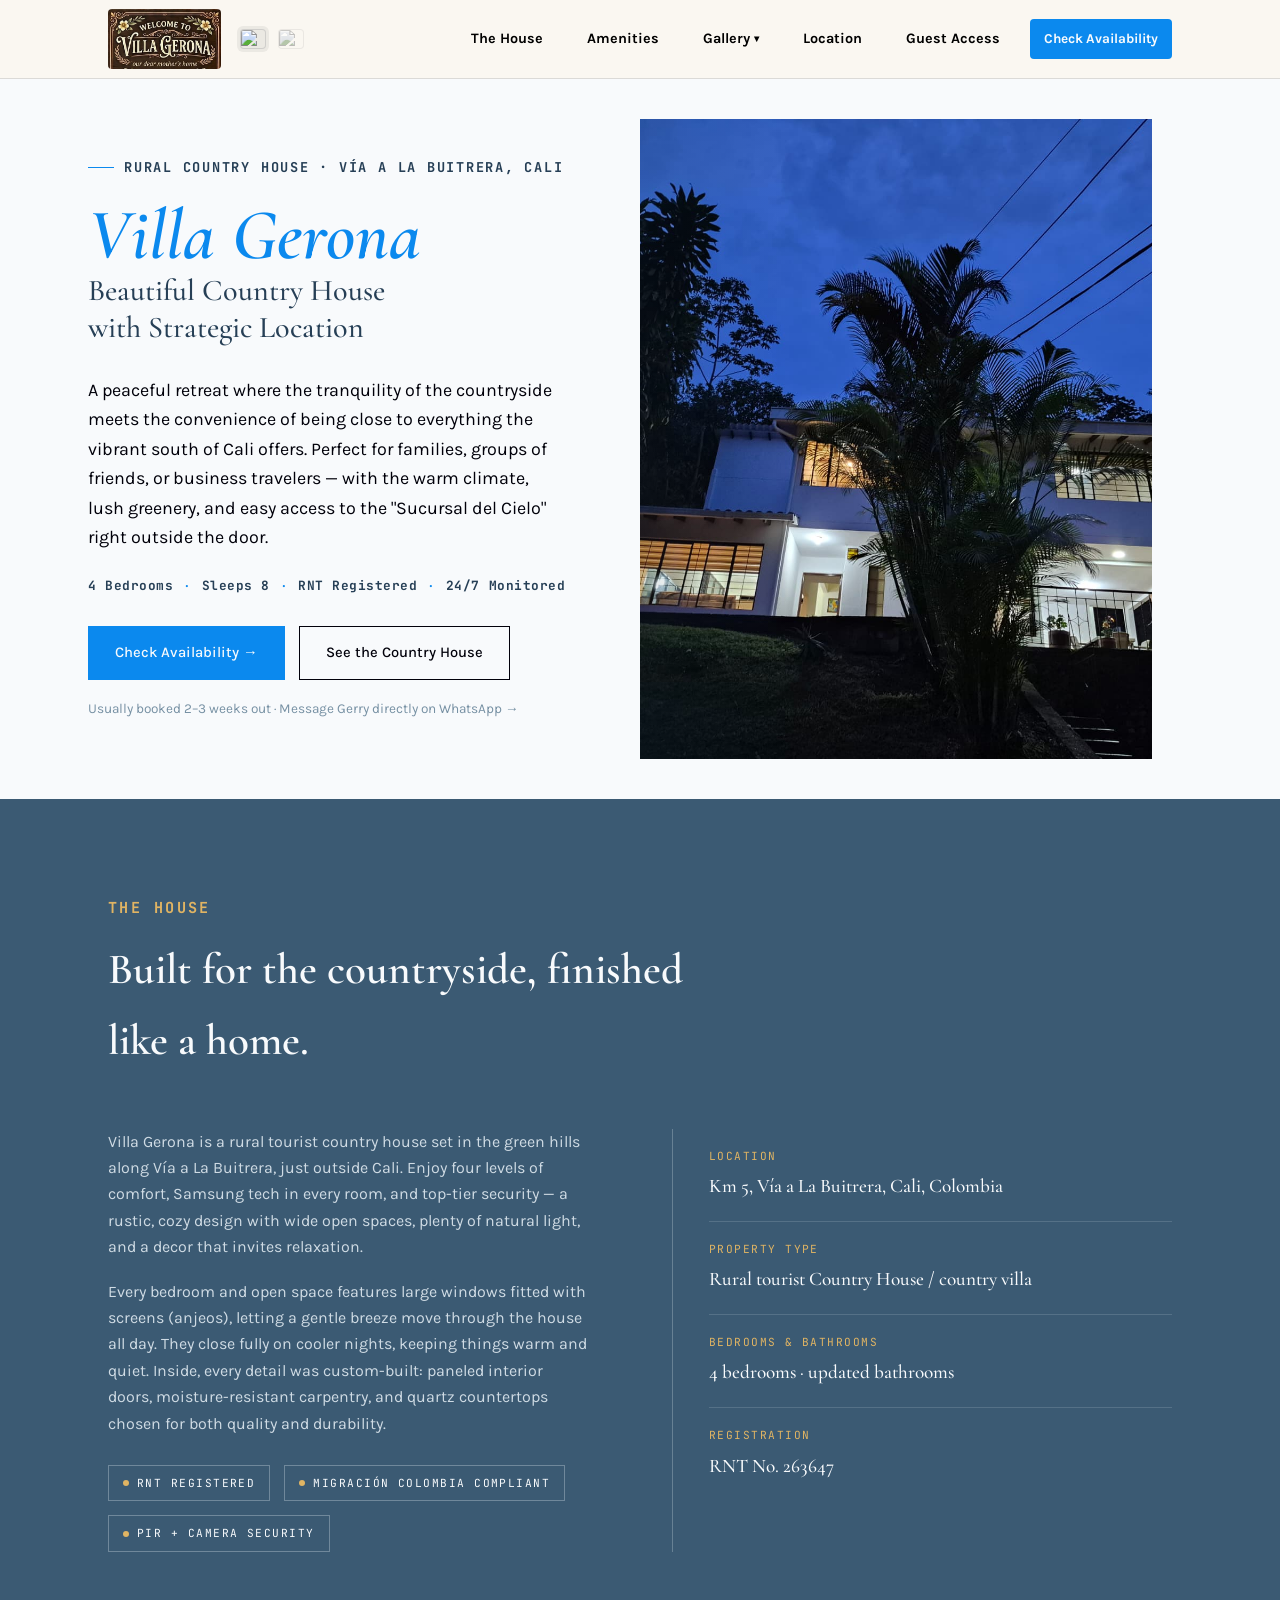
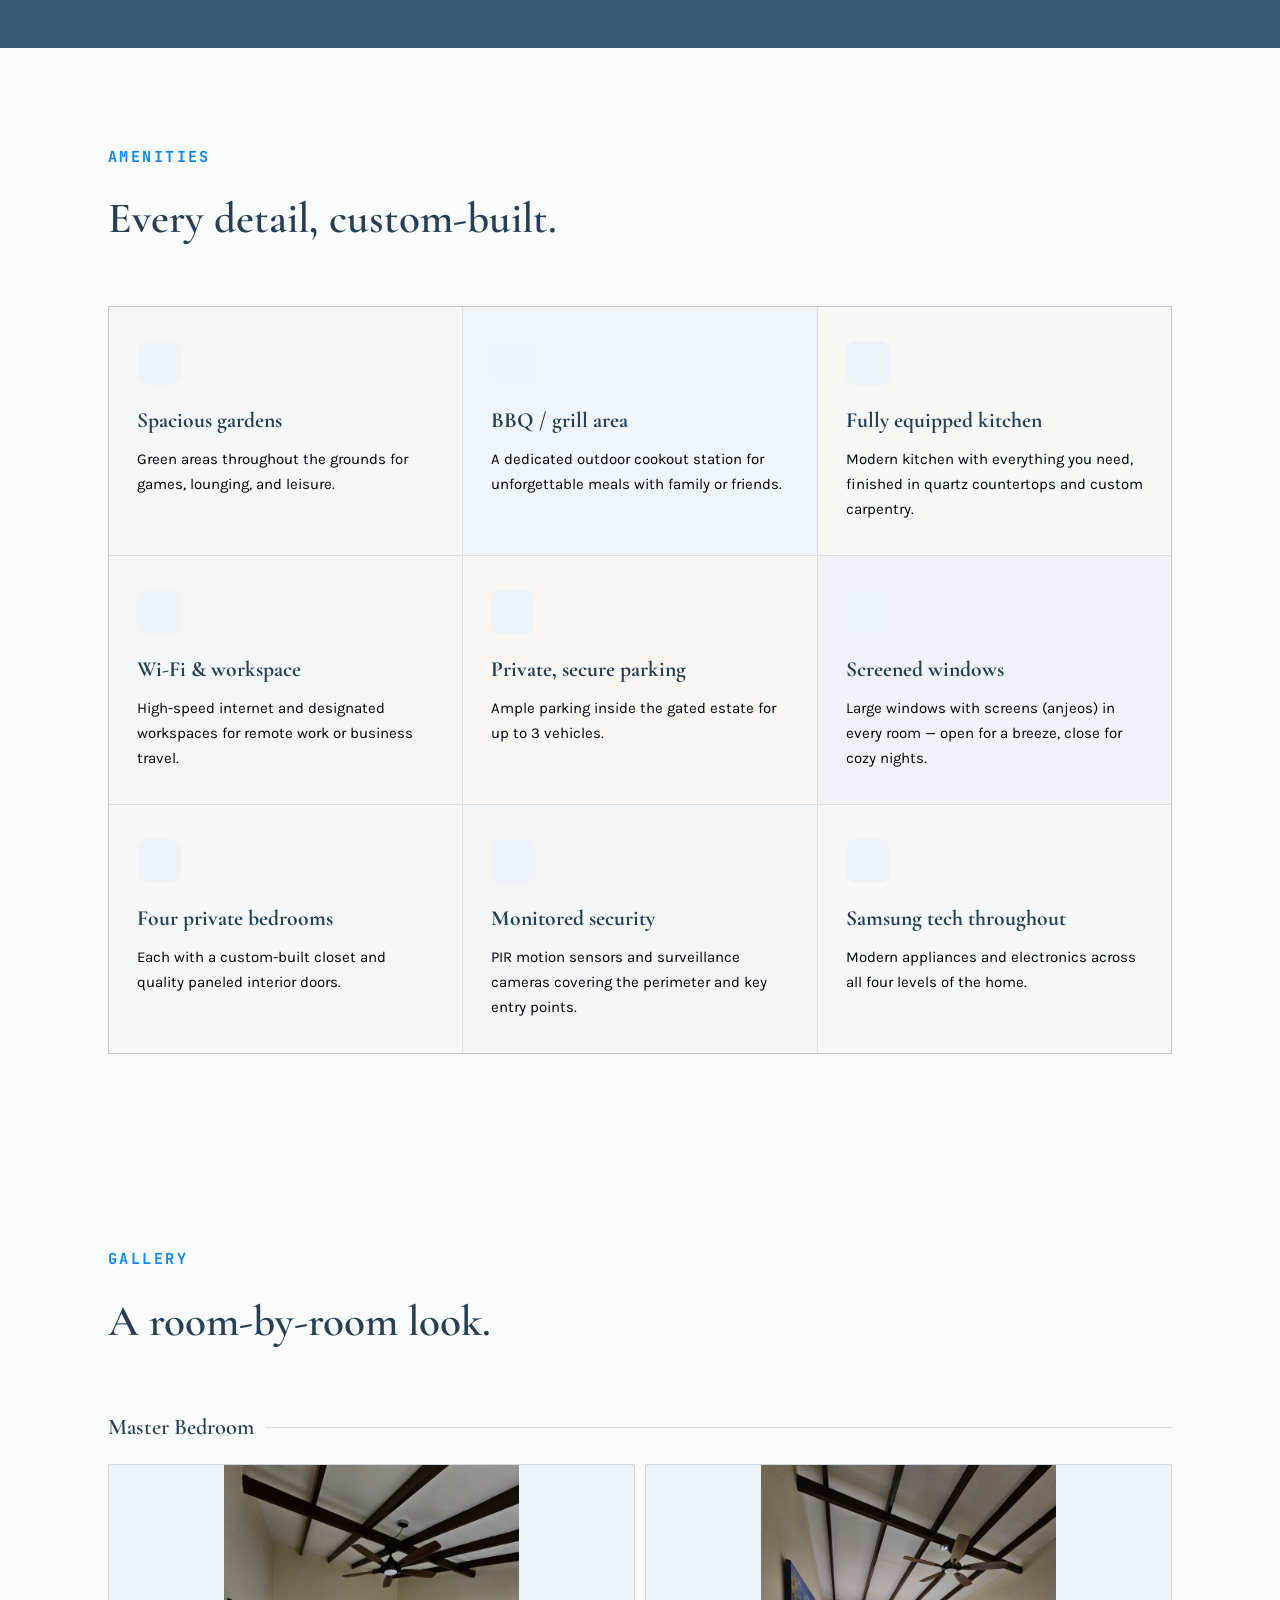
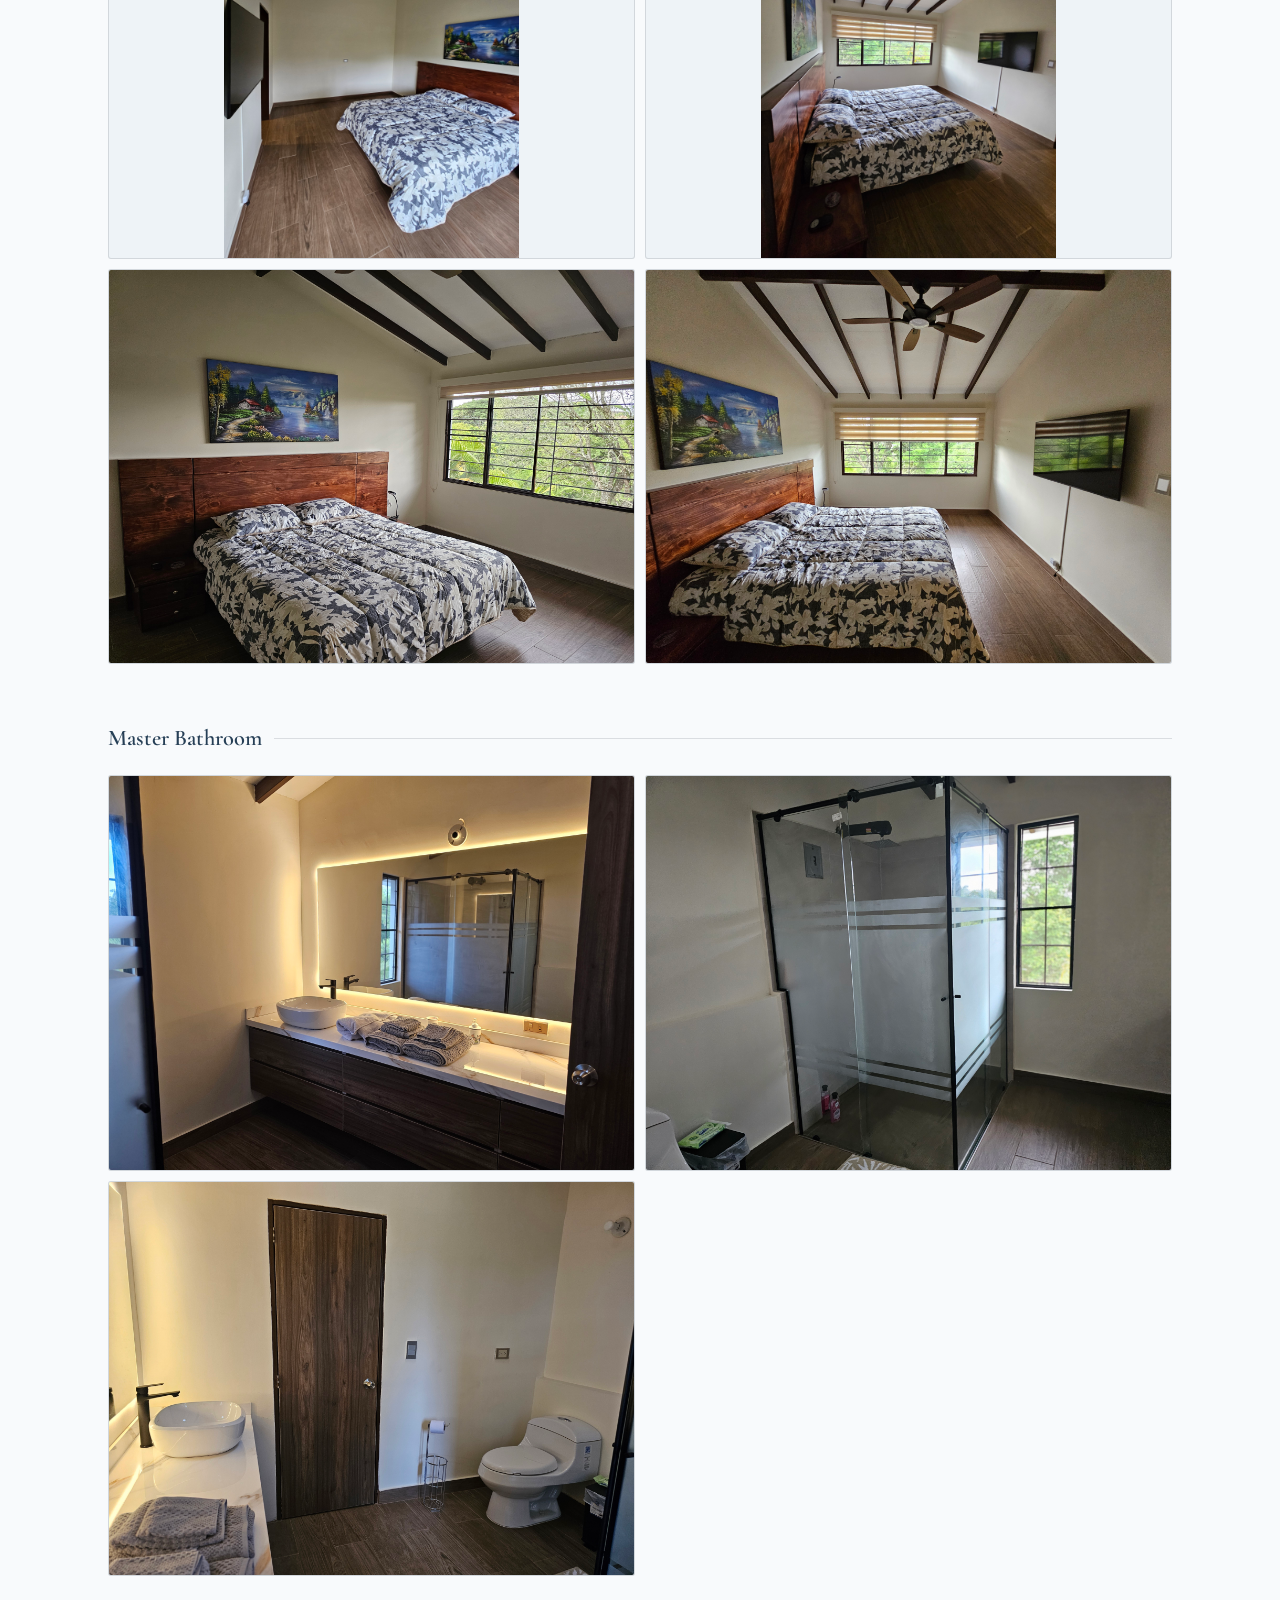
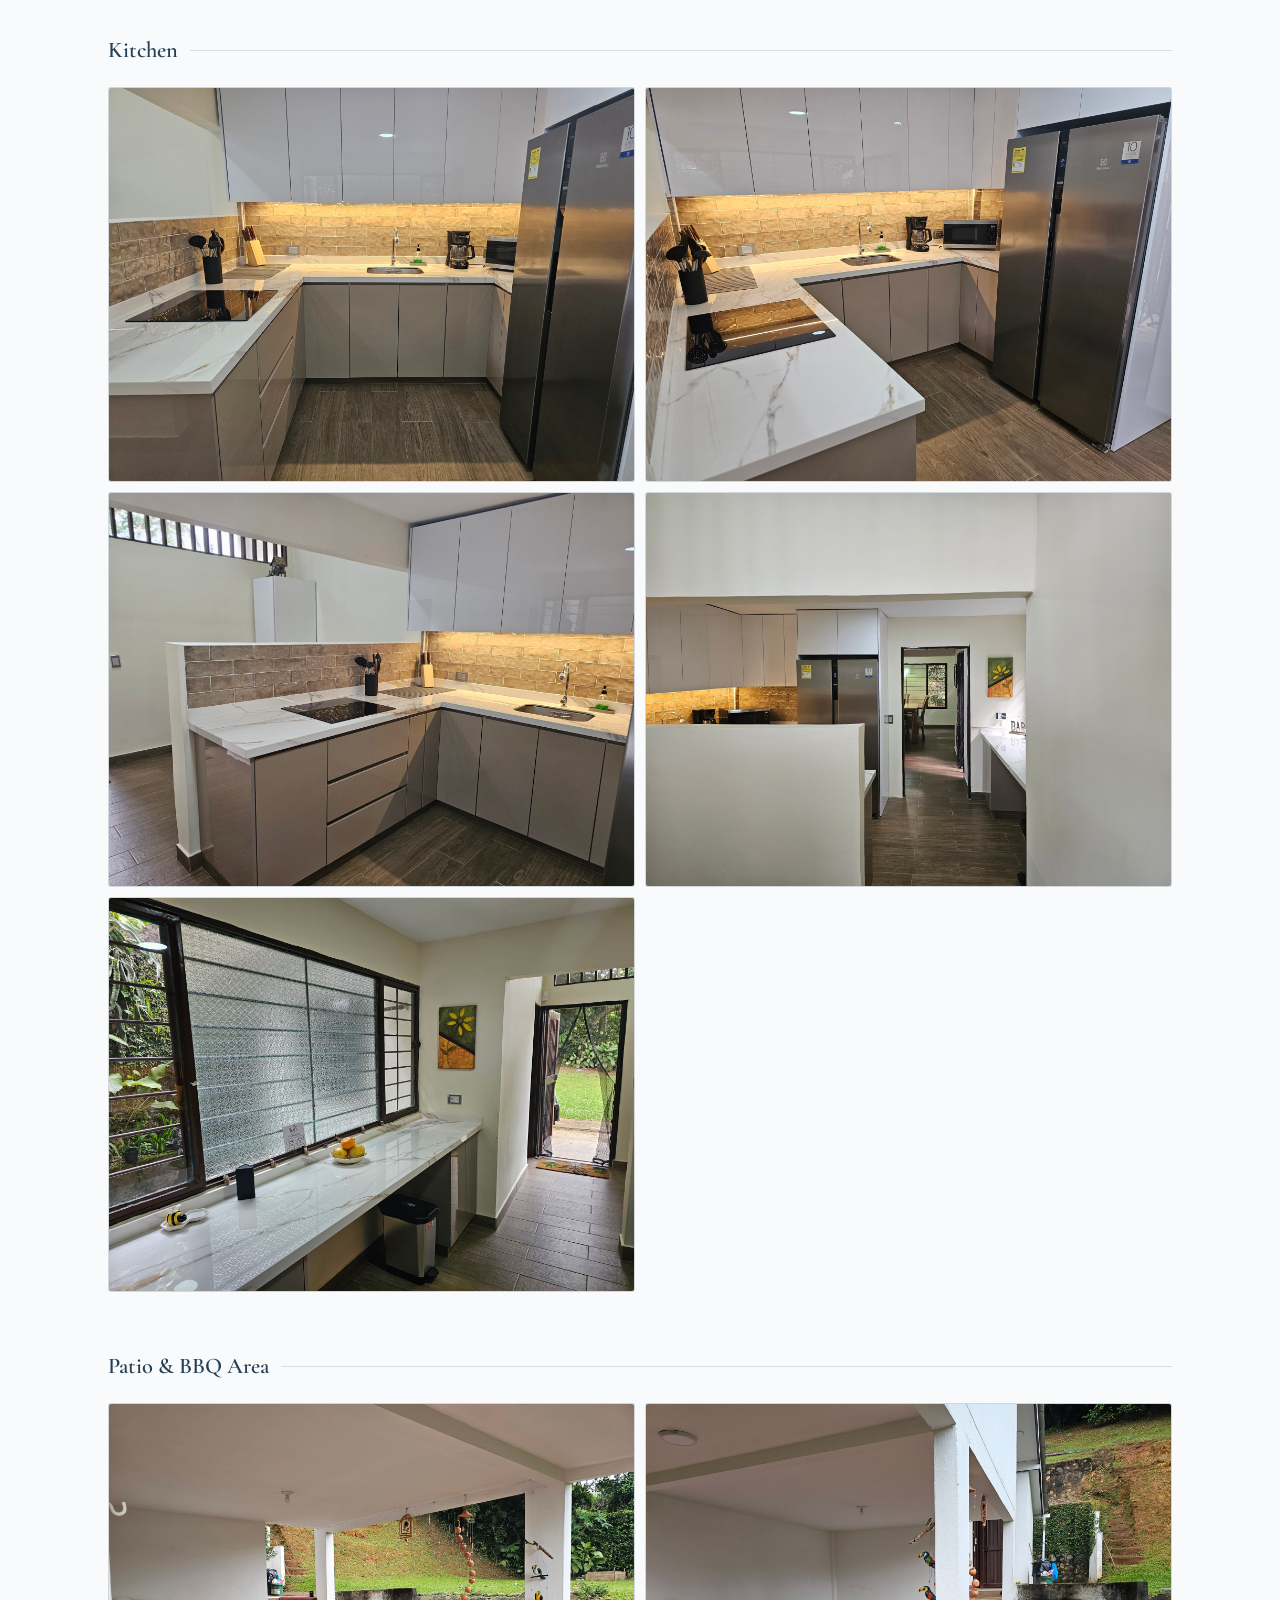
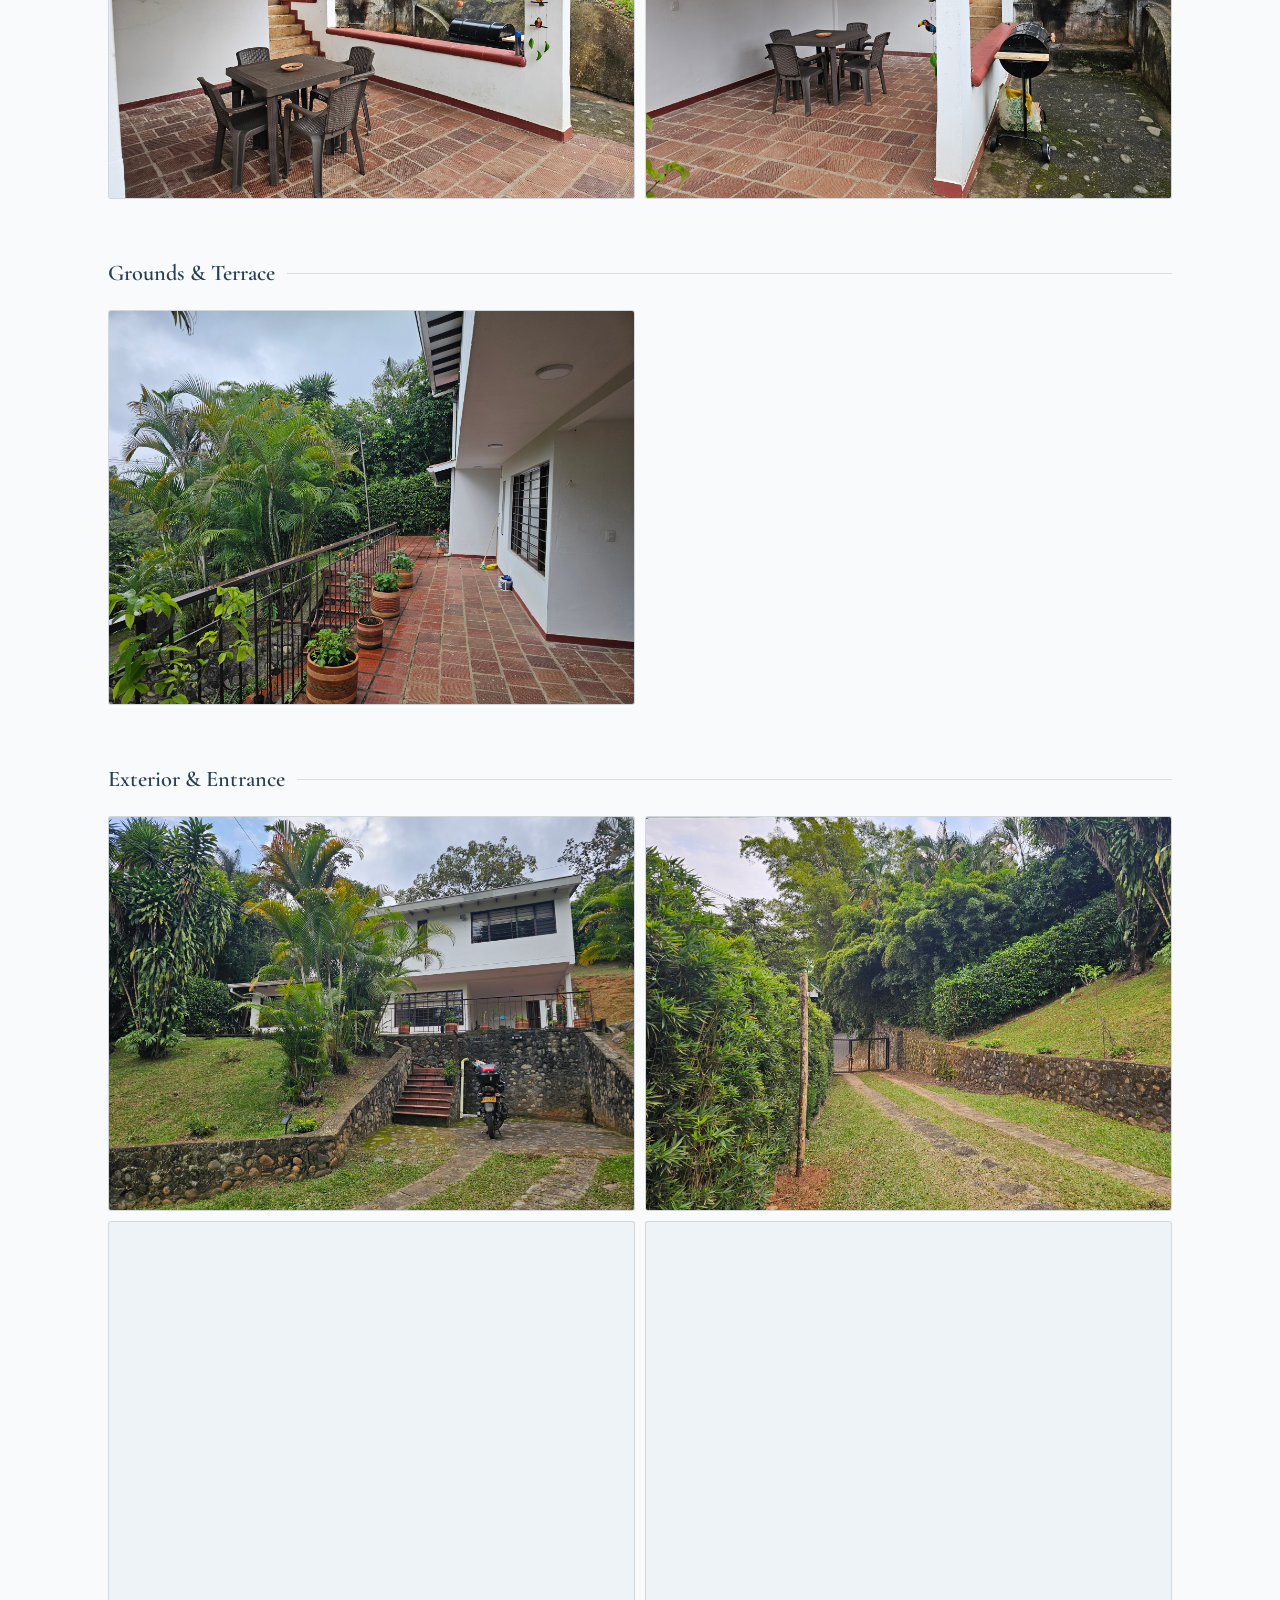
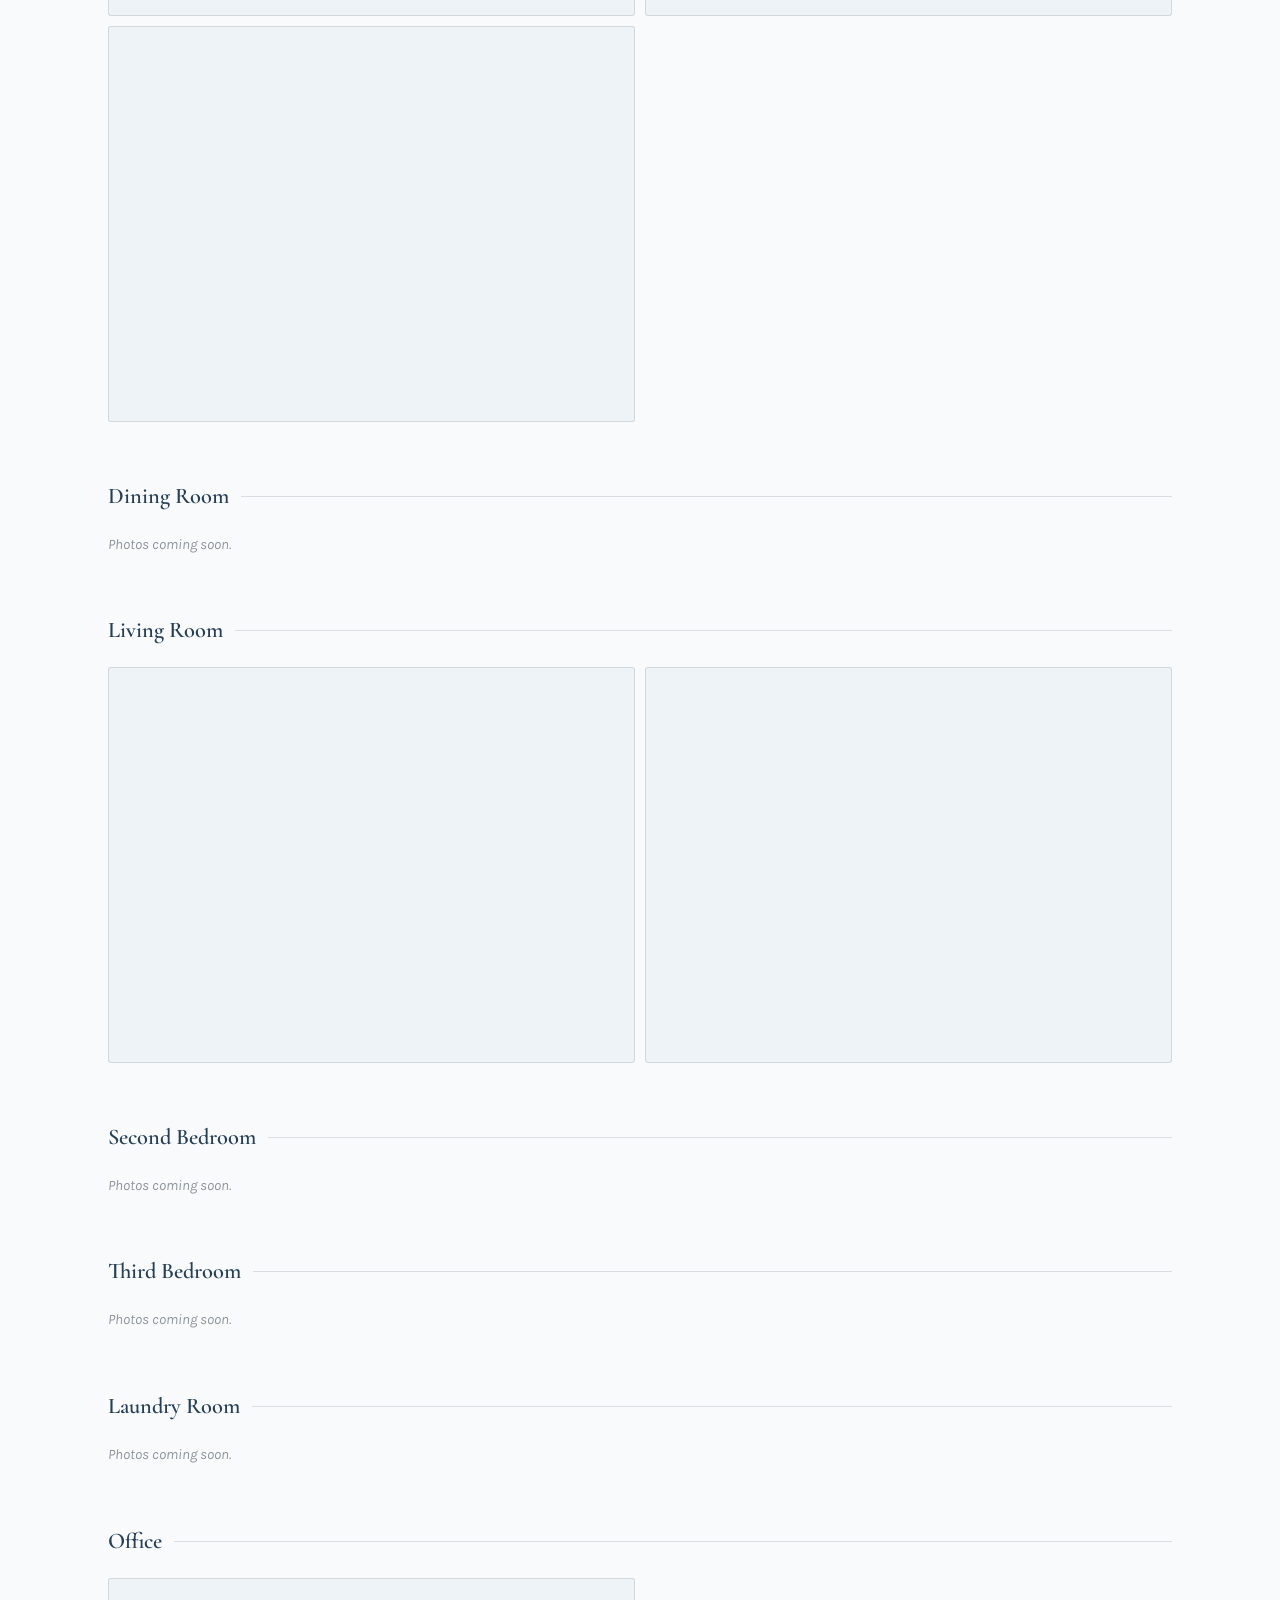
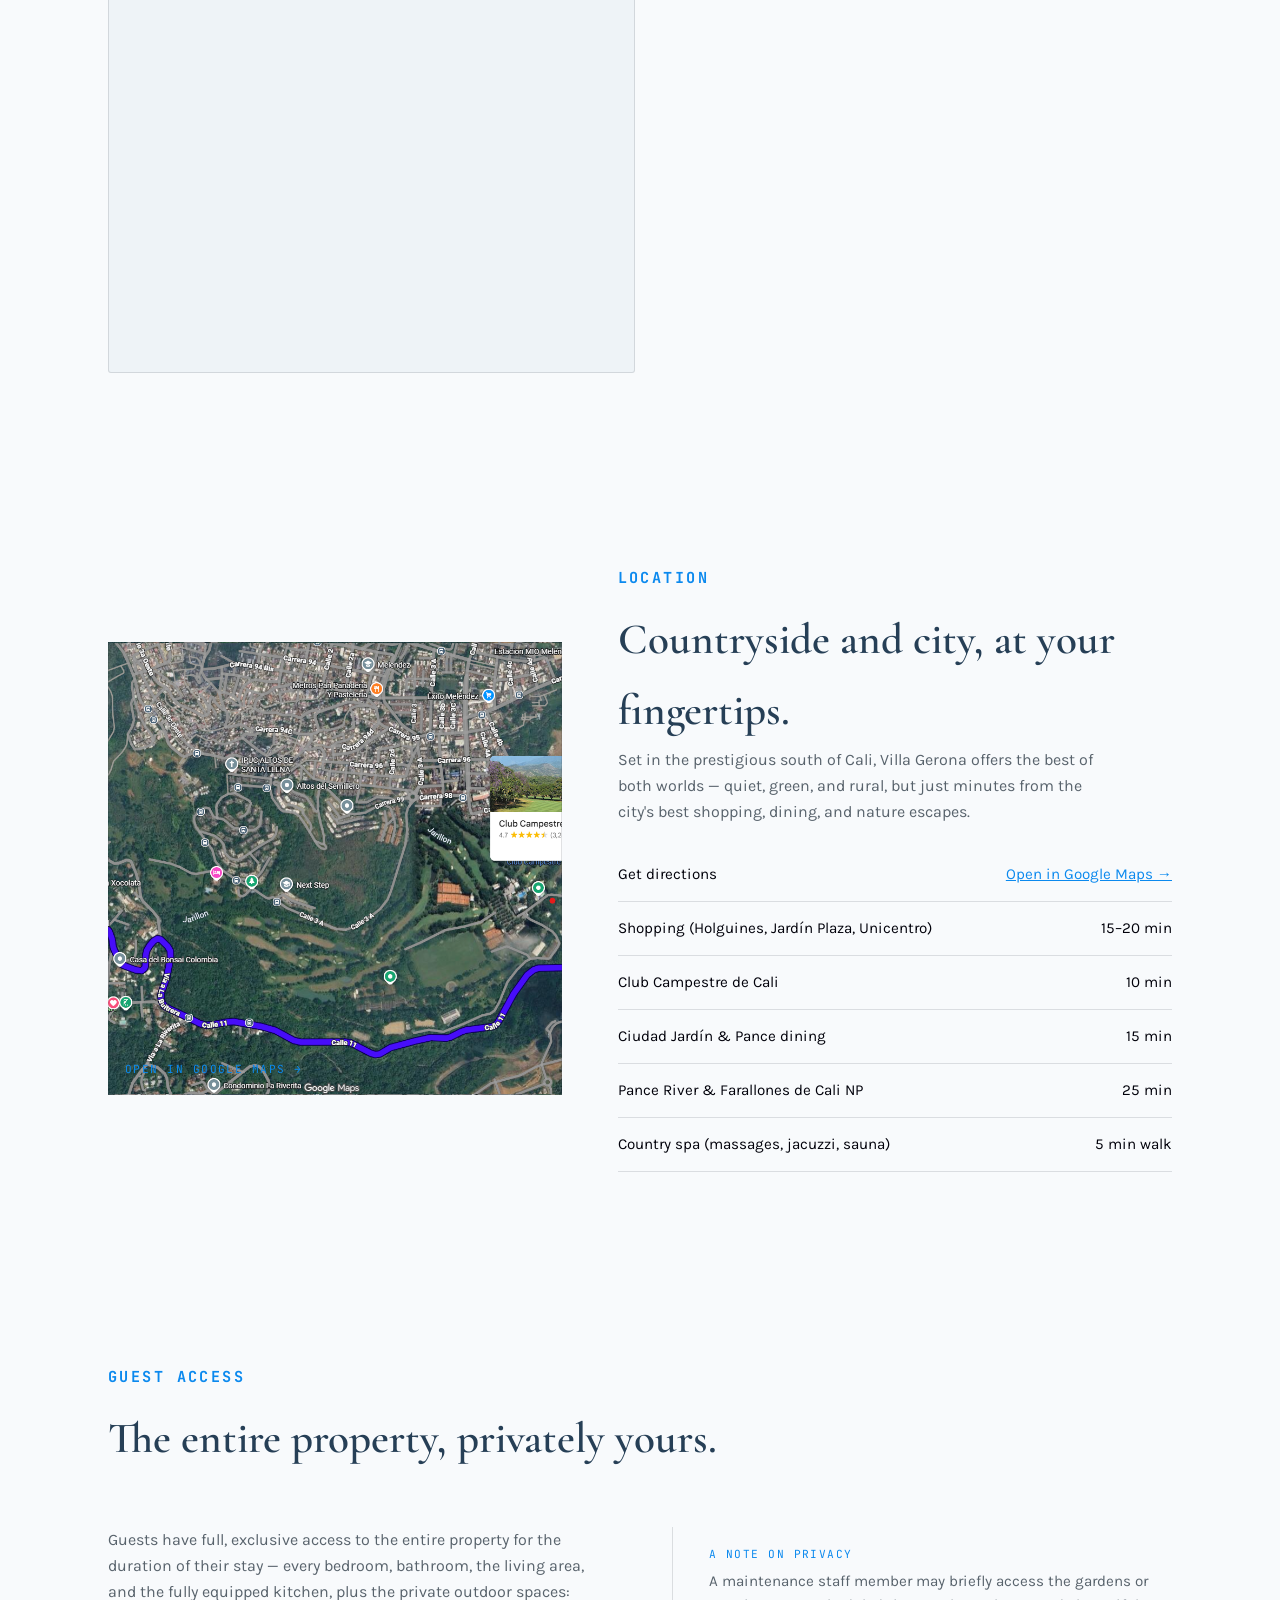
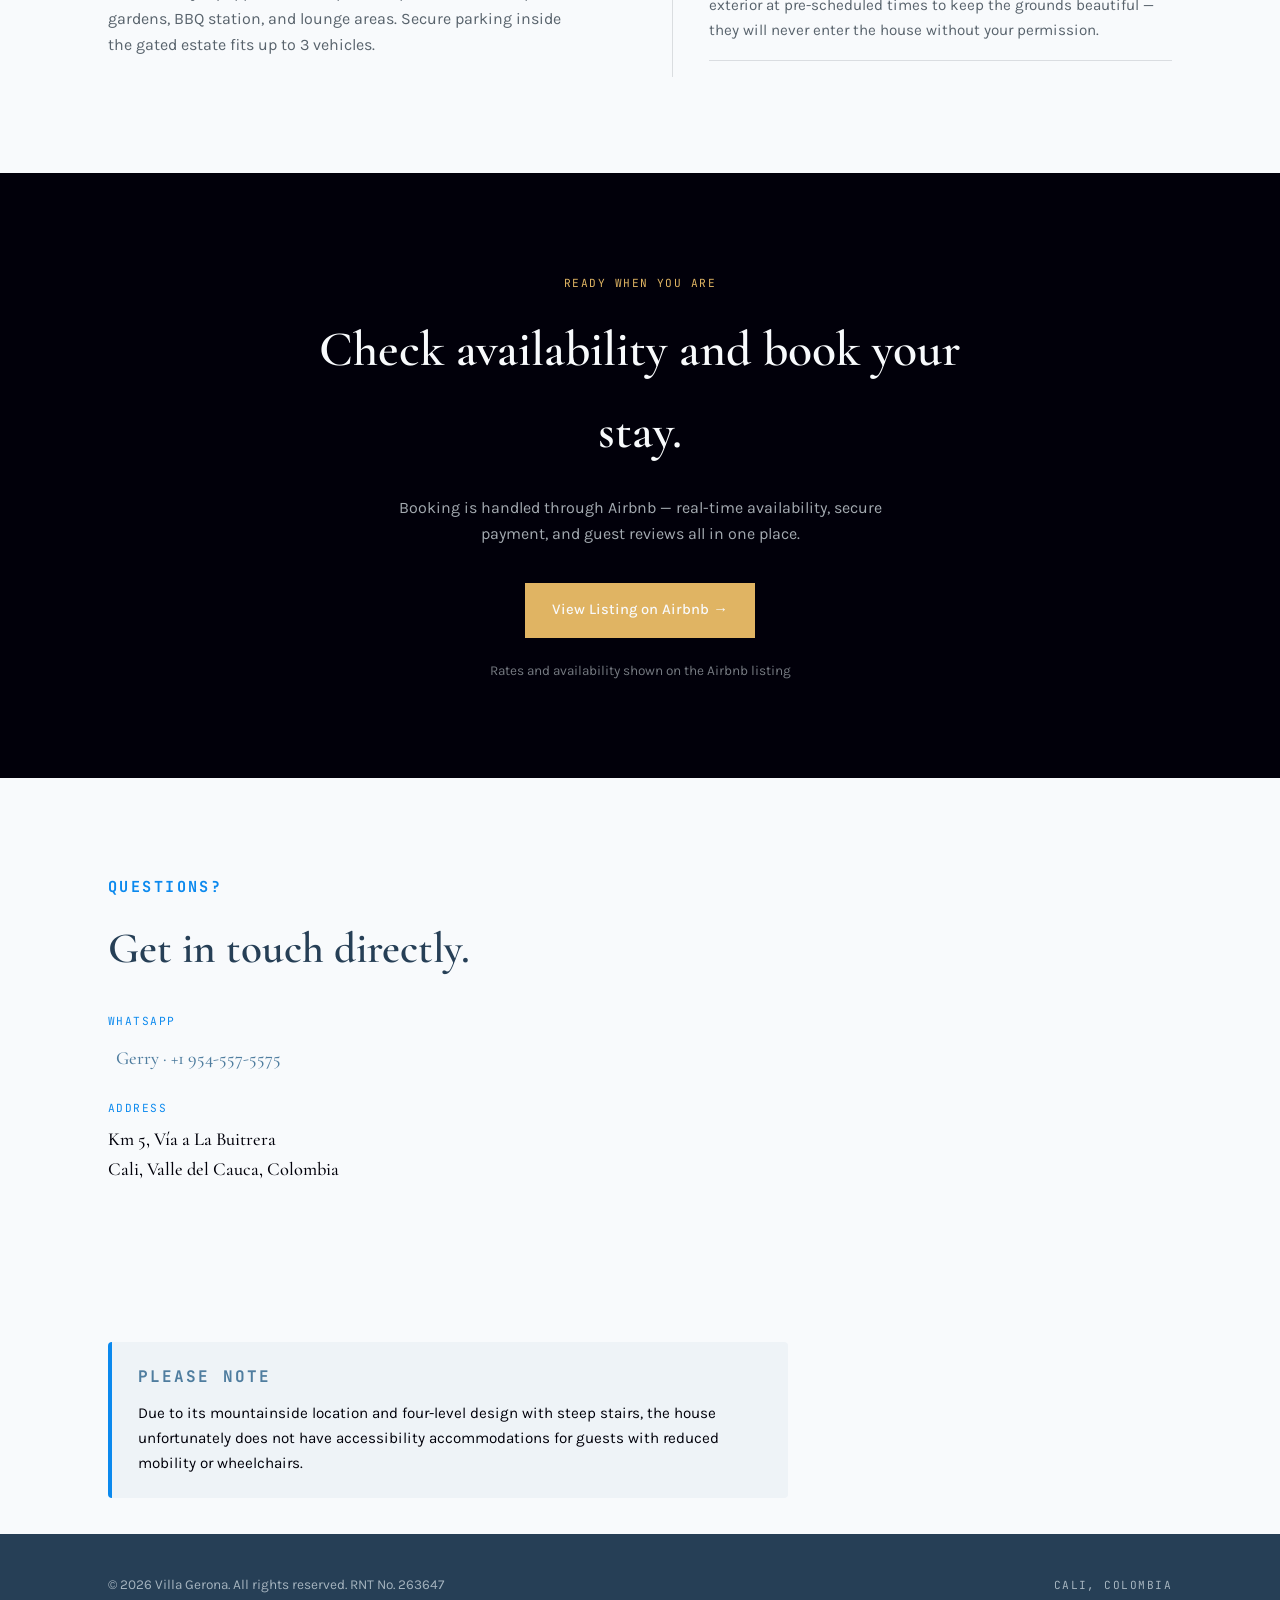
==== index.html @ 757bef30 "Add SEO meta tags, Open Graph, structure data, sitemap" ====
<!DOCTYPE html>
<html lang="en">
<head>
<meta charset="UTF-8">
<meta name="viewport" content="width=device-width, initial-scale=1.0">
<title>Villa Gerona — Country House Rental Near Cali, Colombia | Vía a La Buitrera</title>
<meta name="description" content="Villa Gerona is a 4-bedroom rural country house for rent in La Buitrera, just south of Cali, Colombia. Gardens, BBQ area, pool-side terrace, and easy access to Club Campestre, Ciudad Jardín, and Pance River. Book on Airbnb.">
<meta name="keywords" content="country house rental Cali Colombia, finca cerca de Cali, casa de campo Valle del Cauca, La Buitrera vacation rental, Airbnb Cali Colombia, house rental south of Cali">
<link rel="canonical" href="https://villagerona.com/index.html">
<link rel="alternate" hreflang="en" href="https://villagerona.com/index.html">
<link rel="alternate" hreflang="es" href="https://villagerona.com/index-es.html">
<link rel="alternate" hreflang="x-default" href="https://villagerona.com/index.html">

<meta property="og:type" content="website">
<meta property="og:title" content="Villa Gerona — Country House Rental Near Cali, Colombia">
<meta property="og:description" content="A 4-bedroom rural country house in La Buitrera, minutes from the south of Cali. Gardens, BBQ area, and easy access to nature and the city. Book on Airbnb.">
<meta property="og:image" content="https://villagerona.com/images/exterior-house.jpg">
<meta property="og:url" content="https://villagerona.com/index.html">
<meta property="og:site_name" content="Villa Gerona">
<meta property="og:locale" content="en_US">
<meta property="og:locale:alternate" content="es_CO">

<meta name="twitter:card" content="summary_large_image">
<meta name="twitter:title" content="Villa Gerona — Country House Rental Near Cali, Colombia">
<meta name="twitter:description" content="A 4-bedroom rural country house in La Buitrera, minutes from the south of Cali. Book on Airbnb.">
<meta name="twitter:image" content="https://villagerona.com/images/exterior-house.jpg">

<link rel="stylesheet" href="https://cdn.jsdelivr.net/npm/@tabler/icons-webfont@latest/dist/tabler-icons.min.css">
<link href="https://fonts.googleapis.com/css2?family=Cormorant+Garamond:opsz,wght@12..96,400;12..96,500;12..96,600;12..96,700&family=Karla:wght@300;400;500;600&family=JetBrains+Mono:wght@400;500&display=swap" rel="stylesheet">
<link rel="stylesheet" href="styles.css">

<script type="application/ld+json">
{
  "@context": "https://schema.org",
  "@type": "LodgingBusiness",
  "name": "Villa Gerona",
  "description": "A 4-bedroom rural tourist country house in La Buitrera, just south of Cali, Colombia. Features gardens, a BBQ area, custom carpentry, quartz countertops, and monitored security.",
  "url": "https://villagerona.com",
  "image": [
    "https://villagerona.com/images/exterior-house.jpg",
    "https://villagerona.com/images/front-of-house-night.jpg"
  ],
  "address": {
    "@type": "PostalAddress",
    "streetAddress": "Km 5, Vía a La Buitrera",
    "addressLocality": "Cali",
    "addressRegion": "Valle del Cauca",
    "addressCountry": "CO"
  },
  "geo": {
    "@type": "GeoCoordinates",
    "latitude": 3.365,
    "longitude": -76.565
  },
  "telephone": "+1-954-557-5575",
  "priceRange": "$$",
  "amenityFeature": [
    {"@type": "LocationFeatureSpecification", "name": "Private gardens"},
    {"@type": "LocationFeatureSpecification", "name": "BBQ / grill area"},
    {"@type": "LocationFeatureSpecification", "name": "Fully equipped kitchen"},
    {"@type": "LocationFeatureSpecification", "name": "Wi-Fi"},
    {"@type": "LocationFeatureSpecification", "name": "Private secure parking"},
    {"@type": "LocationFeatureSpecification", "name": "24/7 monitored security"}
  ],
  "sameAs": [
    "https://www.airbnb.com/rooms/1532652906867277070"
  ]
}
</script>
</head>
<body>

<header>
  <nav class="wrap">
    <div style="display:flex; align-items:center; gap:16px;">
      <div class="brand"><img src="images/welcome-logo.jpg" alt="Welcome to Villa Gerona" style="height:60px; width:auto; border-radius:4px;"></div>
      <div class="lang-switch">
        <a href="index.html" class="lang-flag active" title="English"><img src="https://flagcdn.com/24x18/us.png" width="24" height="18" alt="US"></a>
        <a href="index-es.html" class="lang-flag" title="Español"><img src="https://flagcdn.com/24x18/es.png" width="24" height="18" alt="ES"></a>
      </div>
    </div>
    <button class="nav-toggle" id="navToggle" aria-label="Toggle menu" aria-expanded="false">
      <span></span><span></span><span></span>
    </button>
    <div class="navlinks" id="navLinks">
      <a href="#story">The House</a>
      <a href="#amenities">Amenities</a>
      <div class="nav-dropdown">
        <a href="#gallery" class="nav-dropdown-toggle">Gallery <span class="chevron">▾</span></a>
        <div class="nav-dropdown-menu">
          <a href="#gallery-master-bedroom">Master Bedroom</a>
          <a href="#gallery-master-bathroom">Master Bathroom</a>
          <a href="#gallery-kitchen">Kitchen</a>
          <a href="#gallery-dining-room">Dining Room</a>
          <a href="#gallery-living-room">Living Room</a>
          <a href="#gallery-second-bedroom">Second Bedroom</a>
          <a href="#gallery-third-bedroom">Third Bedroom</a>
          <a href="#gallery-office">Office</a>
          <a href="#gallery-laundry-room">Laundry Room</a>
          <a href="#gallery-patio-bbq">Patio &amp; BBQ Area</a>
          <a href="#gallery-grounds">Grounds &amp; Terrace</a>
          <a href="#gallery-exterior">Exterior &amp; Entrance</a>
        </div>
      </div>
      <a href="#location">Location</a>
      <a href="#access">Guest Access</a>
      <a href="#book" class="nav-cta">Check Availability</a>
    </div>
  </nav>
</header>
<script src="script.js"></script>

<section class="hero">
  <div class="hero-flex">
    <div class="hero-text-col">
      <div class="eyebrow mono">Rural Country House · Vía a La Buitrera, Cali</div>
      <h1><em>Villa Gerona</em><br><span class="sub">Beautiful Country House<br>with Strategic Location</span></h1>
      <p class="lead">A peaceful retreat where the tranquility of the countryside meets the convenience of being close to everything the vibrant south of Cali offers. Perfect for families, groups of friends, or business travelers — with the warm climate, lush greenery, and easy access to the "Sucursal del Cielo" right outside the door.</p>
      <div class="hero-quickstats">
        <span>4 Bedrooms</span><span class="sep">·</span><span>Sleeps 8</span><span class="sep">·</span><span>RNT Registered</span><span class="sep">·</span><span>24/7 Monitored</span>
      </div>
      <div class="hero-actions">
        <a href="#book" class="btn btn-primary">Check Availability →</a>
        <a href="#story" class="btn btn-ghost">See the Country House</a>
      </div>
      <a href="https://wa.me/19545575575" target="_blank" rel="noopener" class="hero-note">Usually booked 2–3 weeks out · Message Gerry directly on WhatsApp →</a>
    </div>
    <div class="hero-img-col gate"></div>
  </div>
</section>

<section class="story" id="story">
  <div class="wrap">
    <div class="section-head">
      <span class="mono">The House</span>
      <h2>Built for the countryside, finished like a home.</h2>
    </div>
    <div class="story-grid">
      <div>
        <p>Villa Gerona is a rural tourist country house set in the green hills along Vía a La Buitrera, just outside Cali. Enjoy four levels of comfort, Samsung tech in every room, and top-tier security — a rustic, cozy design with wide open spaces, plenty of natural light, and a decor that invites relaxation.</p>
        <p>Every bedroom and open space features large windows fitted with screens (anjeos), letting a gentle breeze move through the house all day. They close fully on cooler nights, keeping things warm and quiet. Inside, every detail was custom-built: paneled interior doors, moisture-resistant carpentry, and quartz countertops chosen for both quality and durability.</p>
        <div class="badge-row">
          <div class="badge"><span class="dot"></span><span class="mono">RNT Registered</span></div>
          <div class="badge"><span class="dot"></span><span class="mono">Migración Colombia Compliant</span></div>
          <div class="badge"><span class="dot"></span><span class="mono">PIR + Camera Security</span></div>
        </div>
      </div>
      <div class="story-facts">
        <div class="fact"><span class="mono">Location</span><div class="val">Km 5, Vía a La Buitrera, Cali, Colombia</div></div>
        <div class="fact"><span class="mono">Property type</span><div class="val">Rural tourist Country House / country villa</div></div>
        <div class="fact"><span class="mono">Bedrooms & Bathrooms</span><div class="val">4 bedrooms · updated bathrooms</div></div>
        <div class="fact"><span class="mono">Registration</span><div class="val">RNT No. 263647</div></div>
      </div>
    </div>
  </div>
</section>

<section id="amenities">
  <div class="wrap">
    <div class="section-head">
      <span class="mono">Amenities</span>
      <h2>Every detail, custom-built.</h2>
    </div>
  </div>
  <div class="wrap">
    <div class="amen-grid">
      <div class="amen"><div class="amen-icon"><i class="ti ti-leaf"></i></div><h3>Spacious gardens</h3><p>Green areas throughout the grounds for games, lounging, and leisure.</p></div>
      <div class="amen"><div class="amen-icon"><i class="ti ti-flame"></i></div><h3>BBQ / grill area</h3><p>A dedicated outdoor cookout station for unforgettable meals with family or friends.</p></div>
      <div class="amen"><div class="amen-icon"><i class="ti ti-tools-kitchen-2"></i></div><h3>Fully equipped kitchen</h3><p>Modern kitchen with everything you need, finished in quartz countertops and custom carpentry.</p></div>
      <div class="amen"><div class="amen-icon"><i class="ti ti-wifi"></i></div><h3>Wi-Fi &amp; workspace</h3><p>High-speed internet and designated workspaces for remote work or business travel.</p></div>
      <div class="amen"><div class="amen-icon"><i class="ti ti-parking"></i></div><h3>Private, secure parking</h3><p>Ample parking inside the gated estate for up to 3 vehicles.</p></div>
      <div class="amen"><div class="amen-icon"><i class="ti ti-window"></i></div><h3>Screened windows</h3><p>Large windows with screens (anjeos) in every room — open for a breeze, close for cozy nights.</p></div>
      <div class="amen"><div class="amen-icon"><i class="ti ti-bed"></i></div><h3>Four private bedrooms</h3><p>Each with a custom-built closet and quality paneled interior doors.</p></div>
      <div class="amen"><div class="amen-icon"><i class="ti ti-shield-check"></i></div><h3>Monitored security</h3><p>PIR motion sensors and surveillance cameras covering the perimeter and key entry points.</p></div>
      <div class="amen"><div class="amen-icon"><i class="ti ti-device-tv"></i></div><h3>Samsung tech throughout</h3><p>Modern appliances and electronics across all four levels of the home.</p></div>
    </div>
  </div>
</section>

<section id="gallery">
  <div class="wrap">
    <div class="section-head">
      <span class="mono">Gallery</span>
      <h2>A room-by-room look.</h2>
    </div>

    <div class="gallery-category" id="gallery-master-bedroom">
      <div class="category-title">Master Bedroom</div>
      <div class="photo-grid" data-category="master-bedroom" data-alt="Master bedroom"></div>
    </div>

    <div class="gallery-category" id="gallery-master-bathroom">
      <div class="category-title">Master Bathroom</div>
      <div class="photo-grid" data-category="master-bathroom" data-alt="Master bathroom"></div>
    </div>

    <div class="gallery-category" id="gallery-kitchen">
      <div class="category-title">Kitchen</div>
      <div class="photo-grid" data-category="kitchen" data-alt="Kitchen"></div>
    </div>

    <div class="gallery-category" id="gallery-patio-bbq">
      <div class="category-title">Patio &amp; BBQ Area</div>
      <div class="photo-grid" data-category="patio-bbq" data-alt="Patio and BBQ area"></div>
    </div>

    <div class="gallery-category" id="gallery-grounds">
      <div class="category-title">Grounds &amp; Terrace</div>
      <div class="photo-grid" data-category="grounds" data-alt="Grounds and terrace"></div>
    </div>

    <div class="gallery-category" id="gallery-exterior">
      <div class="category-title">Exterior &amp; Entrance</div>
      <div class="photo-grid" data-category="exterior" data-alt="Exterior of the house"></div>
    </div>

    <div class="gallery-category" id="gallery-dining-room">
      <div class="category-title">Dining Room</div>
      <div class="photo-grid" data-category="dining-room" data-alt="Dining room"></div>
    </div>

    <div class="gallery-category" id="gallery-living-room">
      <div class="category-title">Living Room</div>
      <div class="photo-grid" data-category="living-room" data-alt="Living room"></div>
    </div>

    <div class="gallery-category" id="gallery-second-bedroom">
      <div class="category-title">Second Bedroom</div>
      <div class="photo-grid" data-category="second-bedroom" data-alt="Second bedroom"></div>
    </div>

    <div class="gallery-category" id="gallery-third-bedroom">
      <div class="category-title">Third Bedroom</div>
      <div class="photo-grid" data-category="third-bedroom" data-alt="Third bedroom"></div>
    </div>

    <div class="gallery-category" id="gallery-laundry-room">
      <div class="category-title">Laundry Room</div>
      <div class="photo-grid" data-category="laundry-room" data-alt="Laundry room"></div>
    </div>

    <div class="gallery-category" id="gallery-office">
      <div class="category-title">Office</div>
      <div class="photo-grid" data-category="office" data-alt="Office"></div>
    </div>

  </div>
</section>

<section id="location">
  <div class="wrap loc-grid">
    <div>
      <a href="https://maps.app.goo.gl/hM81vWMAyw7aT6mu5" target="_blank" rel="noopener" class="map-box" style="text-decoration:none; display:block;">
        <div class="mono" style="position:absolute; bottom:16px; left:16px; color:var(--clay);">Open in Google Maps →</div>
      </a>
    </div>
    <div>
      <div class="section-head" style="margin-bottom:0;">
        <span class="mono">Location</span>
        <h2>Countryside and city, at your fingertips.</h2>
      </div>
      <p style="color:rgba(35,48,60,0.75); max-width:480px; margin-bottom:8px;">Set in the prestigious south of Cali, Villa Gerona offers the best of both worlds — quiet, green, and rural, but just minutes from the city's best shopping, dining, and nature escapes.</p>
      <ul class="loc-list">
        <li><span>Get directions</span><span><a href="https://maps.app.goo.gl/hM81vWMAyw7aT6mu5" target="_blank" rel="noopener" style="color:var(--clay); text-decoration:underline;">Open in Google Maps →</a></span></li>
        <li><span>Shopping (Holguines, Jardín Plaza, Unicentro)</span><span>15–20 min</span></li>
        <li><span>Club Campestre de Cali</span><span>10 min</span></li>
        <li><span>Ciudad Jardín &amp; Pance dining</span><span>15 min</span></li>
        <li><span>Pance River &amp; Farallones de Cali NP</span><span>25 min</span></li>
        <li><span>Country spa (massages, jacuzzi, sauna)</span><span>5 min walk</span></li>
      </ul>
    </div>
  </div>
</section>

<section id="access">
  <div class="wrap">
    <div class="section-head">
      <span class="mono">Guest Access</span>
      <h2>The entire property, privately yours.</h2>
    </div>
    <div class="story-grid">
      <div>
        <p style="color:rgba(35,48,60,0.75); max-width:480px;">Guests have full, exclusive access to the entire property for the duration of their stay — every bedroom, bathroom, the living area, and the fully equipped kitchen, plus the private outdoor spaces: gardens, BBQ station, and lounge areas. Secure parking inside the gated estate fits up to 3 vehicles.</p>
      </div>
      <div class="story-facts" style="border-left:1px solid var(--line); padding-left:36px;">
        <div class="fact" style="border-bottom:1px solid var(--line);"><span class="mono" style="color:var(--clay);">A note on privacy</span><div class="val" style="font-size:0.95rem; font-family:'Karla',sans-serif; font-weight:400; color:rgba(35,48,60,0.75); line-height:1.6;">A maintenance staff member may briefly access the gardens or exterior at pre-scheduled times to keep the grounds beautiful — they will never enter the house without your permission.</div></div>
      </div>
    </div>
  </div>
</section>

<section class="cta" id="book">
  <div class="wrap">
    <span class="mono" style="color:var(--gold);">Ready when you are</span>
    <h2 style="margin-top:14px;">Check availability and book your stay.</h2>
    <p>Booking is handled through Airbnb — real-time availability, secure payment, and guest reviews all in one place.</p>
    <a href="https://www.airbnb.com/rooms/1532652906867277070" target="_blank" rel="noopener" class="btn btn-primary">View Listing on Airbnb →</a>
    <div class="rate-note">Rates and availability shown on the Airbnb listing</div>
  </div>
</section>

<section id="contact">
  <div class="wrap">
    <div class="section-head" style="margin-bottom:28px;">
      <span class="mono">Questions?</span>
      <h2>Get in touch directly.</h2>
    </div>
    <div class="contact-info">
      <div class="item"><span class="mono">WhatsApp</span><div class="val"><a href="https://wa.me/19545575575" target="_blank" rel="noopener" class="whatsapp-link"><i class="ti ti-brand-whatsapp"></i>Gerry · +1 954-557-5575</a></div></div>
      <div class="item"><span class="mono">Address</span><div class="val">Km 5, Vía a La Buitrera<br>Cali, Valle del Cauca, Colombia</div></div>
    </div>
  </div>
</section>

<div class="wrap" style="padding:36px 28px;">
  <div style="background:var(--stone); border-left:4px solid var(--clay); border-radius:4px; padding:22px 26px; max-width:680px;">
    <p class="mono" style="color:var(--clay-dark); font-size:1rem; font-weight:700; margin-bottom:10px;">Please Note</p>
    <p style="color:var(--ink); font-size:0.95rem;">Due to its mountainside location and four-level design with steep stairs, the house unfortunately does not have accessibility accommodations for guests with reduced mobility or wheelchairs.</p>
  </div>
</div>

<footer>
  <div class="wrap">
    <div>© 2026 Villa Gerona. All rights reserved. RNT No. 263647</div>
    <div class="mono">Cali, Colombia</div>
  </div>
</footer>

</body>
</html>
---- styles.css ----
:root{
    --palm:#3b5a73;
    --palm-dark:#263f56;
    --clay:#0b89ee;
    --clay-dark:#4f7d9f;
    --stone:#eef3f7;
    --stone-light:#f8fafc;
    --gold:#e0b463;
    --ink:#01000a;
    --moss:#7690a3;
    --line: rgba(35,48,60,0.14);
  }
  *{box-sizing:border-box; margin:0; padding:0;}
  html{scroll-behavior:smooth;}
  body{
    background:var(--stone-light);
    color:var(--ink);
    font-family:'Karla', sans-serif;
    font-weight:400;
    line-height:1.65;
  }
  h1,h2,h3{
    font-family:'Cormorant Garamond', serif;
    font-weight:600;
    letter-spacing:0;
  }
  .mono{
    font-family:'JetBrains Mono', monospace;
    text-transform:uppercase;
    letter-spacing:0.13em;
    font-size:0.7rem;
  }
  a{color:inherit;}
  img{max-width:100%; display:block;}
  .wrap{max-width:1120px; margin:0 auto; padding:0 28px;}

  header{
    position:sticky; top:0; z-index:50;
    background:rgba(250,247,240,0.93);
    backdrop-filter:blur(6px);
    border-bottom:1px solid var(--line);
  }
  nav.wrap{
    display:flex; align-items:center; justify-content:space-between;
    height:78px;
  }
  .brand{
    font-family:'Cormorant Garamond', serif; font-weight:600; font-size:1.3rem;
    display:flex; align-items:center; gap:12px; letter-spacing:0.03em;
  }
  .brand-mark{
    width:30px; height:30px; border:1.5px solid var(--clay); position:relative; flex-shrink:0;
    transform:rotate(45deg);
  }
  .brand-mark::before{
    content:""; position:absolute; inset:5px; border:1px solid var(--clay);
  }
  .navlinks{display:flex; gap:16px; align-items:center;}
  .navlinks a{
    text-decoration:none; font-size:0.9rem; color:#000; opacity:1; font-weight:700;
    padding:9px 14px; border-radius:4px; transition:background 0.2s;
  }
  .navlinks a:hover{background:rgba(0,0,0,0.06);}

  /* Gallery dropdown */
  .nav-dropdown{position:relative;}
  .nav-dropdown-toggle{display:inline-flex; align-items:center; gap:4px;}
  .chevron{font-size:0.7em; transition:transform 0.2s;}
  .nav-dropdown:hover .chevron{transform:rotate(180deg);}
  .nav-dropdown-menu{
    display:none; position:absolute; top:100%; left:0; z-index:60;
    background:var(--stone-light); border:1px solid var(--line); border-radius:6px;
    box-shadow:0 10px 24px rgba(0,0,0,0.1); min-width:220px; padding:6px; margin-top:4px;
  }
  .nav-dropdown:hover .nav-dropdown-menu{display:block;}
  .nav-dropdown-menu a{
    display:block; padding:10px 12px; font-size:0.85rem; font-weight:600;
    color:var(--ink); border-radius:4px; white-space:nowrap;
  }
  .nav-dropdown-menu a:hover{background:var(--stone); color:var(--clay-dark);}

  .nav-cta{
    background:var(--clay); color:var(--stone-light) !important; opacity:1 !important;
    padding:10px 20px; font-size:0.85rem !important;
  }
  .nav-toggle{
    display:none; flex-direction:column; justify-content:center; gap:5px;
    width:40px; height:40px; border:none; background:none; cursor:pointer; padding:0;
  }
  .nav-toggle span{width:24px; height:2px; background:var(--ink); transition:transform 0.2s, opacity 0.2s;}
  .nav-toggle.open span:nth-child(1){transform:translateY(7px) rotate(45deg);}
  .nav-toggle.open span:nth-child(2){opacity:0;}
  .nav-toggle.open span:nth-child(3){transform:translateY(-7px) rotate(-45deg);}
  .lang-switch{display:flex; gap:6px; align-items:center;}
  .lang-flag{
    display:flex; text-decoration:none; padding:4px; border-radius:6px;
    filter:grayscale(0.6); opacity:0.55; transition:filter 0.2s, opacity 0.2s, background 0.2s;
  }
  .lang-flag img{display:block; border-radius:3px; box-shadow:0 0 0 1px var(--line);}
  .lang-flag:hover{filter:grayscale(0); opacity:1; background:rgba(0,0,0,0.06);}
  .lang-flag.active{filter:grayscale(0); opacity:1; background:rgba(0,0,0,0.06);}

  /* HERO */
  .hero{position:relative; padding:0; overflow:hidden;}
  .hero-flex{display:grid; grid-template-columns:1fr 1fr; min-height:80vh; align-items:stretch;}
  .hero-text-col{
    display:flex; flex-direction:column; justify-content:center;
    padding:64px 48px 64px max(28px, calc((100vw - 1160px) / 2 + 28px));
  }
  .eyebrow{color:var(--palm-dark); margin-bottom:20px; display:flex; align-items:center; gap:10px; font-size:0.85rem; font-weight:700;}
  .eyebrow::before{content:""; width:26px; height:1px; background:var(--clay);}
  .hero h1{
    font-size:clamp(3.1rem, 5.6vw, 4.8rem); line-height:1.02; color:var(--palm-dark); font-weight:700;
  }
  .hero h1 em{font-style:italic; color:var(--clay); font-weight:600;}
  .hero h1 .sub{font-size:0.42em; font-weight:500; font-style:normal; color:var(--palm-dark); display:inline-block; line-height:1.25;}
  .hero p.lead{margin-top:24px; max-width:480px; font-size:1.12rem; color:var(--ink);}
  .hero-quickstats{
    display:flex; align-items:center; gap:10px; margin-top:22px;
    font-family:'JetBrains Mono', monospace; font-size:0.8rem; font-weight:700;
    letter-spacing:0.04em; color:var(--palm-dark); flex-wrap:wrap;
  }
  .hero-quickstats .sep{color:var(--clay); font-weight:400;}
  .hero-actions{display:flex; gap:14px; margin-top:30px; flex-wrap:wrap;}
  .btn{
    display:inline-flex; align-items:center; gap:8px; padding:14px 26px;
    text-decoration:none; font-size:0.92rem; font-weight:500; border:1px solid transparent;
    transition:transform 0.15s ease, background 0.15s ease;
  }
  .btn:hover{transform:translateY(-1px);}
  .btn-primary{background:var(--clay); color:var(--stone-light);}
  .btn-primary:hover{background:var(--clay-dark);}
  .btn-ghost{border-color:var(--ink); color:var(--ink);}
  .hero-note{
    display:inline-block; margin-top:18px; font-size:0.85rem; color:var(--moss);
    text-decoration:none; border-bottom:1px solid transparent; transition:border-color 0.2s, color 0.2s;
  }
  .hero-note:hover{color:var(--clay); border-bottom-color:var(--clay);}

  /* full-bleed hero photo */
  .hero-img-col.gate{
    position:relative; overflow:hidden; min-height:340px; width:80%; justify-self:start;
    margin-top:40px; margin-bottom:40px;
    background-image:url('images/front-of-house-night.jpg'); background-size:cover; background-position:center;
    border:none;
  }
  .hero-img-col.gate::before{
    content:""; position:absolute; inset:0;
    background:linear-gradient(90deg, rgba(35,72,99,0.12) 0%, transparent 30%);
  }
  .gate-bars{
    position:absolute; inset:0; z-index:2;
    display:flex; justify-content:space-evenly;
  }
  .gate-bars span{width:2px; background:rgba(234,242,248,0.28); height:100%;}
  .gate-name{
    position:absolute; top:38%; left:50%; transform:translate(-50%,-50%); z-index:3;
    font-family:'Cormorant Garamond', serif; font-size:2rem; letter-spacing:0.1em;
    color:rgba(234,242,248,0.92); text-align:center; font-weight:600; white-space:nowrap;
  }
  .gate-tag{
    position:absolute; bottom:18px; left:18px; z-index:3;
    background:rgba(35,48,60,0.55); color:var(--stone-light);
    padding:7px 12px; backdrop-filter:blur(3px);
  }

  .stats{border-top:1px solid var(--line); border-bottom:1px solid var(--line); margin-top:90px;}
  .stats .wrap{display:grid; grid-template-columns:repeat(4,1fr);}
  .stat{padding:26px 0; text-align:center; border-left:1px solid var(--line);}
  .stat:first-child{border-left:none;}
  .stat .num{font-family:'Cormorant Garamond',serif; font-size:1.8rem; color:var(--palm-dark); font-weight:600;}
  .stat .lbl{color:var(--moss); margin-top:4px;}

  section{padding:96px 0;}
  .section-head{max-width:620px; margin-bottom:52px;}
  .section-head .mono{color:var(--clay); margin-bottom:14px; display:block; font-size:0.95rem; font-weight:700; letter-spacing:0.16em;}
  .section-head h2{font-size:clamp(2rem,3.4vw,2.7rem); color:var(--palm-dark); font-weight:600;}

  .story{background:var(--palm); color:var(--stone-light);}
  .story .section-head .mono{color:var(--gold);}
  .story .section-head h2{color:var(--stone-light);}
  .story-grid{display:grid; grid-template-columns:1fr 1fr; gap:64px;}
  .story-grid p{color:rgba(234,242,248,0.85); margin-bottom:18px; max-width:480px;}
  .story-facts{border-left:1px solid rgba(234,242,248,0.25); padding-left:36px;}
  .fact{padding:18px 0; border-bottom:1px solid rgba(234,242,248,0.15);}
  .fact:last-child{border-bottom:none;}
  .fact .mono{color:var(--gold); display:block; margin-bottom:6px;}
  .fact .val{font-family:'Cormorant Garamond',serif; font-size:1.2rem; font-weight:500;}

  .badge-row{display:flex; gap:14px; margin-top:28px; flex-wrap:wrap;}
  .badge{
    border:1px solid rgba(234,242,248,0.3); padding:8px 14px; display:flex; align-items:center; gap:8px;
  }
  .badge .dot{width:6px; height:6px; border-radius:50%; background:var(--gold);}

  .amen-grid{display:grid; grid-template-columns:repeat(3,1fr); gap:1px; background:var(--line); border:1px solid var(--line);}
  .amen{background:var(--stone-light); padding:34px 28px;}
  .amen:nth-child(9n+1){background:#f4f7fa;}
  .amen:nth-child(9n+2){background:#eef4f8;}
  .amen:nth-child(9n+3){background:#f6f8f5;}
  .amen:nth-child(9n+4){background:#f2f6f9;}
  .amen:nth-child(9n+5){background:#f7f6f3;}
  .amen:nth-child(9n+6){background:#eff3f7;}
  .amen:nth-child(9n+7){background:#f5f7fa;}
  .amen:nth-child(9n+8){background:#f1f5f4;}
  .amen:nth-child(9n+9){background:#f6f7fb;}
  .amen h3{font-size:1.35rem; margin-bottom:8px; color:var(--palm-dark); font-weight:700;}
  .amen-icon{
    width:44px; height:44px; border-radius:10px; background:var(--stone);
    display:flex; align-items:center; justify-content:center; margin-bottom:18px;
  }
  .amen-icon i{font-size:20px; color:var(--palm-dark);}
  .amen p{color:var(--ink); font-size:0.94rem;}

  /* Categorized gallery */
  .gallery-category{margin-bottom:56px;}
  .gallery-category:last-child{margin-bottom:0;}
  .category-title{
    font-family:'Cormorant Garamond', serif; font-weight:600; font-size:1.4rem;
    color:var(--palm-dark); margin-bottom:18px; display:flex; align-items:center; gap:12px;
  }
  .category-title::after{content:""; flex:1; height:1px; background:var(--line);}
  .photo-grid{display:grid; grid-template-columns:repeat(2, 1fr); gap:10px;}
  .photo-grid img{
    width:100%; aspect-ratio:4/3; display:block; border-radius:3px; border:1px solid var(--line);
    object-fit:contain; background:var(--stone); cursor:zoom-in; transition:opacity 0.15s;
  }
  .photo-grid img:hover{opacity:0.88;}
  .lightbox-overlay{
    position:fixed; inset:0; background:rgba(15,20,26,0.9); z-index:200;
    display:none; align-items:center; justify-content:center; padding:24px; cursor:zoom-out;
  }
  .lightbox-overlay.open{display:flex;}
  .lightbox-overlay img{
    max-width:92vw; max-height:92vh; object-fit:contain; border-radius:4px;
    box-shadow:0 20px 60px rgba(0,0,0,0.5); cursor:zoom-out;
  }
  .category-empty{color:rgba(35,48,60,0.5); font-size:0.9rem; font-style:italic;}

  .loc-grid{display:grid; grid-template-columns:0.9fr 1.1fr; gap:56px; align-items:center;}
  .map-box{
    aspect-ratio:1/1; border:1px solid var(--line); position:relative;
    background-image:url('images/location-map.png'); background-size:cover; background-position:center;
  }
  .loc-list{list-style:none; margin-top:22px;}
  .loc-list li{padding:14px 0; border-bottom:1px solid var(--line); display:flex; justify-content:space-between; font-size:0.95rem; color:var(--ink);}
  .loc-list li span:first-child{color:var(--ink);}

  .cta{background:var(--ink); color:var(--stone-light); text-align:center;}
  .cta h2{color:var(--stone-light); font-size:clamp(2.1rem,4vw,3.1rem); max-width:680px; margin:0 auto 22px; font-weight:600;}
  .cta p{color:rgba(234,242,248,0.7); max-width:500px; margin:0 auto 36px;}
  .cta .btn-primary{background:var(--gold);}
  .cta .btn-primary:hover{background:#3d6484;}
  .rate-note{margin-top:22px; color:rgba(234,242,248,0.5); font-size:0.85rem;}

  .contact-grid{display:grid; grid-template-columns:1fr 1fr; gap:64px;}
  form{display:flex; flex-direction:column; gap:16px;}
  label .mono{display:block; margin-bottom:7px; color:var(--moss);}
  input, textarea{
    width:100%; border:1px solid var(--line); background:var(--stone-light);
    padding:13px 14px; font-family:'Karla',sans-serif; font-size:0.95rem; color:var(--ink);
  }
  input:focus, textarea:focus{outline:2px solid var(--clay); outline-offset:1px;}
  textarea{resize:vertical; min-height:110px;}
  .contact-info .item{margin-bottom:26px;}
  .contact-info .mono{color:var(--clay); display:block; margin-bottom:6px;}
  .whatsapp-link{
    display:inline-flex; align-items:center; gap:8px; color:var(--clay-dark);
    text-decoration:none; font-family:'Cormorant Garamond',serif; font-size:1.15rem; font-weight:500;
    transition:color 0.2s;
  }
  .whatsapp-link i{font-size:1.3rem; color:#25D366;}
  .whatsapp-link:hover{color:var(--clay);}
  .contact-info .val{font-size:1.15rem; font-family:'Cormorant Garamond',serif; font-weight:500;}

  footer{background:var(--palm-dark); color:rgba(234,242,248,0.65); padding:40px 0; font-size:0.85rem;}
  footer .wrap{display:flex; justify-content:space-between; align-items:center; flex-wrap:wrap; gap:12px;}

  @media (max-width: 860px){
    .hero-flex{grid-template-columns:1fr; min-height:auto;}
    .hero-text-col{padding:44px 24px 40px; order:2;}
    .hero-img-col.gate{min-height:320px; order:1; width:100%;}
    .story-grid, .loc-grid, .contact-grid{grid-template-columns:1fr; gap:40px;}
    .stats .wrap{grid-template-columns:repeat(2,1fr);}
    .amen-grid{grid-template-columns:1fr;}
    .nav-toggle{display:flex;}
    .navlinks{
      display:none; position:absolute; top:100%; left:0; right:0;
      background:var(--stone-light); border-bottom:1px solid var(--line);
      flex-direction:column; align-items:stretch; gap:0; padding:8px 0;
      box-shadow:0 8px 16px rgba(0,0,0,0.06);
    }
    .navlinks.open{display:flex;}
    .navlinks a{padding:14px 28px; border-radius:0; width:100%;}
    .navlinks a:hover{background:rgba(0,0,0,0.04);}
    .nav-cta{margin:8px 28px; width:calc(100% - 56px); justify-content:center;}
    nav.wrap{position:relative;}
    .nav-dropdown-menu{
      display:block; position:static; box-shadow:none; border:none; border-radius:0;
      background:var(--stone); margin:0 28px 8px; padding:4px;
    }
    .nav-dropdown-menu a{padding:10px 14px; font-size:0.82rem;}
    .chevron{display:none;}
  }
  @media (prefers-reduced-motion: reduce){ html{scroll-behavior:auto;} .btn:hover{transform:none;} }
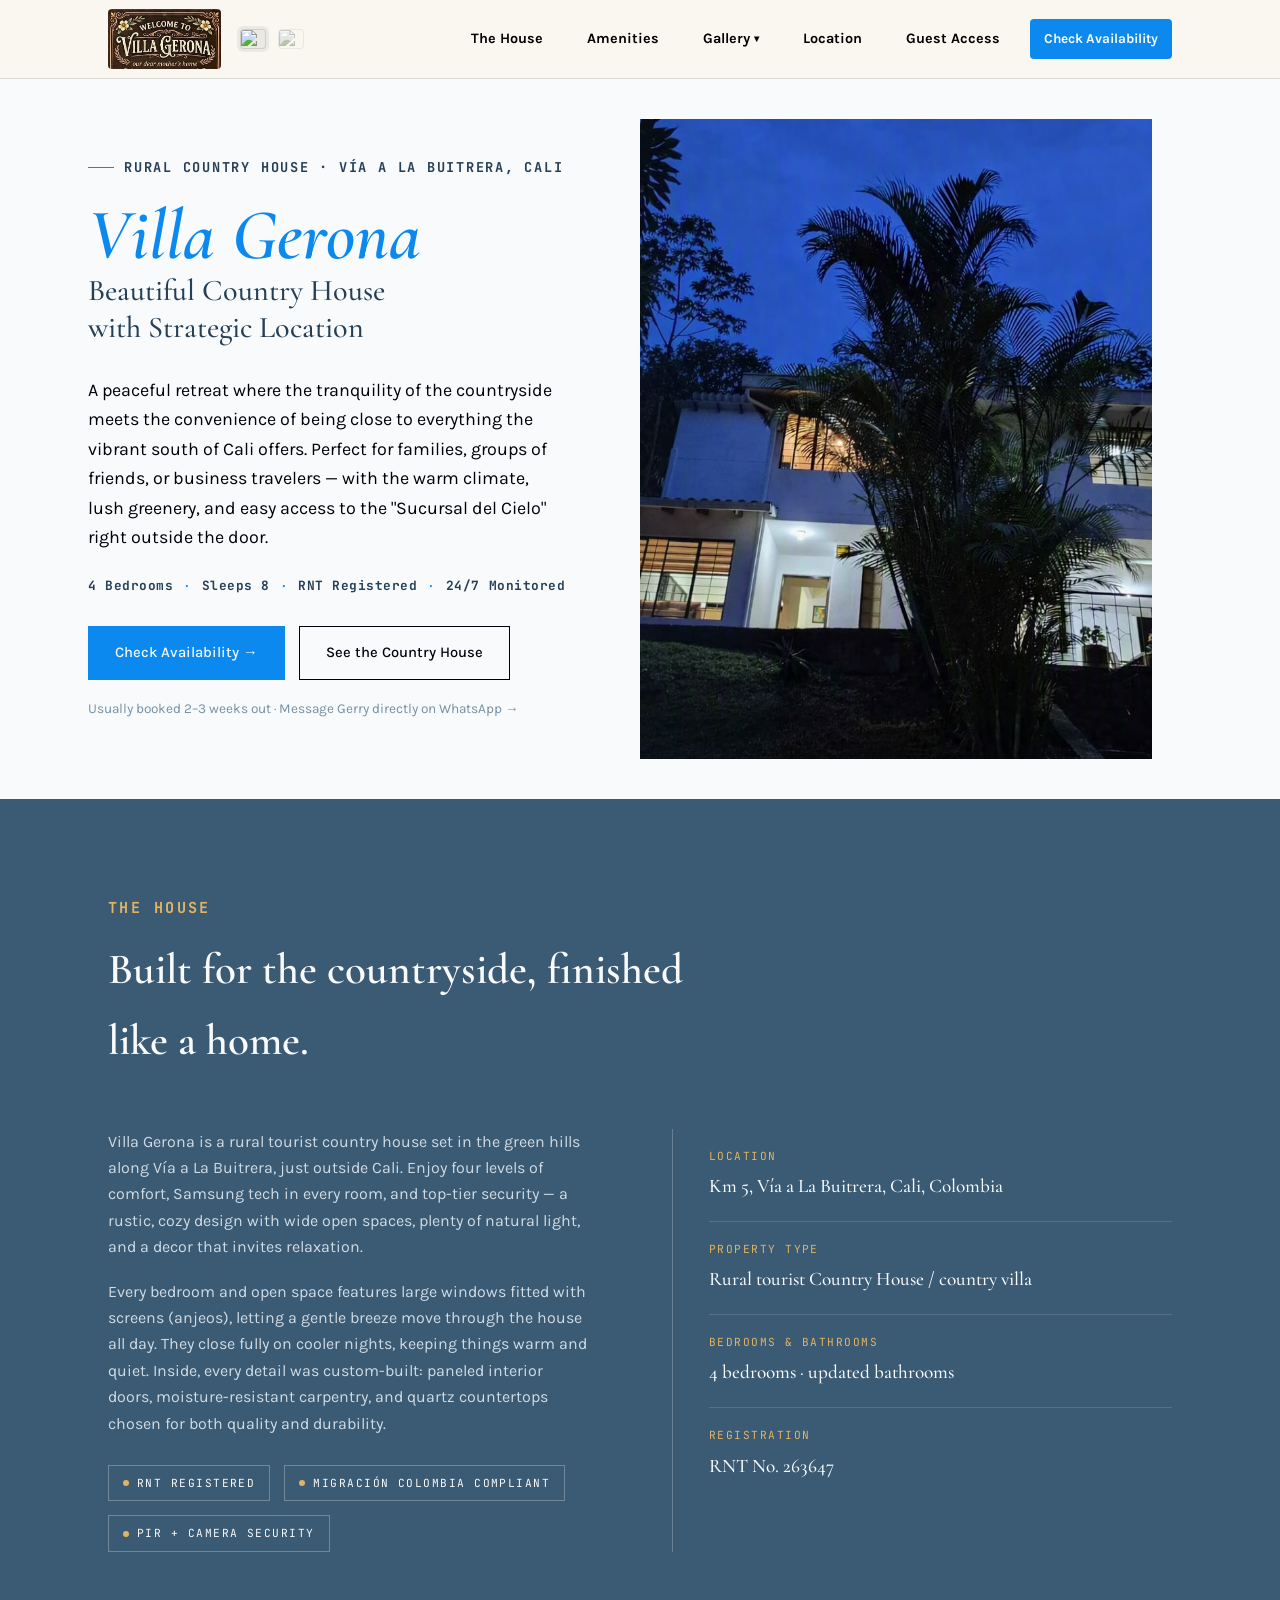
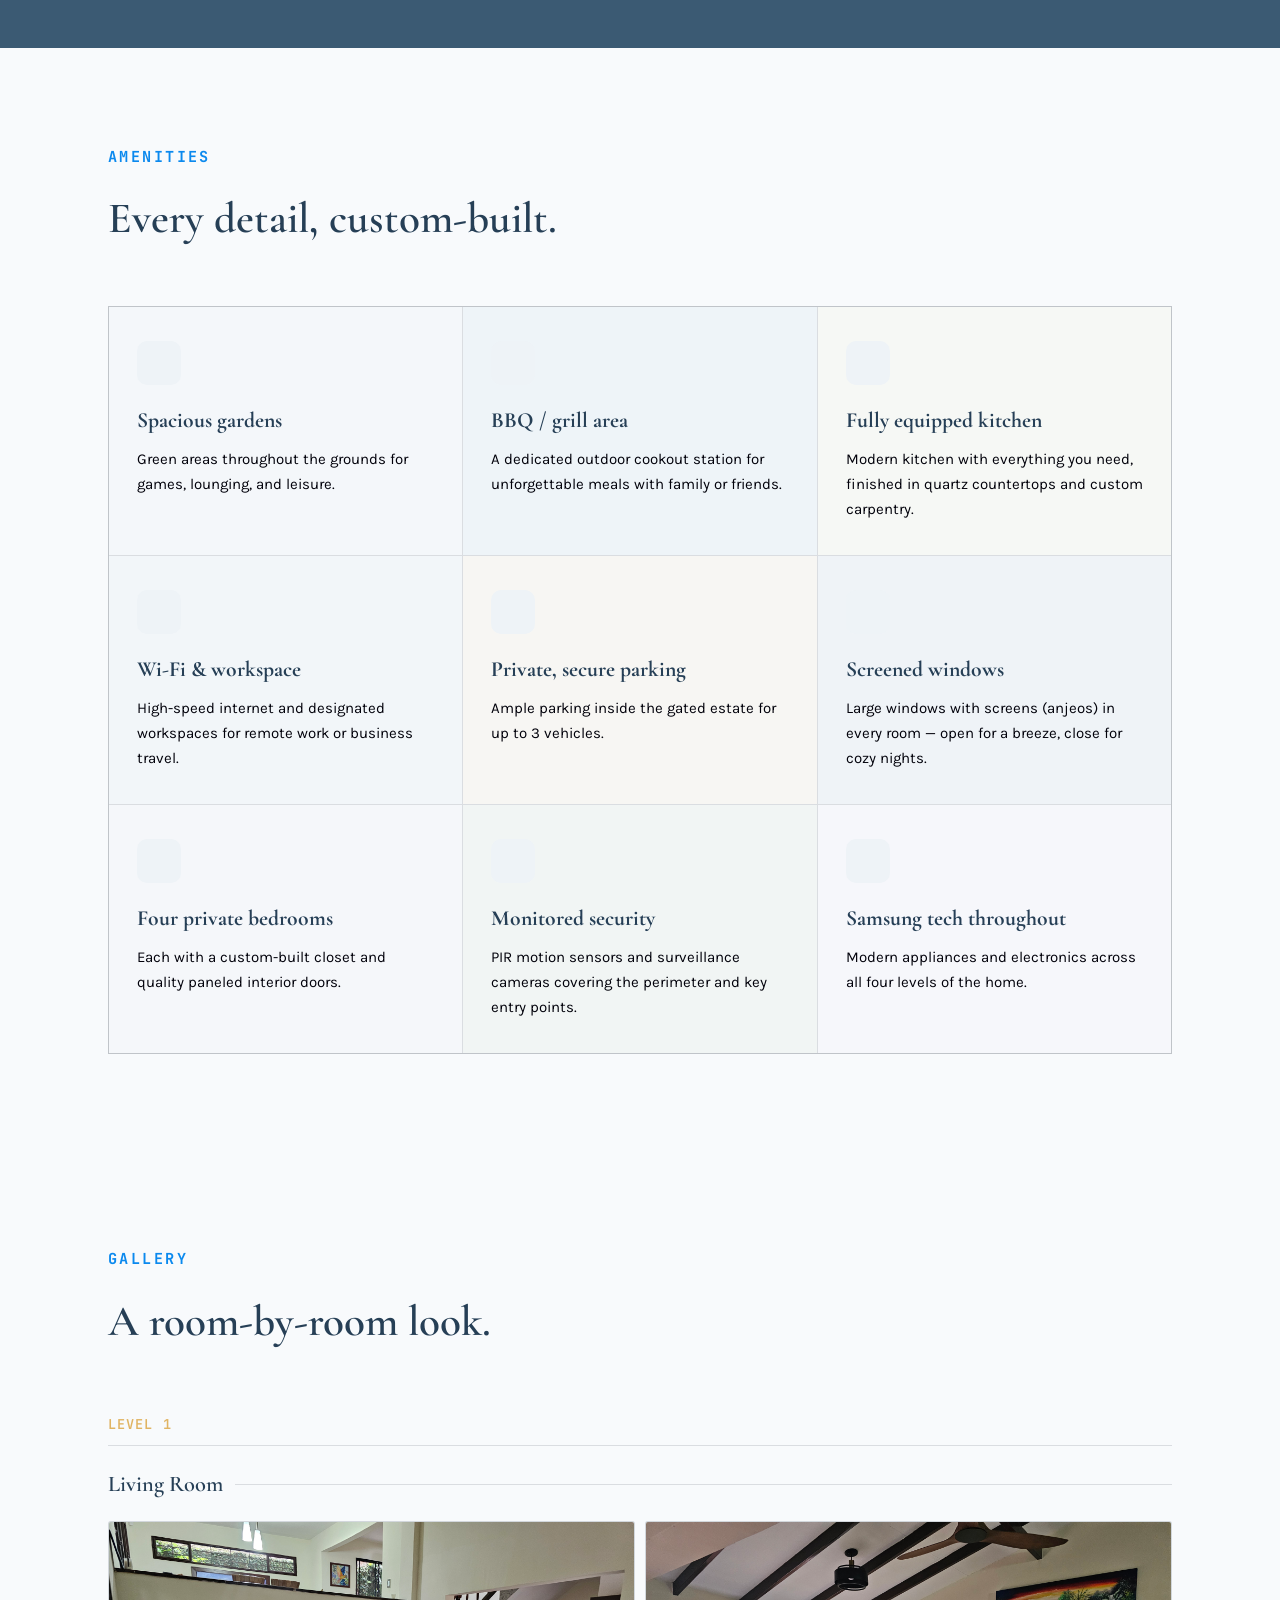
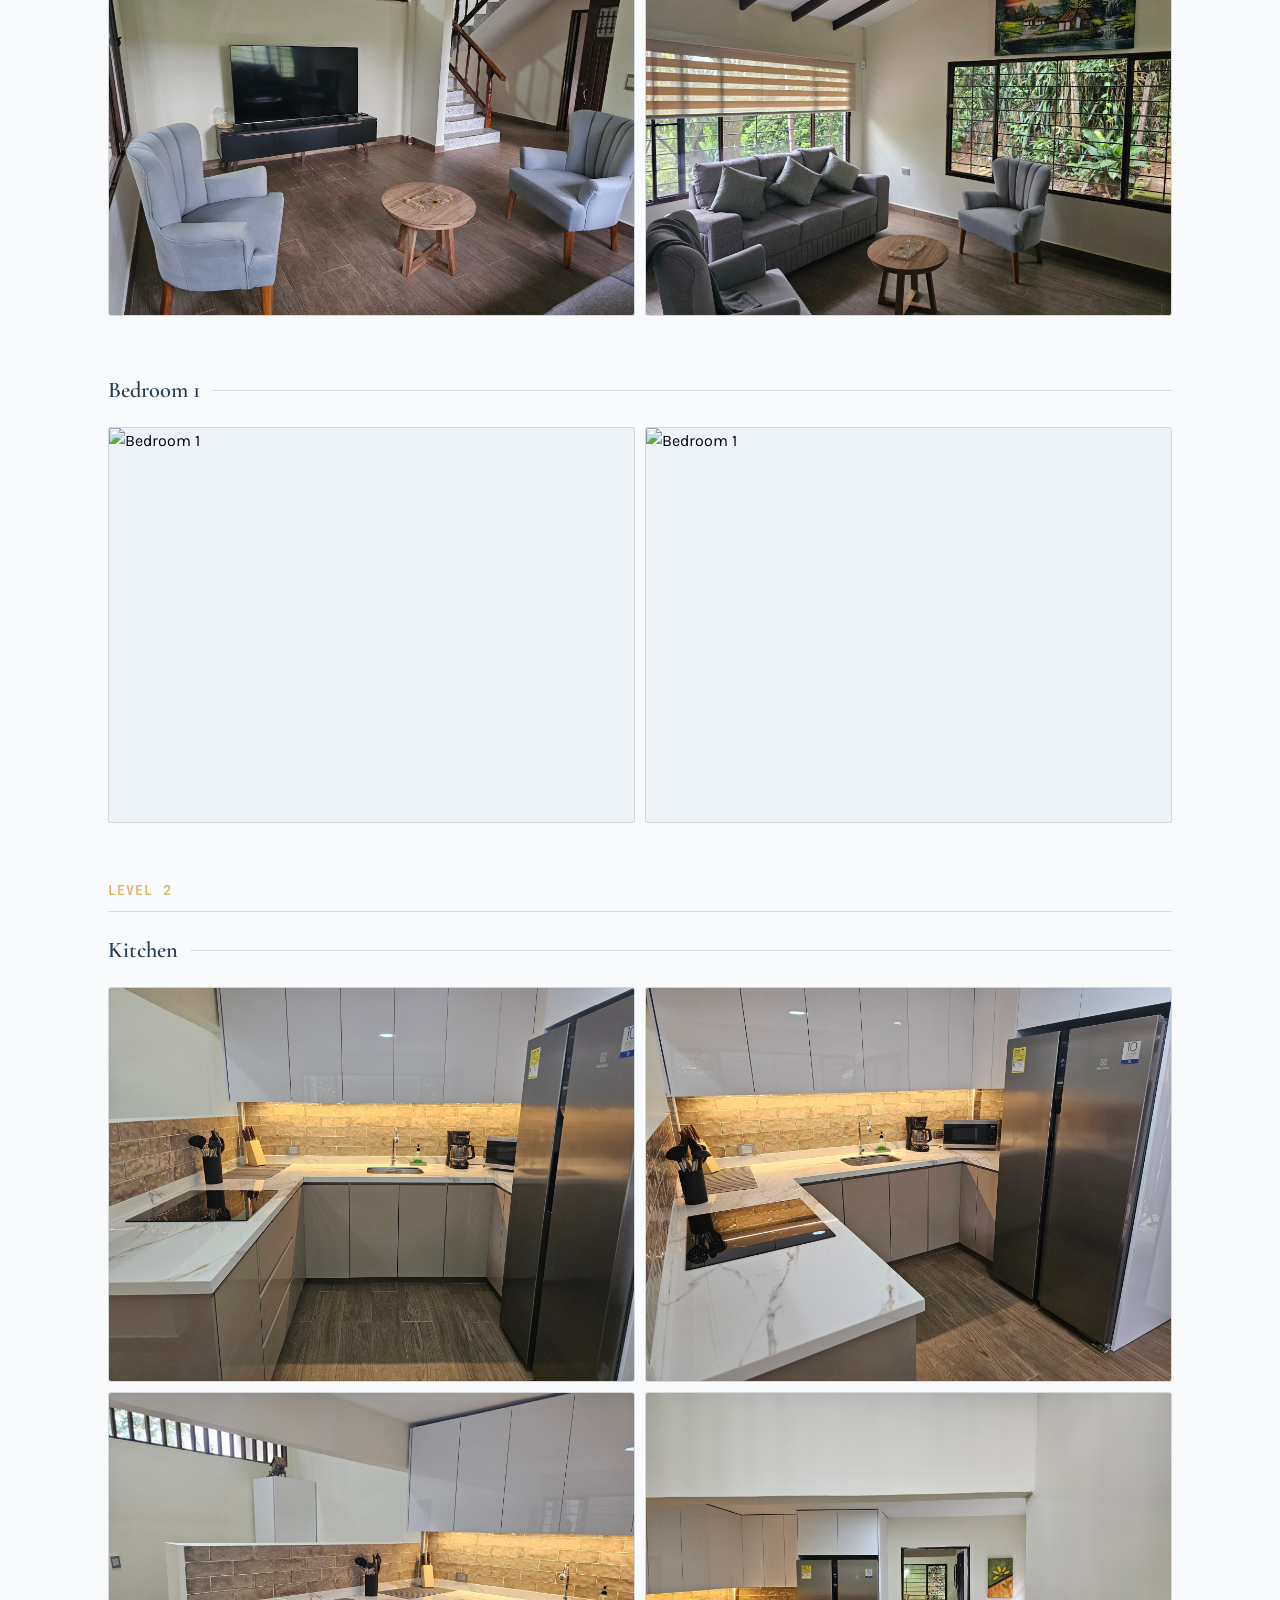
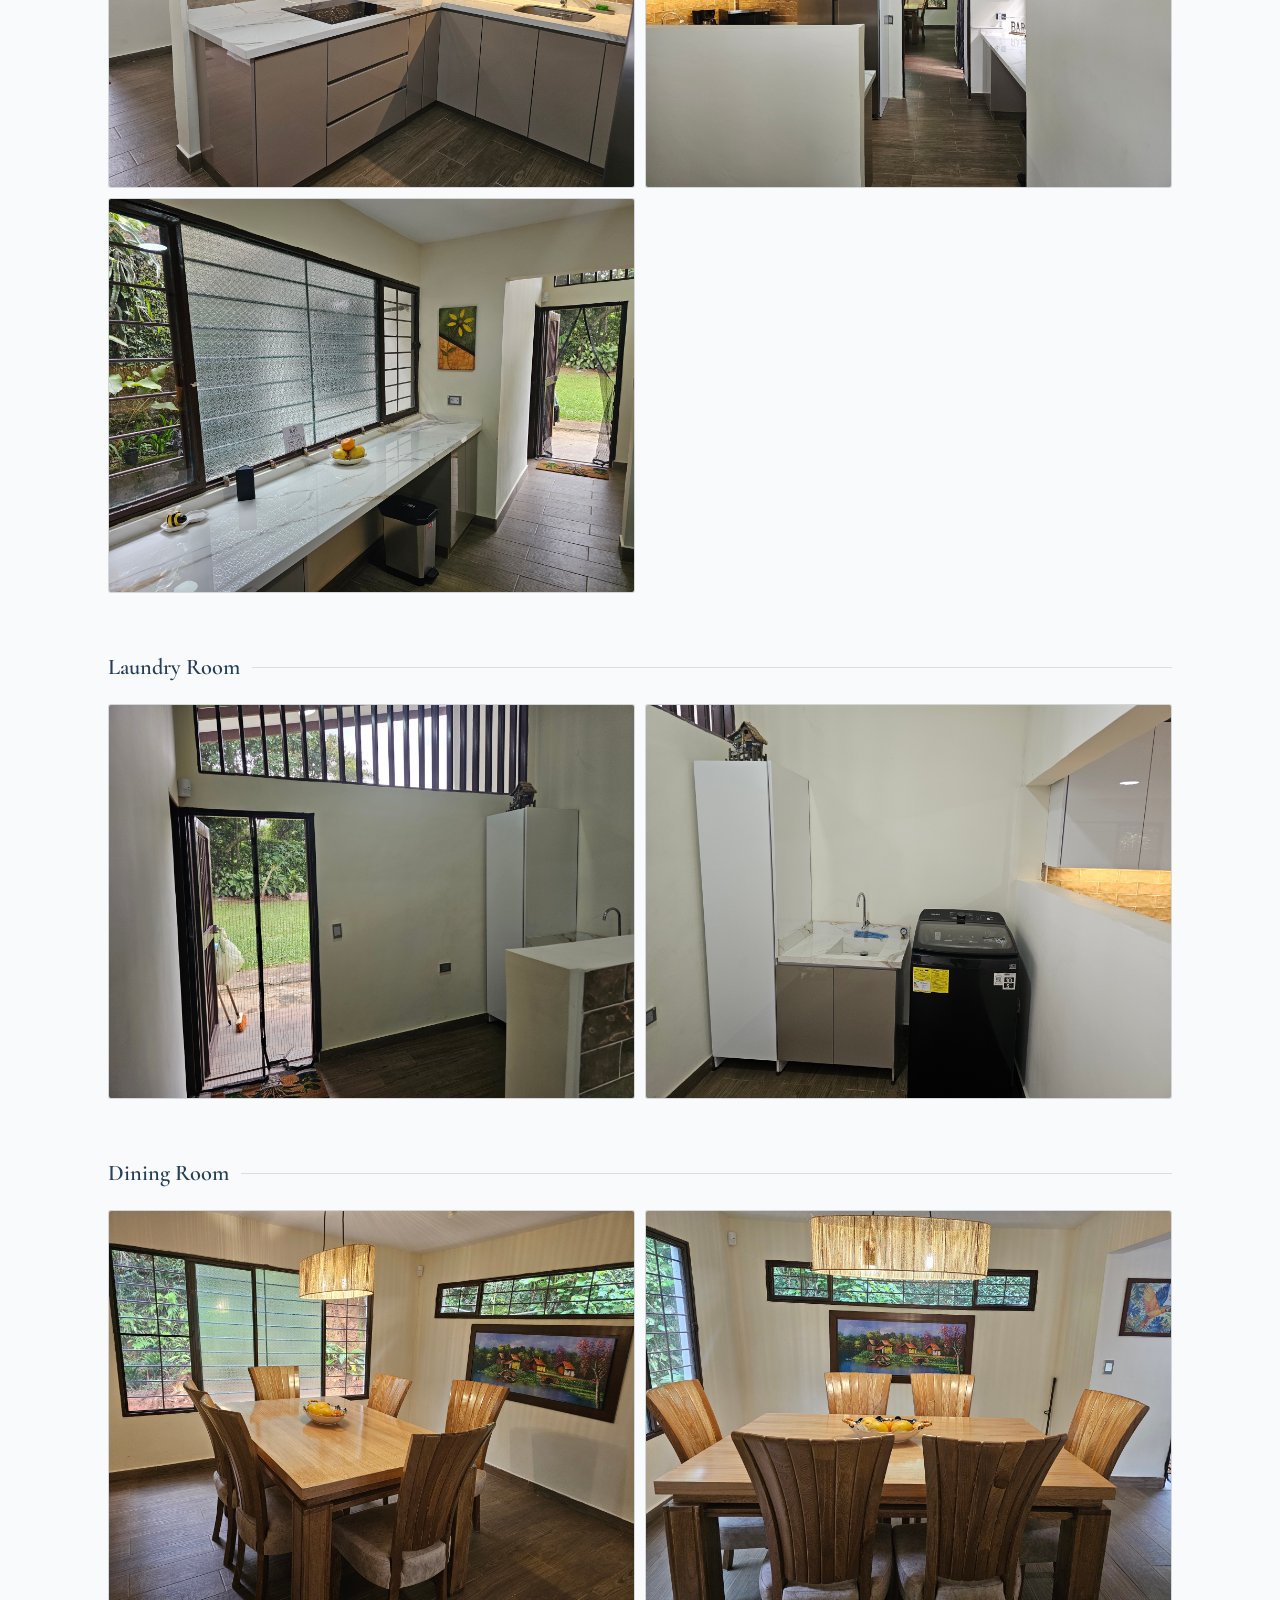
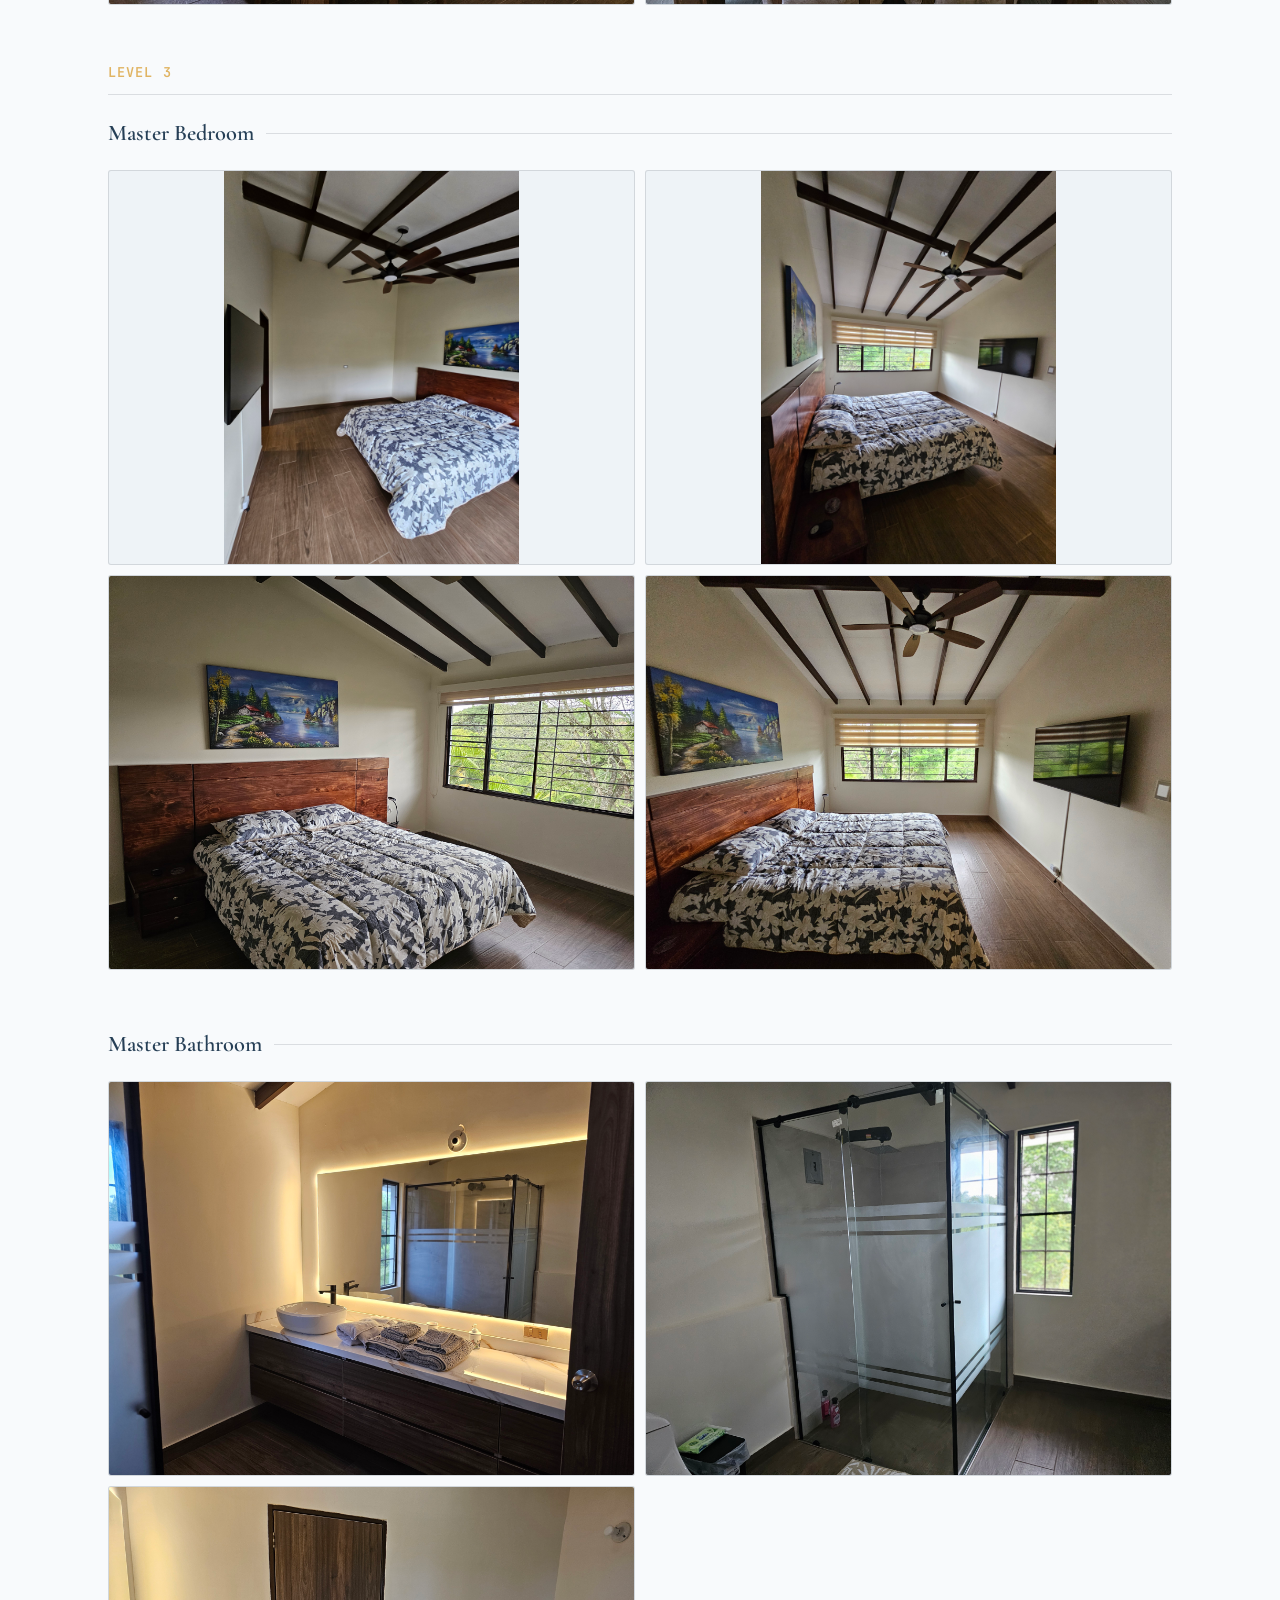
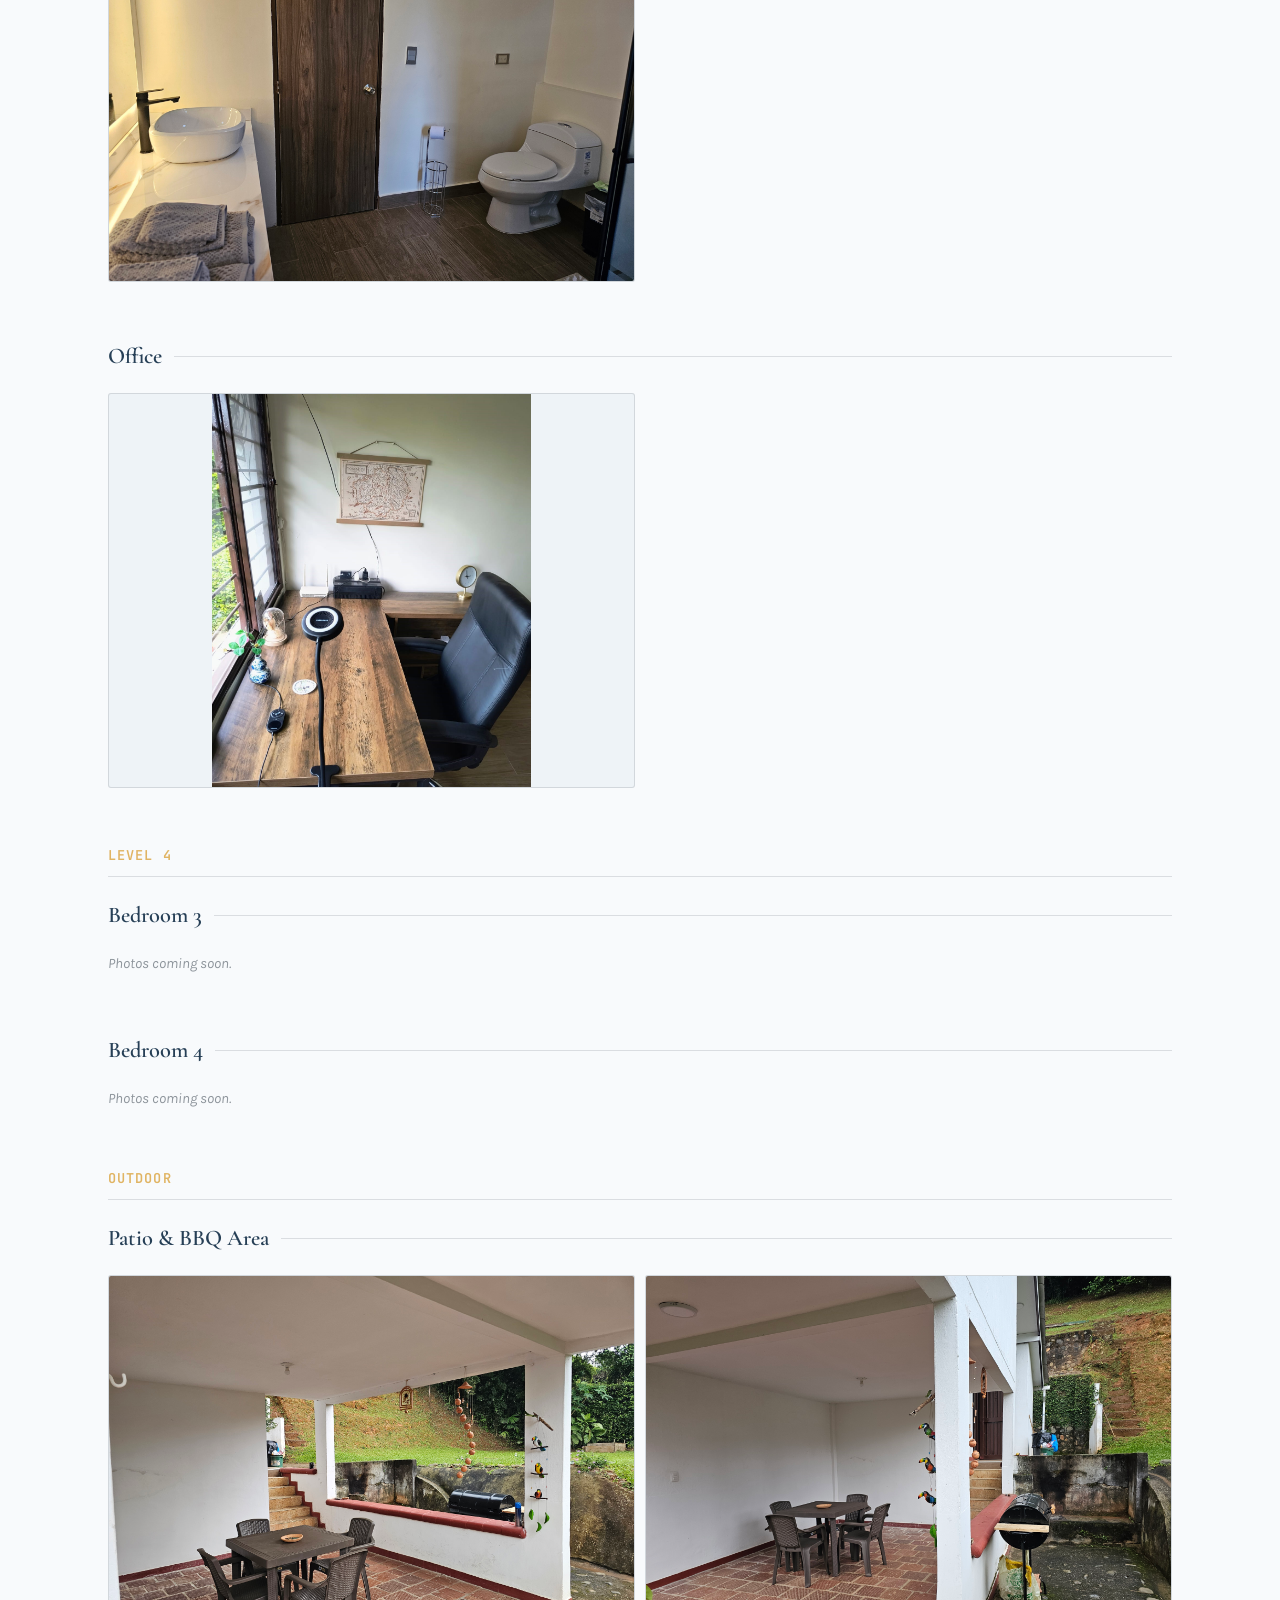
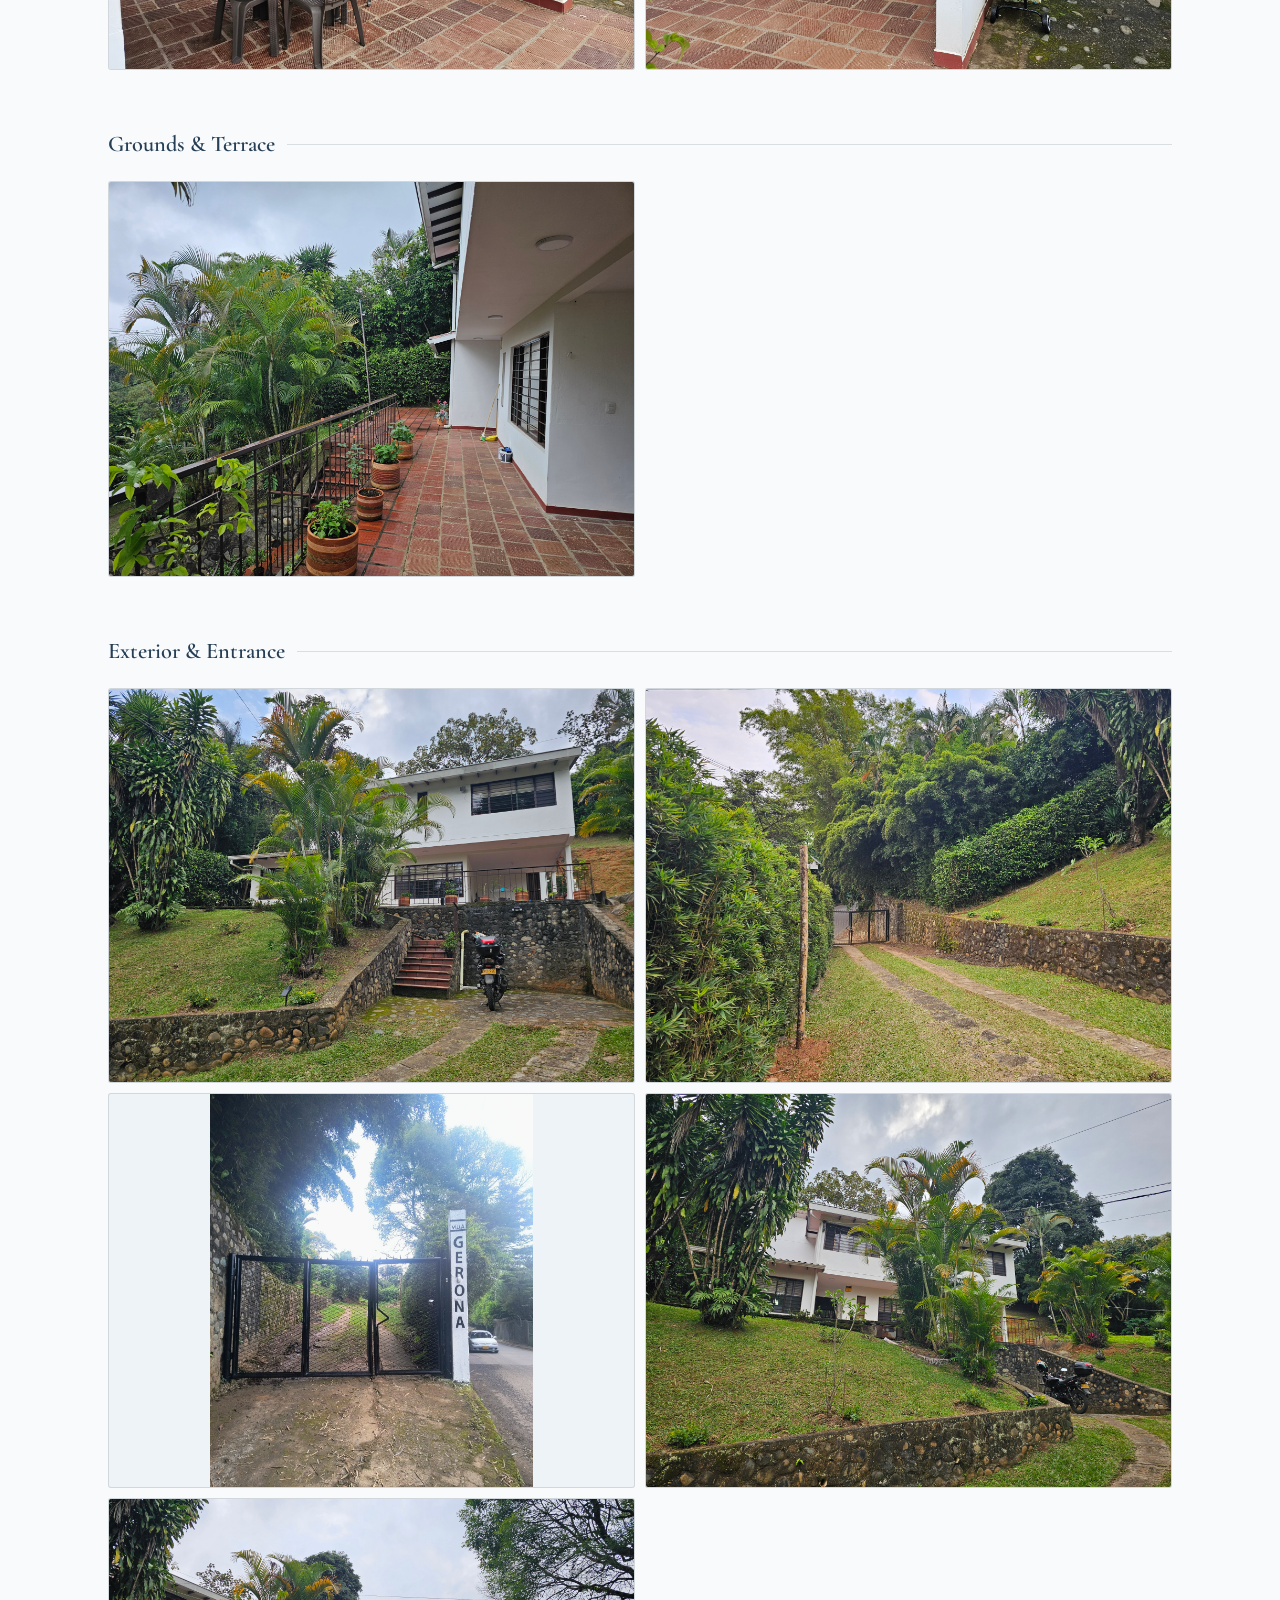
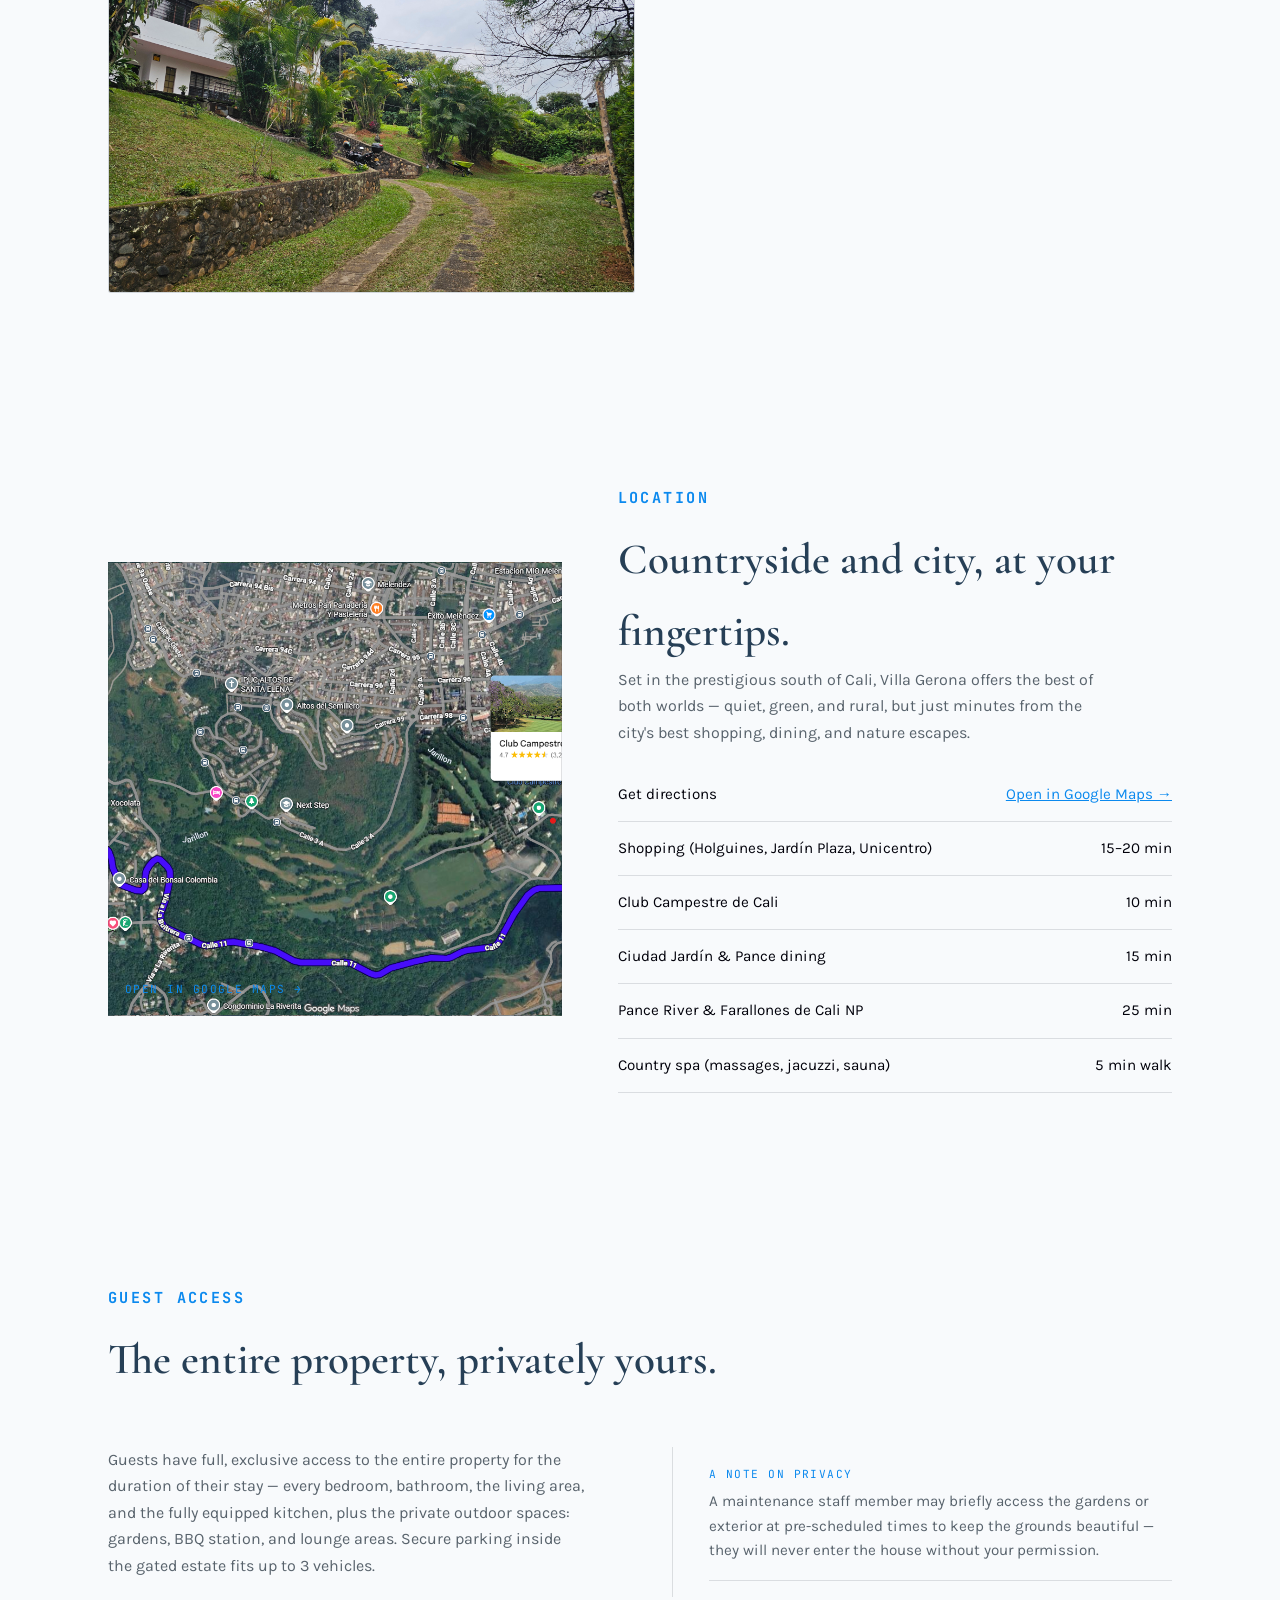
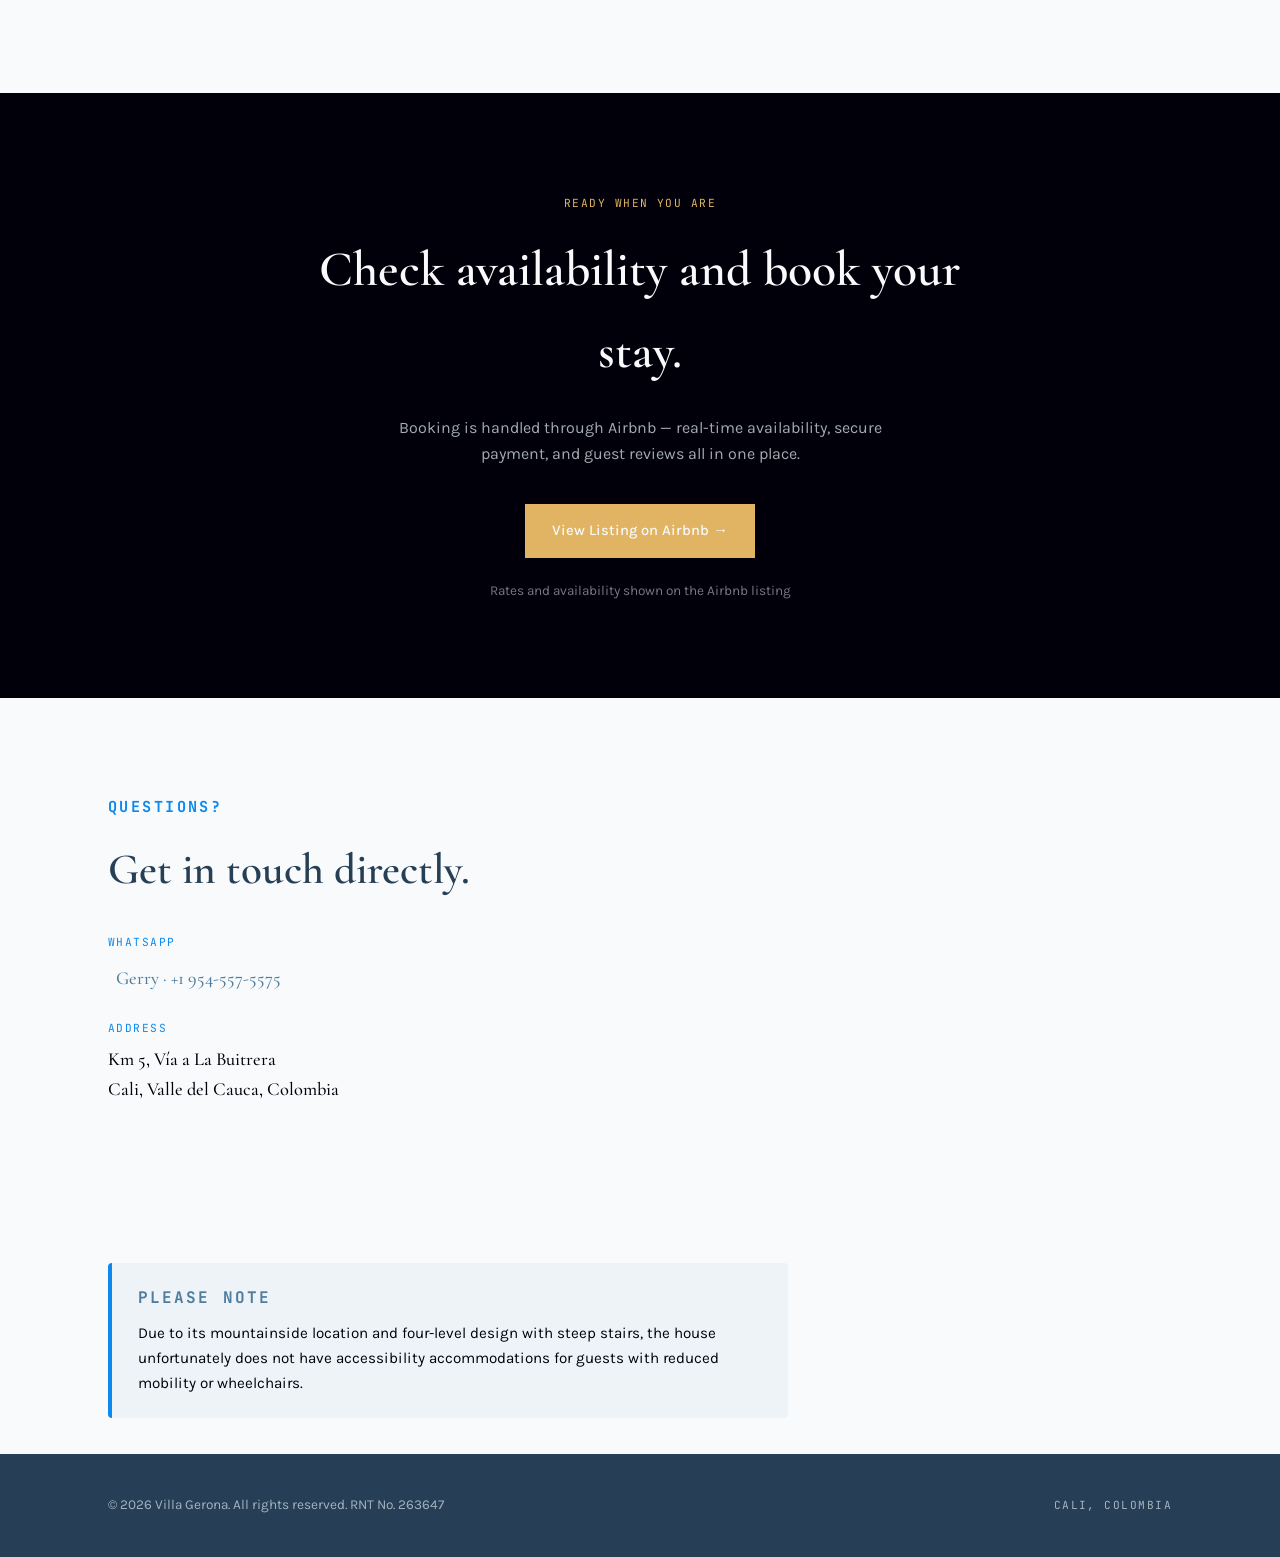
==== commit 675f8005: "Reorganized gallery by floor level" ====
--- a/index.html
+++ b/index.html
@@ -28,6 +28,31 @@
 <link rel="stylesheet" href="https://cdn.jsdelivr.net/npm/@tabler/icons-webfont@latest/dist/tabler-icons.min.css">
 <link href="https://fonts.googleapis.com/css2?family=Cormorant+Garamond:opsz,wght@12..96,400;12..96,500;12..96,600;12..96,700&family=Karla:wght@300;400;500;600&family=JetBrains+Mono:wght@400;500&display=swap" rel="stylesheet">
 <link rel="stylesheet" href="styles.css">
+<style>
+.level-heading {
+  font-family:'JetBrains Mono',monospace;
+  font-size:0.85rem;
+  font-weight:600;
+  text-transform:uppercase;
+  letter-spacing:0.08em;
+  color:var(--gold);
+  border-bottom:1px solid var(--line);
+  padding-bottom:10px;
+  margin:56px 0 20px;
+}
+.gallery-category:first-of-type,
+.level-heading:first-of-type { margin-top:0; }
+.dropdown-level-label {
+  font-family:'JetBrains Mono',monospace;
+  font-size:0.68rem;
+  font-weight:600;
+  text-transform:uppercase;
+  letter-spacing:0.08em;
+  color:var(--gold);
+  opacity:0.75;
+  padding:10px 20px 2px;
+}
+</style>
 
 <script type="application/ld+json">
 {
@@ -88,15 +113,21 @@
       <div class="nav-dropdown">
         <a href="#gallery" class="nav-dropdown-toggle">Gallery <span class="chevron">▾</span></a>
         <div class="nav-dropdown-menu">
+          <div class="dropdown-level-label">Level 1</div>
+          <a href="#gallery-living-room">Living Room</a>
+          <a href="#gallery-bedroom-level-1">Bedroom 1</a>
+          <div class="dropdown-level-label">Level 2</div>
+          <a href="#gallery-kitchen">Kitchen</a>
+          <a href="#gallery-laundry-room">Laundry Room</a>
+          <a href="#gallery-dining-room">Dining Room</a>
+          <div class="dropdown-level-label">Level 3</div>
           <a href="#gallery-master-bedroom">Master Bedroom</a>
           <a href="#gallery-master-bathroom">Master Bathroom</a>
-          <a href="#gallery-kitchen">Kitchen</a>
-          <a href="#gallery-dining-room">Dining Room</a>
-          <a href="#gallery-living-room">Living Room</a>
-          <a href="#gallery-second-bedroom">Second Bedroom</a>
-          <a href="#gallery-third-bedroom">Third Bedroom</a>
           <a href="#gallery-office">Office</a>
-          <a href="#gallery-laundry-room">Laundry Room</a>
+          <div class="dropdown-level-label">Level 4</div>
+          <a href="#gallery-bedroom-3">Bedroom 3</a>
+          <a href="#gallery-bedroom-4">Bedroom 4</a>
+          <div class="dropdown-level-label">Outdoor</div>
           <a href="#gallery-patio-bbq">Patio &amp; BBQ Area</a>
           <a href="#gallery-grounds">Grounds &amp; Terrace</a>
           <a href="#gallery-exterior">Exterior &amp; Entrance</a>
@@ -184,6 +215,37 @@
       <h2>A room-by-room look.</h2>
     </div>
 
+    <div class="level-heading">Level 1</div>
+
+    <div class="gallery-category" id="gallery-living-room">
+      <div class="category-title">Living Room</div>
+      <div class="photo-grid" data-category="living-room" data-alt="Living room"></div>
+    </div>
+
+    <div class="gallery-category" id="gallery-bedroom-level-1">
+      <div class="category-title">Bedroom 1</div>
+      <div class="photo-grid" data-category="bedroom-level-1" data-alt="Bedroom 1"></div>
+    </div>
+
+    <div class="level-heading">Level 2</div>
+
+    <div class="gallery-category" id="gallery-kitchen">
+      <div class="category-title">Kitchen</div>
+      <div class="photo-grid" data-category="kitchen" data-alt="Kitchen"></div>
+    </div>
+
+    <div class="gallery-category" id="gallery-laundry-room">
+      <div class="category-title">Laundry Room</div>
+      <div class="photo-grid" data-category="laundry-room" data-alt="Laundry room"></div>
+    </div>
+
+    <div class="gallery-category" id="gallery-dining-room">
+      <div class="category-title">Dining Room</div>
+      <div class="photo-grid" data-category="dining-room" data-alt="Dining room"></div>
+    </div>
+
+    <div class="level-heading">Level 3</div>
+
     <div class="gallery-category" id="gallery-master-bedroom">
       <div class="category-title">Master Bedroom</div>
       <div class="photo-grid" data-category="master-bedroom" data-alt="Master bedroom"></div>
@@ -194,10 +256,24 @@
       <div class="photo-grid" data-category="master-bathroom" data-alt="Master bathroom"></div>
     </div>
 
-    <div class="gallery-category" id="gallery-kitchen">
-      <div class="category-title">Kitchen</div>
-      <div class="photo-grid" data-category="kitchen" data-alt="Kitchen"></div>
-    </div>
+    <div class="gallery-category" id="gallery-office">
+      <div class="category-title">Office</div>
+      <div class="photo-grid" data-category="office" data-alt="Office"></div>
+    </div>
+
+    <div class="level-heading">Level 4</div>
+
+    <div class="gallery-category" id="gallery-bedroom-3">
+      <div class="category-title">Bedroom 3</div>
+      <div class="photo-grid" data-category="bedroom-3" data-alt="Bedroom 3"></div>
+    </div>
+
+    <div class="gallery-category" id="gallery-bedroom-4">
+      <div class="category-title">Bedroom 4</div>
+      <div class="photo-grid" data-category="bedroom-4" data-alt="Bedroom 4"></div>
+    </div>
+
+    <div class="level-heading">Outdoor</div>
 
     <div class="gallery-category" id="gallery-patio-bbq">
       <div class="category-title">Patio &amp; BBQ Area</div>
@@ -212,36 +288,6 @@
     <div class="gallery-category" id="gallery-exterior">
       <div class="category-title">Exterior &amp; Entrance</div>
       <div class="photo-grid" data-category="exterior" data-alt="Exterior of the house"></div>
-    </div>
-
-    <div class="gallery-category" id="gallery-dining-room">
-      <div class="category-title">Dining Room</div>
-      <div class="photo-grid" data-category="dining-room" data-alt="Dining room"></div>
-    </div>
-
-    <div class="gallery-category" id="gallery-living-room">
-      <div class="category-title">Living Room</div>
-      <div class="photo-grid" data-category="living-room" data-alt="Living room"></div>
-    </div>
-
-    <div class="gallery-category" id="gallery-second-bedroom">
-      <div class="category-title">Second Bedroom</div>
-      <div class="photo-grid" data-category="second-bedroom" data-alt="Second bedroom"></div>
-    </div>
-
-    <div class="gallery-category" id="gallery-third-bedroom">
-      <div class="category-title">Third Bedroom</div>
-      <div class="photo-grid" data-category="third-bedroom" data-alt="Third bedroom"></div>
-    </div>
-
-    <div class="gallery-category" id="gallery-laundry-room">
-      <div class="category-title">Laundry Room</div>
-      <div class="photo-grid" data-category="laundry-room" data-alt="Laundry room"></div>
-    </div>
-
-    <div class="gallery-category" id="gallery-office">
-      <div class="category-title">Office</div>
-      <div class="photo-grid" data-category="office" data-alt="Office"></div>
     </div>
 
   </div>
--- a/styles.css
+++ b/styles.css
@@ -296,10 +296,13 @@
     .nav-cta{margin:8px 28px; width:calc(100% - 56px); justify-content:center;}
     nav.wrap{position:relative;}
     .nav-dropdown-menu{
-      display:block; position:static; box-shadow:none; border:none; border-radius:0;
+      display:none; position:static; box-shadow:none; border:none; border-radius:0;
       background:var(--stone); margin:0 28px 8px; padding:4px;
     }
+    .nav-dropdown-menu.open{display:block;}
     .nav-dropdown-menu a{padding:10px 14px; font-size:0.82rem;}
-    .chevron{display:none;}
+    .chevron{display:inline-block;}
+    .nav-dropdown-toggle{justify-content:space-between; width:100%;}
+    .nav-dropdown-toggle.open .chevron{transform:rotate(180deg);}
   }
   @media (prefers-reduced-motion: reduce){ html{scroll-behavior:auto;} .btn:hover{transform:none;} }
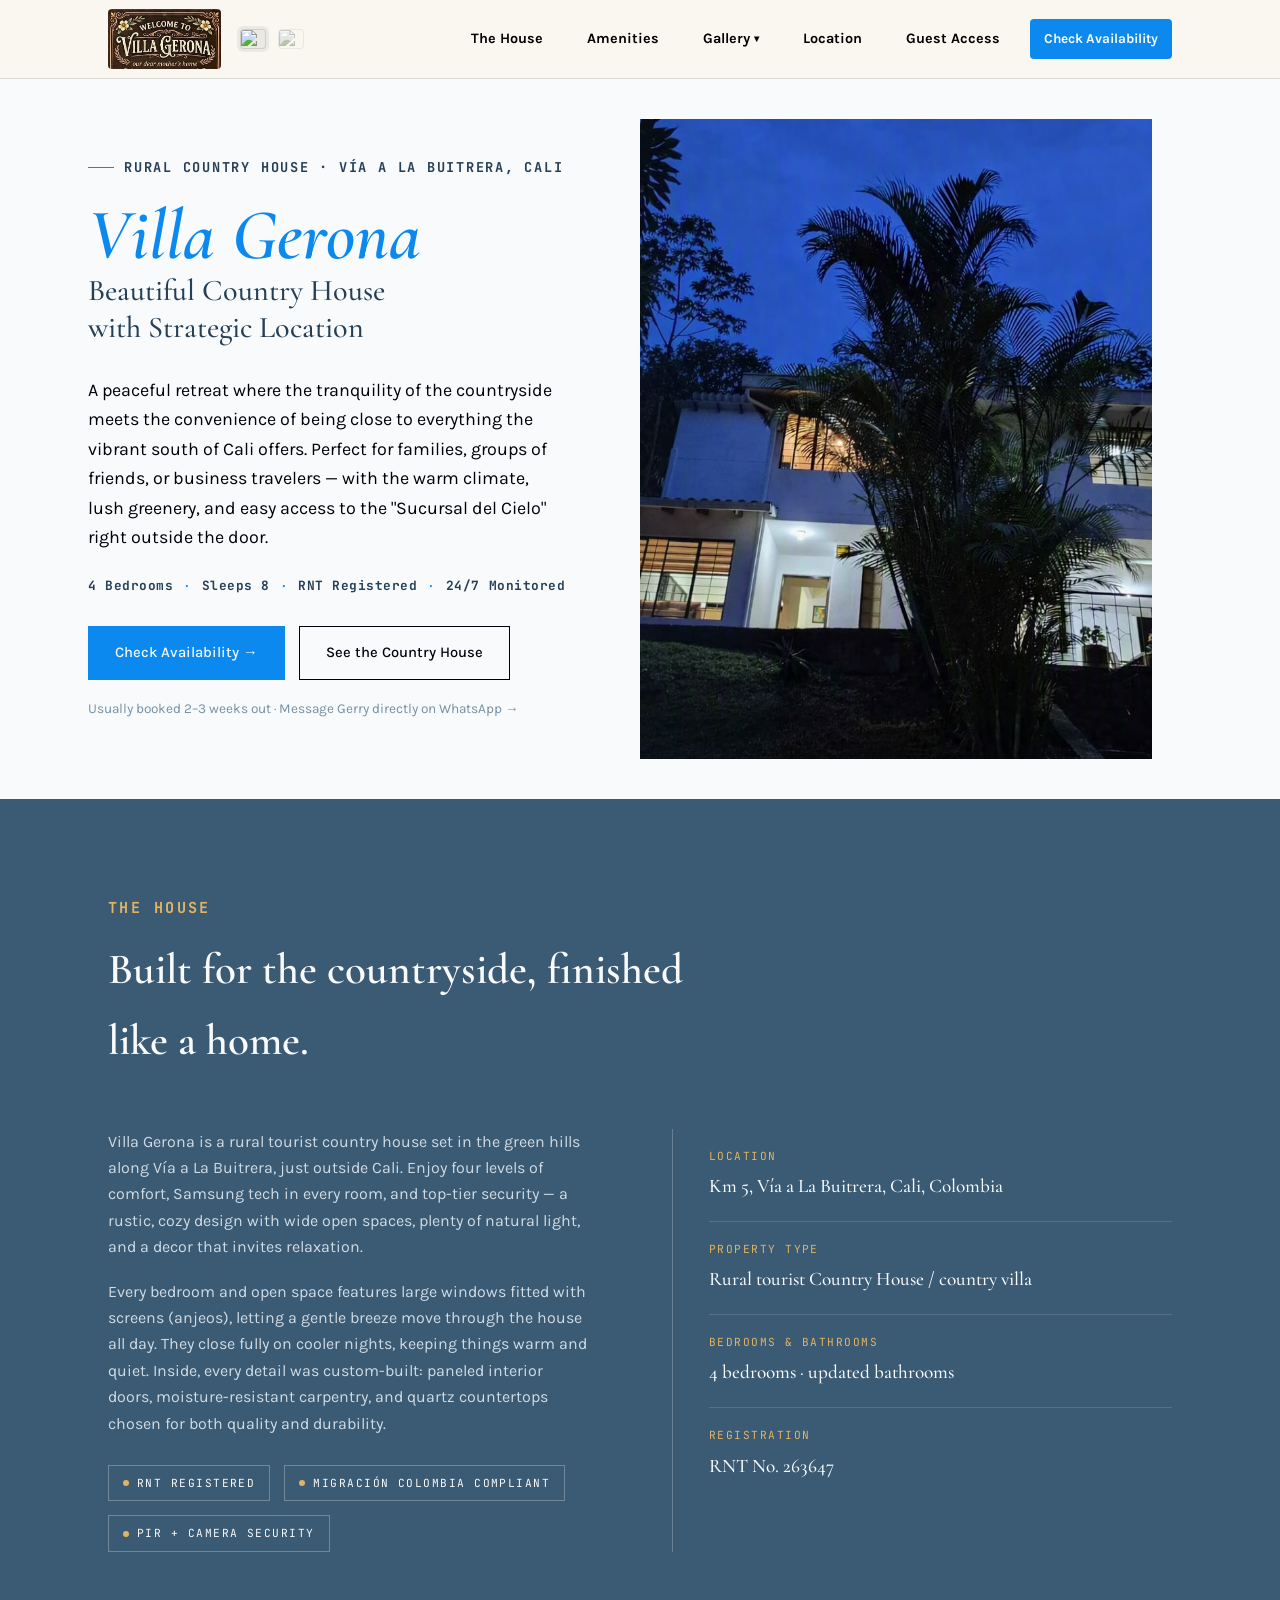
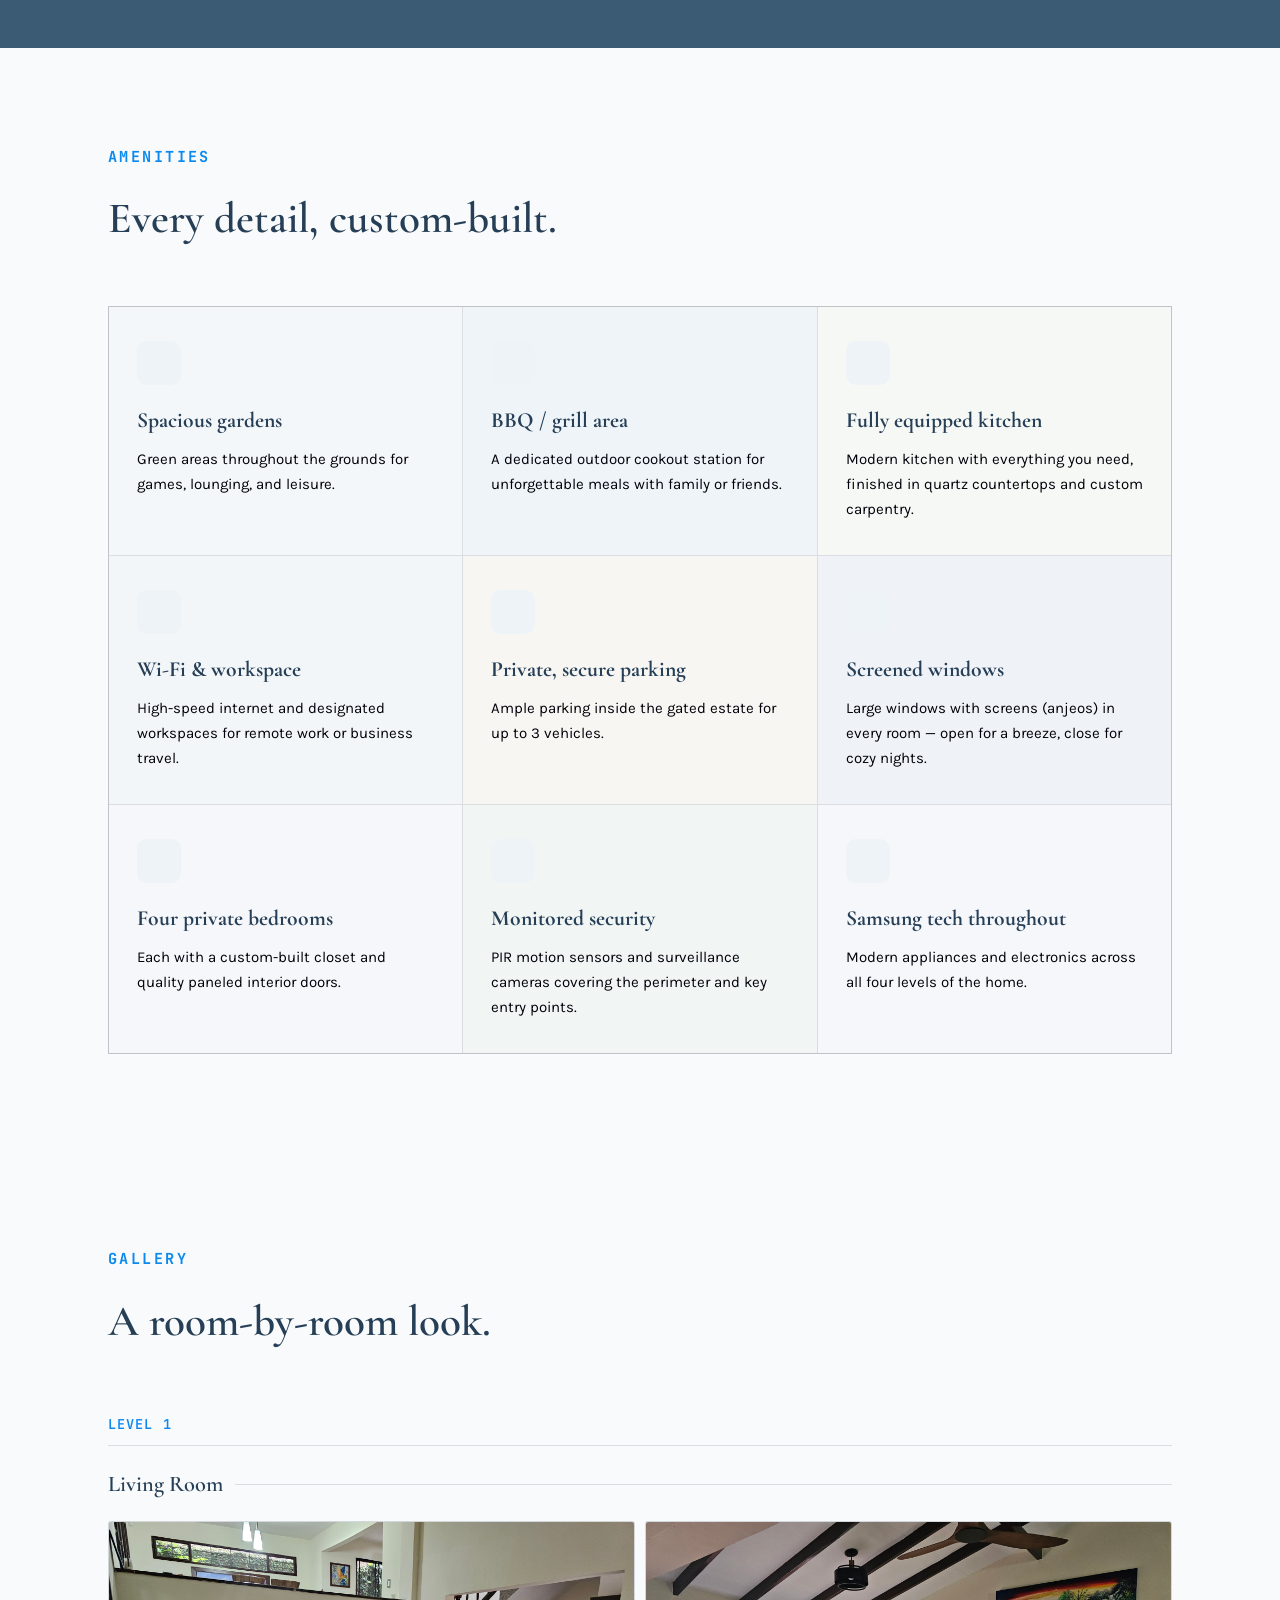
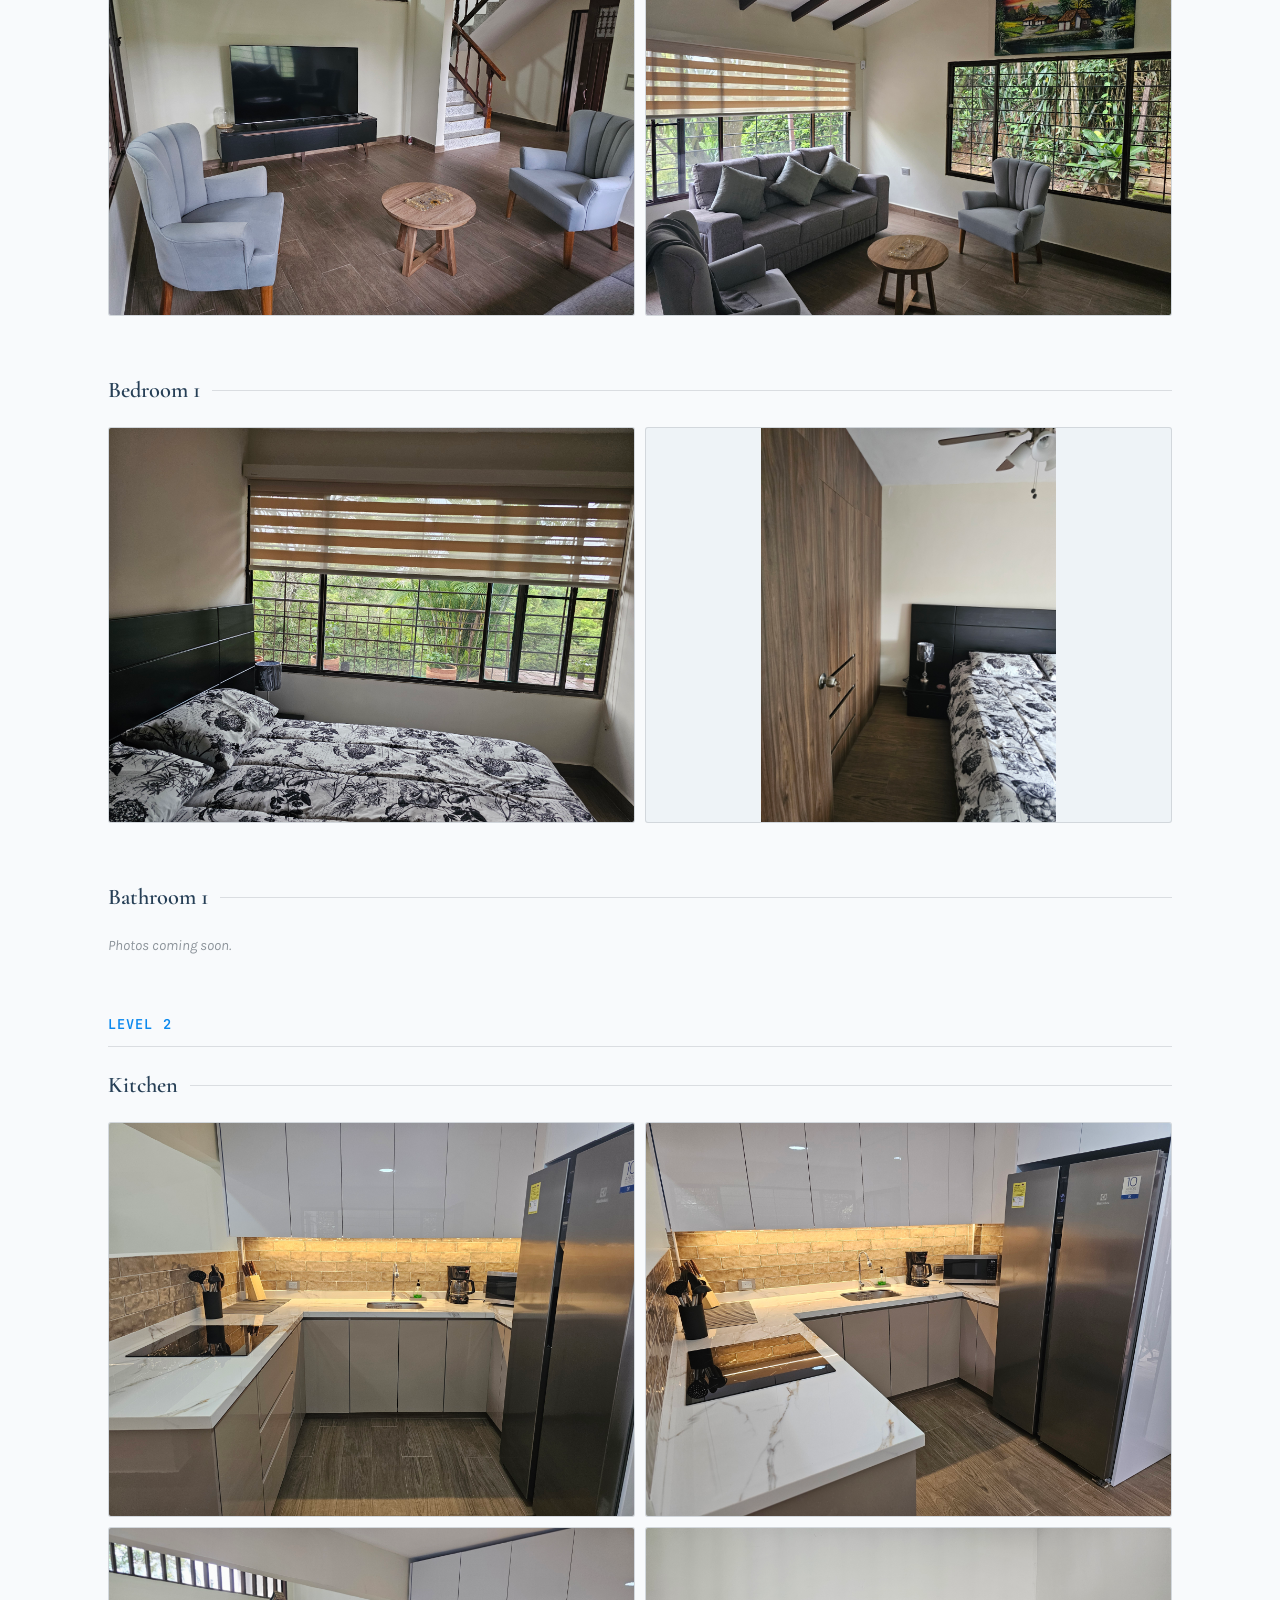
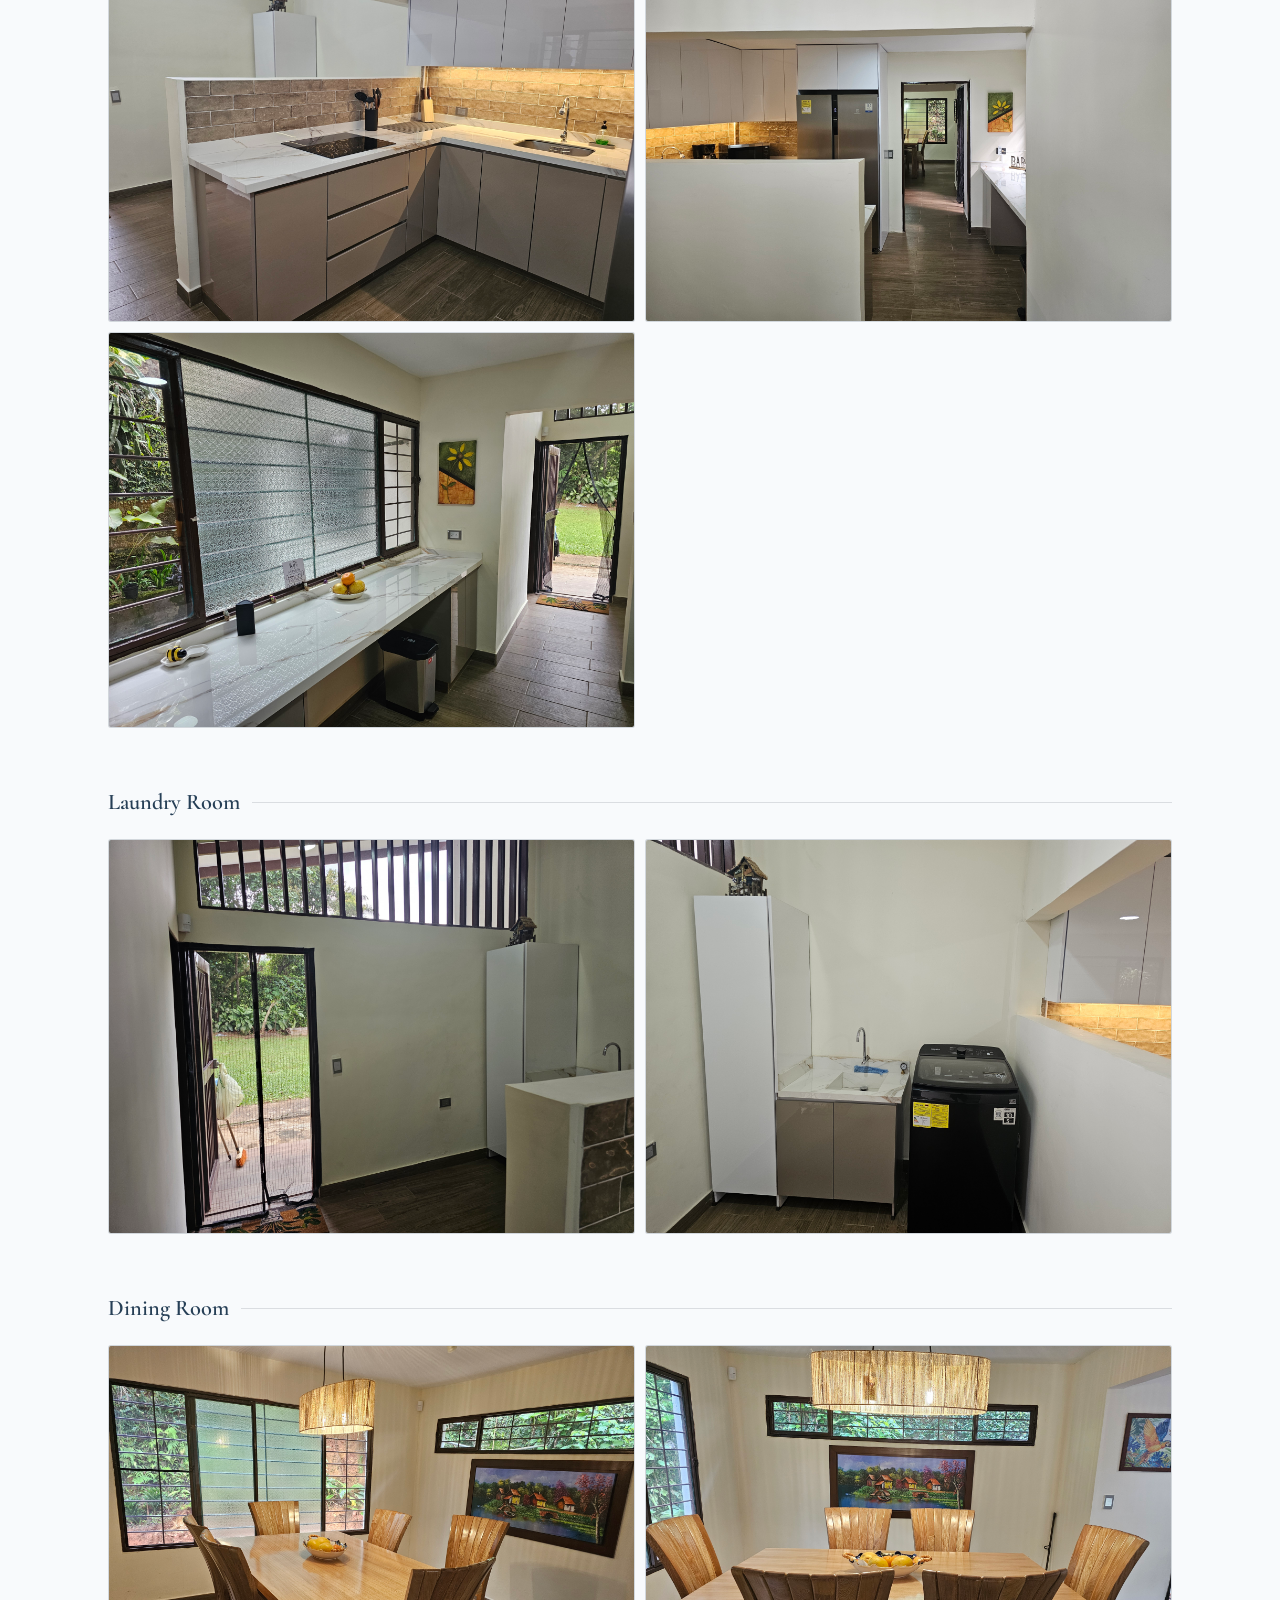
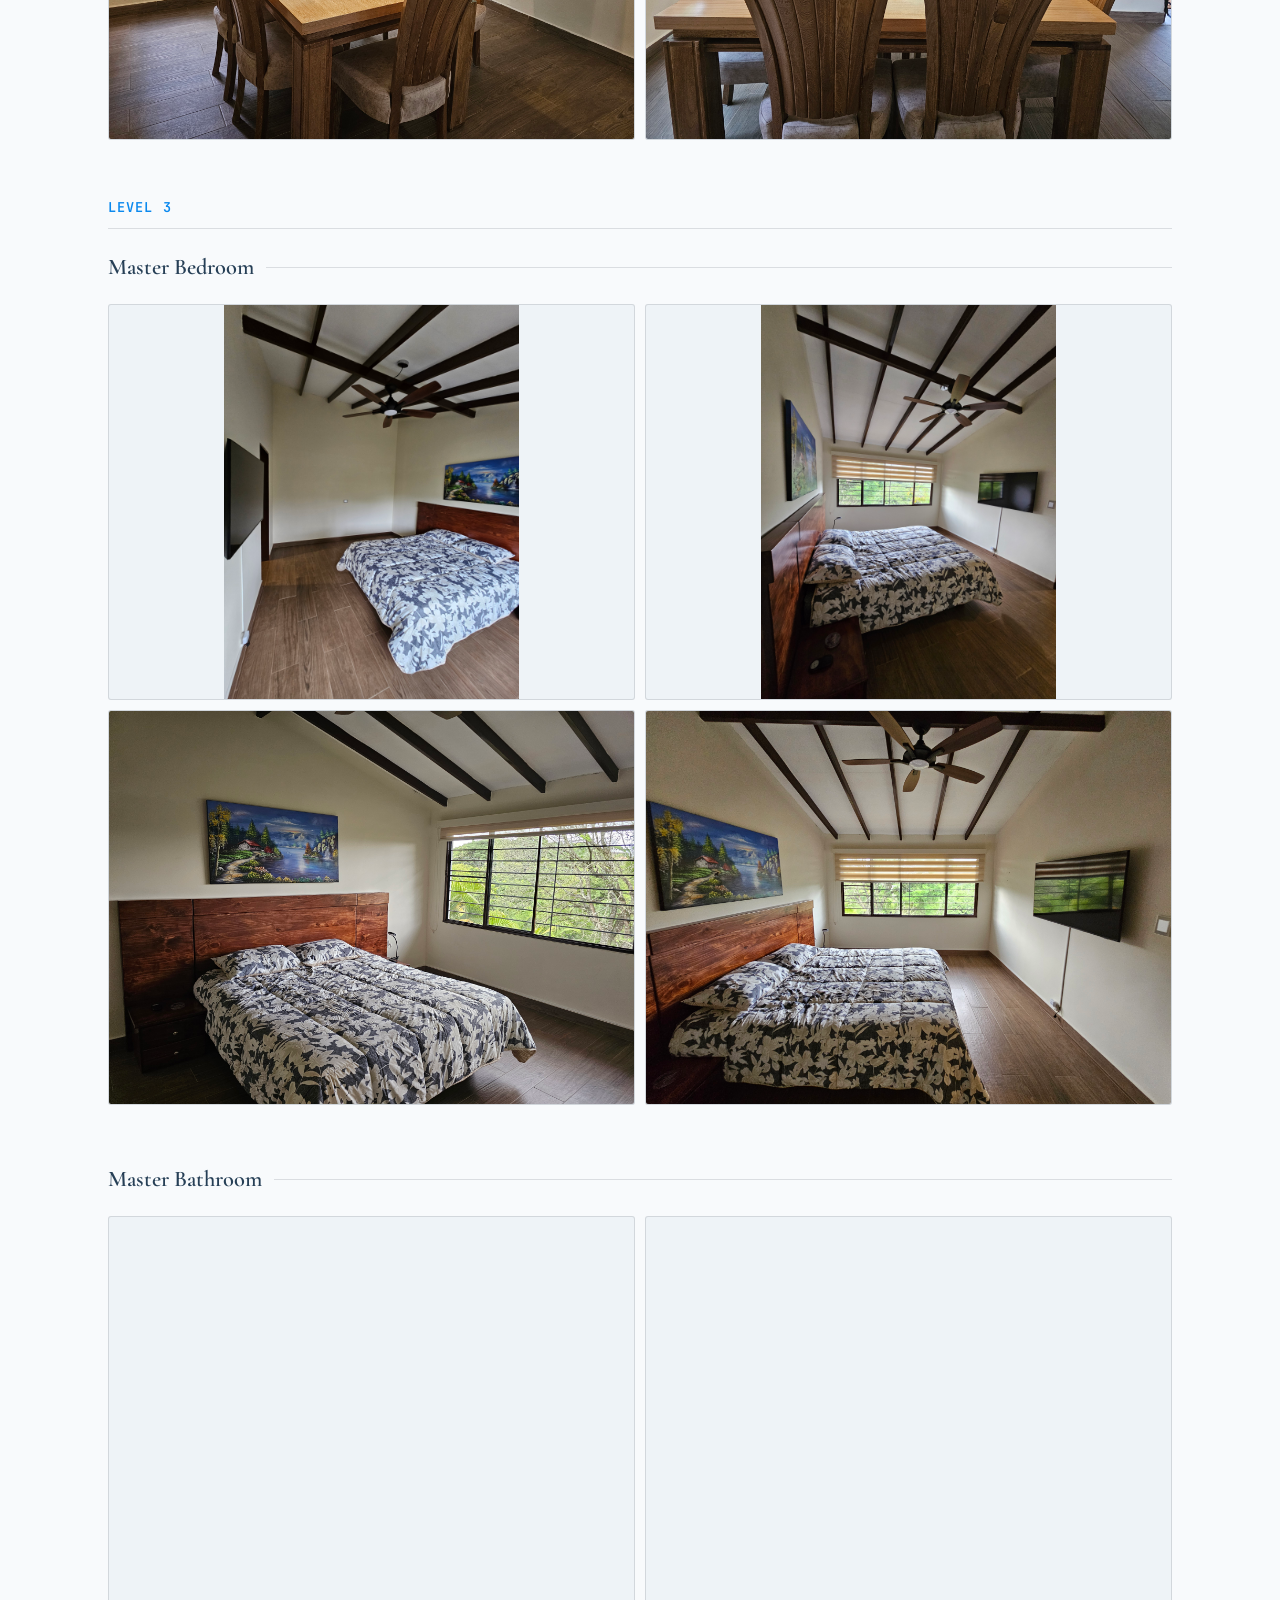
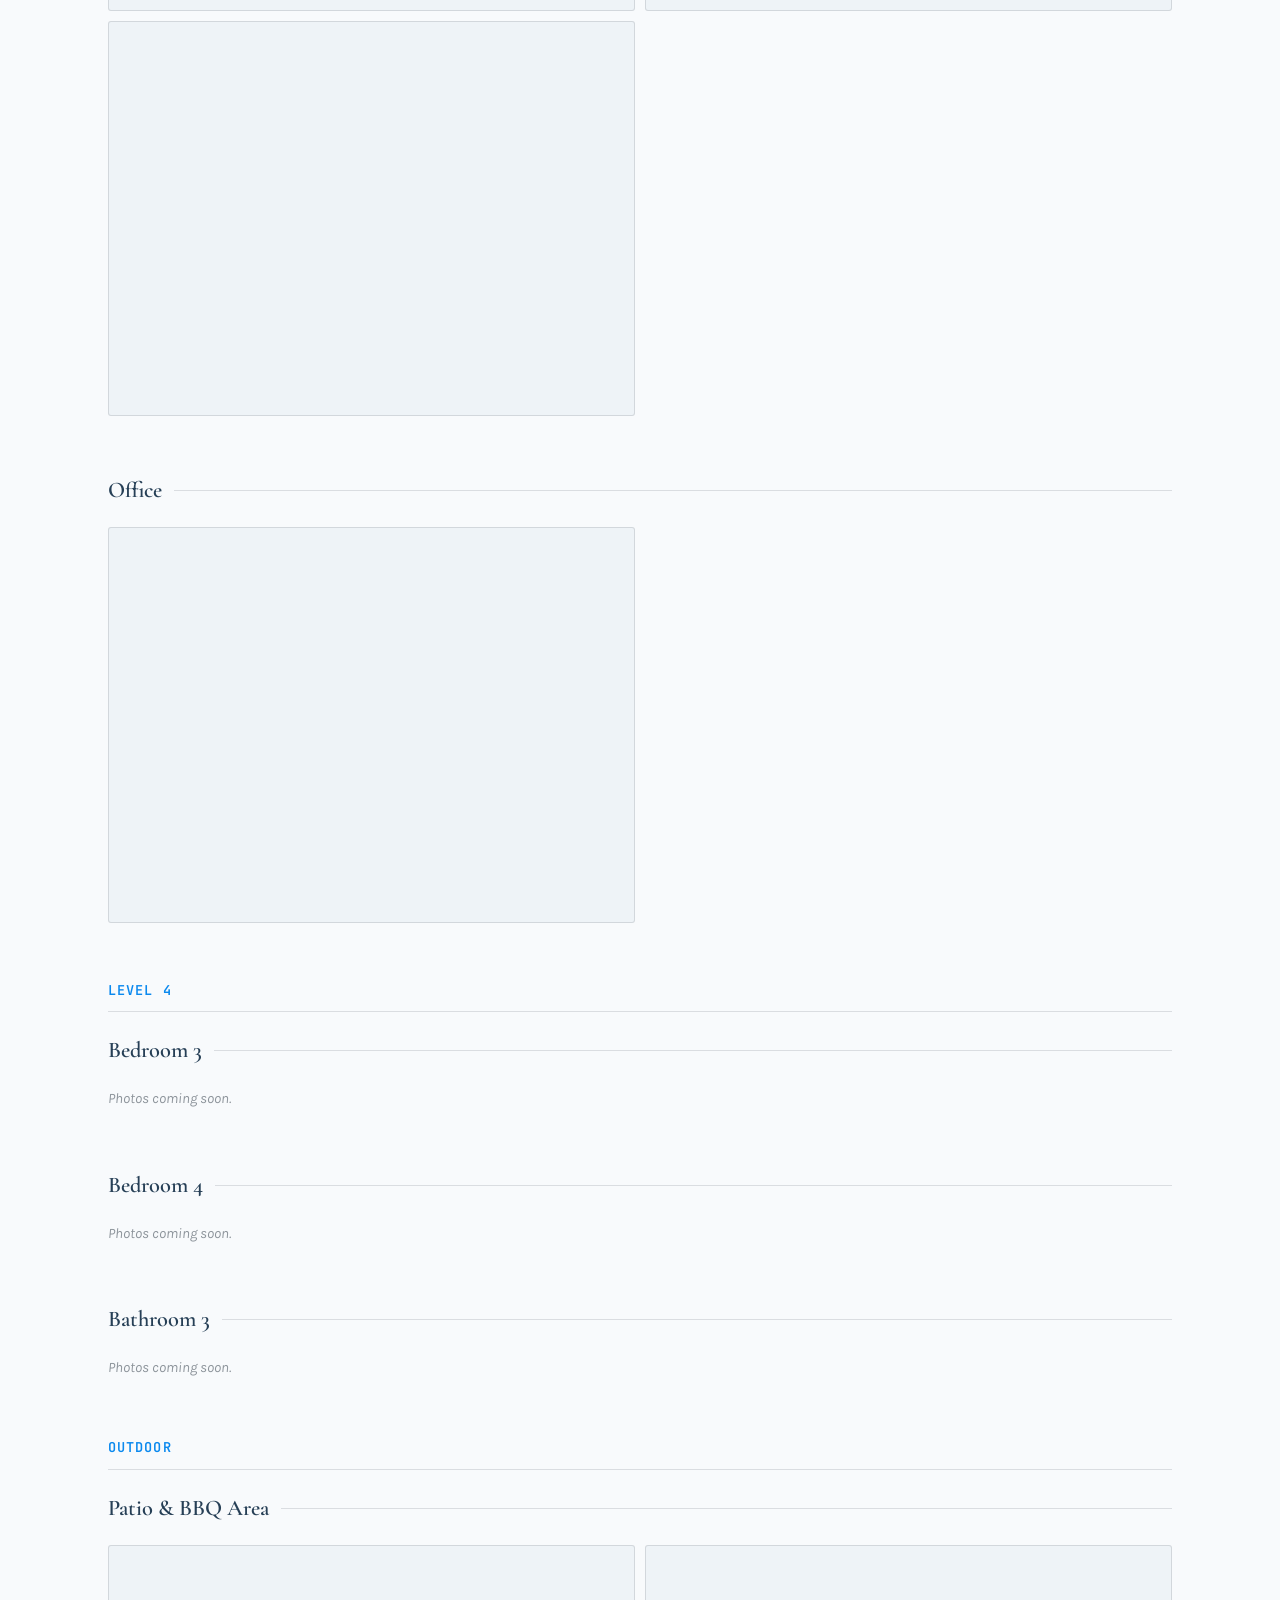
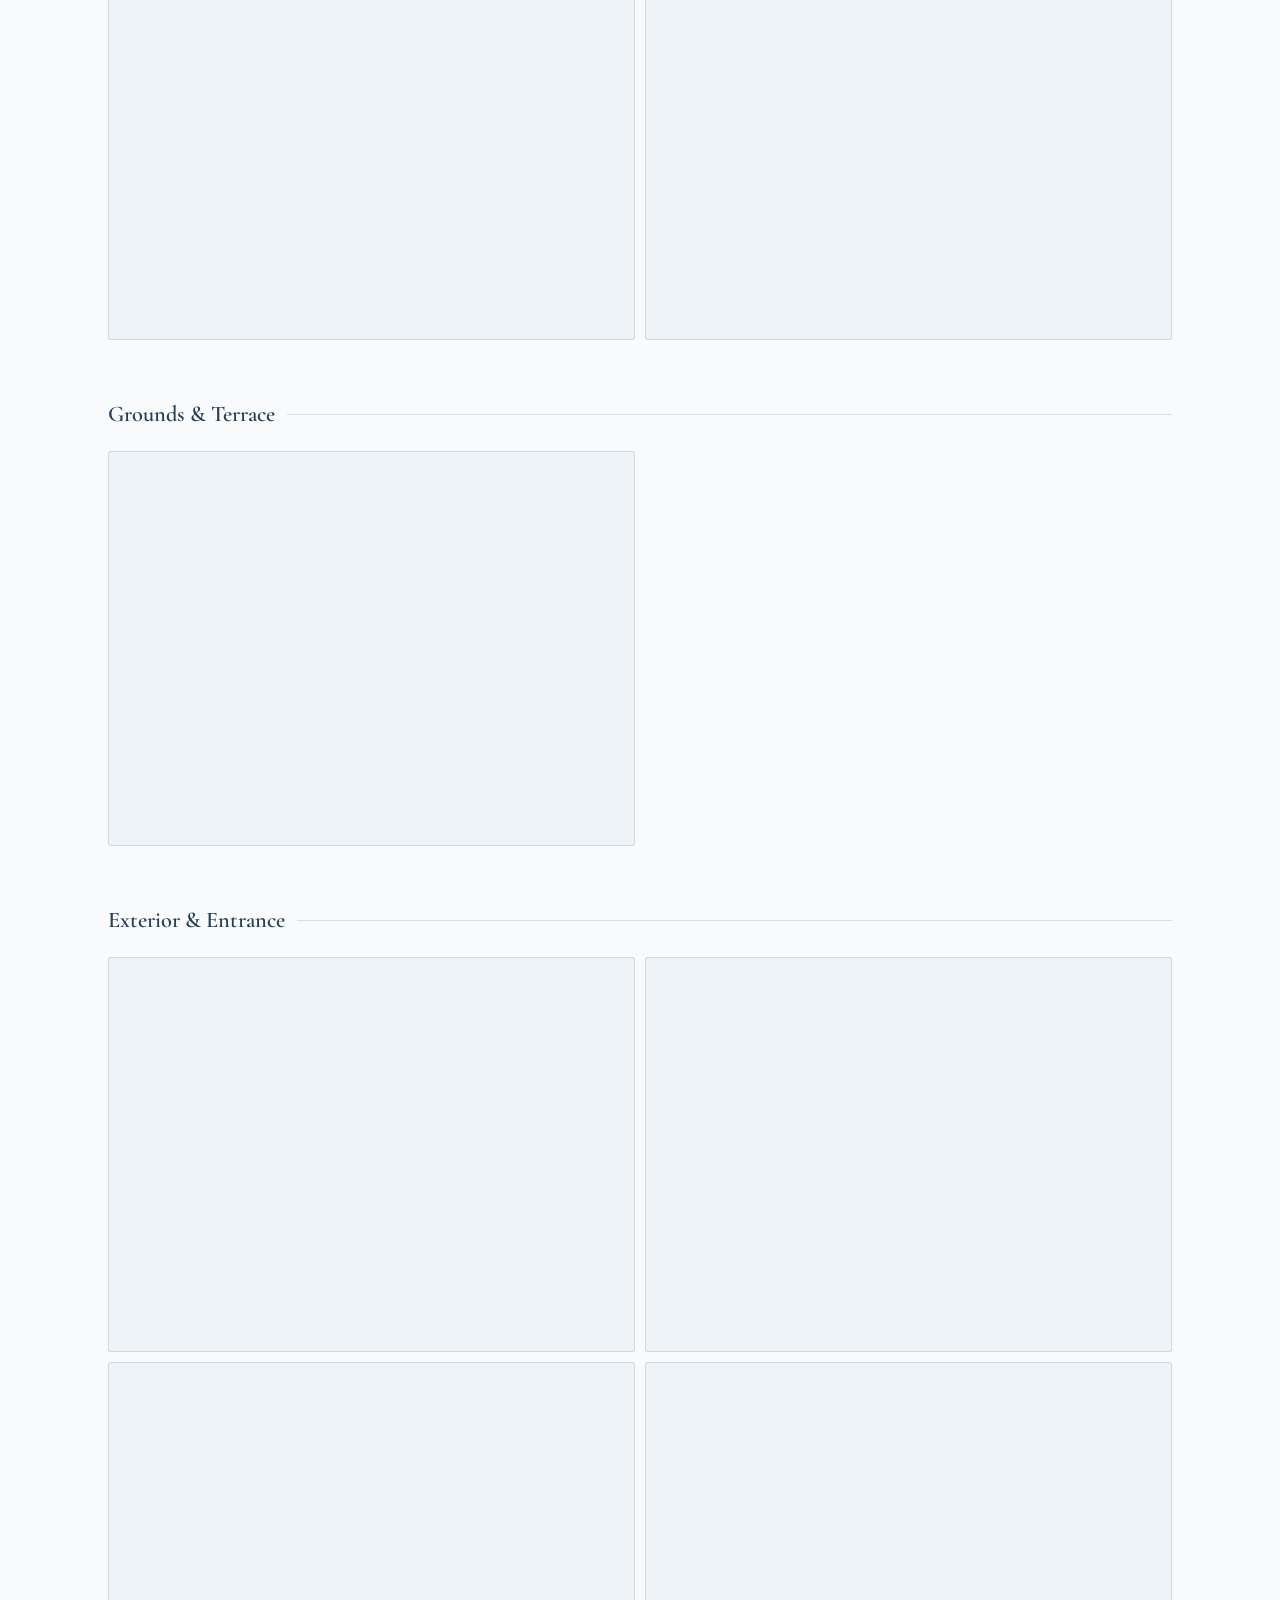
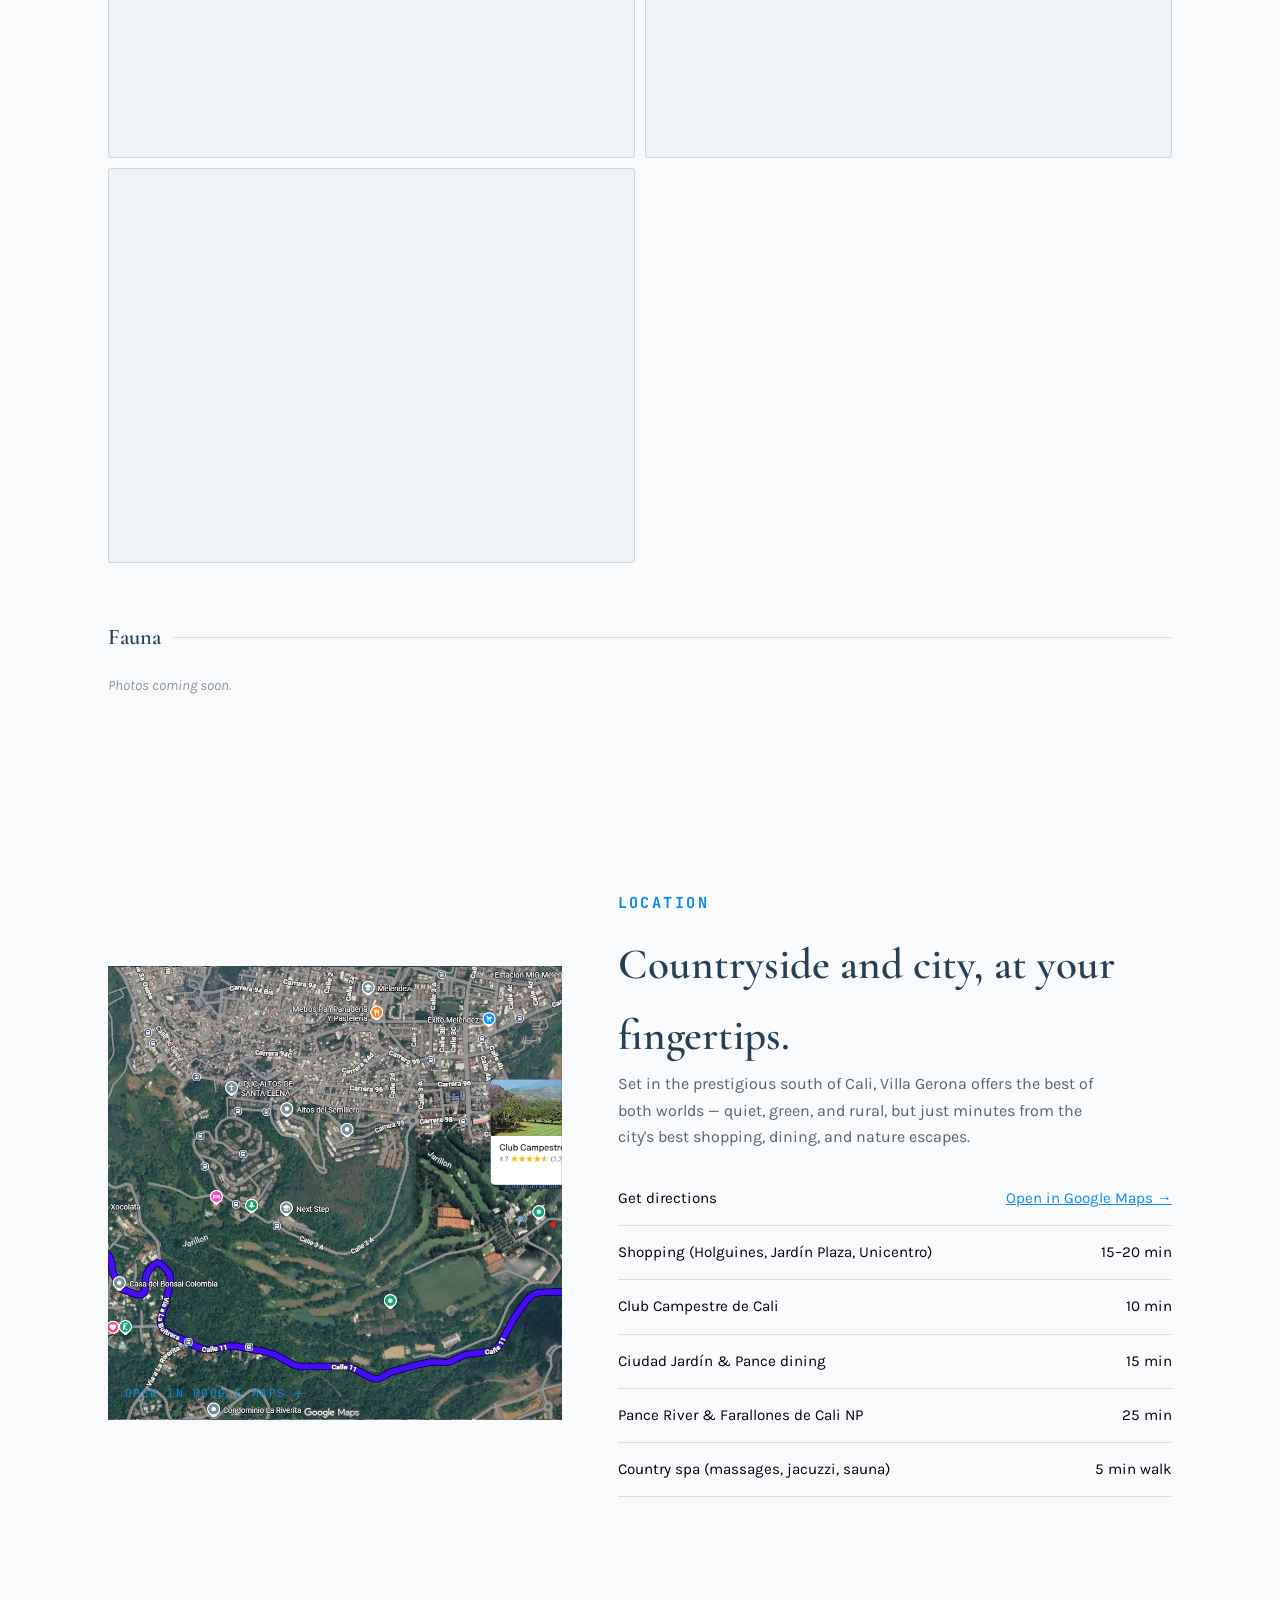
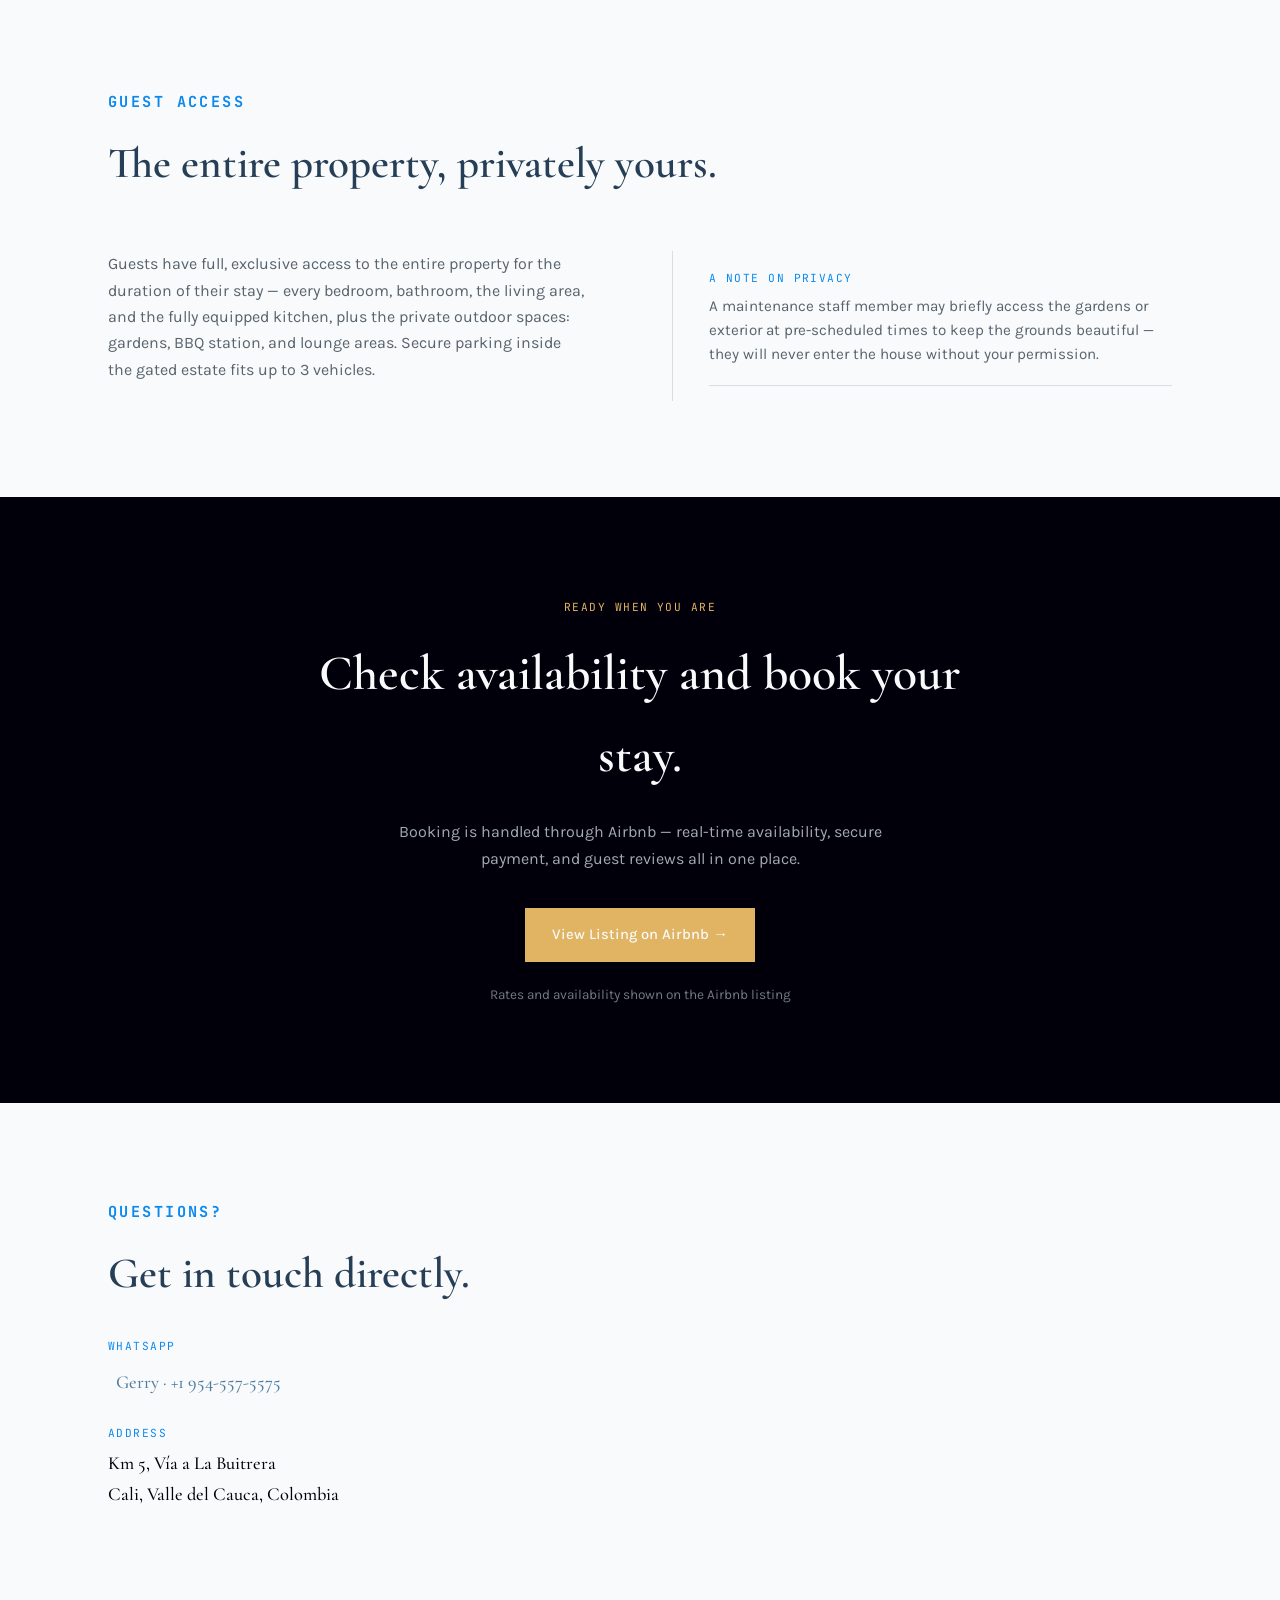
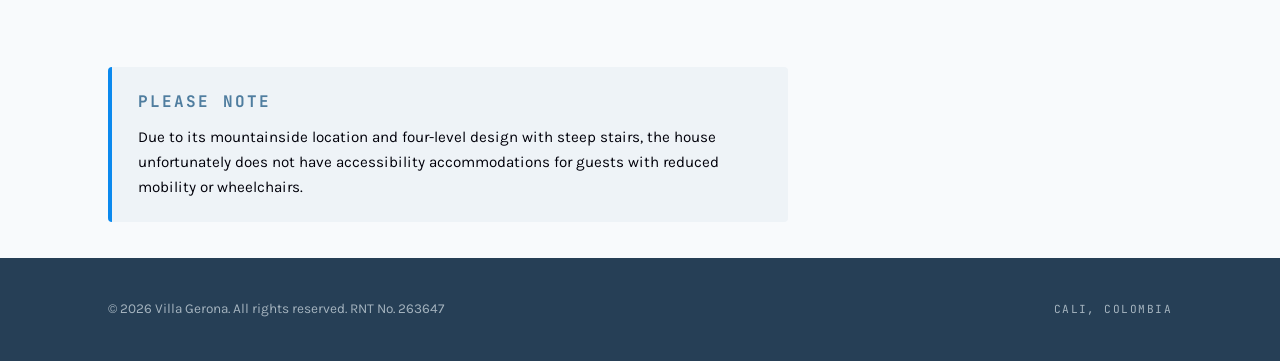
==== commit 02ca7f7b: "Add additional rooms and updated pulldown category color" ====
--- a/index.html
+++ b/index.html
@@ -35,7 +35,7 @@
   font-weight:600;
   text-transform:uppercase;
   letter-spacing:0.08em;
-  color:var(--gold);
+  color:var(--clay);
   border-bottom:1px solid var(--line);
   padding-bottom:10px;
   margin:56px 0 20px;
@@ -48,7 +48,7 @@
   font-weight:600;
   text-transform:uppercase;
   letter-spacing:0.08em;
-  color:var(--gold);
+  color:var(--clay);
   opacity:0.75;
   padding:10px 20px 2px;
 }
@@ -116,6 +116,7 @@
           <div class="dropdown-level-label">Level 1</div>
           <a href="#gallery-living-room">Living Room</a>
           <a href="#gallery-bedroom-level-1">Bedroom 1</a>
+          <a href="#gallery-bathroom-1">Bathroom 1</a>
           <div class="dropdown-level-label">Level 2</div>
           <a href="#gallery-kitchen">Kitchen</a>
           <a href="#gallery-laundry-room">Laundry Room</a>
@@ -127,10 +128,12 @@
           <div class="dropdown-level-label">Level 4</div>
           <a href="#gallery-bedroom-3">Bedroom 3</a>
           <a href="#gallery-bedroom-4">Bedroom 4</a>
+          <a href="#gallery-bathroom-3">Bathroom 3</a>
           <div class="dropdown-level-label">Outdoor</div>
           <a href="#gallery-patio-bbq">Patio &amp; BBQ Area</a>
           <a href="#gallery-grounds">Grounds &amp; Terrace</a>
           <a href="#gallery-exterior">Exterior &amp; Entrance</a>
+          <a href="#gallery-fauna">Fauna</a>
         </div>
       </div>
       <a href="#location">Location</a>
@@ -227,6 +230,11 @@
       <div class="photo-grid" data-category="bedroom-level-1" data-alt="Bedroom 1"></div>
     </div>
 
+    <div class="gallery-category" id="gallery-bathroom-1">
+      <div class="category-title">Bathroom 1</div>
+      <div class="photo-grid" data-category="bathroom-1" data-alt="Bathroom 1"></div>
+    </div>
+
     <div class="level-heading">Level 2</div>
 
     <div class="gallery-category" id="gallery-kitchen">
@@ -273,6 +281,11 @@
       <div class="photo-grid" data-category="bedroom-4" data-alt="Bedroom 4"></div>
     </div>
 
+    <div class="gallery-category" id="gallery-bathroom-3">
+      <div class="category-title">Bathroom 3</div>
+      <div class="photo-grid" data-category="bathroom-3" data-alt="Bathroom 3"></div>
+    </div>
+
     <div class="level-heading">Outdoor</div>
 
     <div class="gallery-category" id="gallery-patio-bbq">
@@ -288,6 +301,11 @@
     <div class="gallery-category" id="gallery-exterior">
       <div class="category-title">Exterior &amp; Entrance</div>
       <div class="photo-grid" data-category="exterior" data-alt="Exterior of the house"></div>
+    </div>
+
+    <div class="gallery-category" id="gallery-fauna">
+      <div class="category-title">Fauna</div>
+      <div class="photo-grid" data-category="fauna" data-alt="Local wildlife"></div>
     </div>
 
   </div>
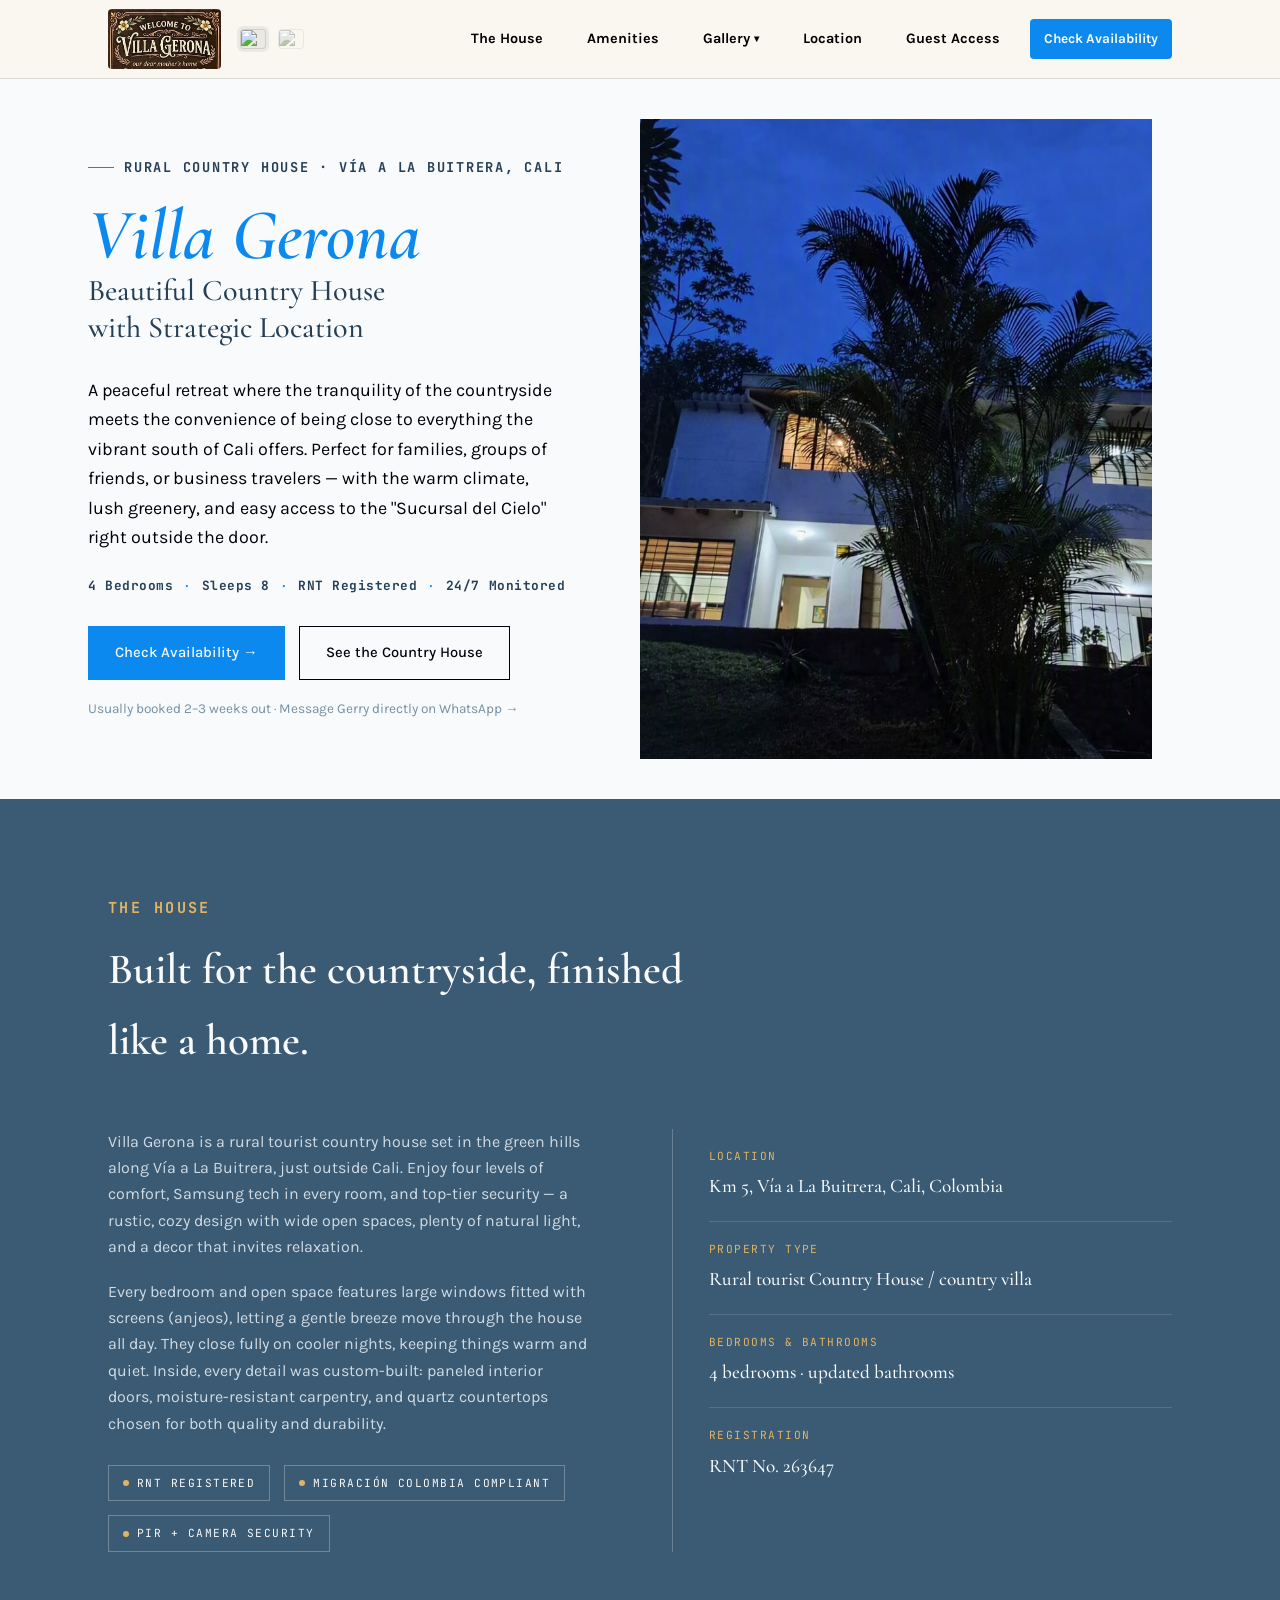
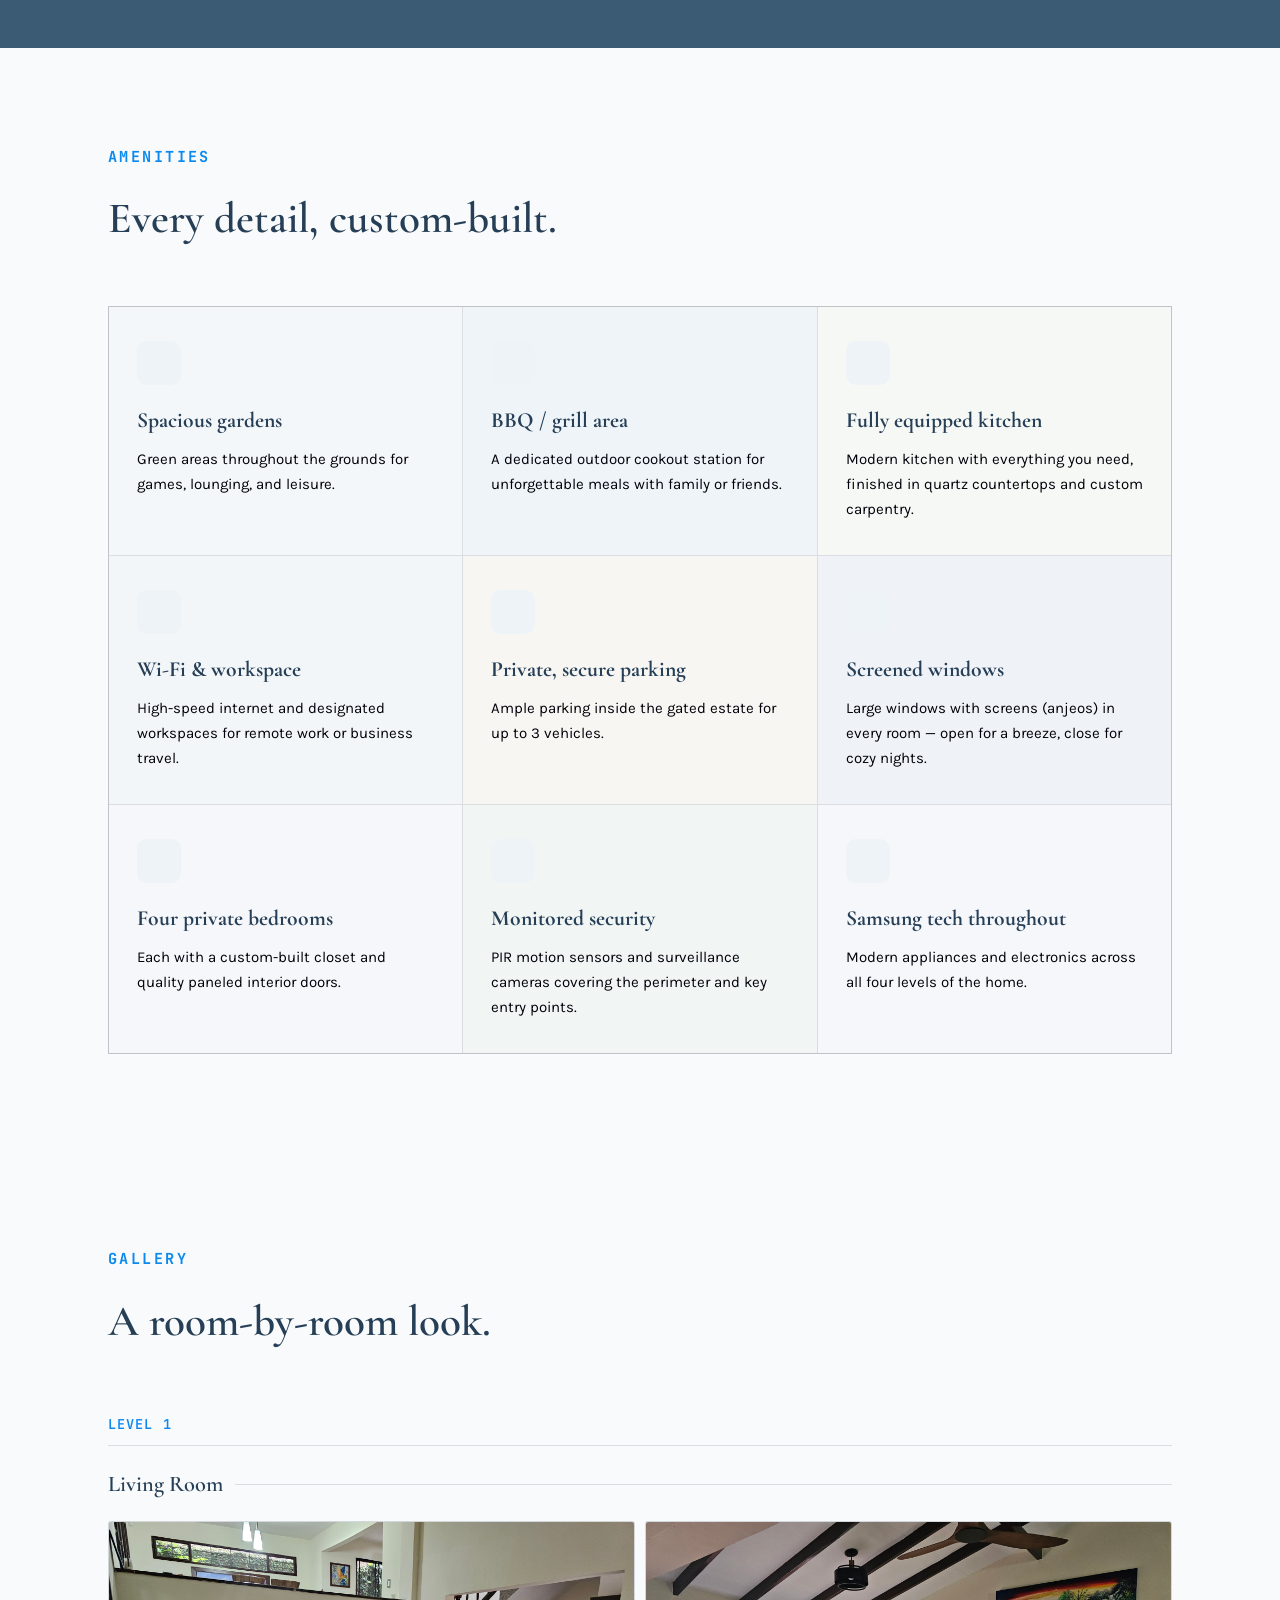
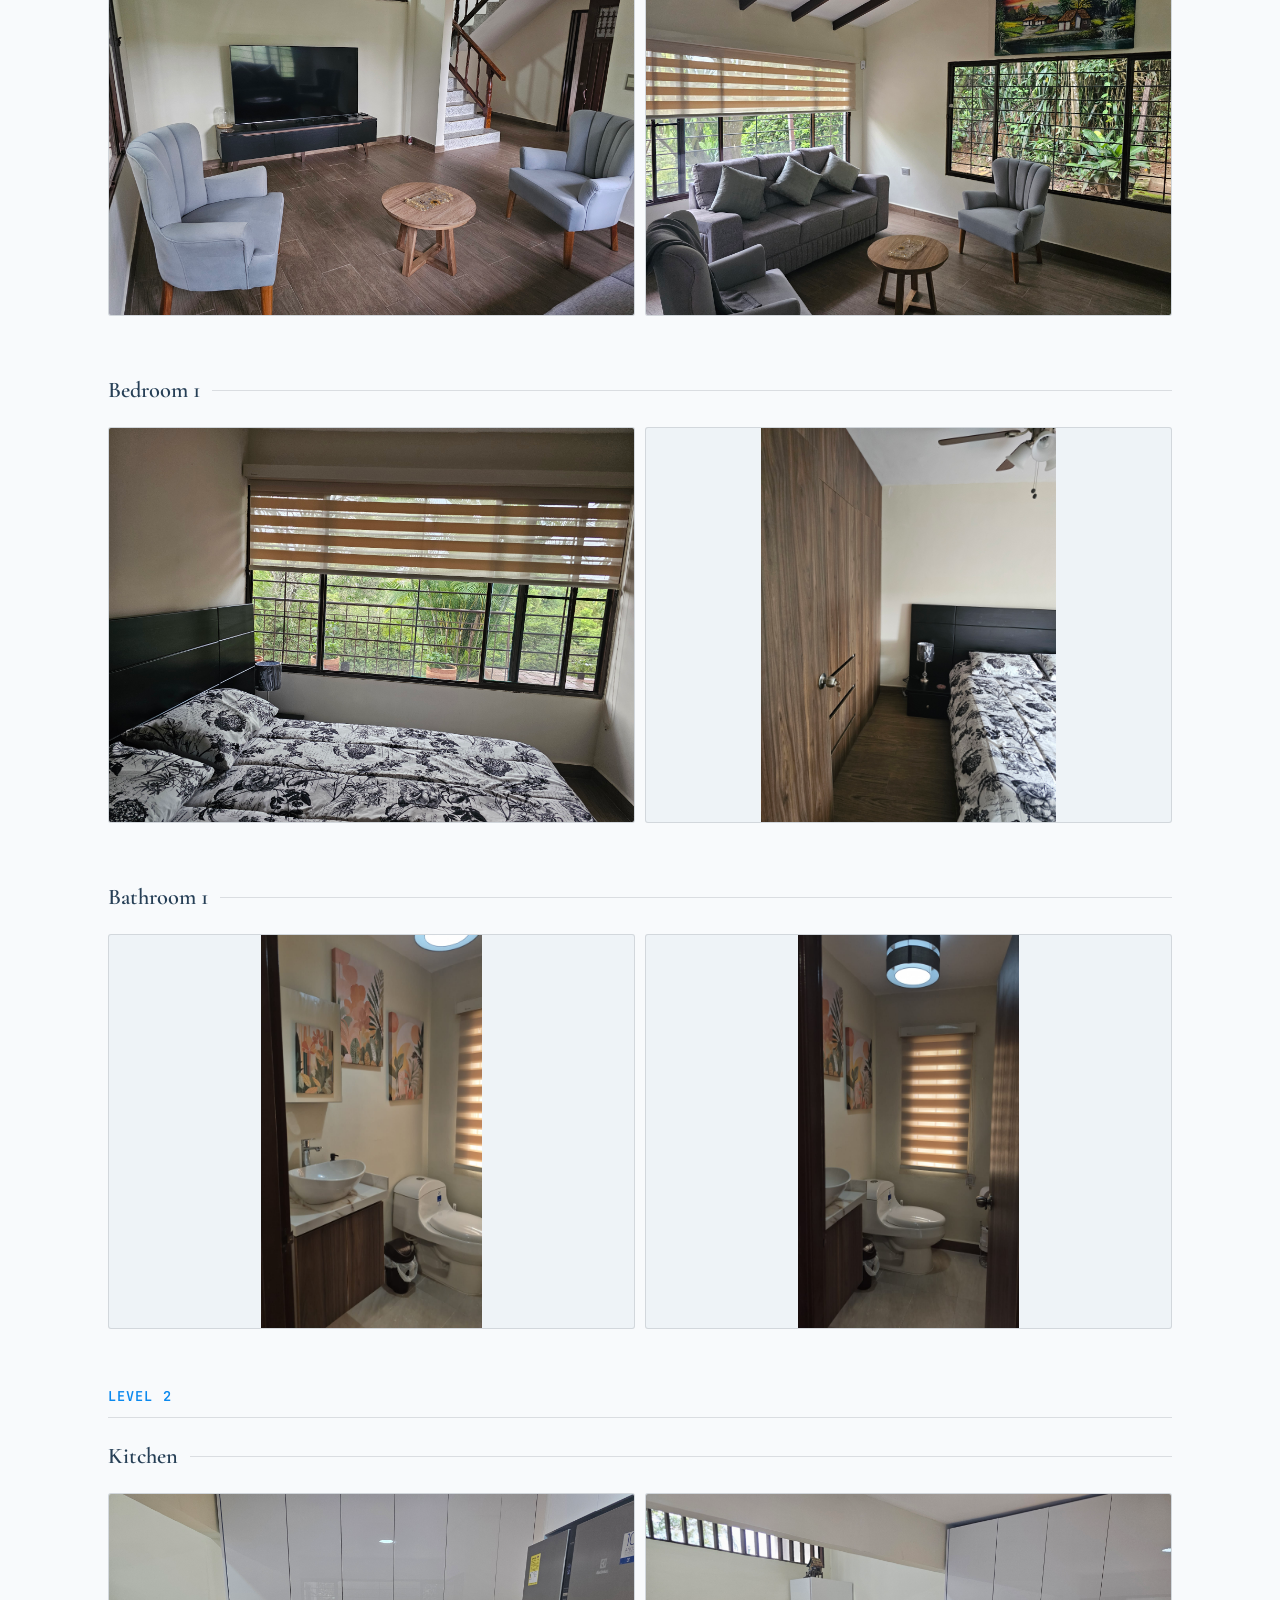
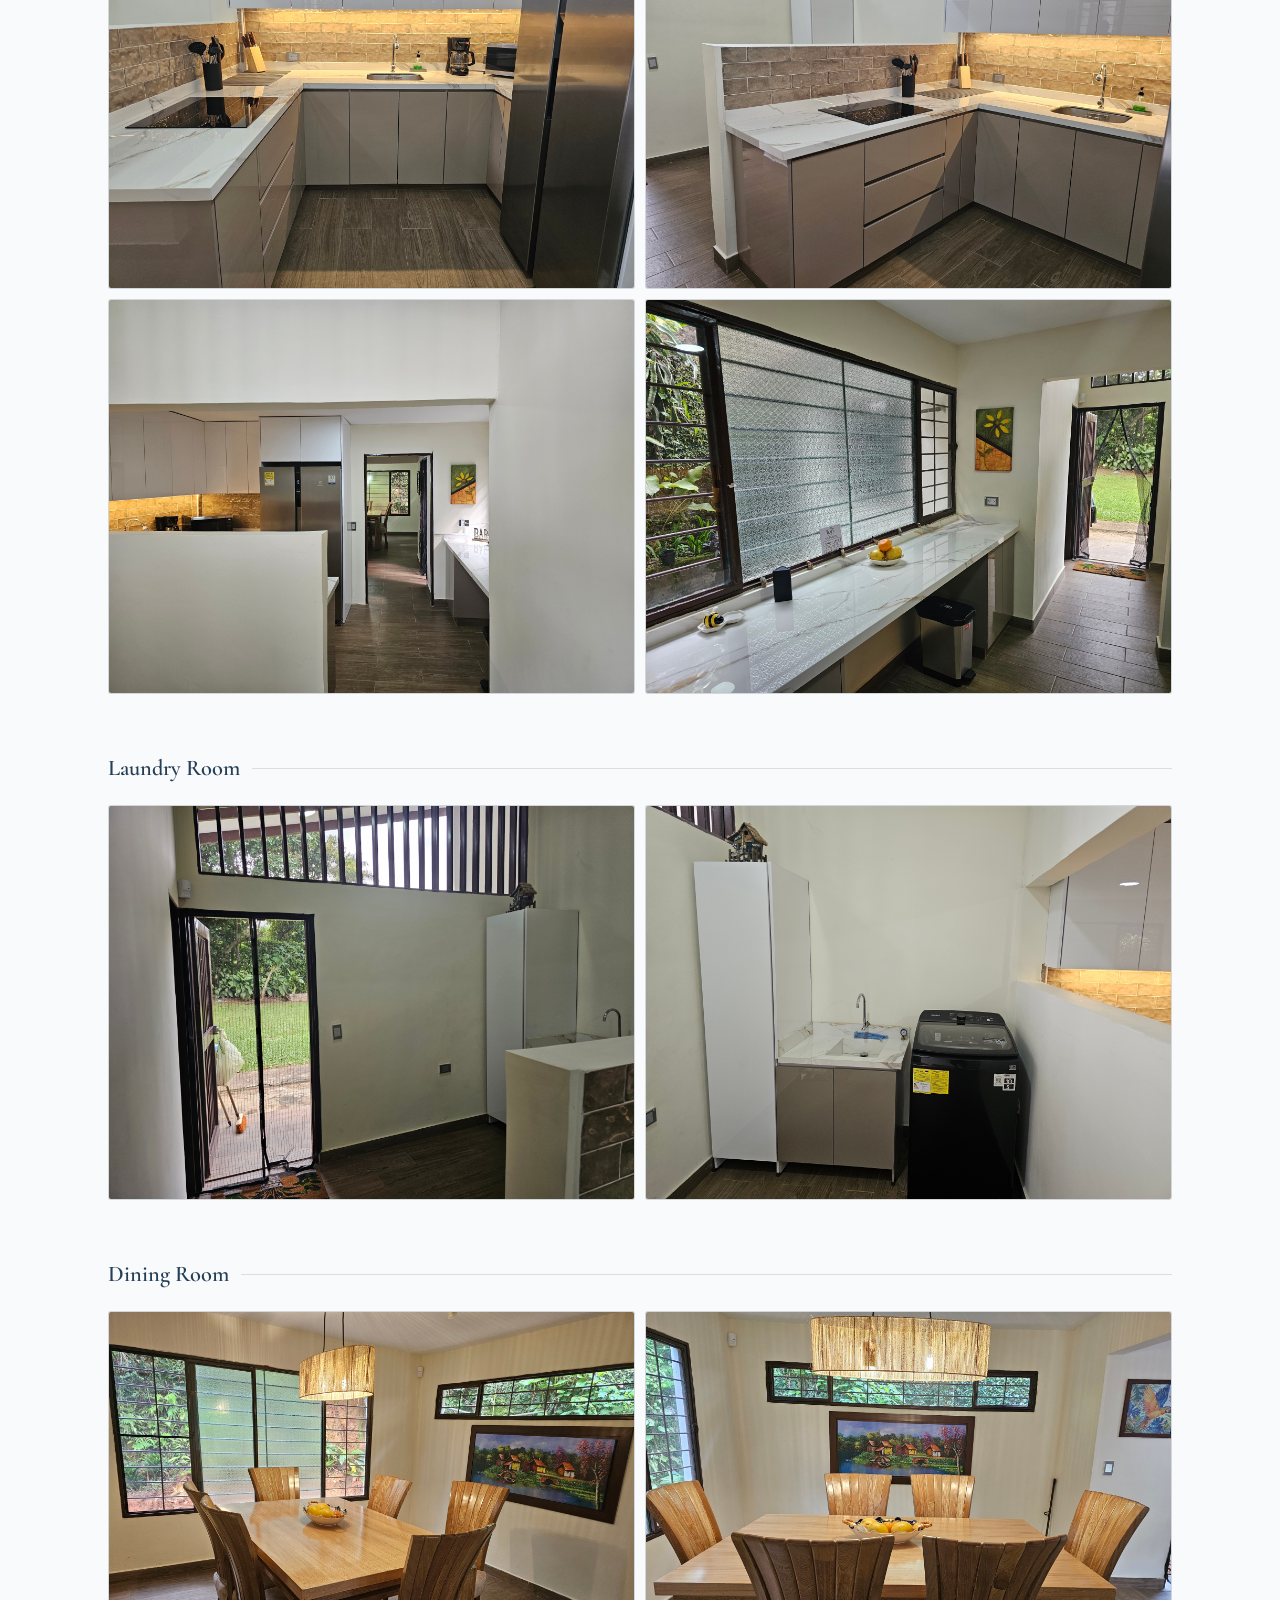
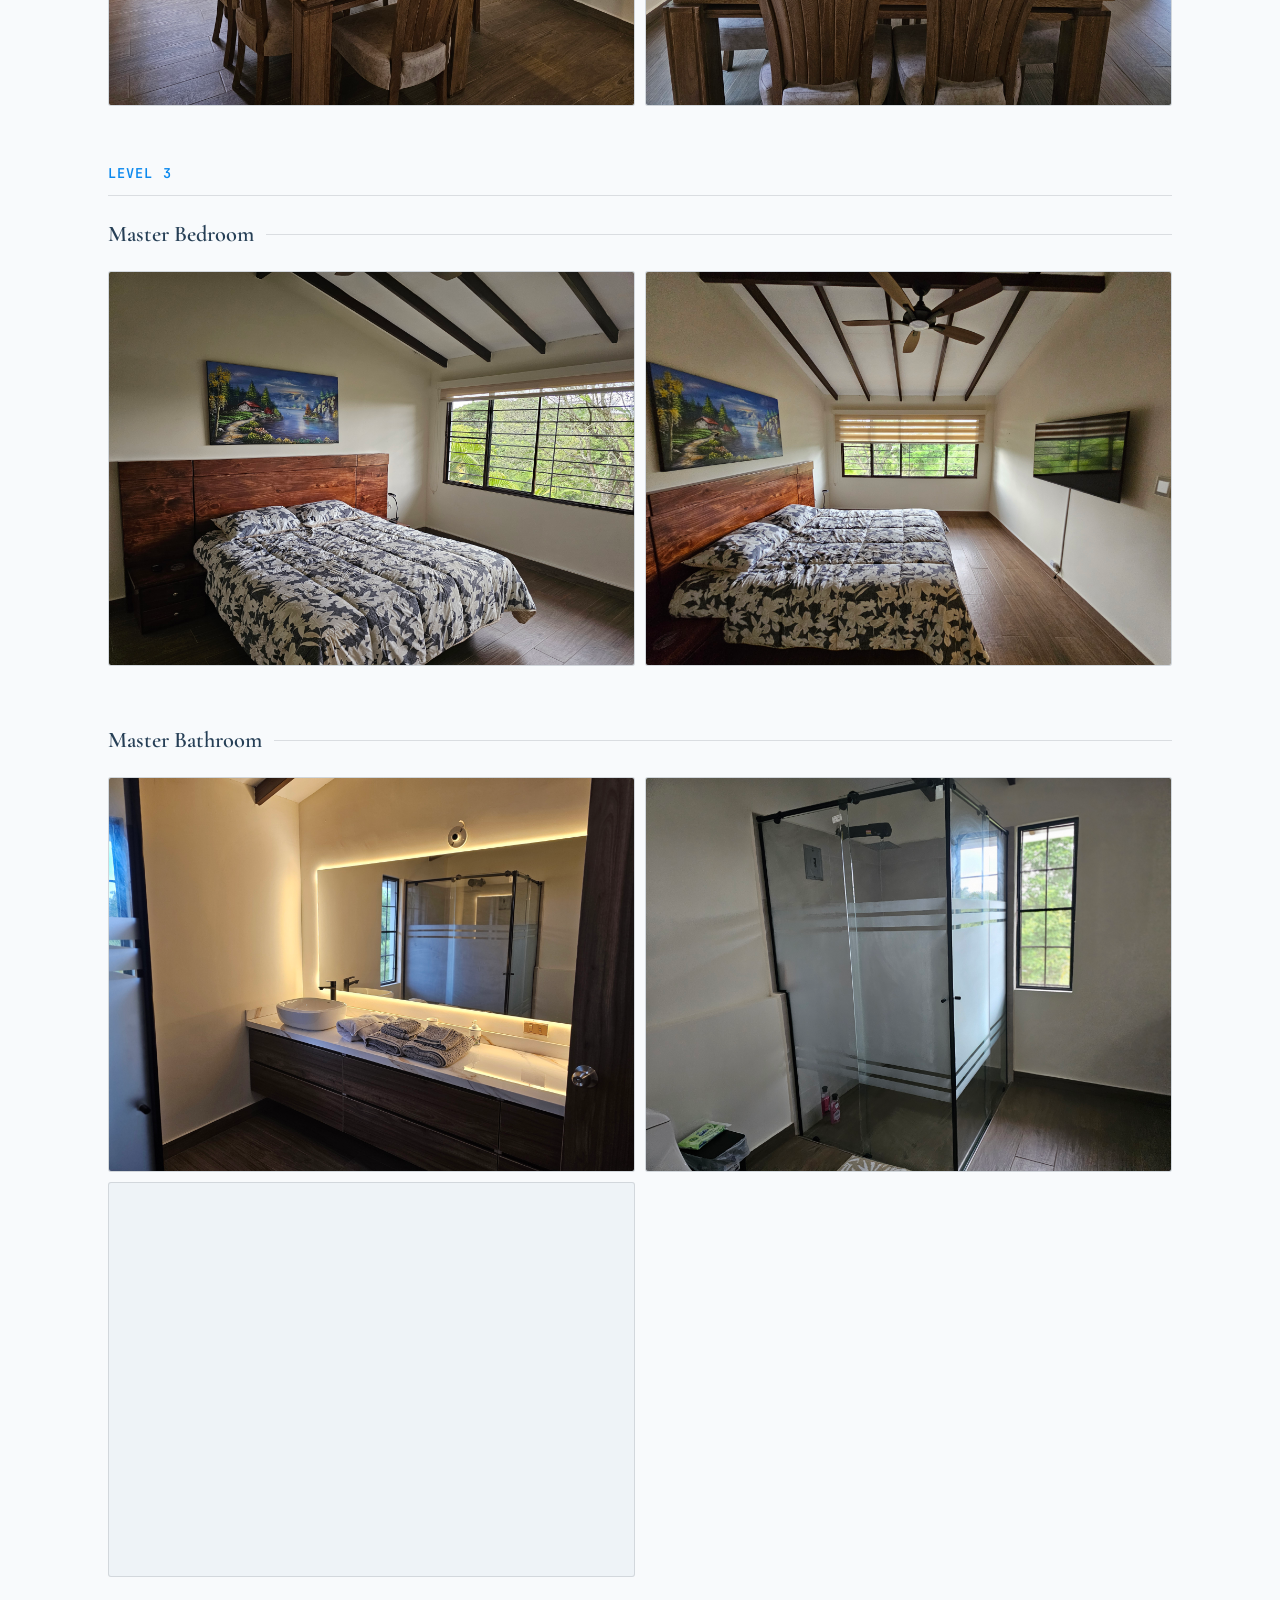
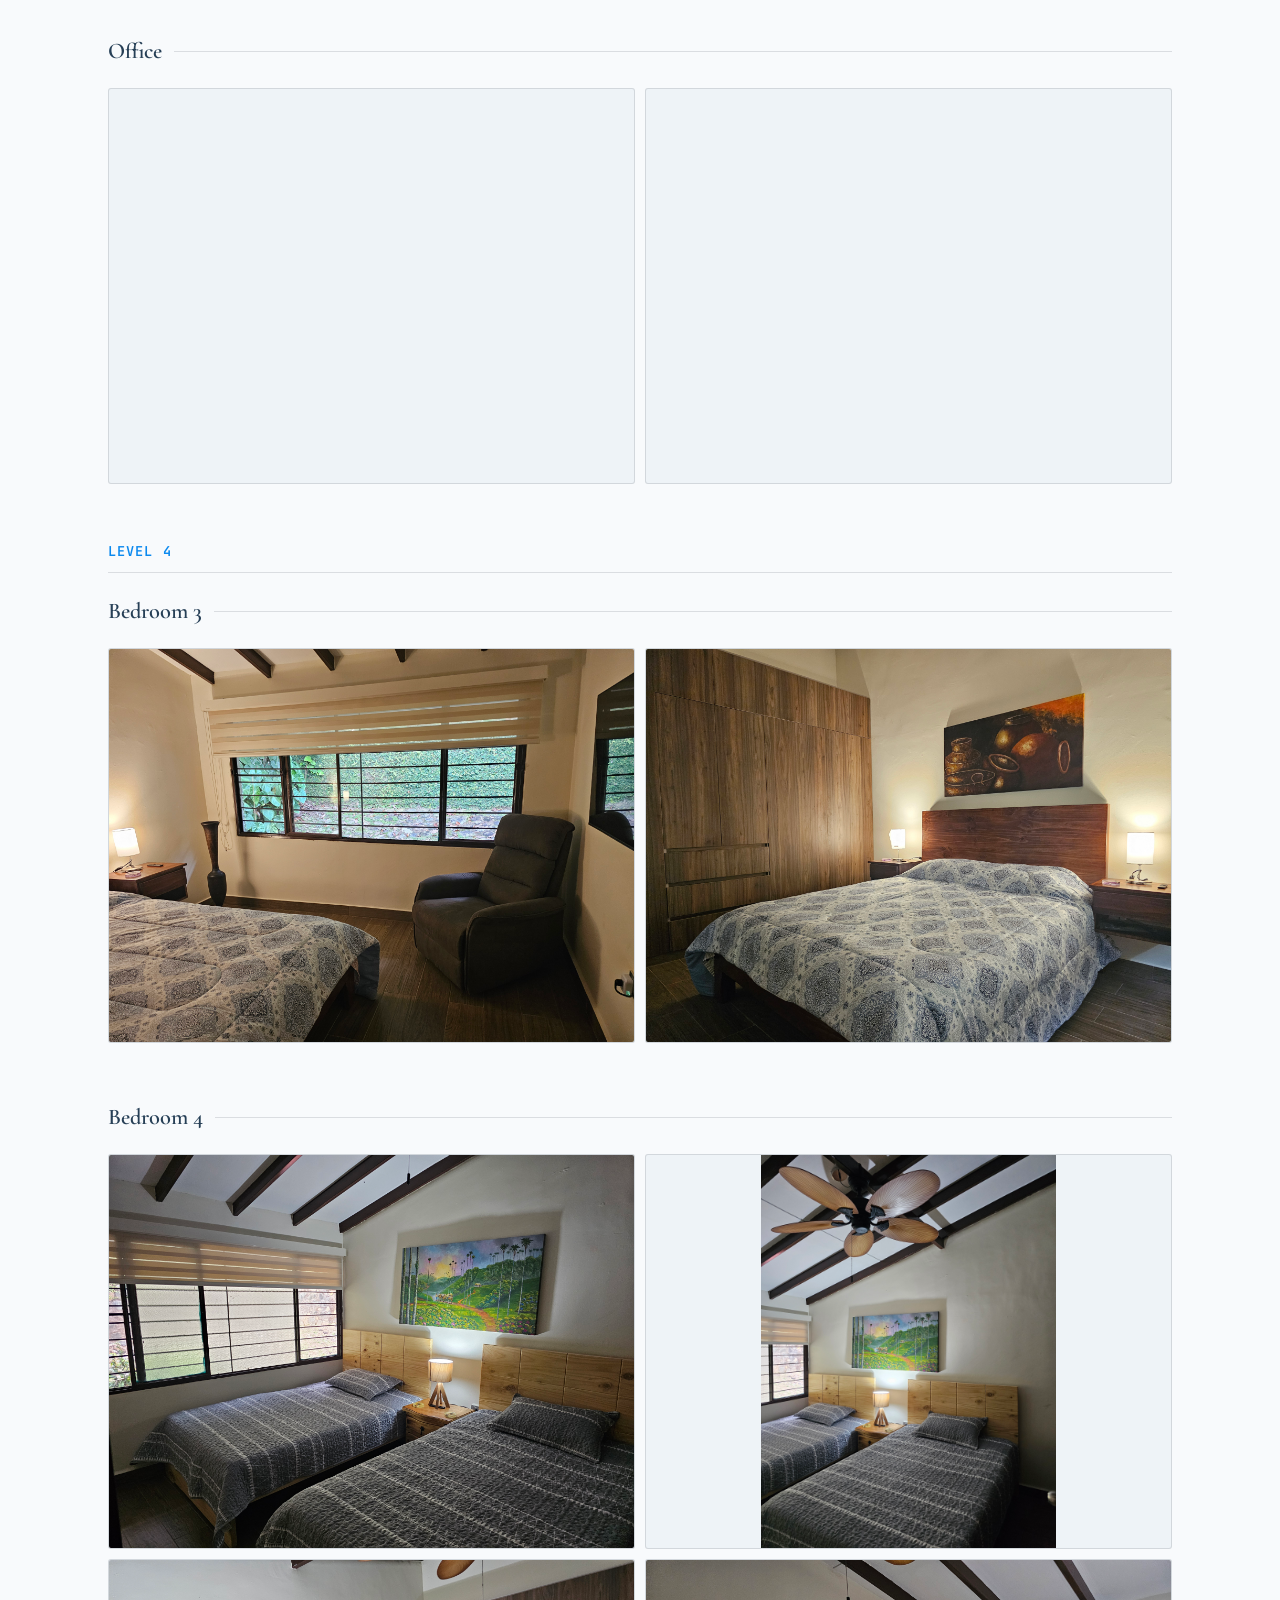
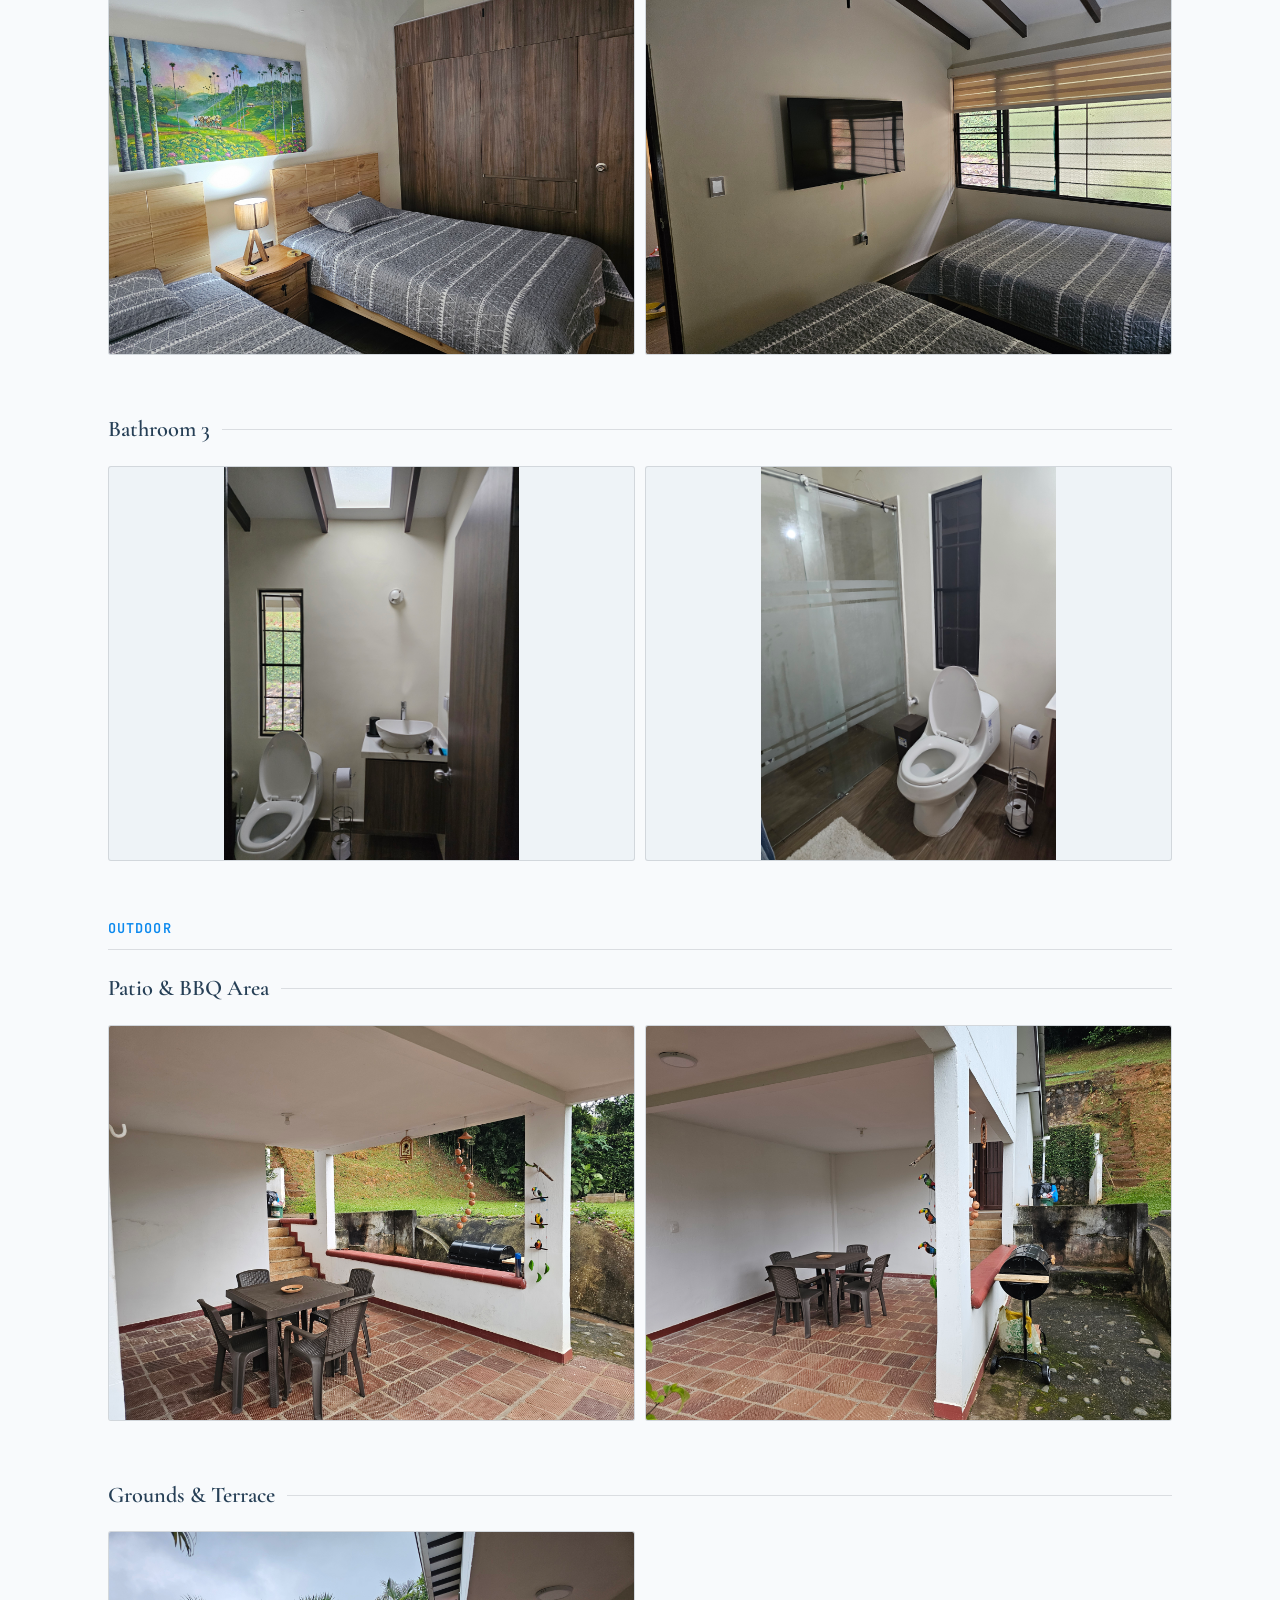
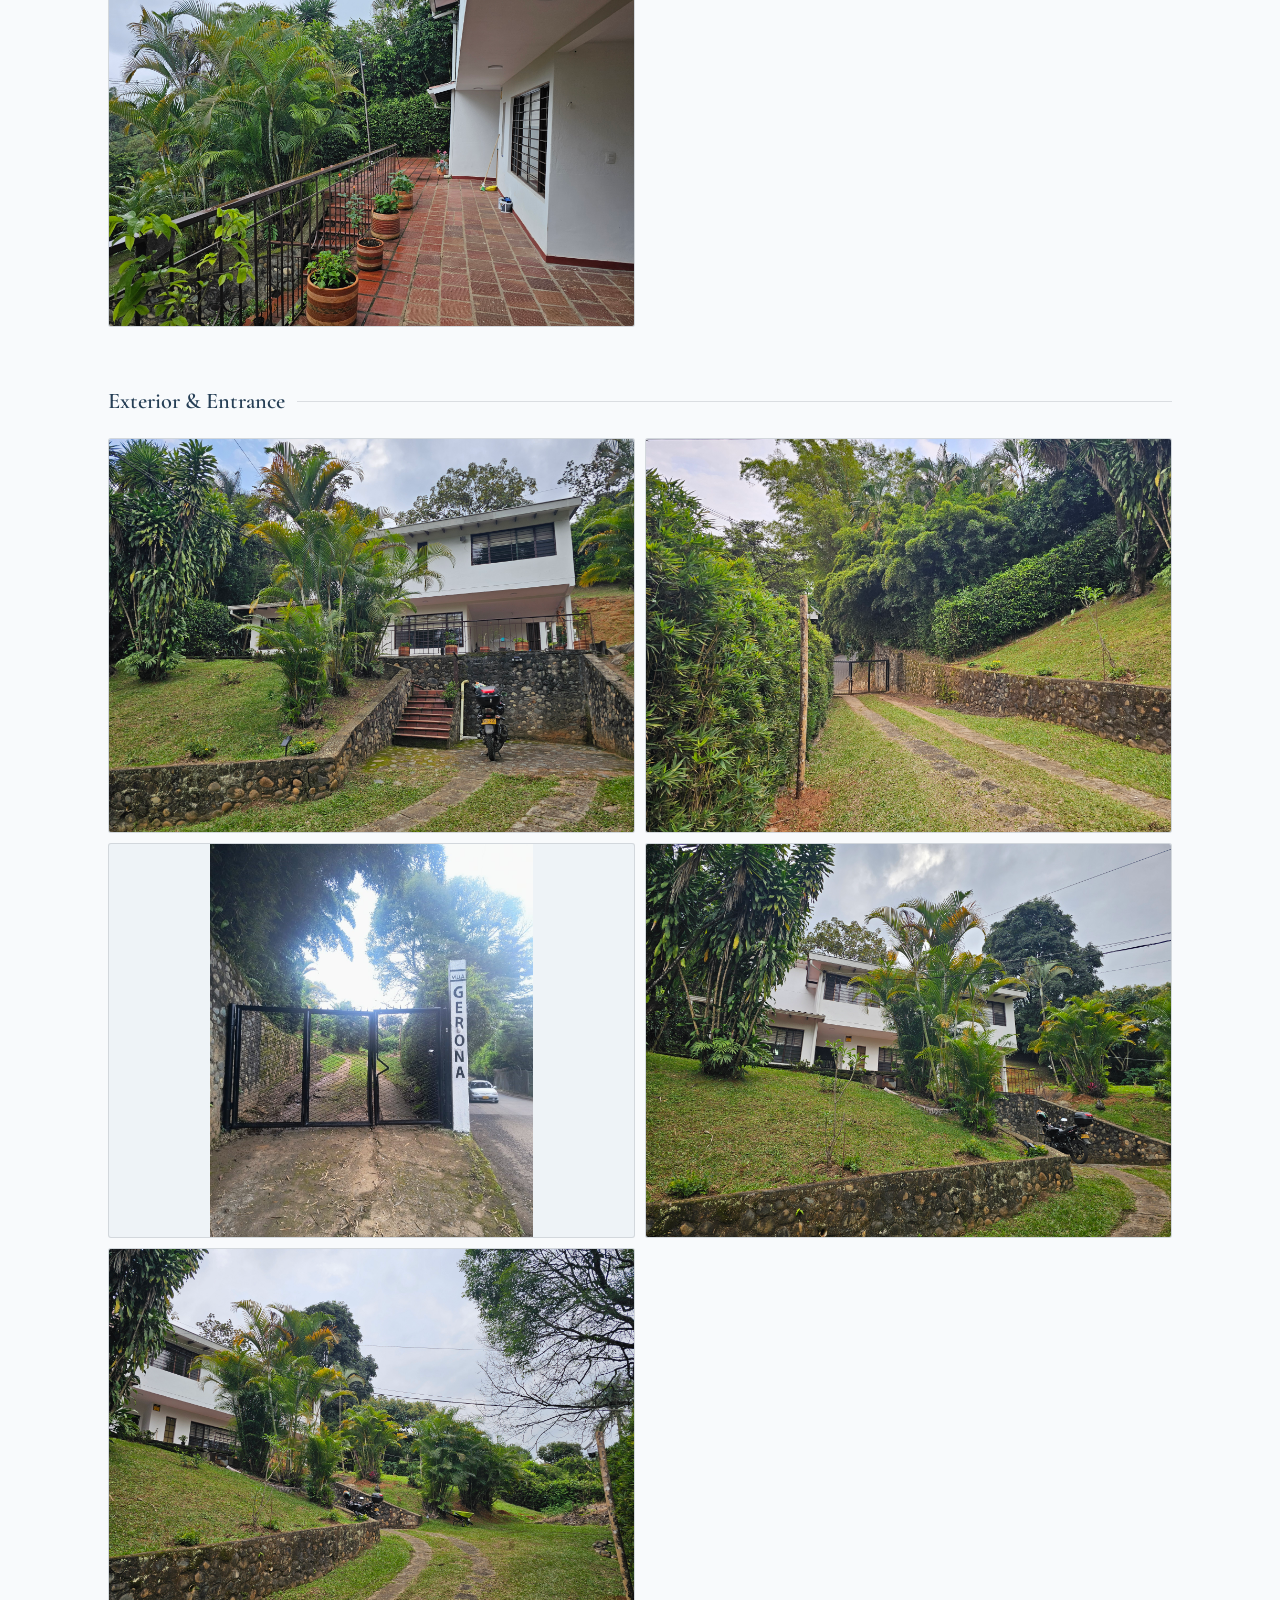
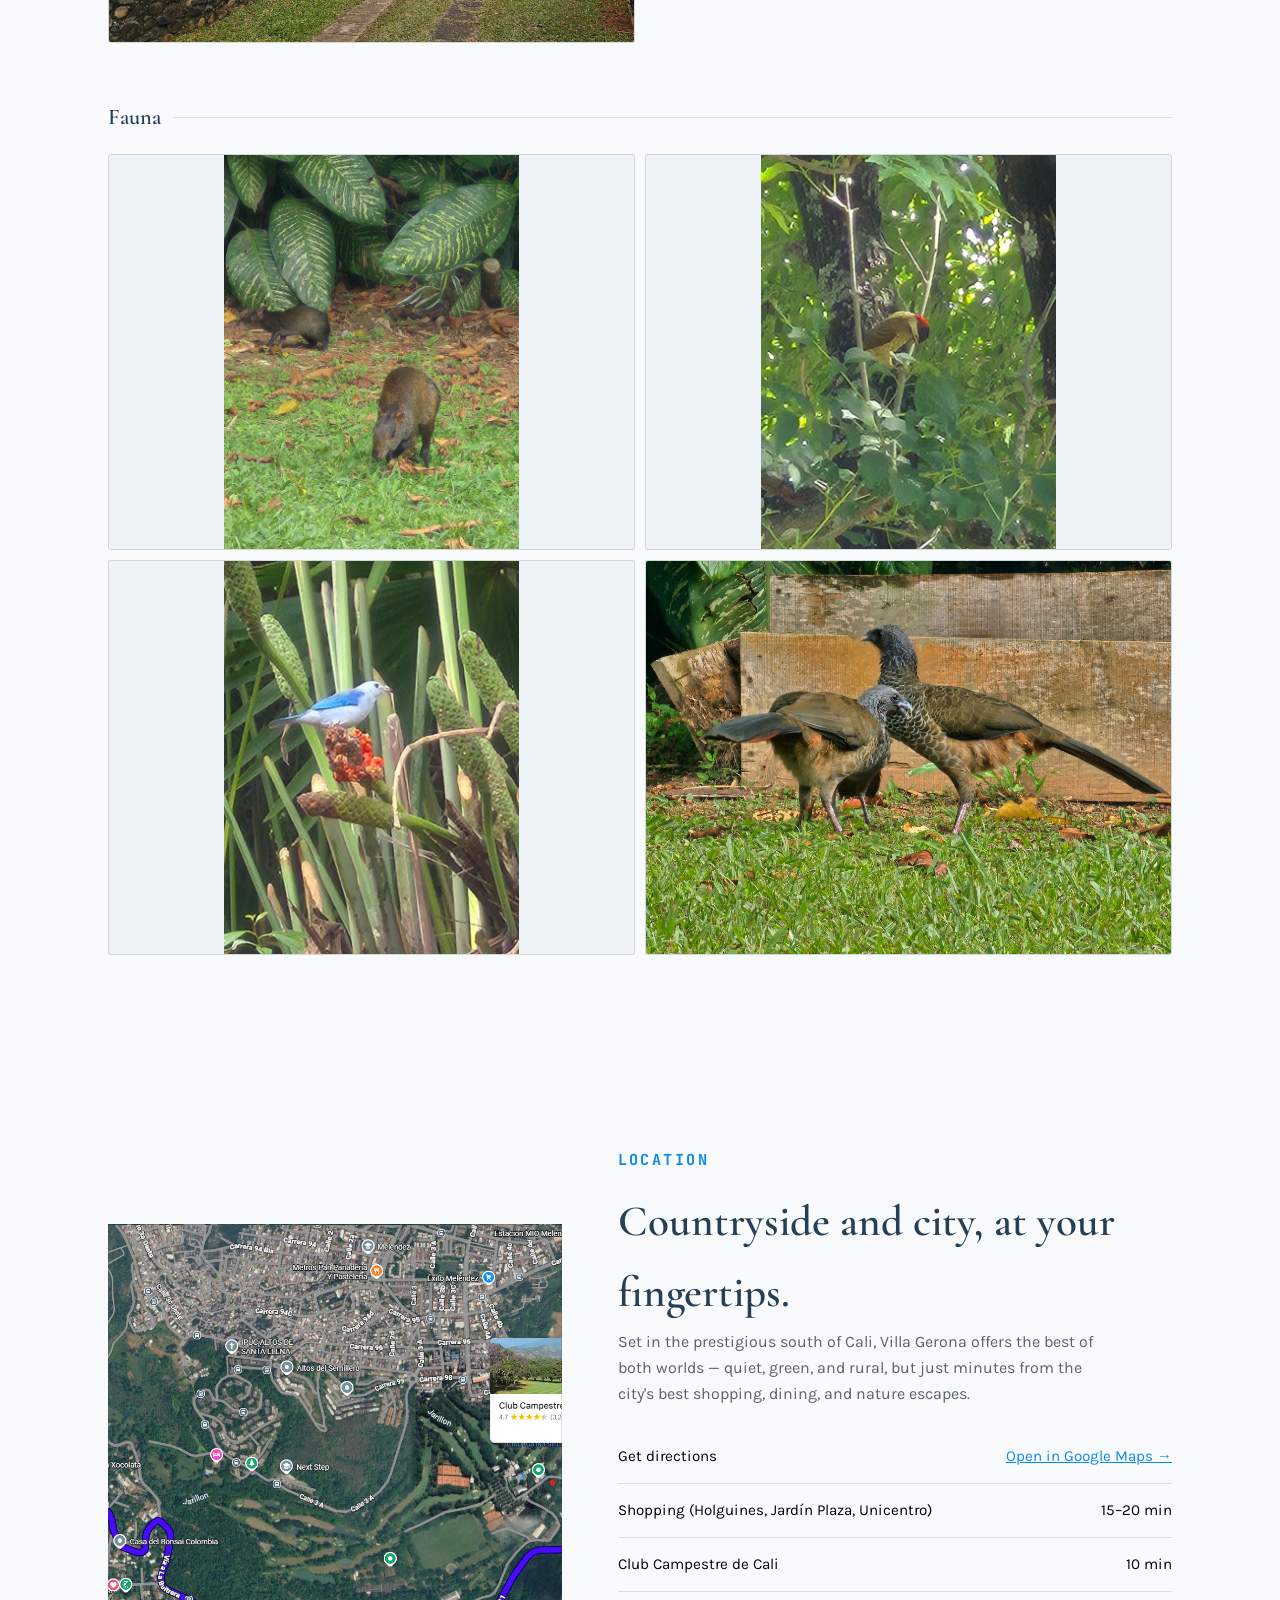
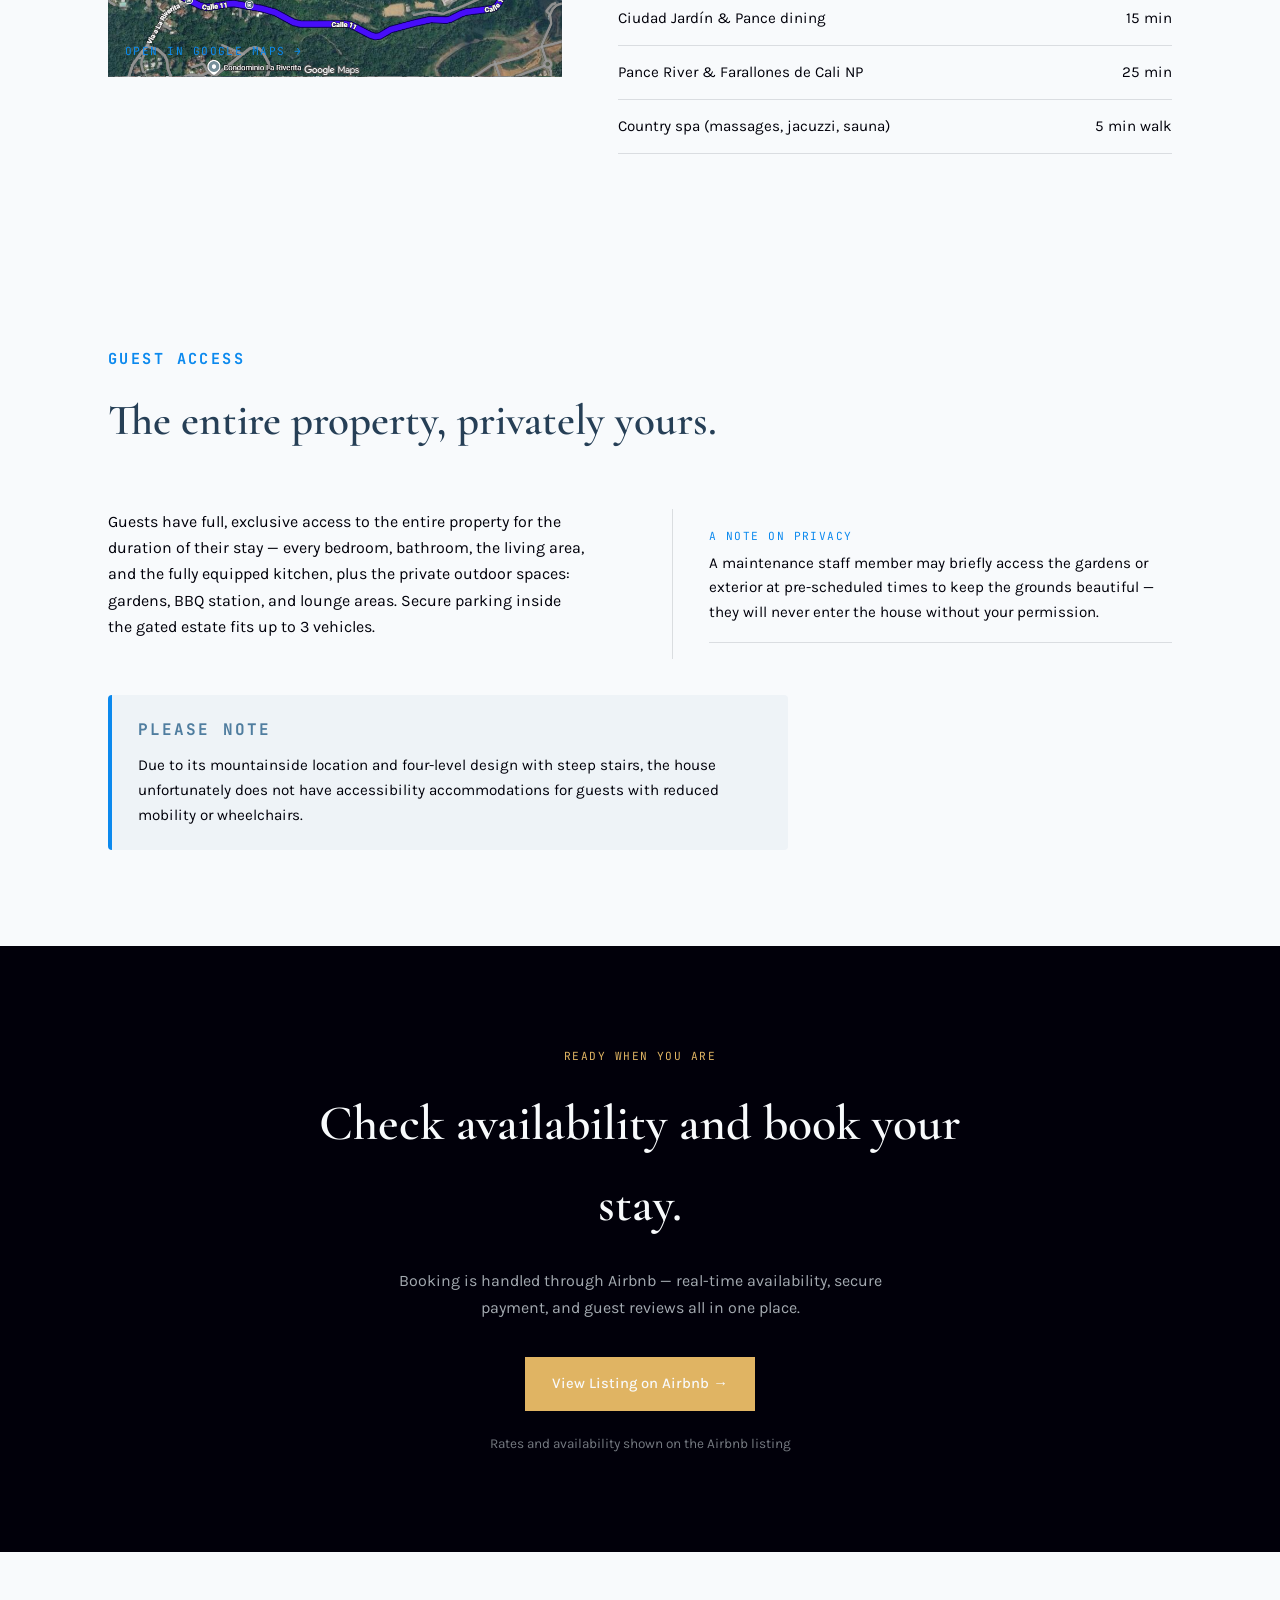
==== commit 2babf2a3: "Move some sections around" ====
--- a/index.html
+++ b/index.html
@@ -344,11 +344,15 @@
     </div>
     <div class="story-grid">
       <div>
-        <p style="color:rgba(35,48,60,0.75); max-width:480px;">Guests have full, exclusive access to the entire property for the duration of their stay — every bedroom, bathroom, the living area, and the fully equipped kitchen, plus the private outdoor spaces: gardens, BBQ station, and lounge areas. Secure parking inside the gated estate fits up to 3 vehicles.</p>
+        <p style="color:var(--ink); max-width:480px;">Guests have full, exclusive access to the entire property for the duration of their stay — every bedroom, bathroom, the living area, and the fully equipped kitchen, plus the private outdoor spaces: gardens, BBQ station, and lounge areas. Secure parking inside the gated estate fits up to 3 vehicles.</p>
       </div>
       <div class="story-facts" style="border-left:1px solid var(--line); padding-left:36px;">
-        <div class="fact" style="border-bottom:1px solid var(--line);"><span class="mono" style="color:var(--clay);">A note on privacy</span><div class="val" style="font-size:0.95rem; font-family:'Karla',sans-serif; font-weight:400; color:rgba(35,48,60,0.75); line-height:1.6;">A maintenance staff member may briefly access the gardens or exterior at pre-scheduled times to keep the grounds beautiful — they will never enter the house without your permission.</div></div>
-      </div>
+        <div class="fact" style="border-bottom:1px solid var(--line);"><span class="mono" style="color:var(--clay);">A note on privacy</span><div class="val" style="font-size:0.95rem; font-family:'Karla',sans-serif; font-weight:400; color:var(--ink); line-height:1.6;">A maintenance staff member may briefly access the gardens or exterior at pre-scheduled times to keep the grounds beautiful — they will never enter the house without your permission.</div></div>
+      </div>
+    </div>
+    <div style="background:var(--stone); border-left:4px solid var(--clay); border-radius:4px; padding:22px 26px; max-width:680px; margin-top:36px;">
+      <p class="mono" style="color:var(--clay-dark); font-size:1rem; font-weight:700; margin-bottom:10px;">Please Note</p>
+      <p style="color:var(--ink); font-size:0.95rem;">Due to its mountainside location and four-level design with steep stairs, the house unfortunately does not have accessibility accommodations for guests with reduced mobility or wheelchairs.</p>
     </div>
   </div>
 </section>
@@ -376,13 +380,6 @@
   </div>
 </section>
 
-<div class="wrap" style="padding:36px 28px;">
-  <div style="background:var(--stone); border-left:4px solid var(--clay); border-radius:4px; padding:22px 26px; max-width:680px;">
-    <p class="mono" style="color:var(--clay-dark); font-size:1rem; font-weight:700; margin-bottom:10px;">Please Note</p>
-    <p style="color:var(--ink); font-size:0.95rem;">Due to its mountainside location and four-level design with steep stairs, the house unfortunately does not have accessibility accommodations for guests with reduced mobility or wheelchairs.</p>
-  </div>
-</div>
-
 <footer>
   <div class="wrap">
     <div>© 2026 Villa Gerona. All rights reserved. RNT No. 263647</div>
--- a/styles.css
+++ b/styles.css
@@ -66,13 +66,17 @@
   .nav-dropdown{position:relative;}
   .nav-dropdown-toggle{display:inline-flex; align-items:center; gap:4px;}
   .chevron{font-size:0.7em; transition:transform 0.2s;}
-  .nav-dropdown:hover .chevron{transform:rotate(180deg);}
+  @media (hover:hover) and (pointer:fine){
+    .nav-dropdown:hover .chevron{transform:rotate(180deg);}
+  }
   .nav-dropdown-menu{
     display:none; position:absolute; top:100%; left:0; z-index:60;
     background:var(--stone-light); border:1px solid var(--line); border-radius:6px;
     box-shadow:0 10px 24px rgba(0,0,0,0.1); min-width:220px; padding:6px; margin-top:4px;
   }
-  .nav-dropdown:hover .nav-dropdown-menu{display:block;}
+  @media (hover:hover) and (pointer:fine){
+    .nav-dropdown:hover .nav-dropdown-menu{display:block;}
+  }
   .nav-dropdown-menu a{
     display:block; padding:10px 12px; font-size:0.85rem; font-weight:600;
     color:var(--ink); border-radius:4px; white-space:nowrap;
@@ -289,6 +293,7 @@
       background:var(--stone-light); border-bottom:1px solid var(--line);
       flex-direction:column; align-items:stretch; gap:0; padding:8px 0;
       box-shadow:0 8px 16px rgba(0,0,0,0.06);
+      max-height:calc(100vh - 78px); overflow-y:auto; -webkit-overflow-scrolling:touch;
     }
     .navlinks.open{display:flex;}
     .navlinks a{padding:14px 28px; border-radius:0; width:100%;}
@@ -298,6 +303,7 @@
     .nav-dropdown-menu{
       display:none; position:static; box-shadow:none; border:none; border-radius:0;
       background:var(--stone); margin:0 28px 8px; padding:4px;
+      max-height:45vh; overflow-y:auto; -webkit-overflow-scrolling:touch;
     }
     .nav-dropdown-menu.open{display:block;}
     .nav-dropdown-menu a{padding:10px 14px; font-size:0.82rem;}
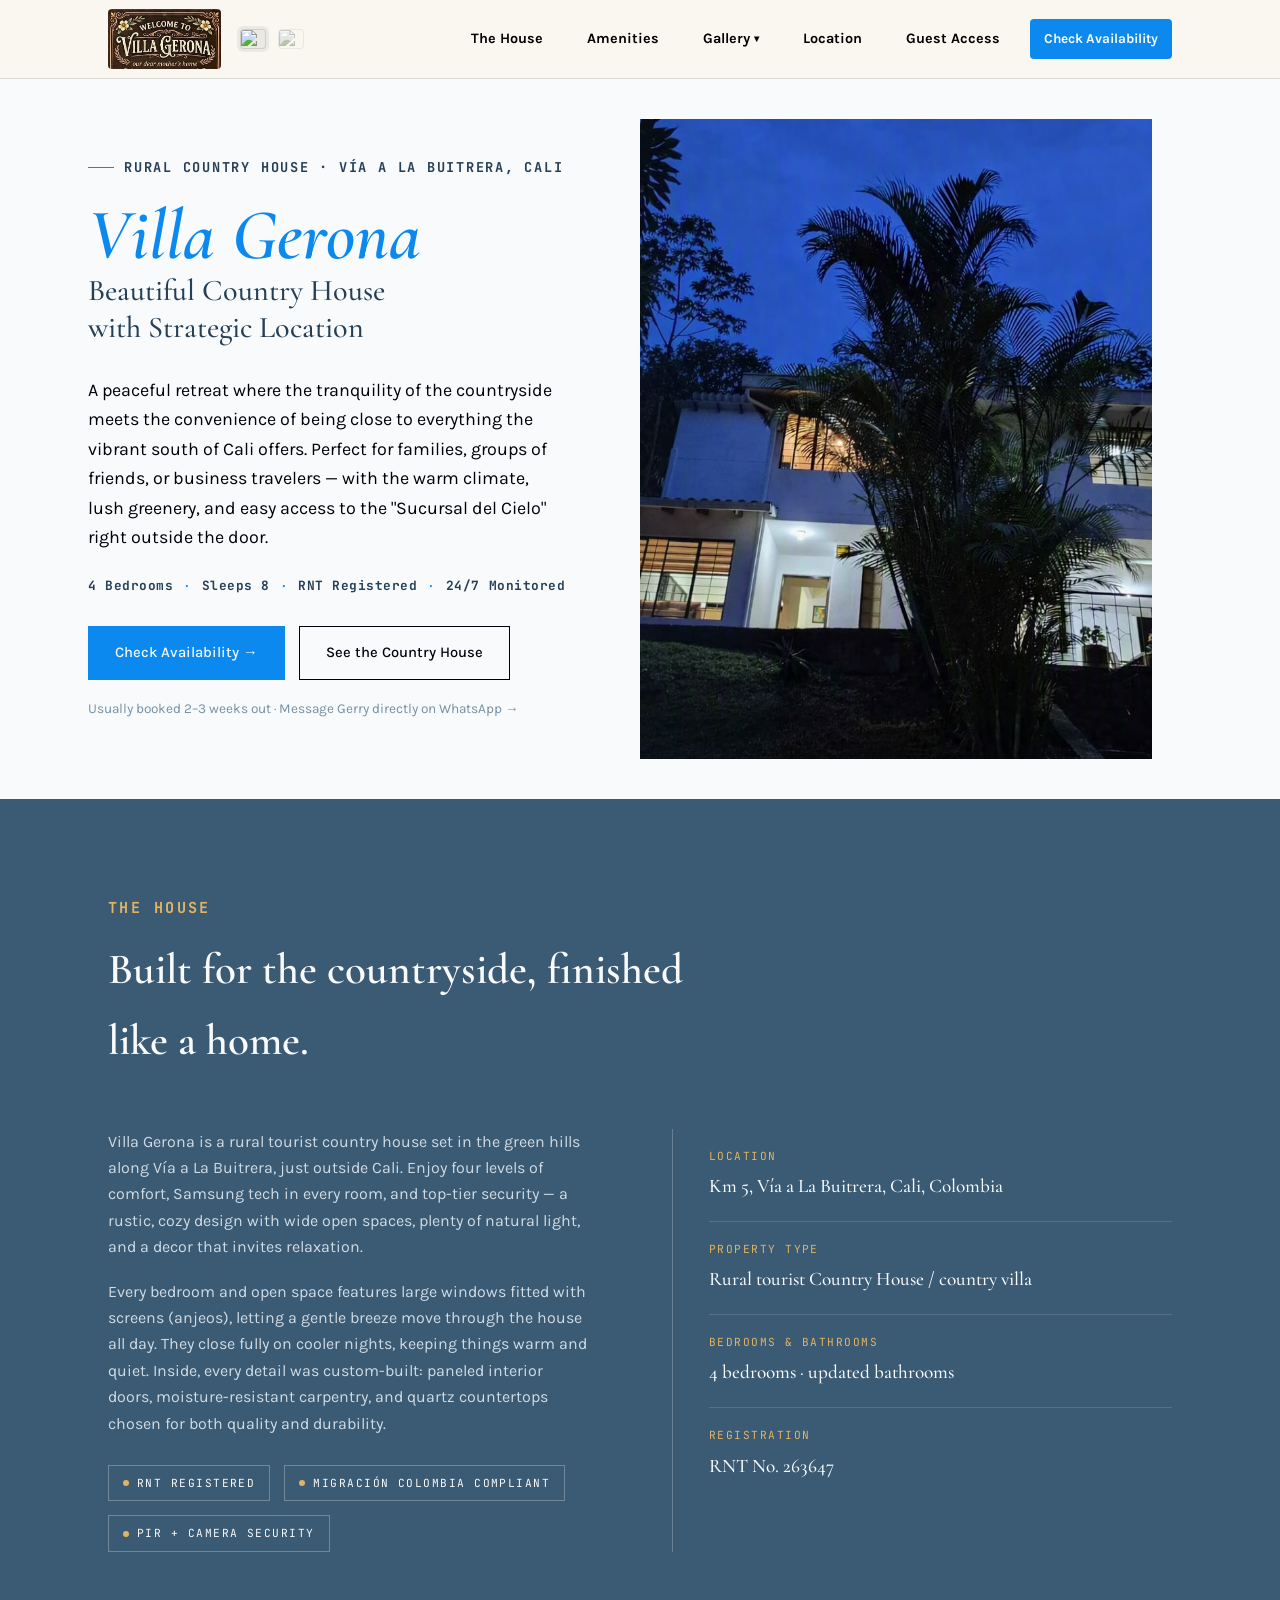
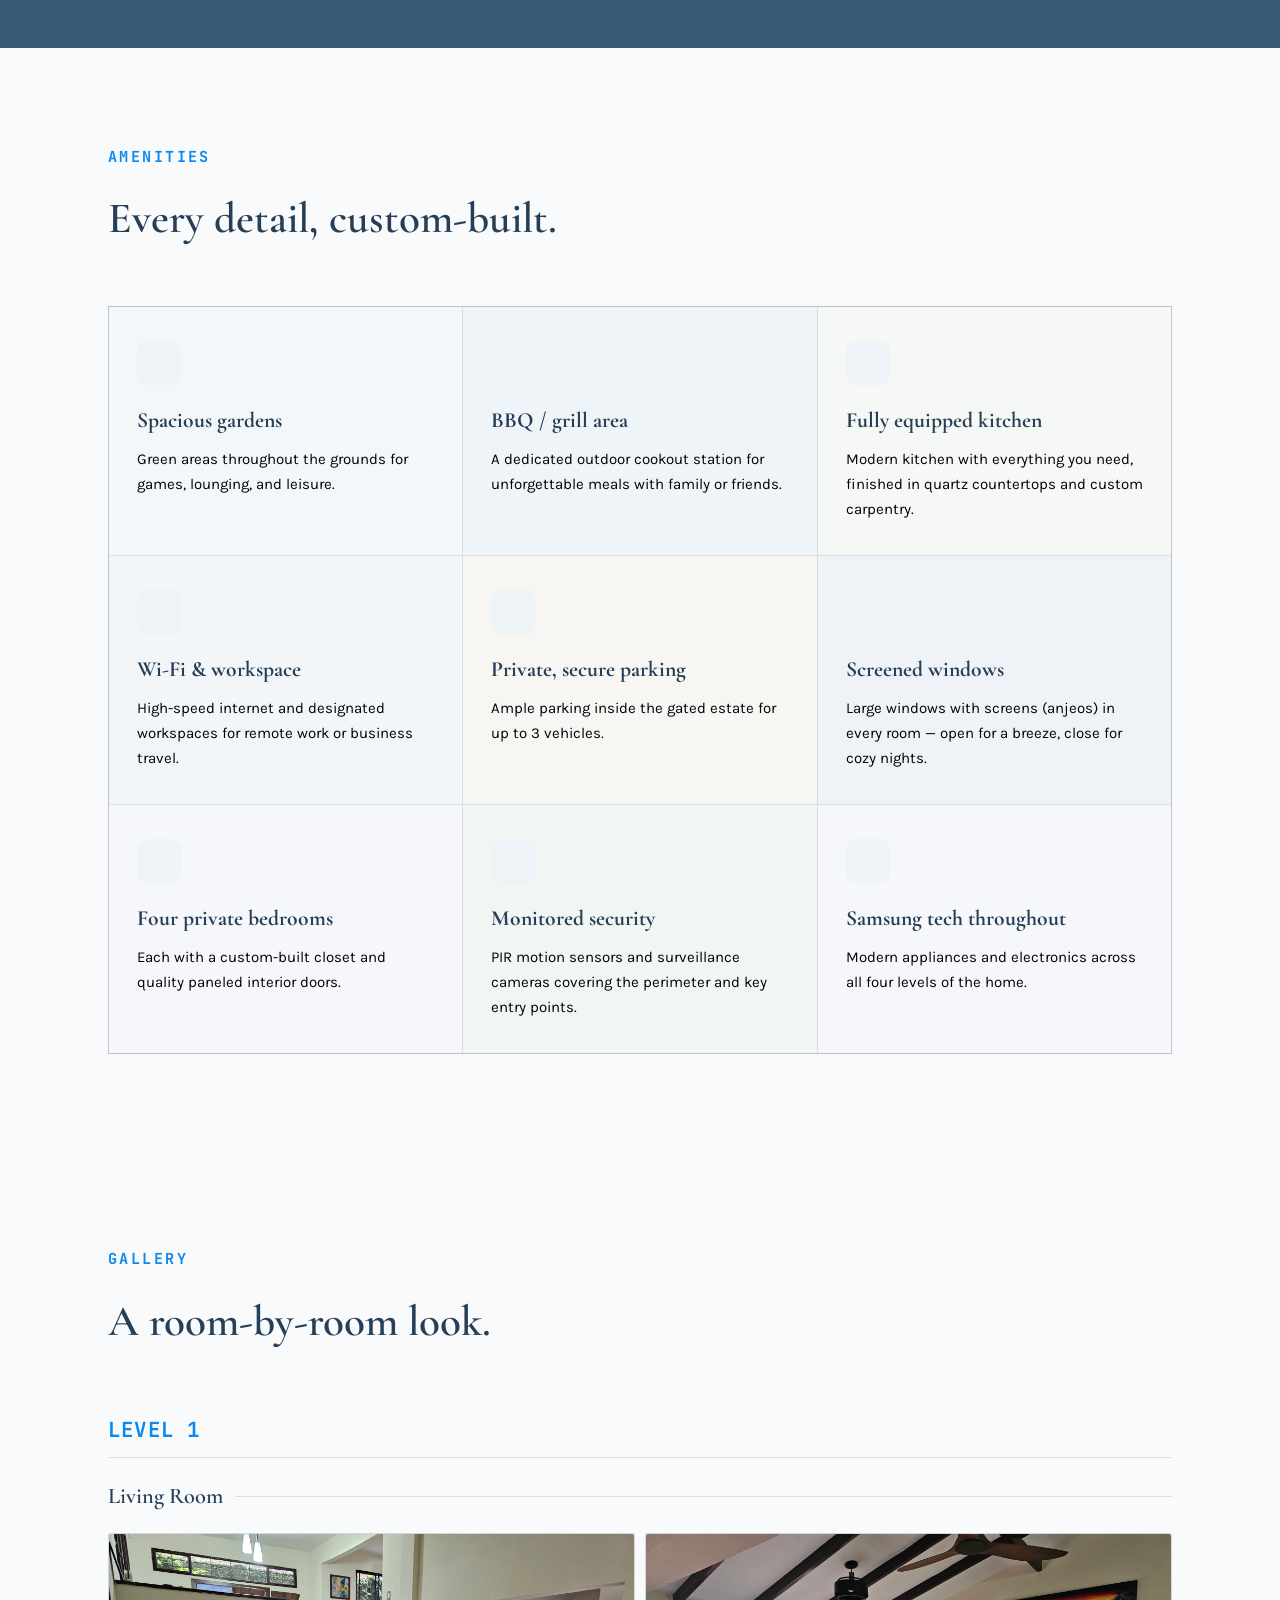
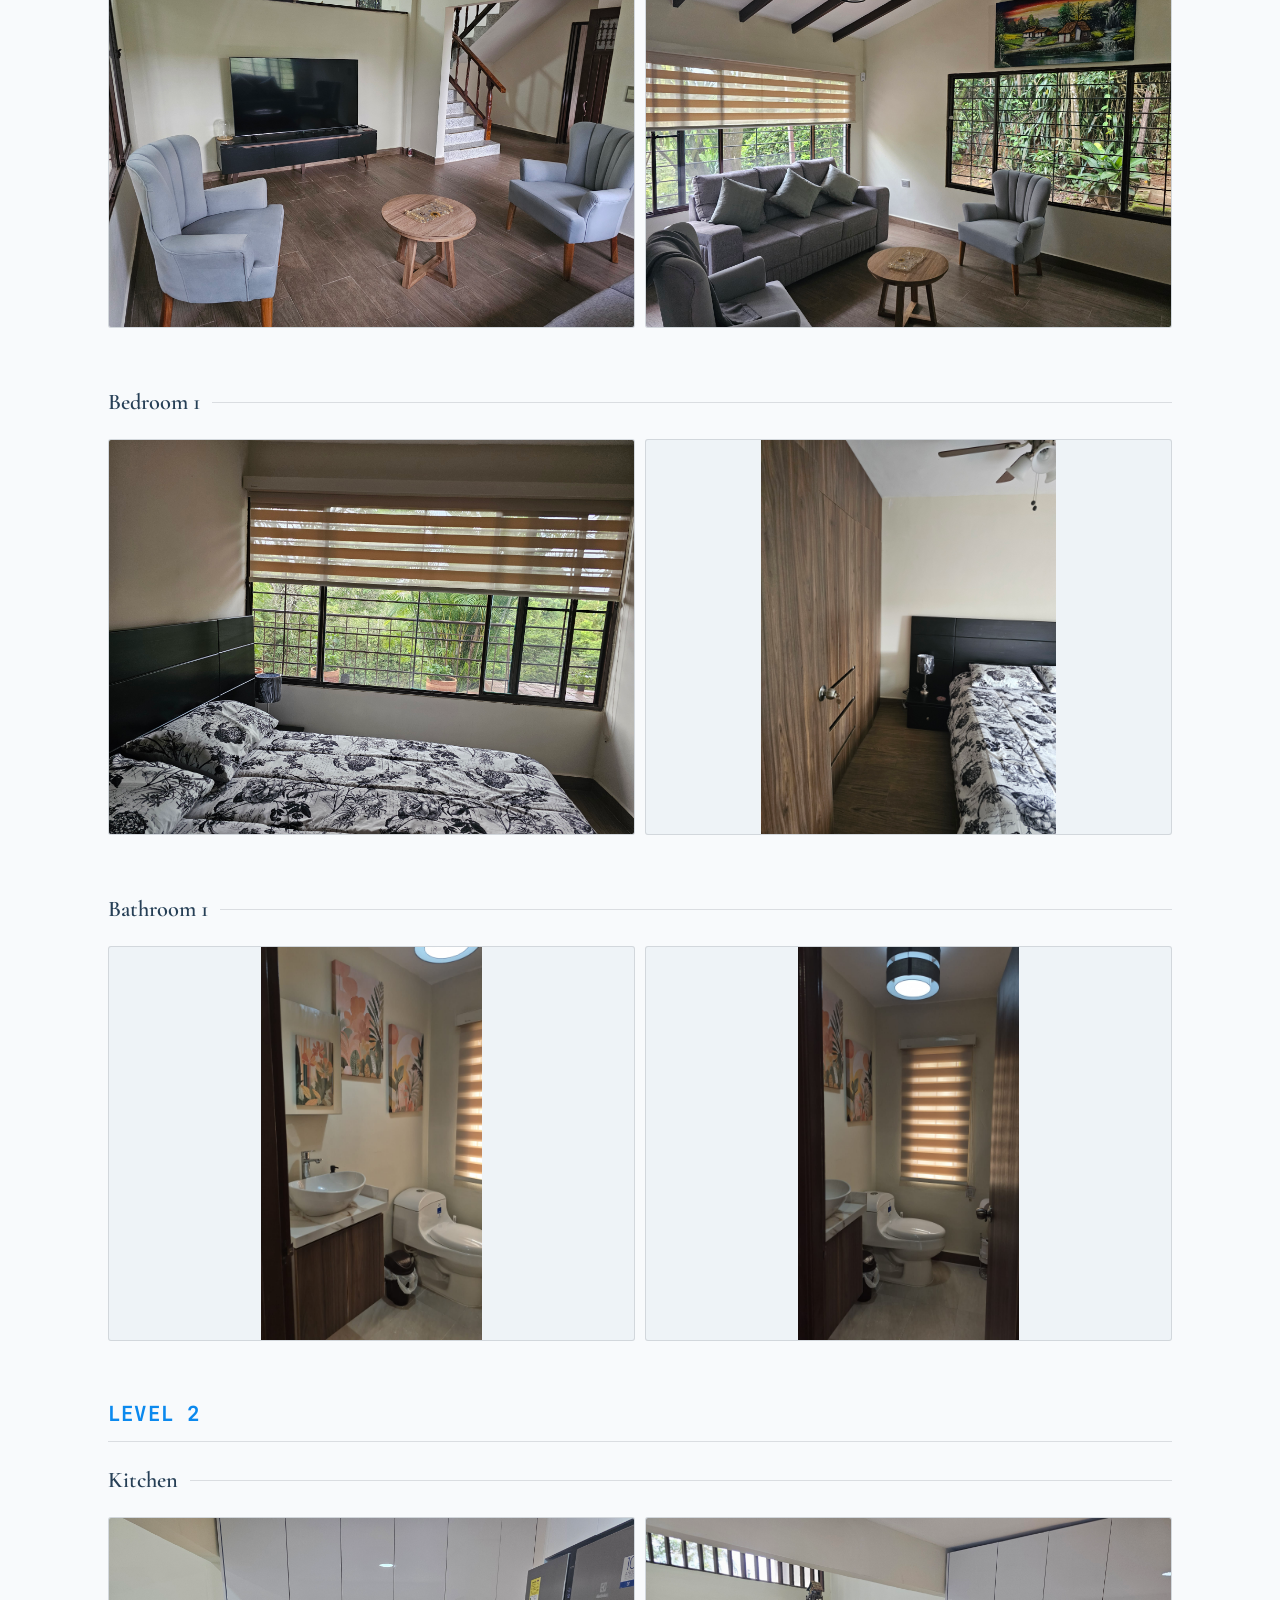
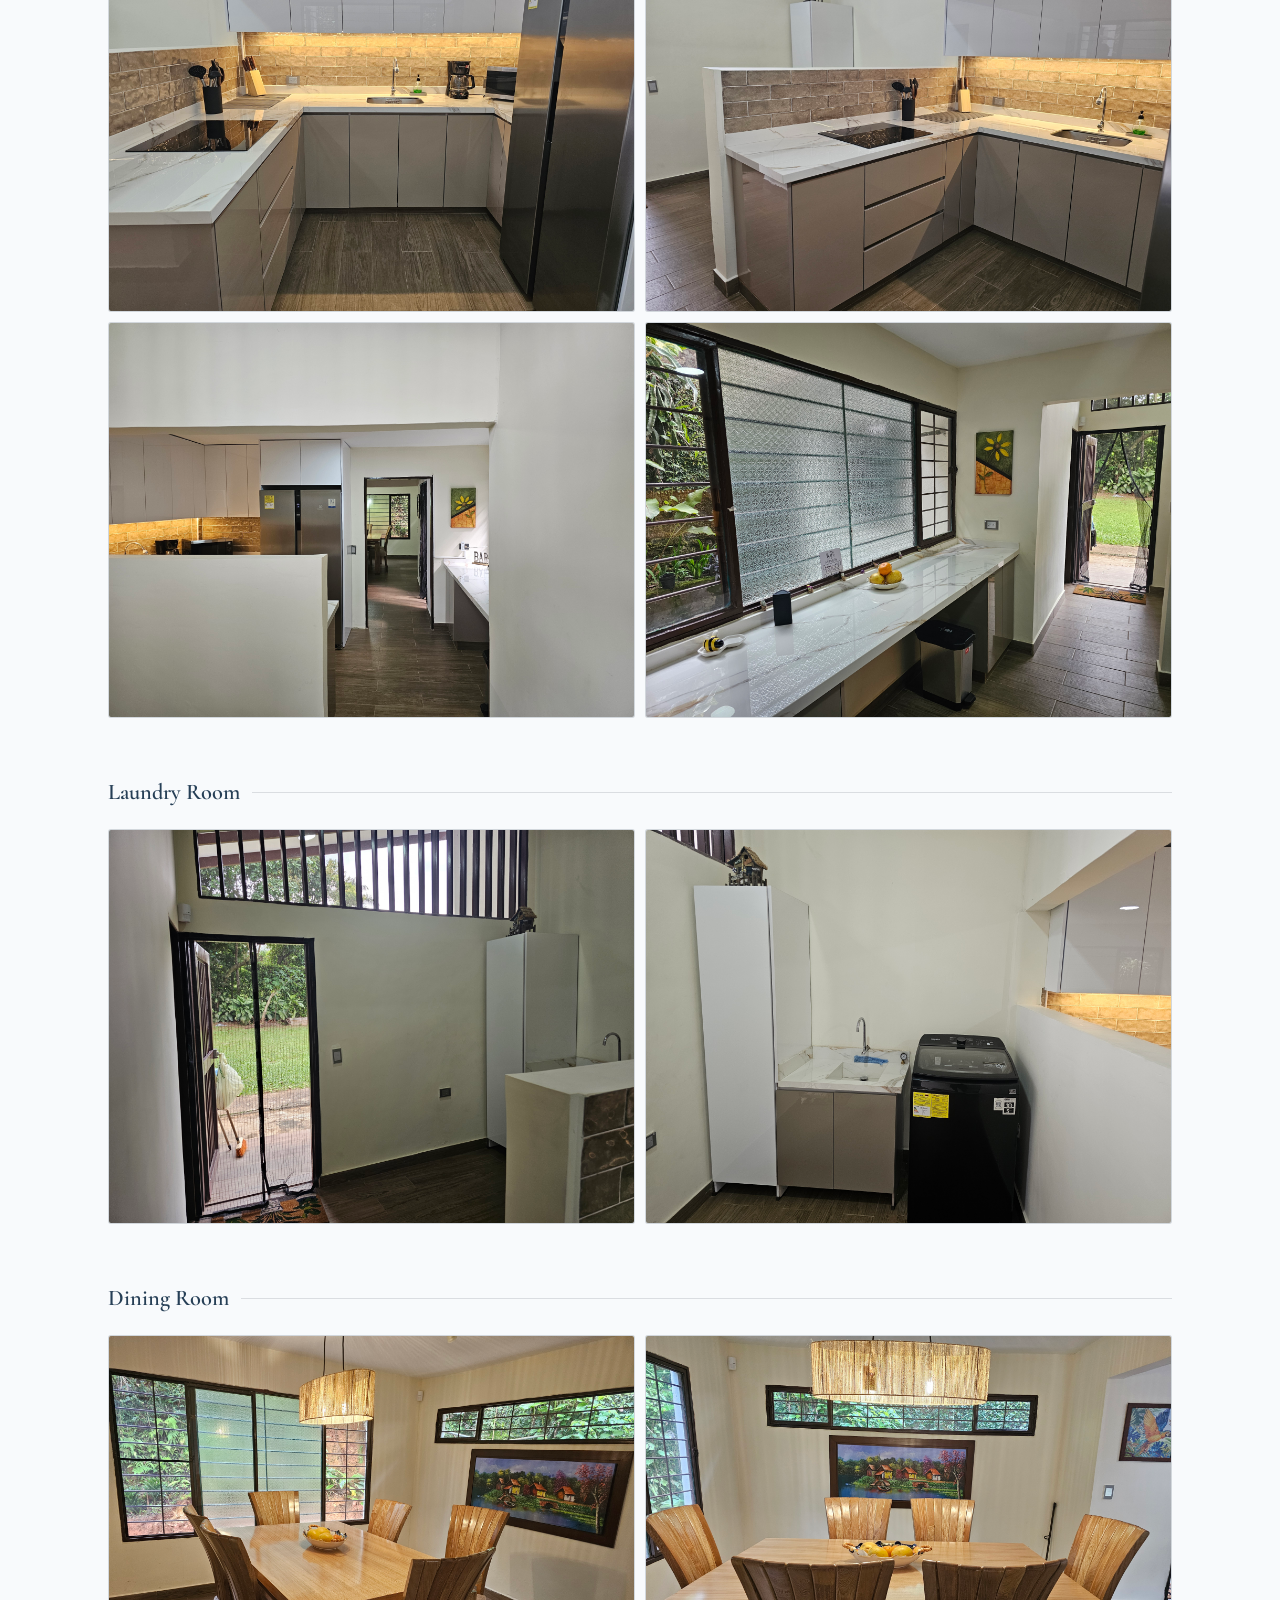
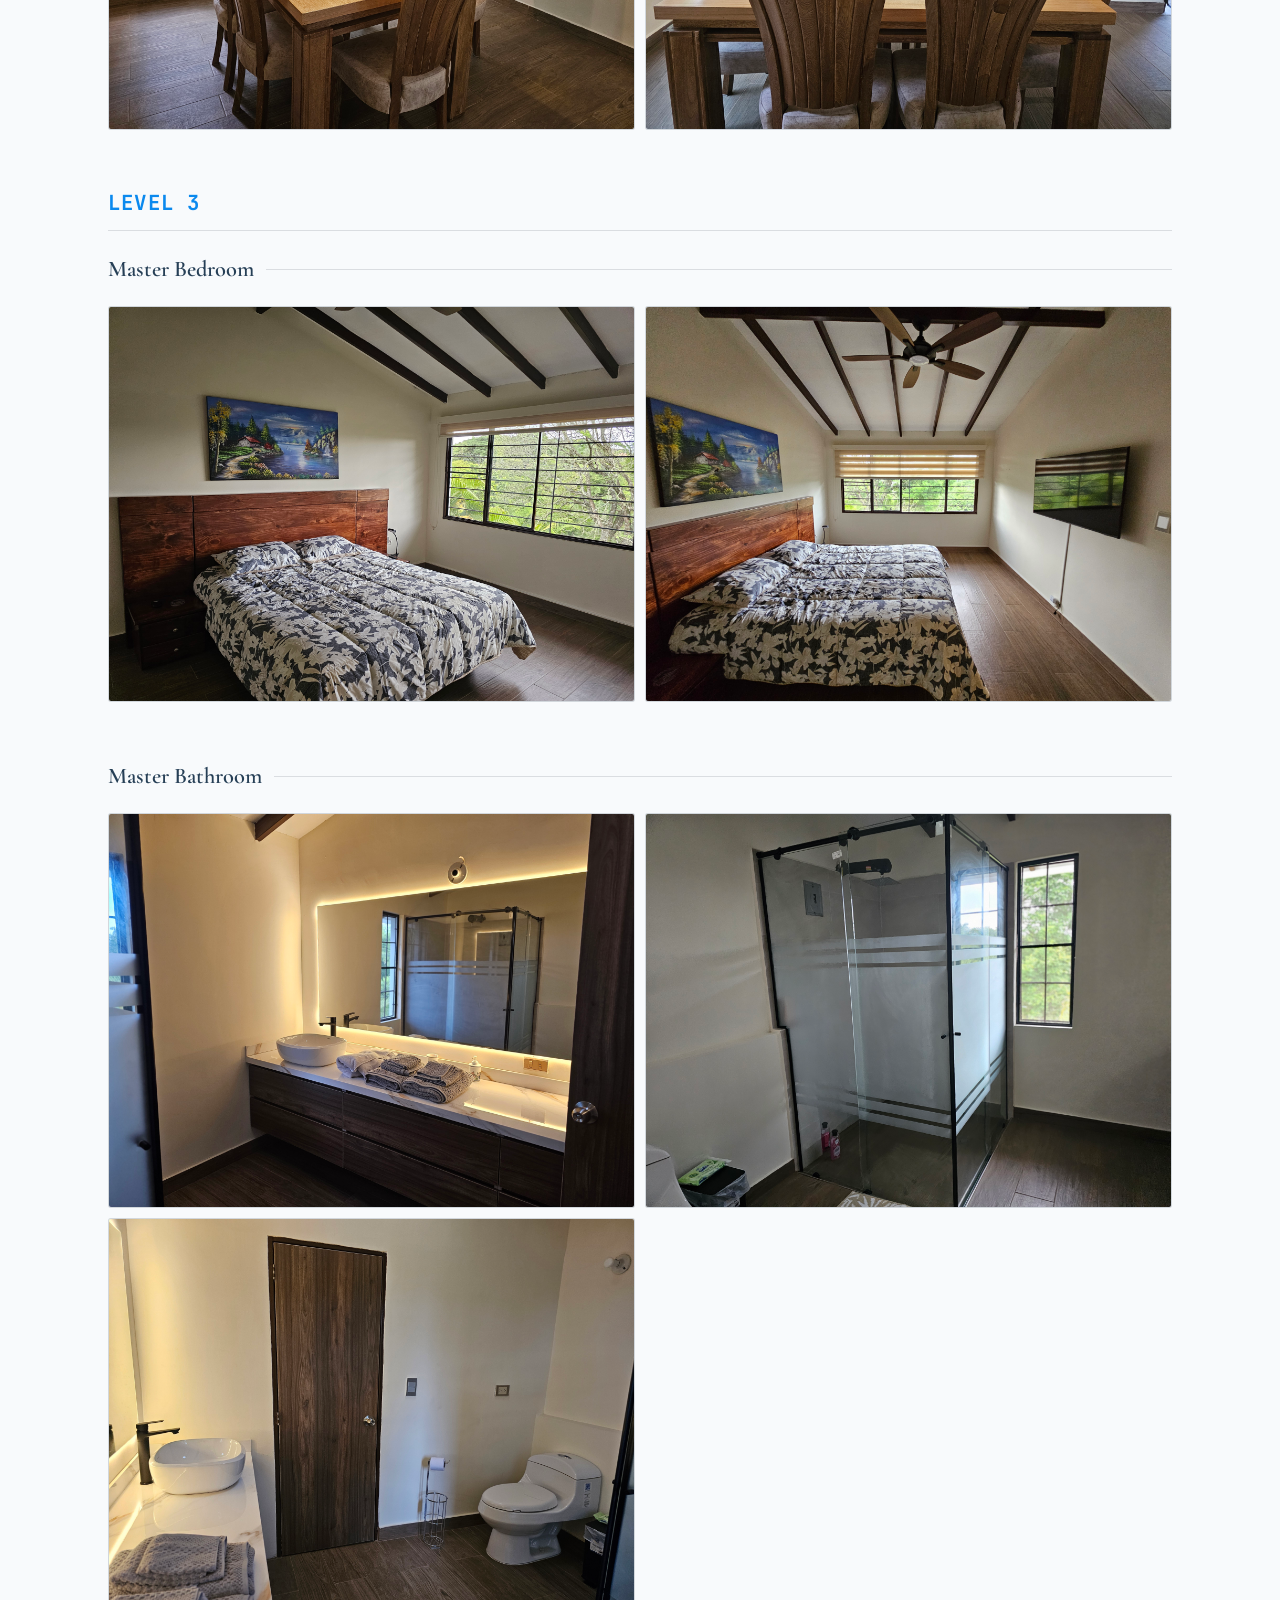
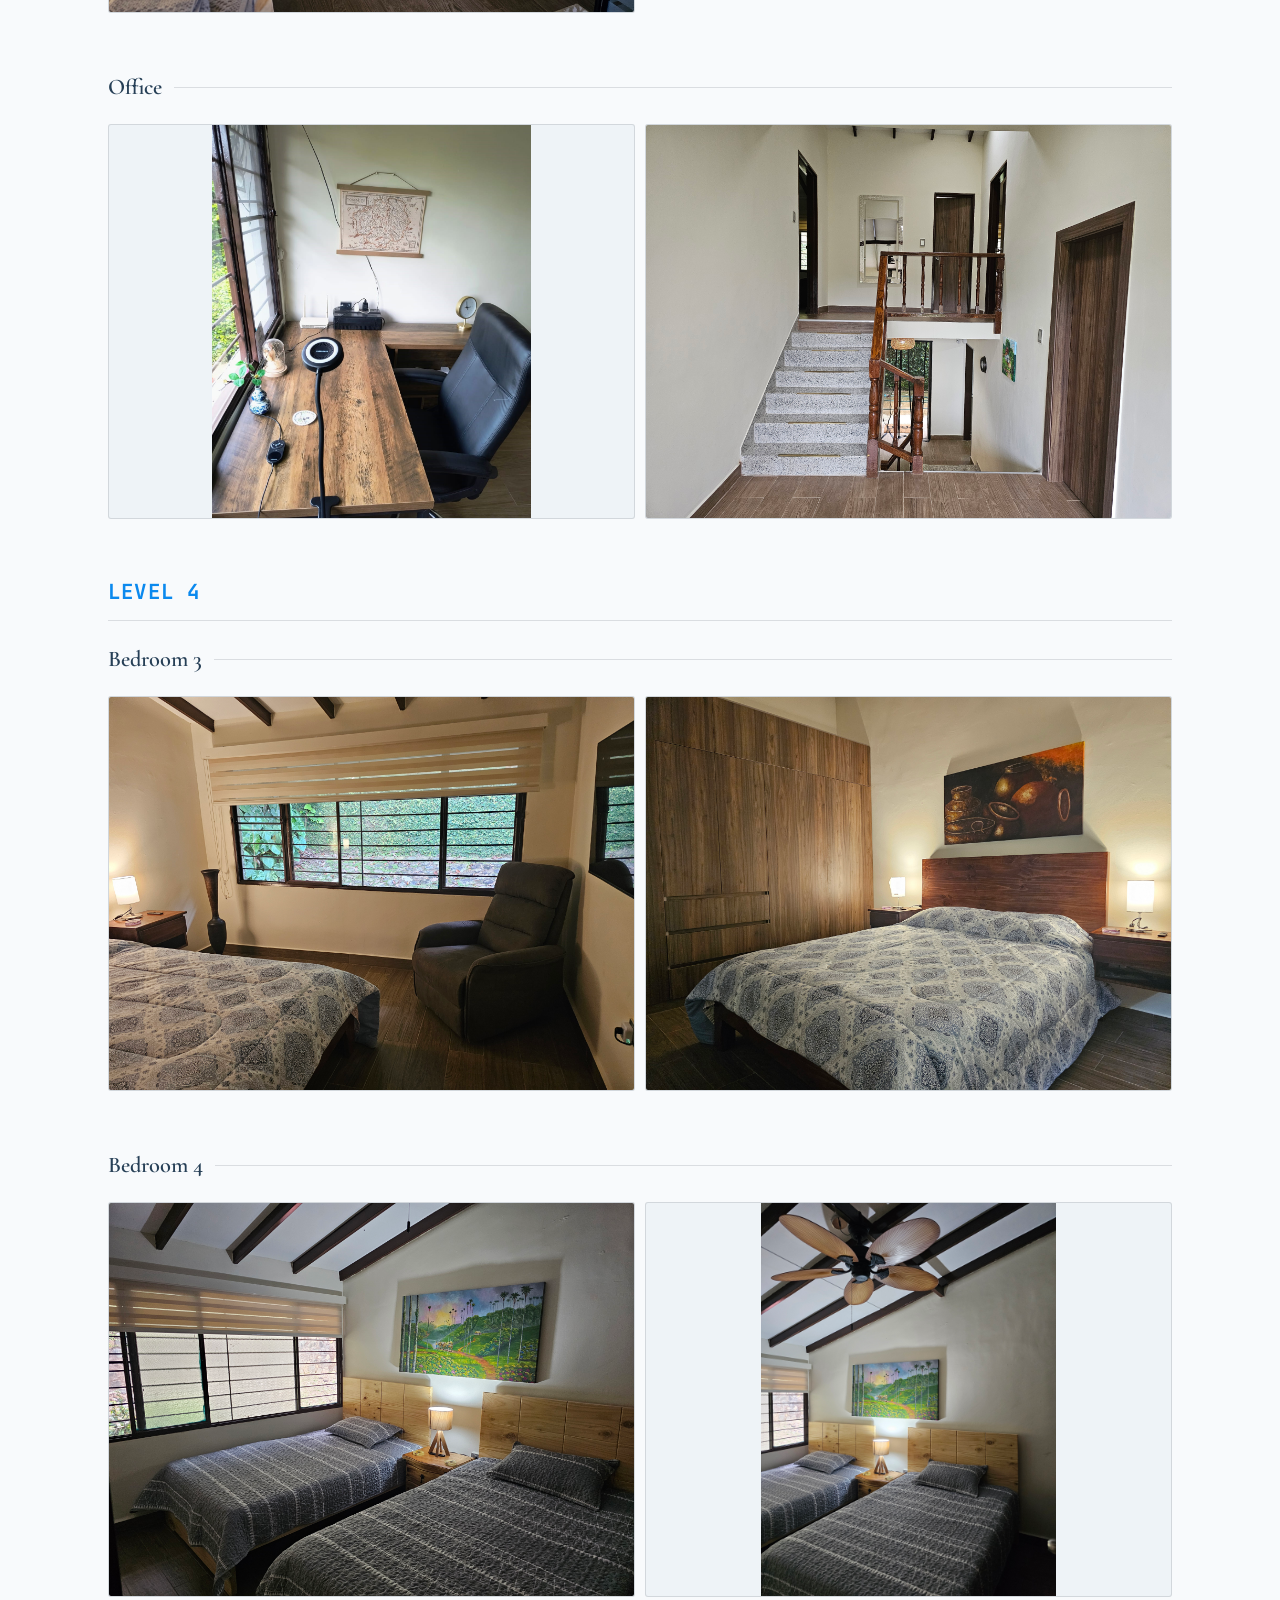
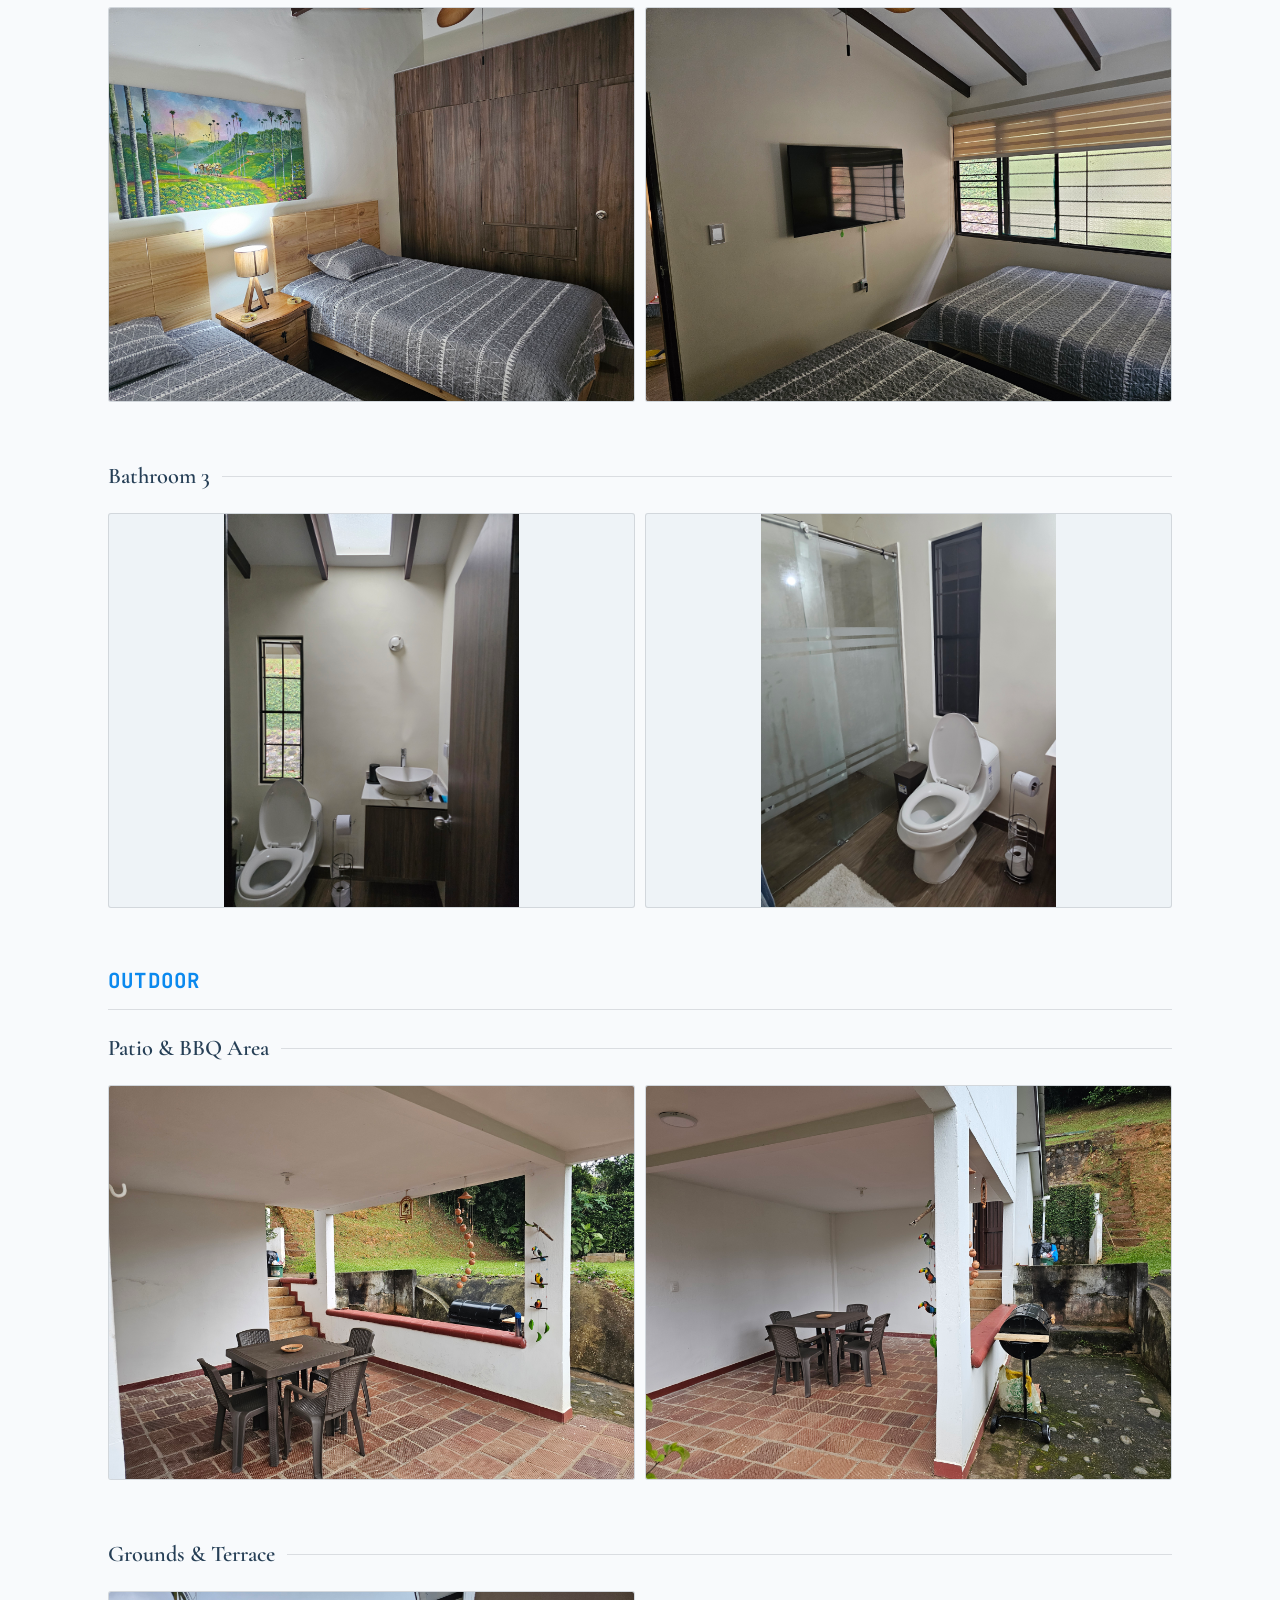
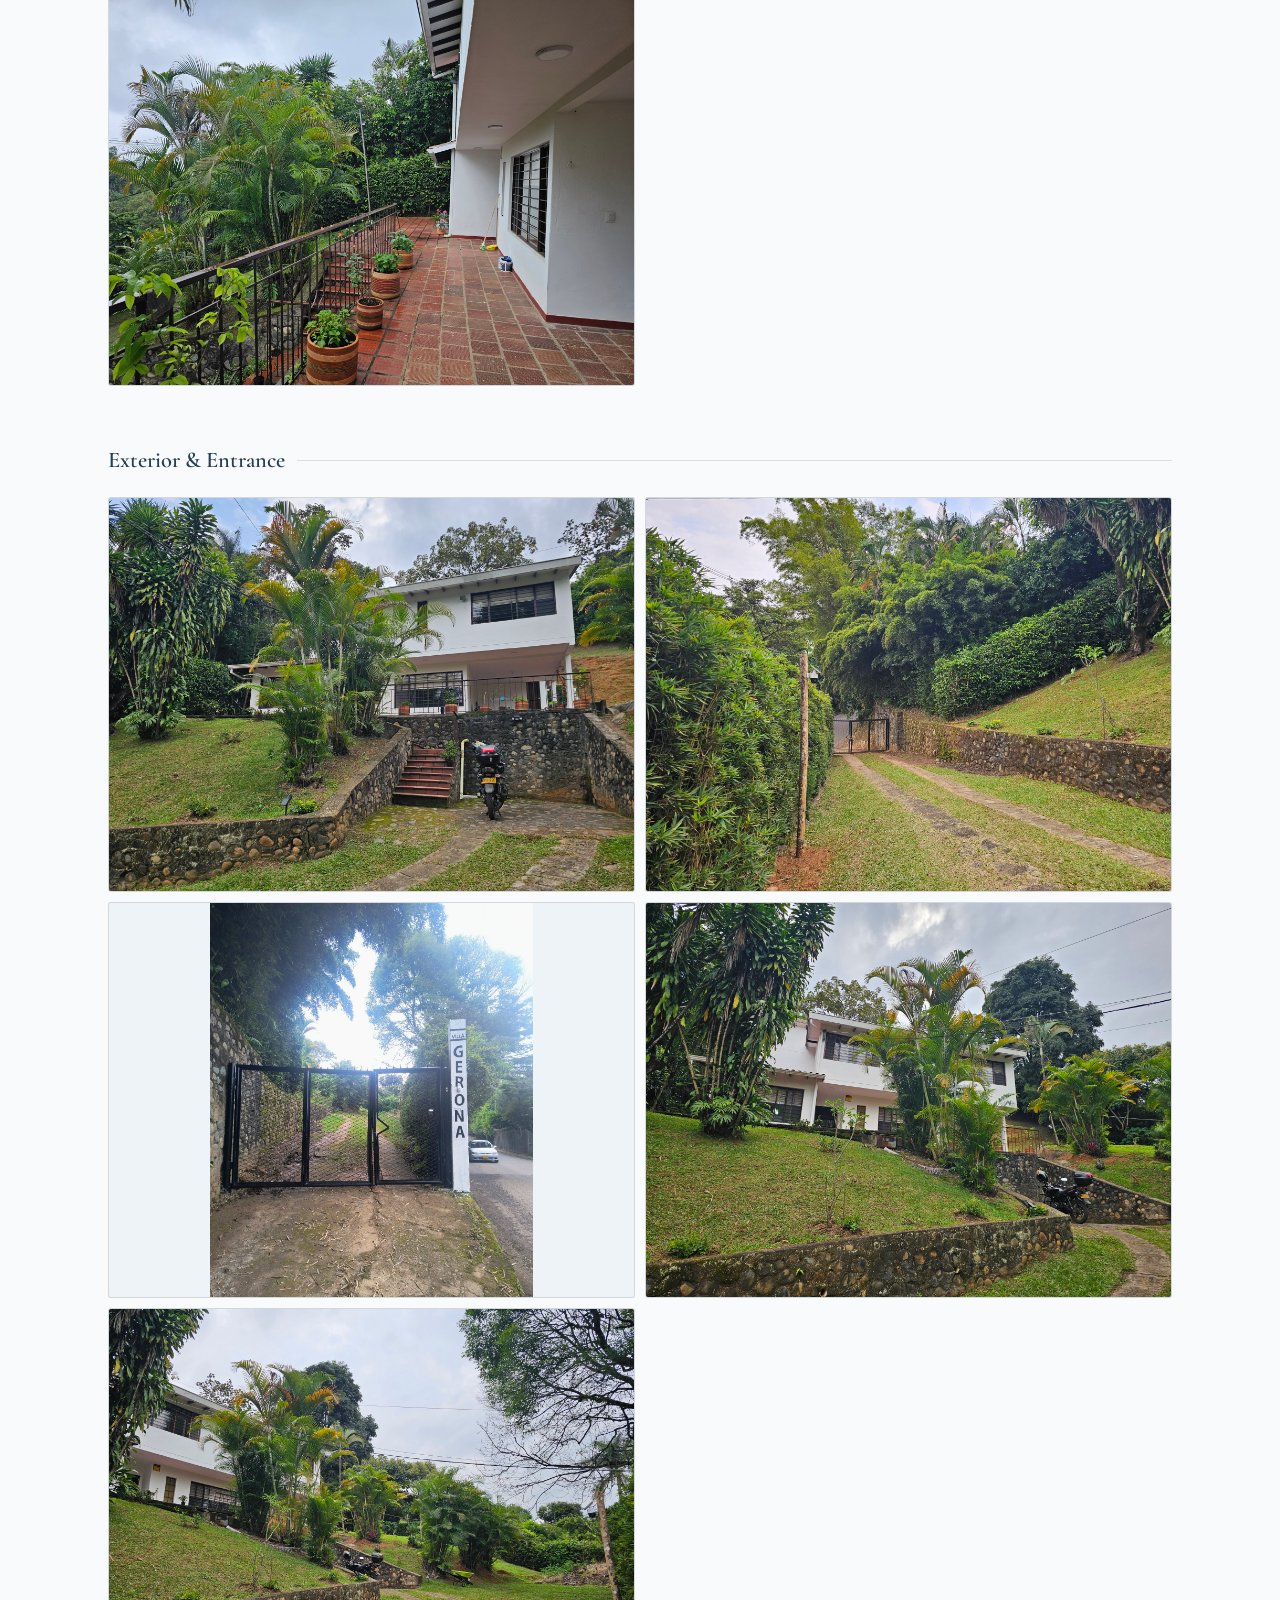
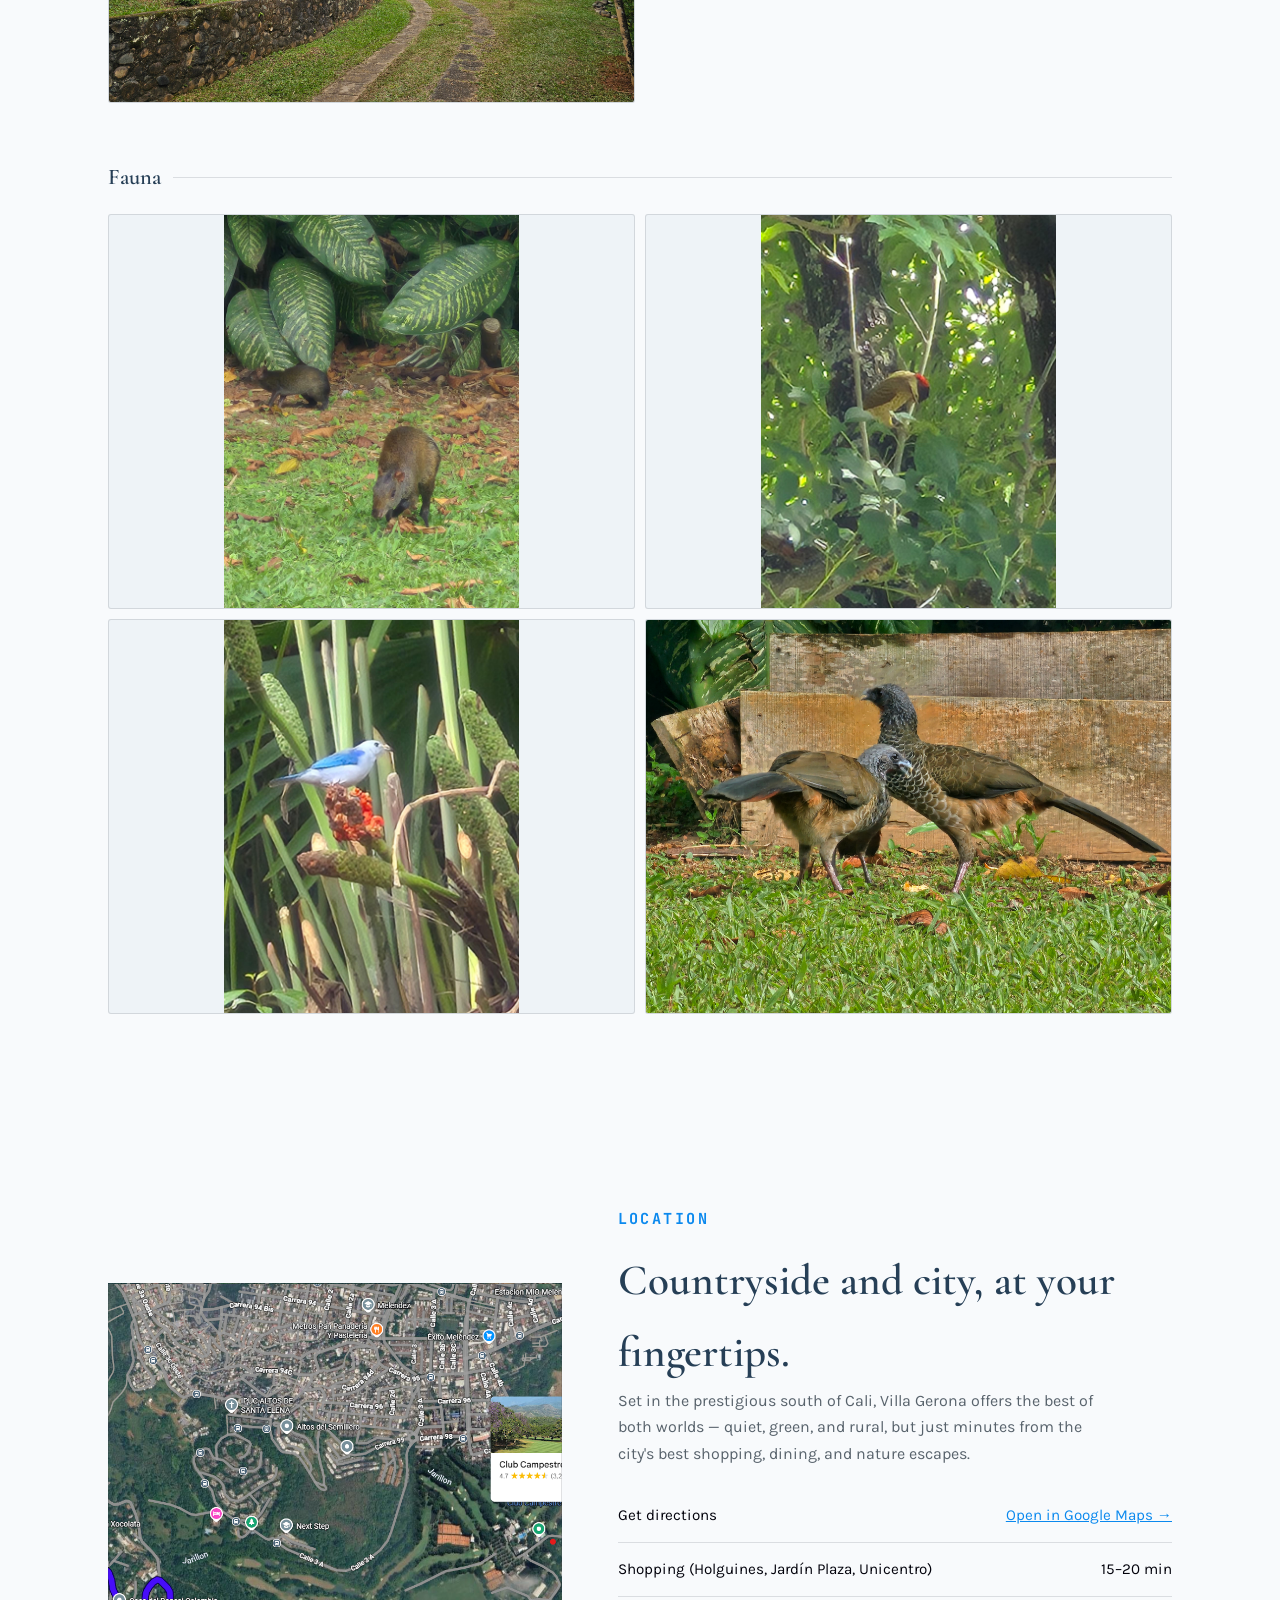
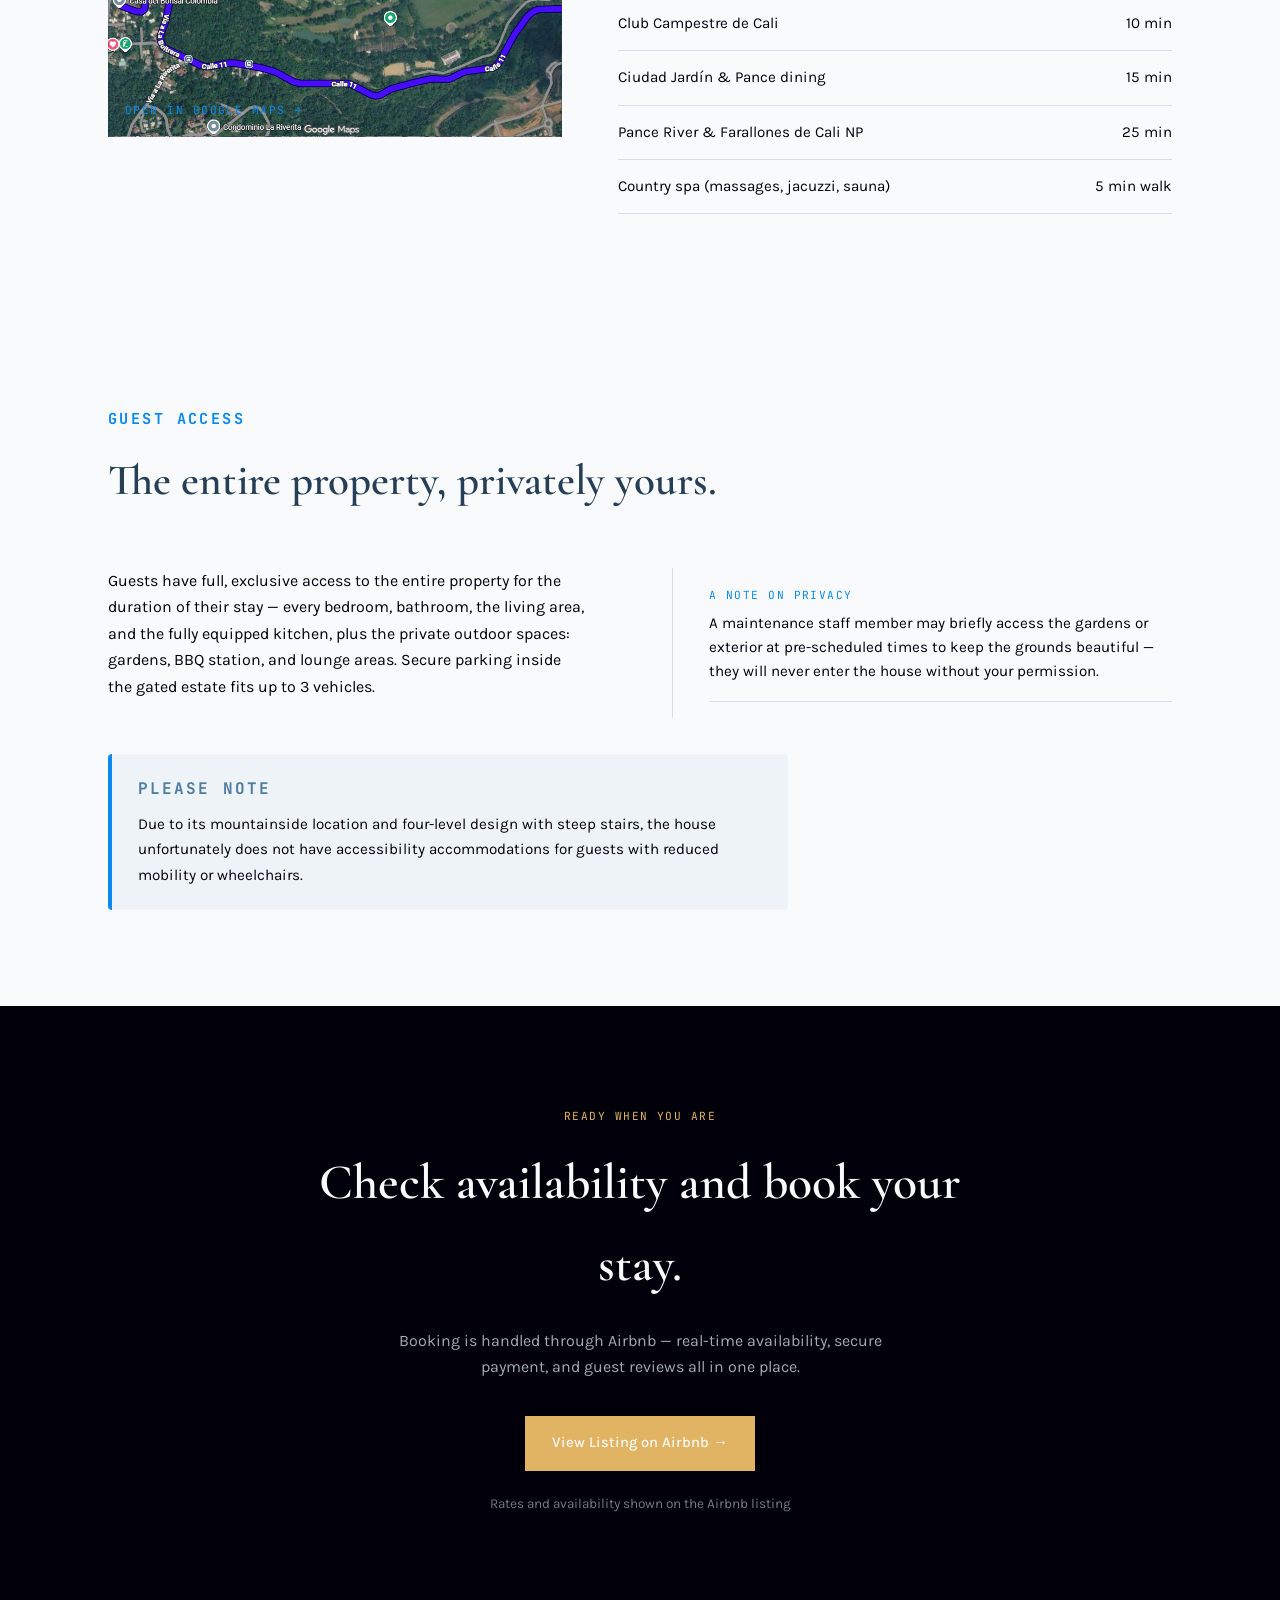
==== commit 23d5e2df: "Fix ancho scroll offset, enlarge catergoy labels." ====
--- a/index.html
+++ b/index.html
@@ -31,14 +31,15 @@
 <style>
 .level-heading {
   font-family:'JetBrains Mono',monospace;
-  font-size:0.85rem;
-  font-weight:600;
+  font-size:1.3rem;
+  font-weight:700;
   text-transform:uppercase;
-  letter-spacing:0.08em;
+  letter-spacing:0.06em;
   color:var(--clay);
   border-bottom:1px solid var(--line);
   padding-bottom:10px;
   margin:56px 0 20px;
+  scroll-margin-top:100px;
 }
 .gallery-category:first-of-type,
 .level-heading:first-of-type { margin-top:0; }
--- a/styles.css
+++ b/styles.css
@@ -217,7 +217,7 @@
   .amen p{color:var(--ink); font-size:0.94rem;}
 
   /* Categorized gallery */
-  .gallery-category{margin-bottom:56px;}
+  .gallery-category{margin-bottom:56px; scroll-margin-top:100px;}
   .gallery-category:last-child{margin-bottom:0;}
   .category-title{
     font-family:'Cormorant Garamond', serif; font-weight:600; font-size:1.4rem;
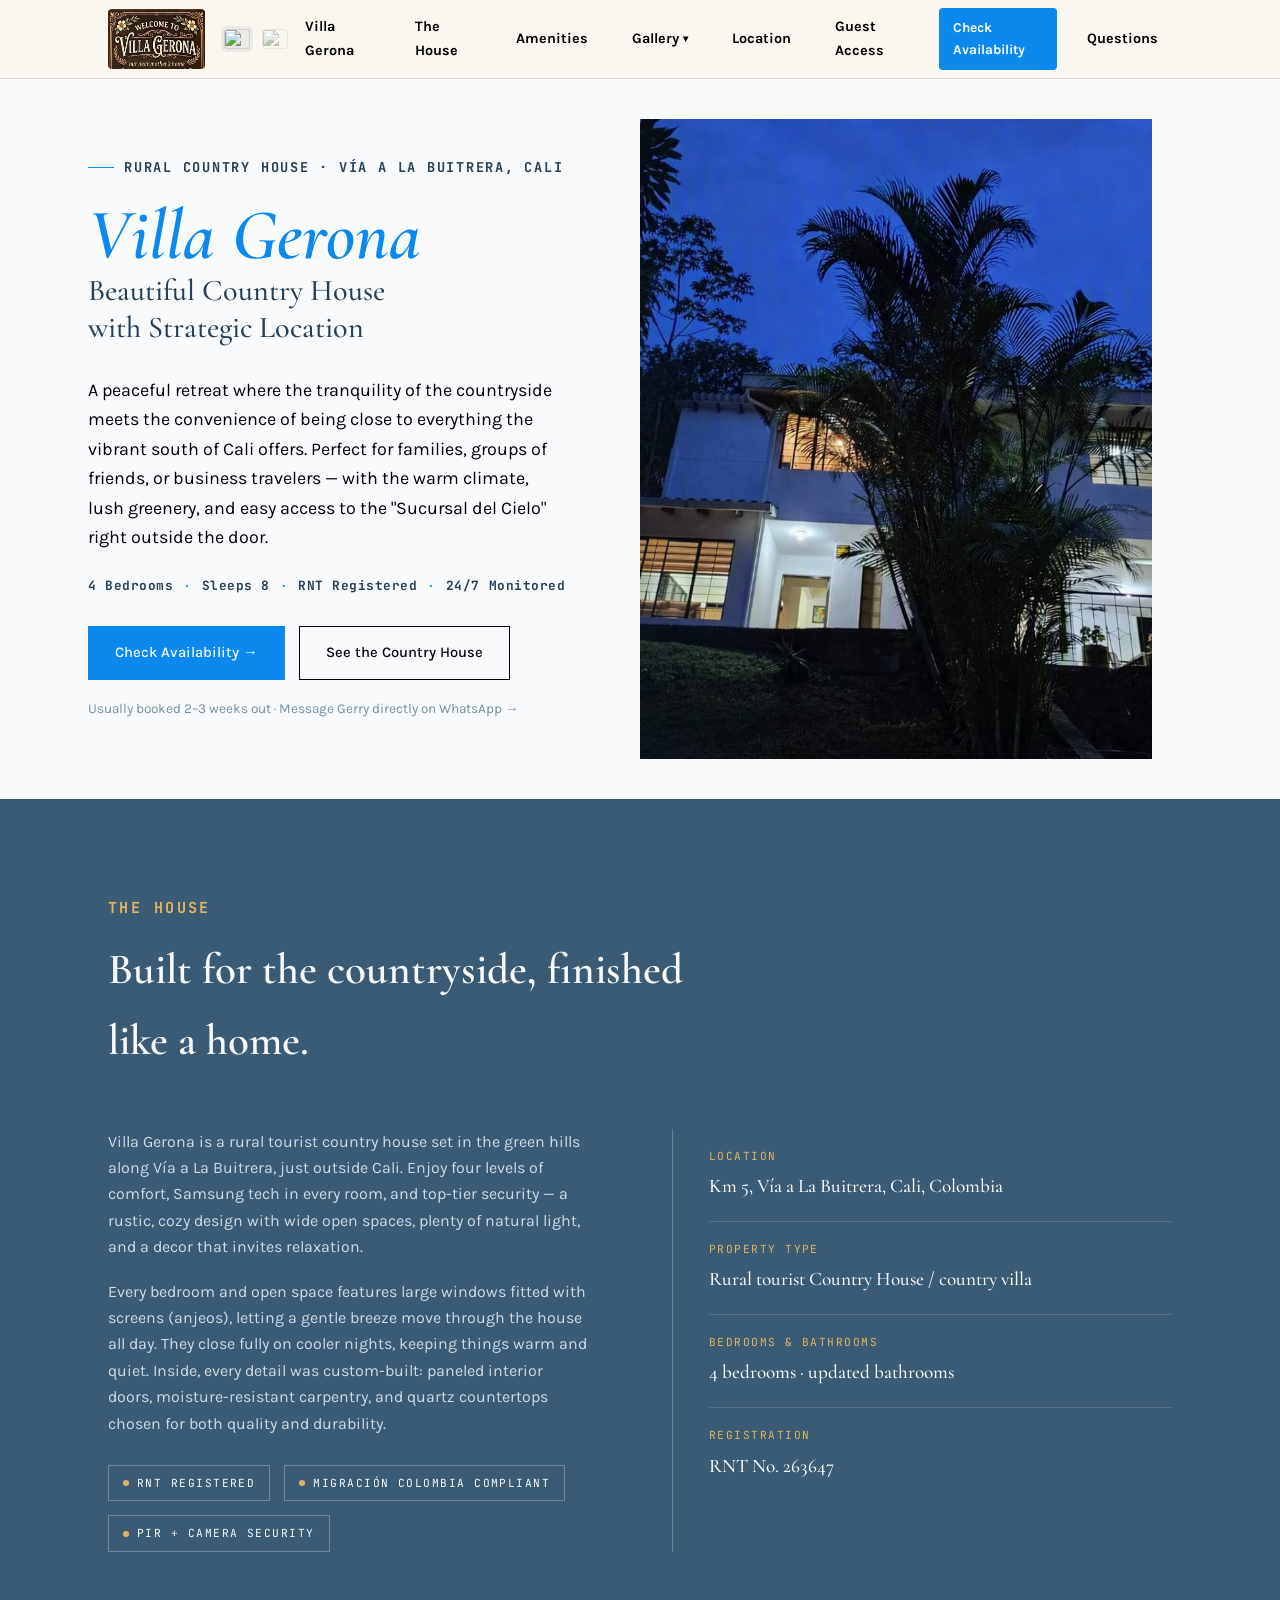
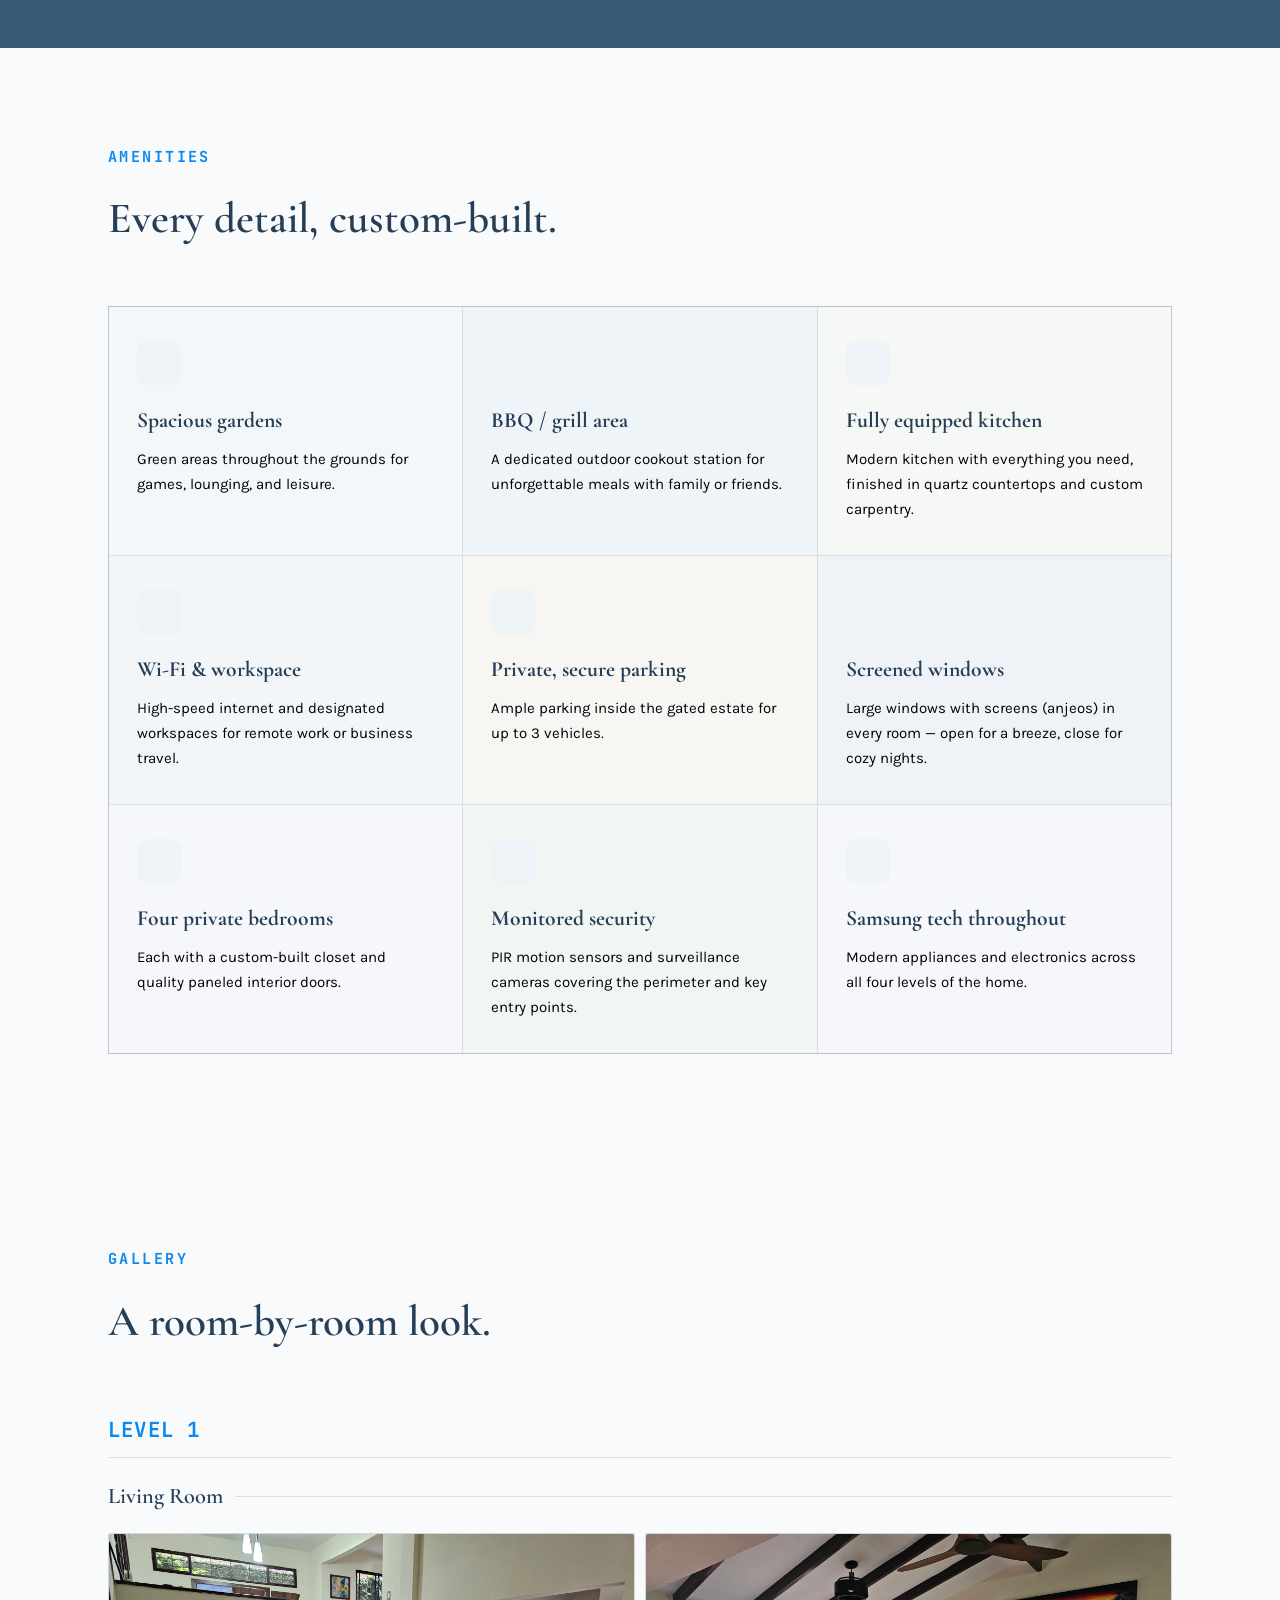
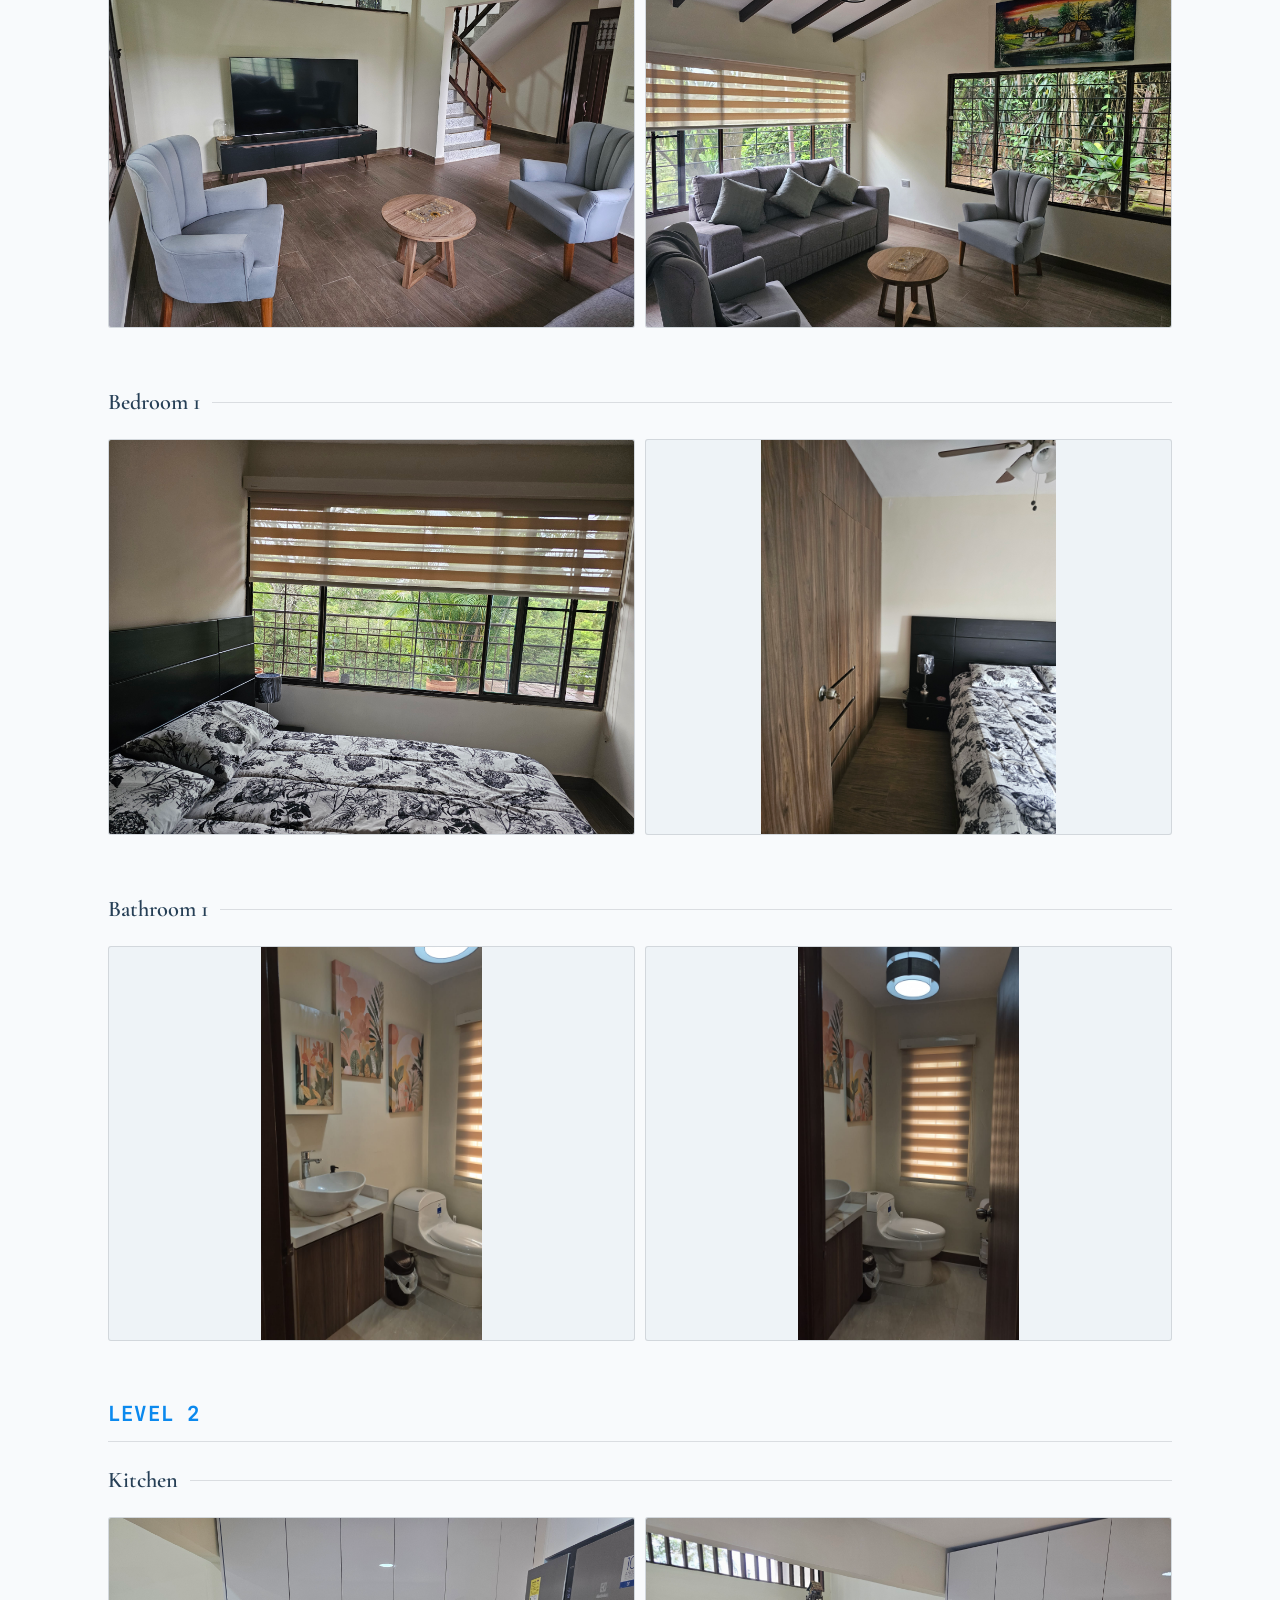
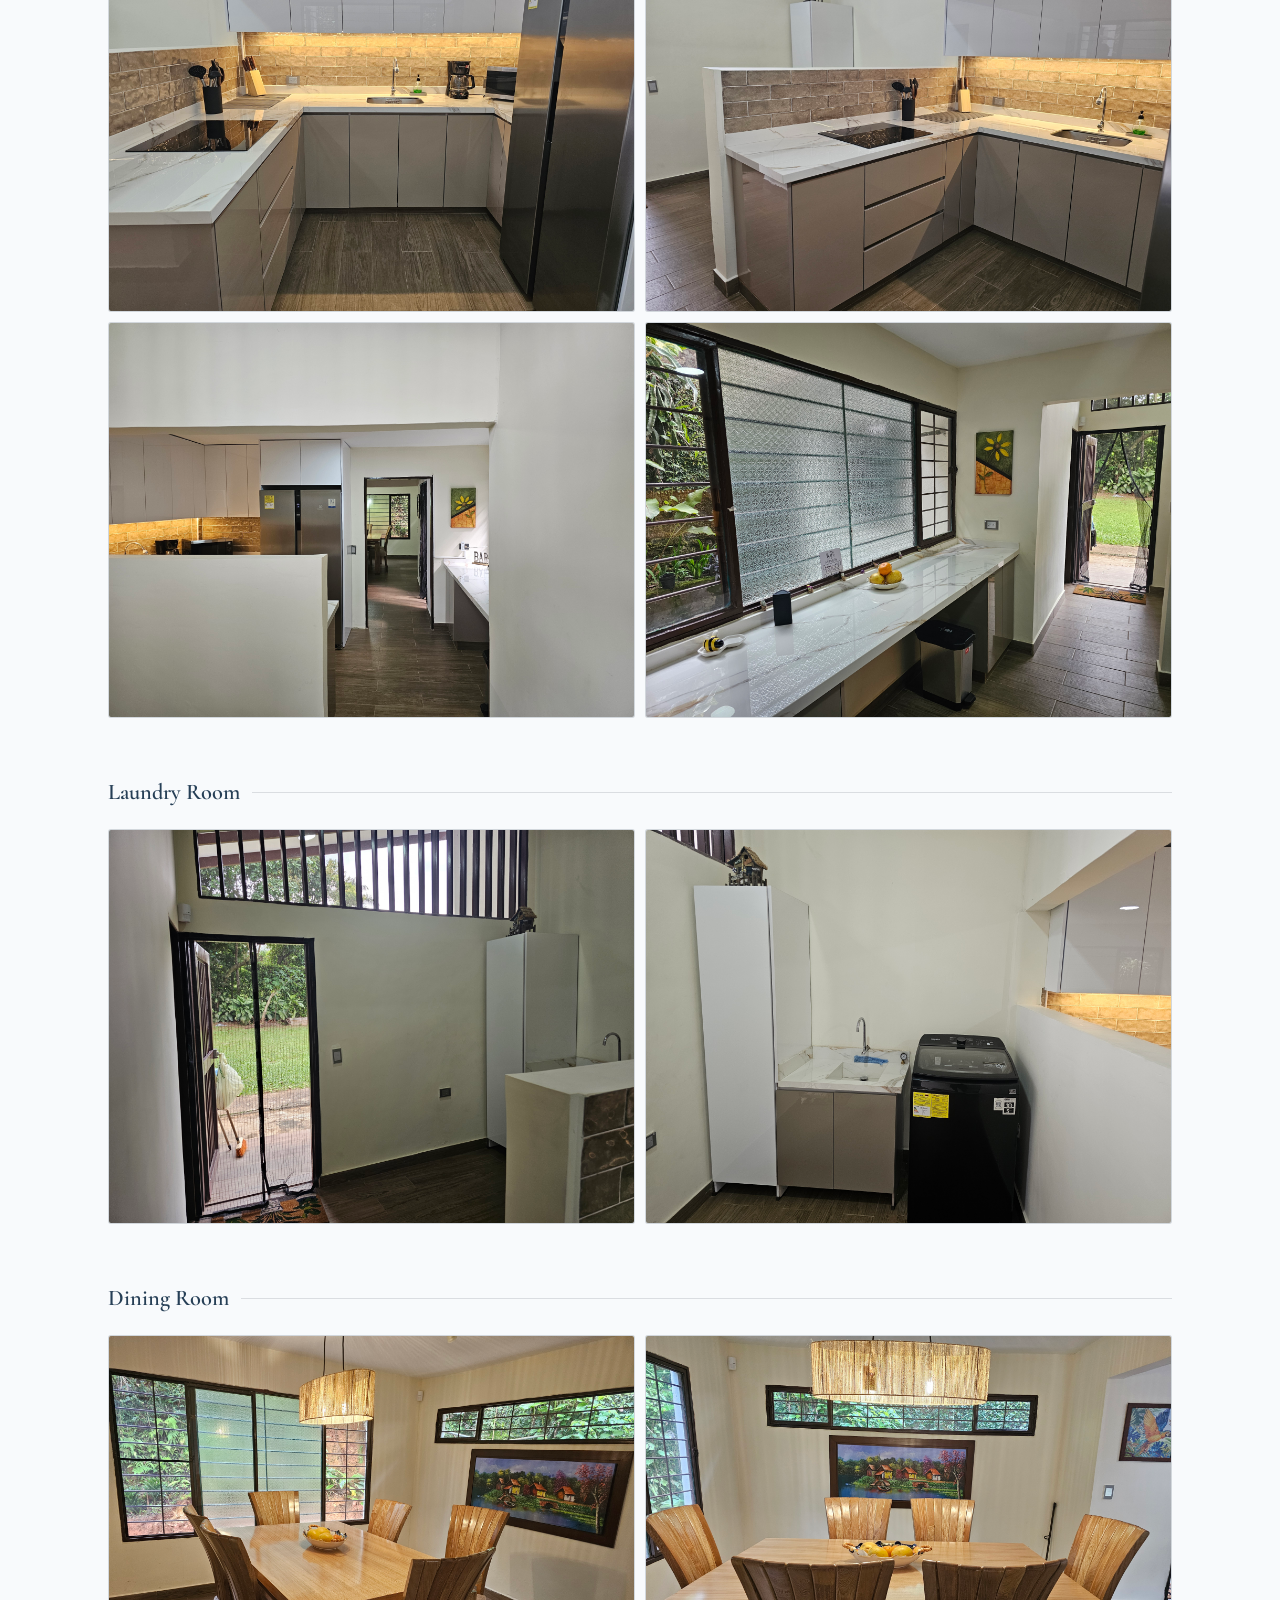
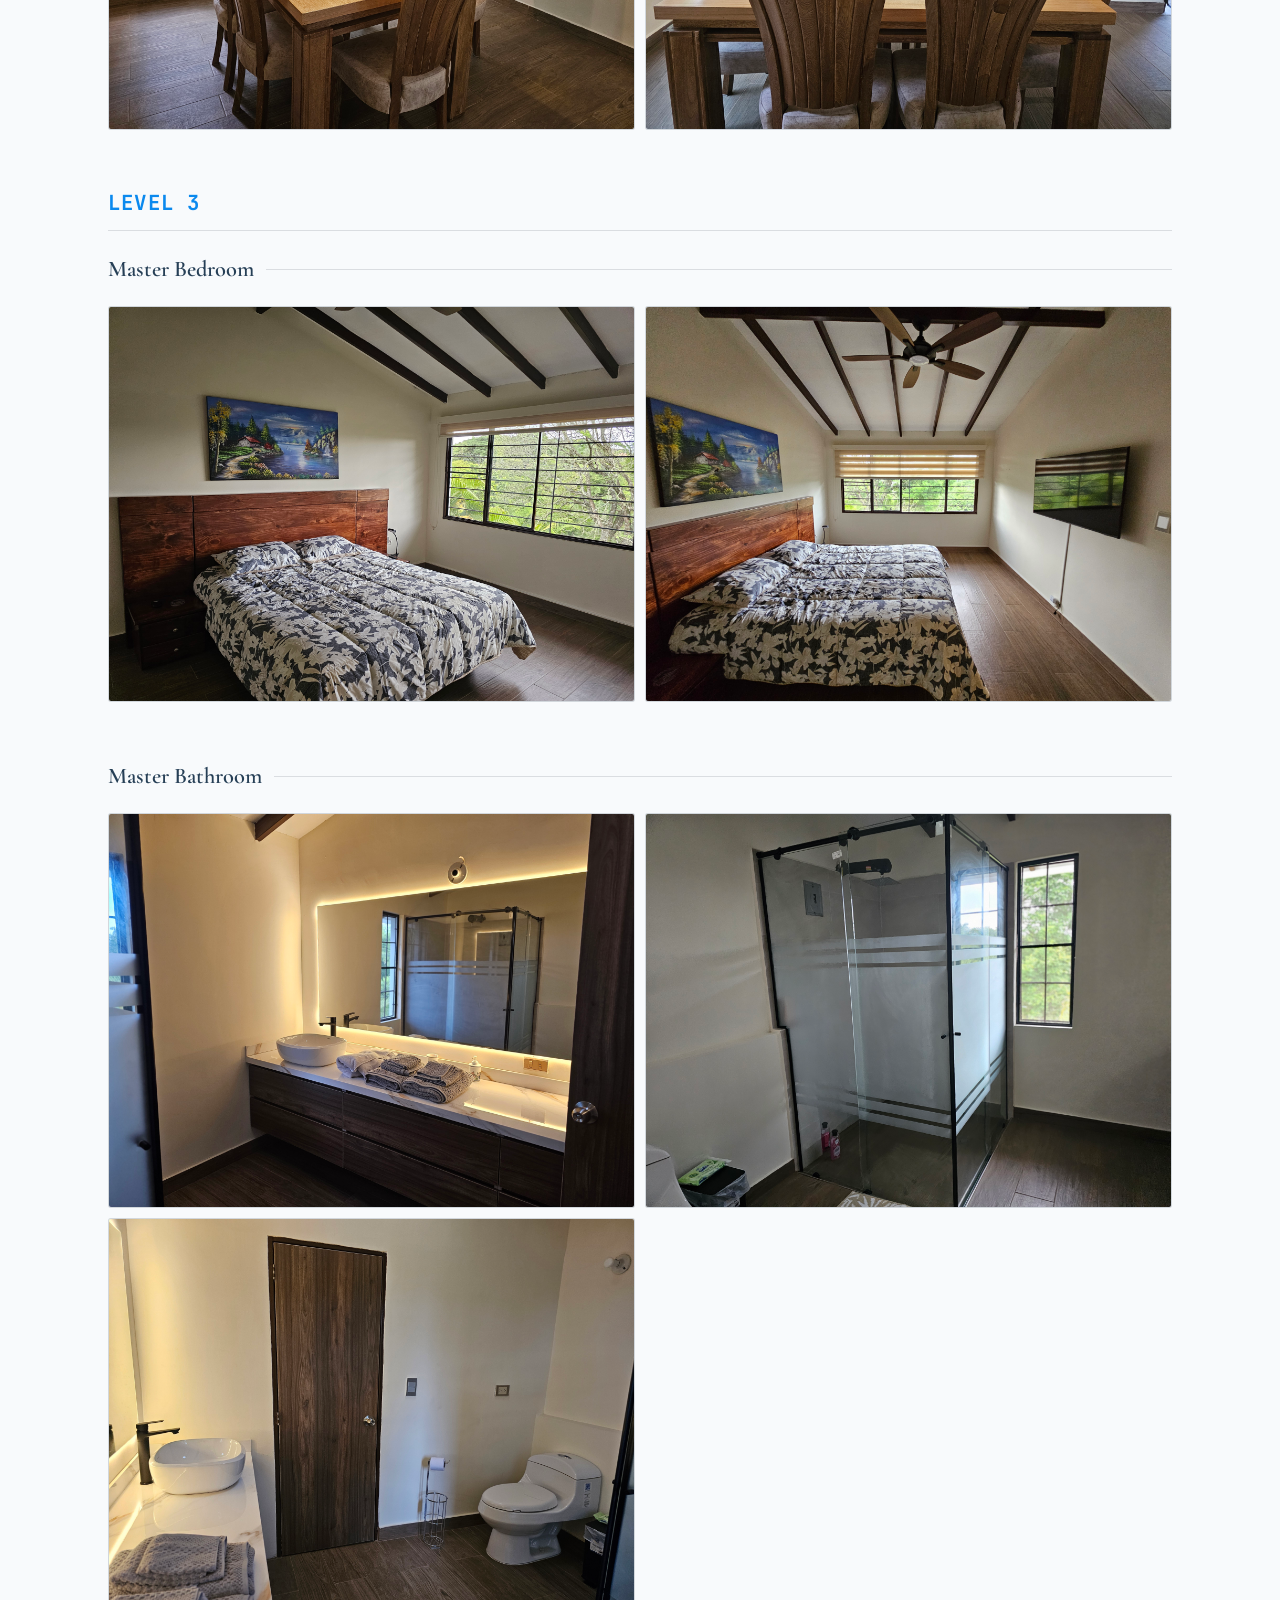
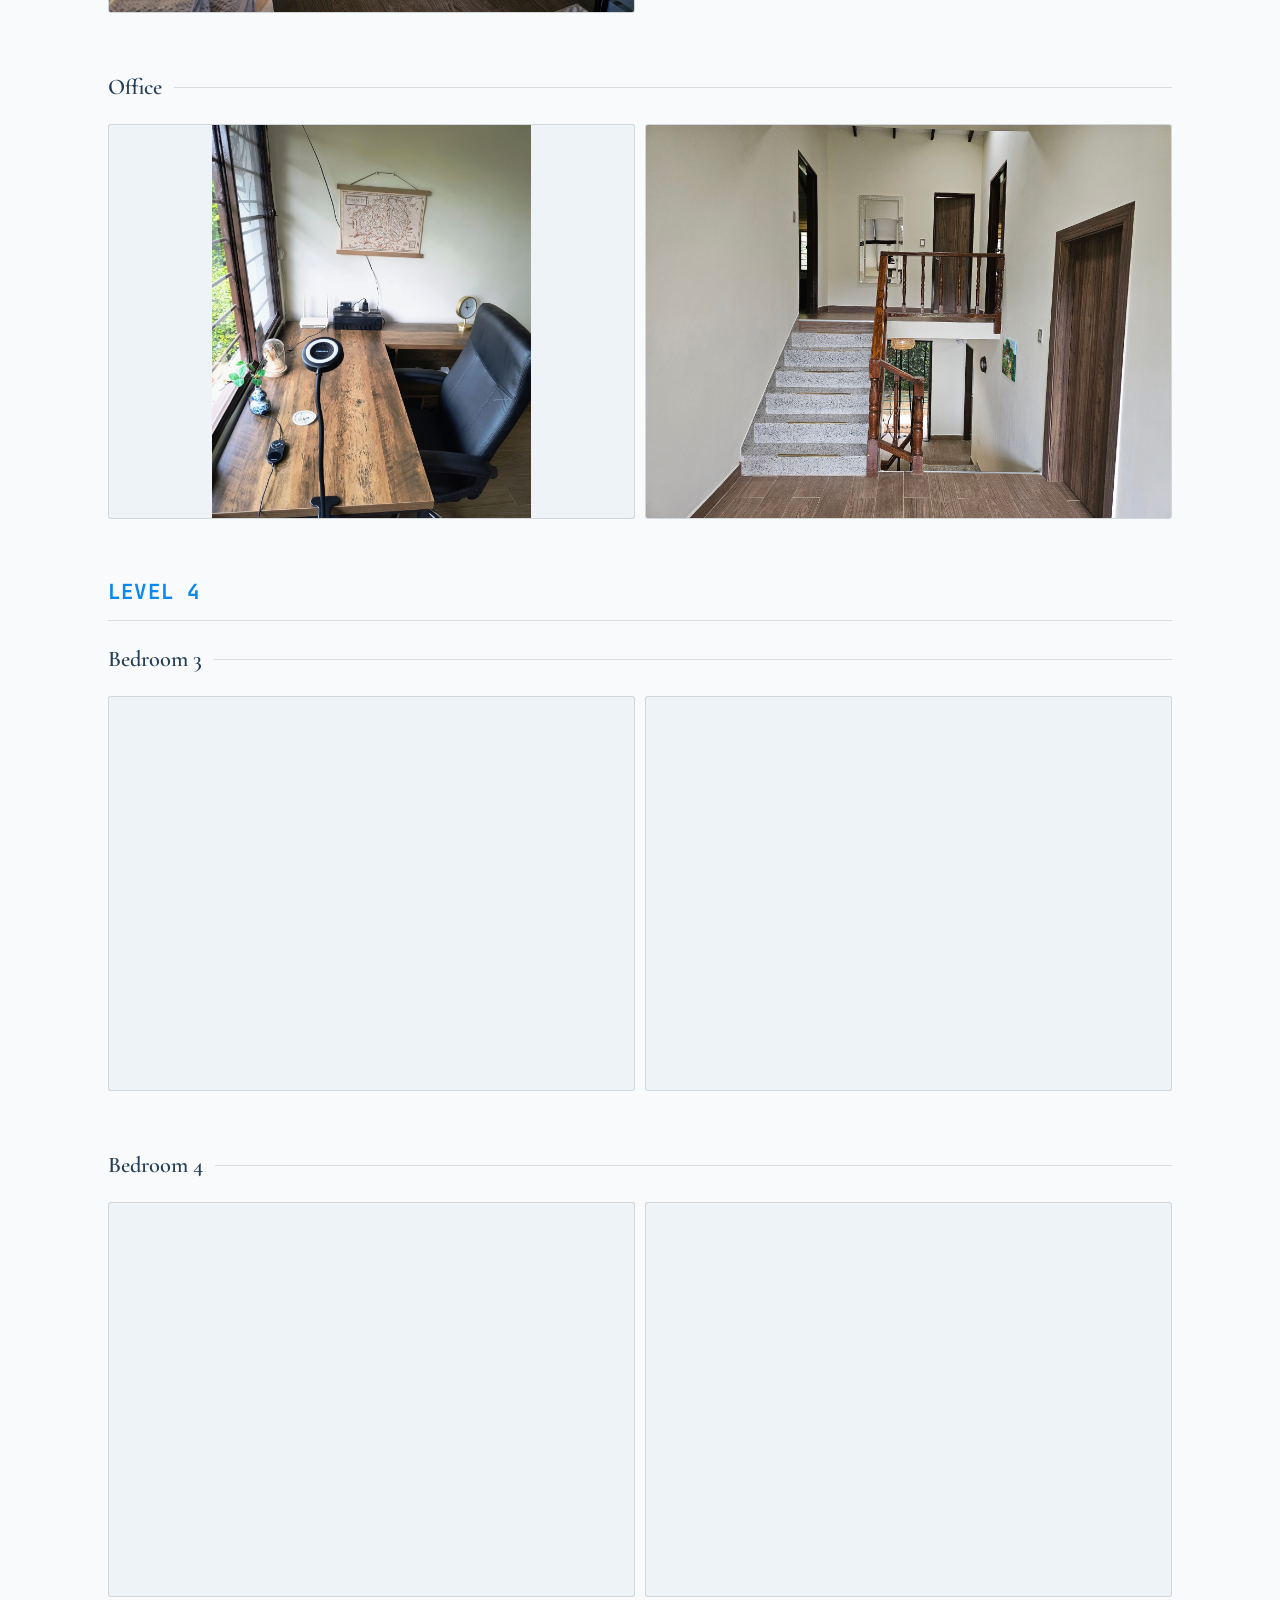
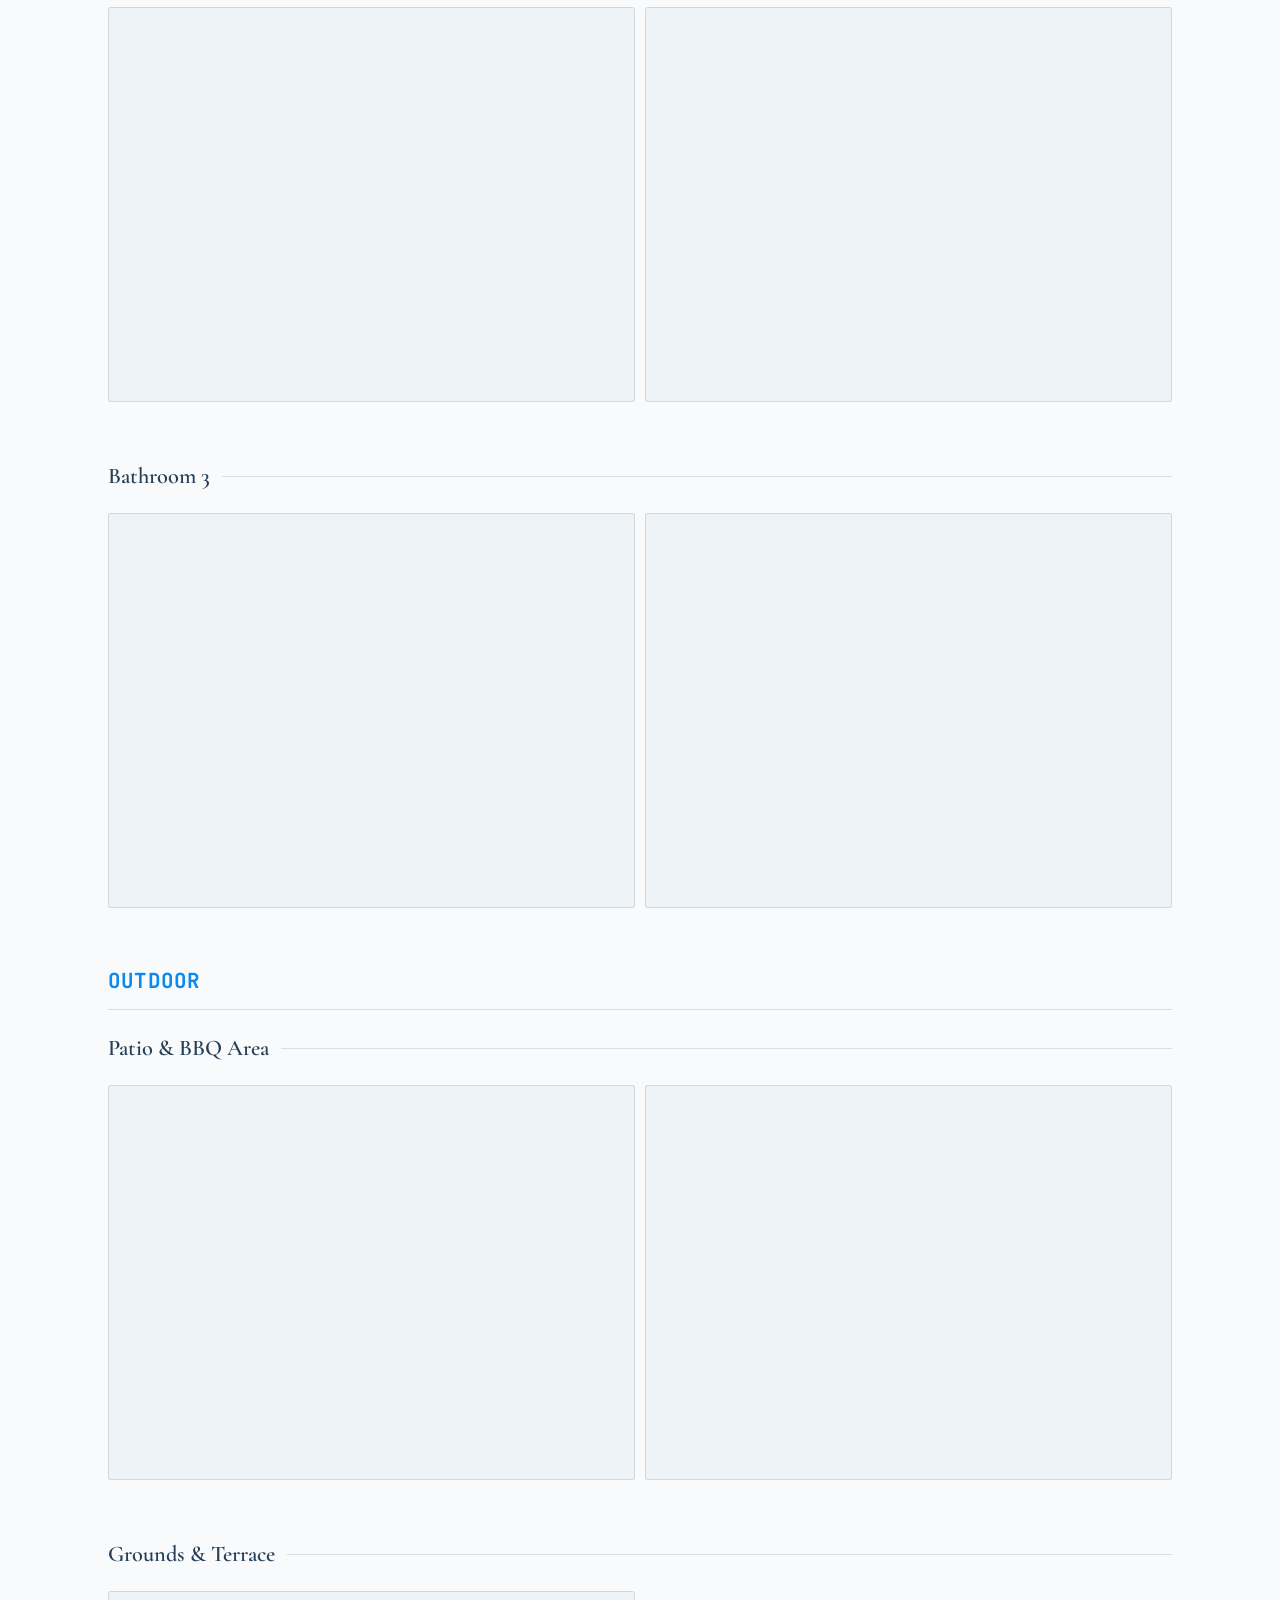
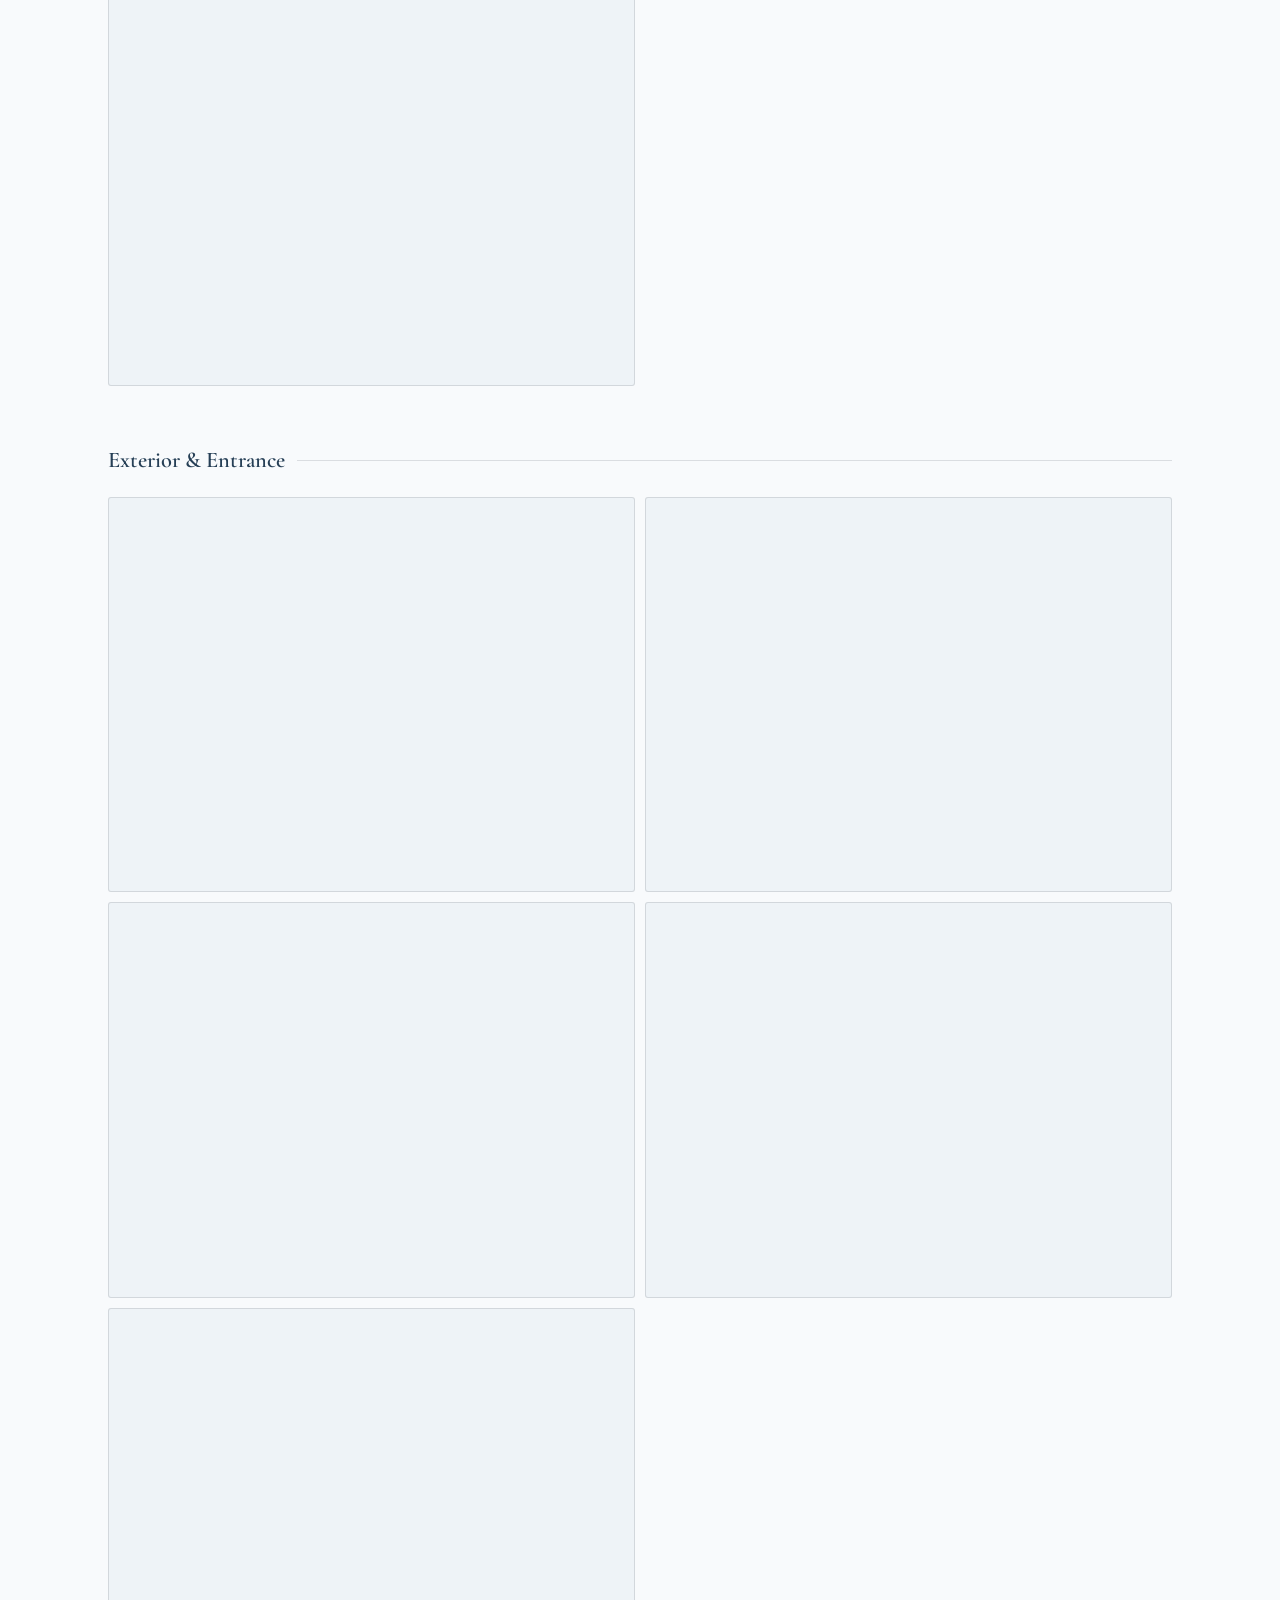
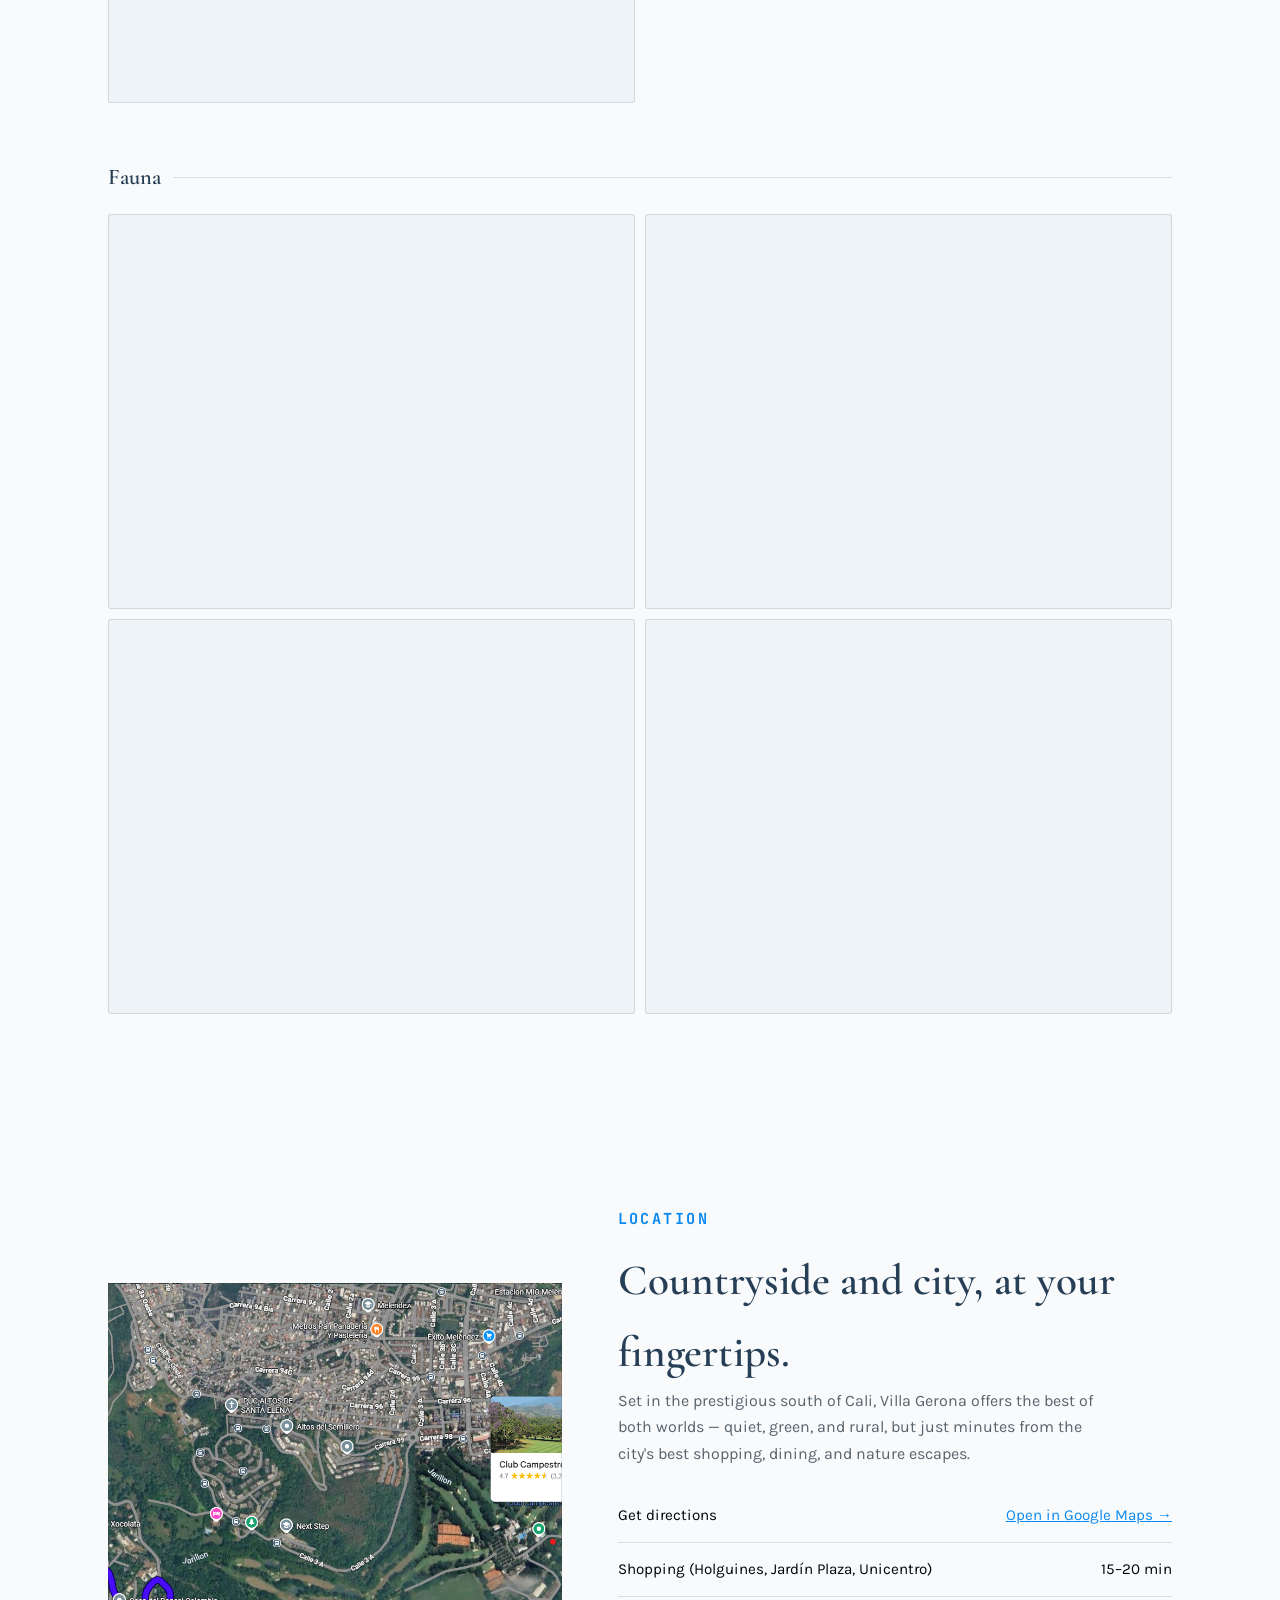
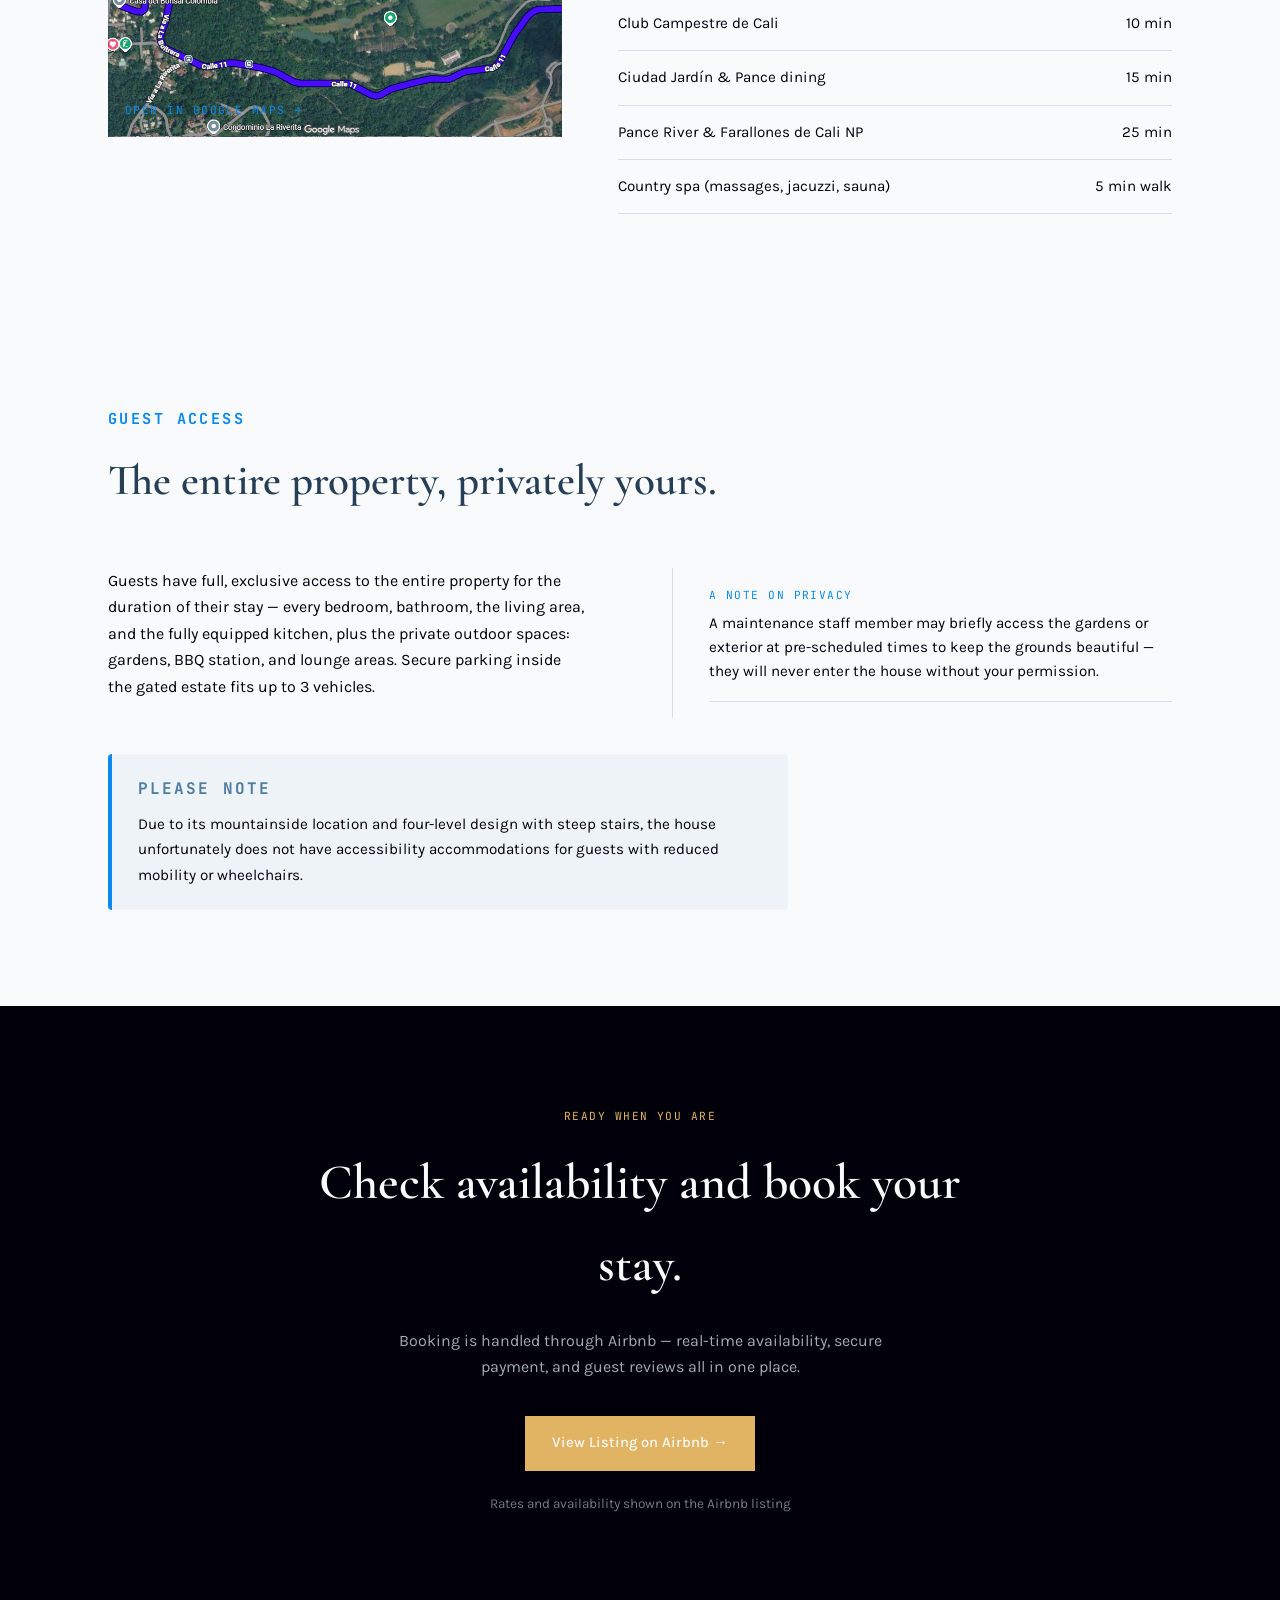
==== commit 0d072ab2: "Add Villa Gerona and Questions nav tabs" ====
--- a/index.html
+++ b/index.html
@@ -109,6 +109,7 @@
       <span></span><span></span><span></span>
     </button>
     <div class="navlinks" id="navLinks">
+      <a href="#">Villa Gerona</a>
       <a href="#story">The House</a>
       <a href="#amenities">Amenities</a>
       <div class="nav-dropdown">
@@ -140,6 +141,7 @@
       <a href="#location">Location</a>
       <a href="#access">Guest Access</a>
       <a href="#book" class="nav-cta">Check Availability</a>
+      <a href="#contact">Questions</a>
     </div>
   </nav>
 </header>
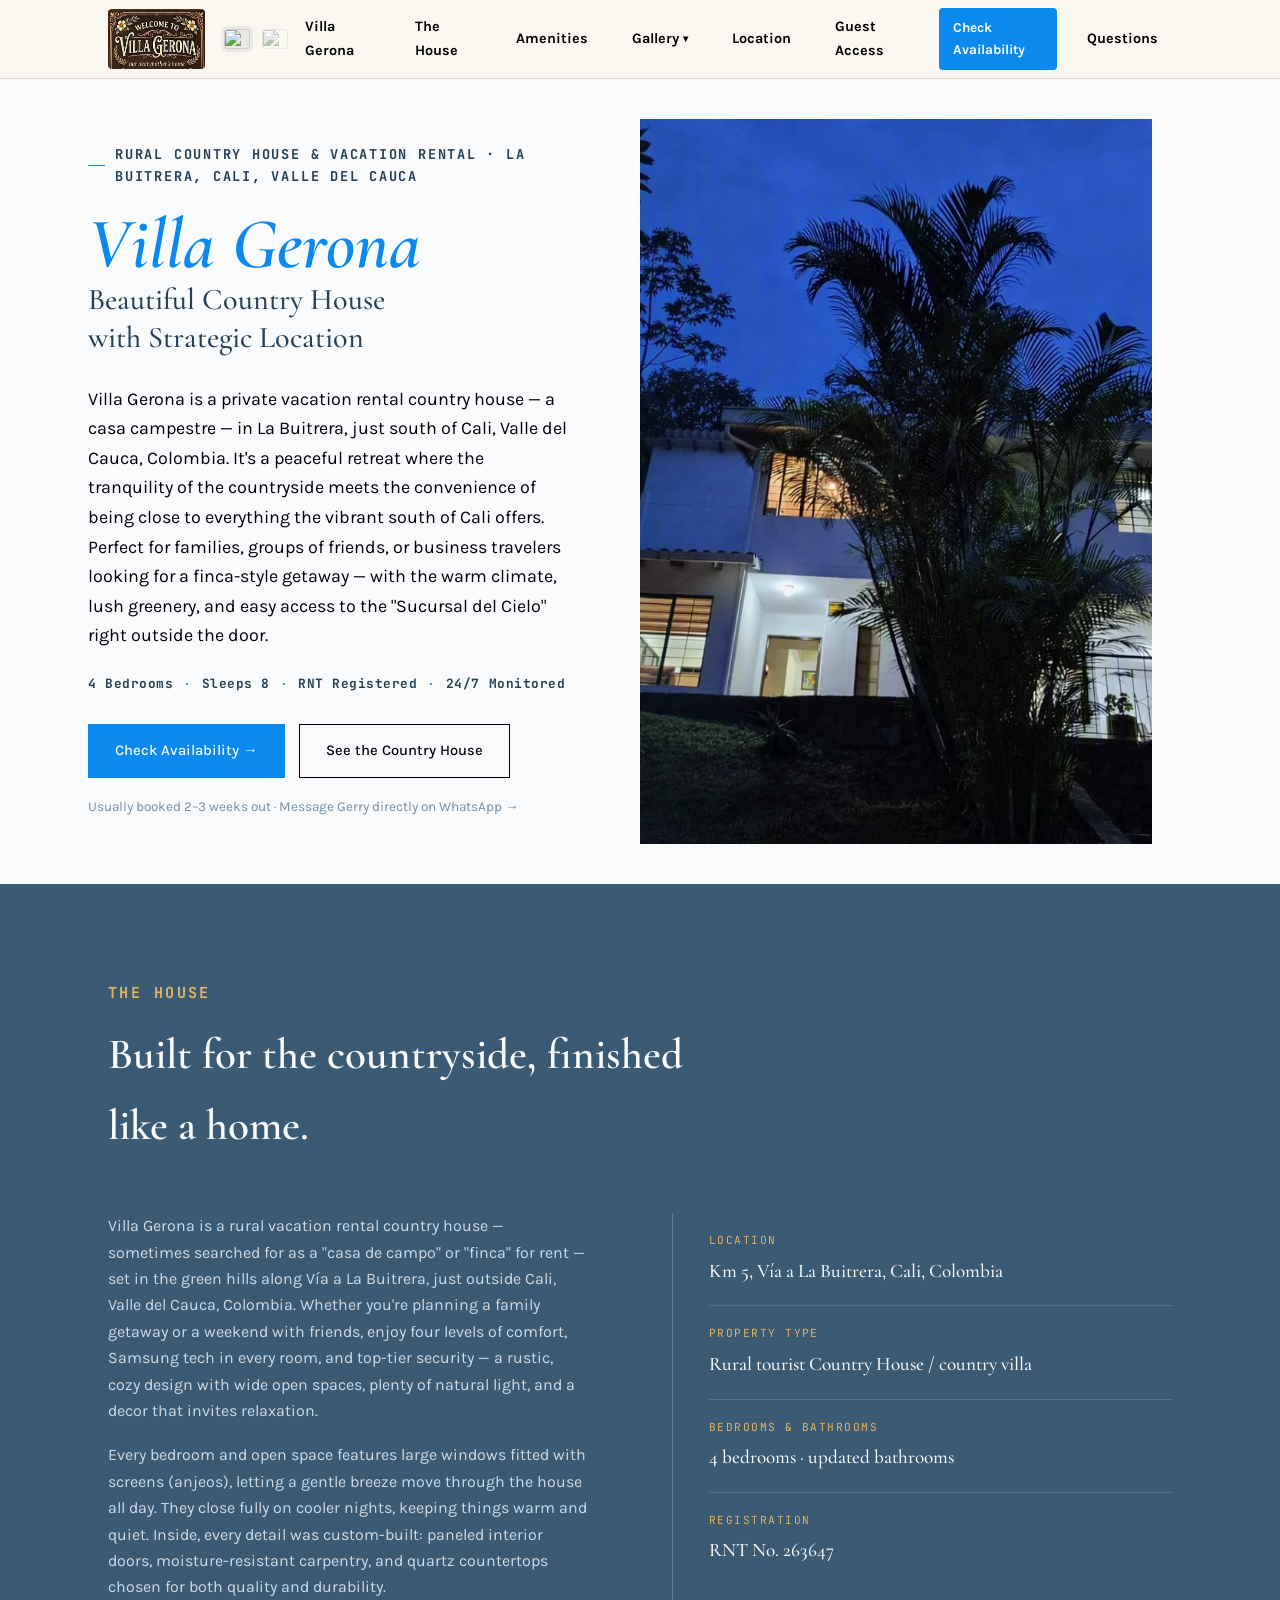
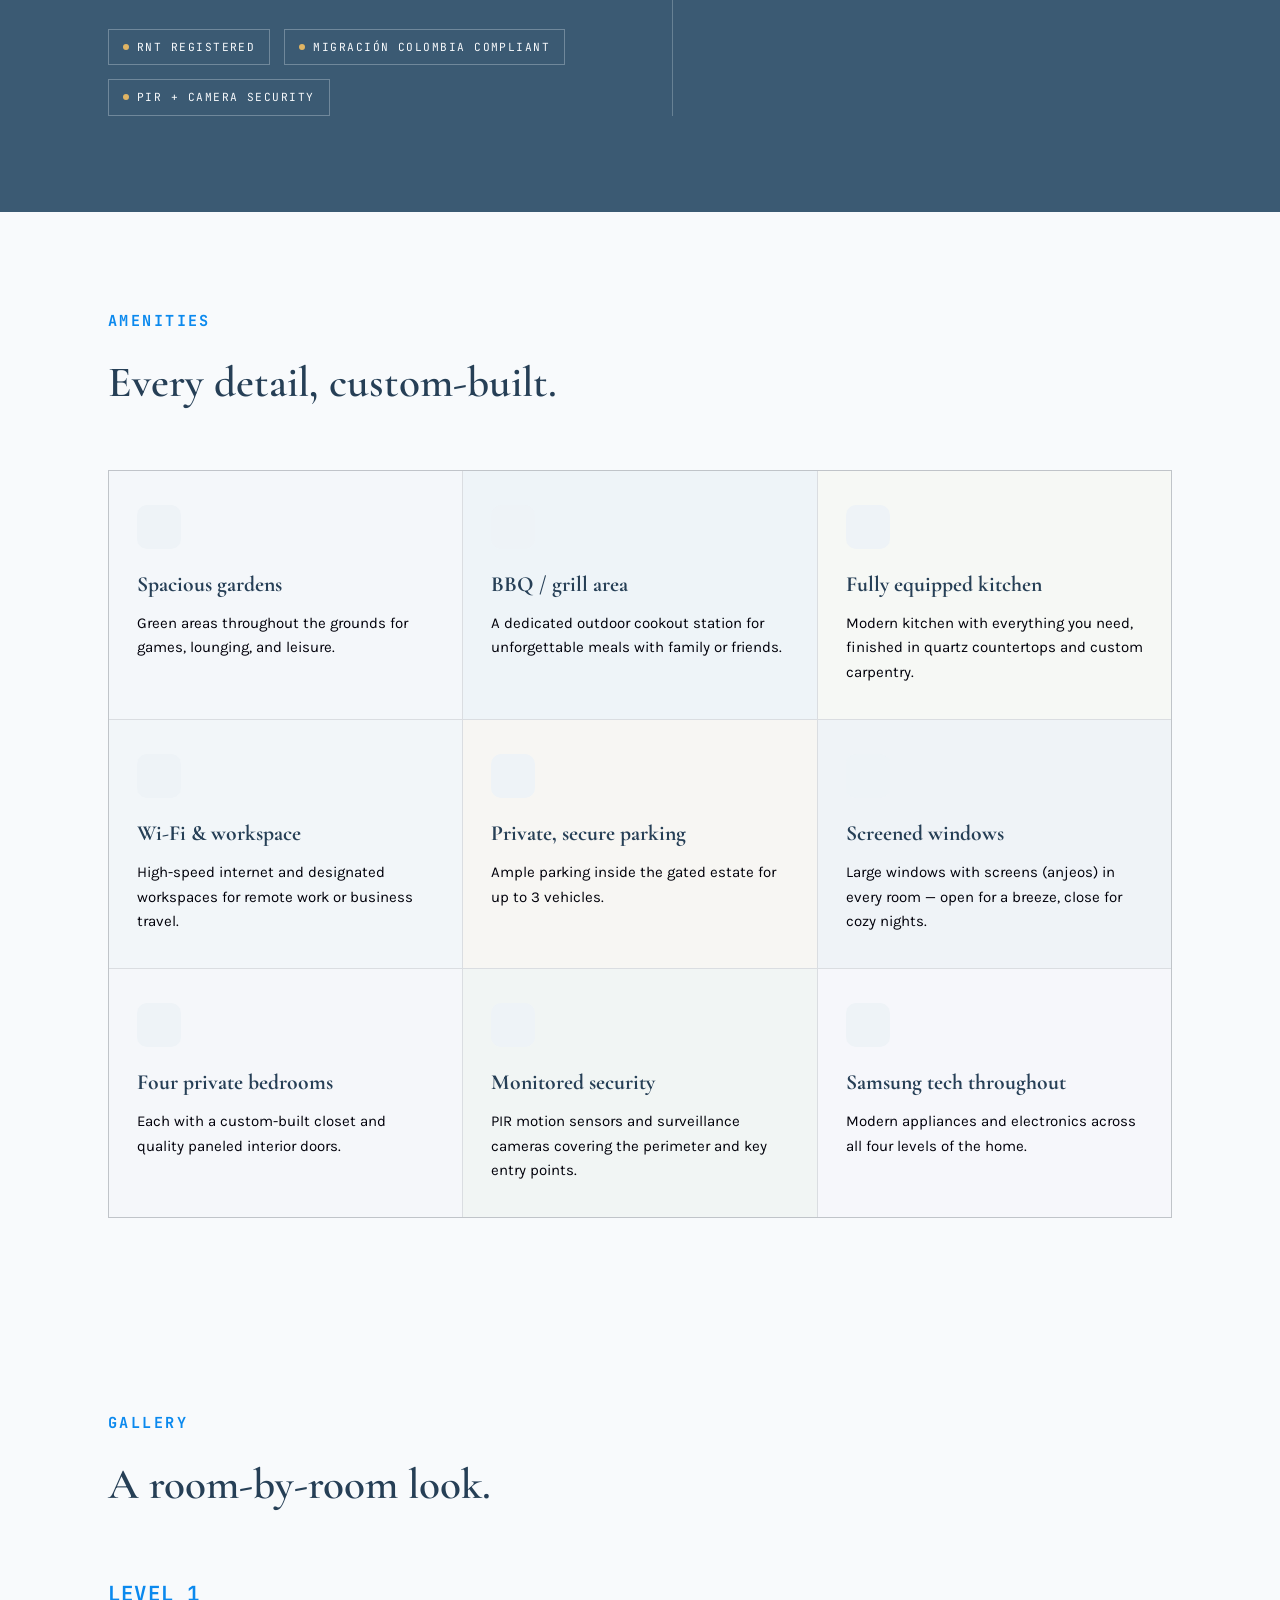
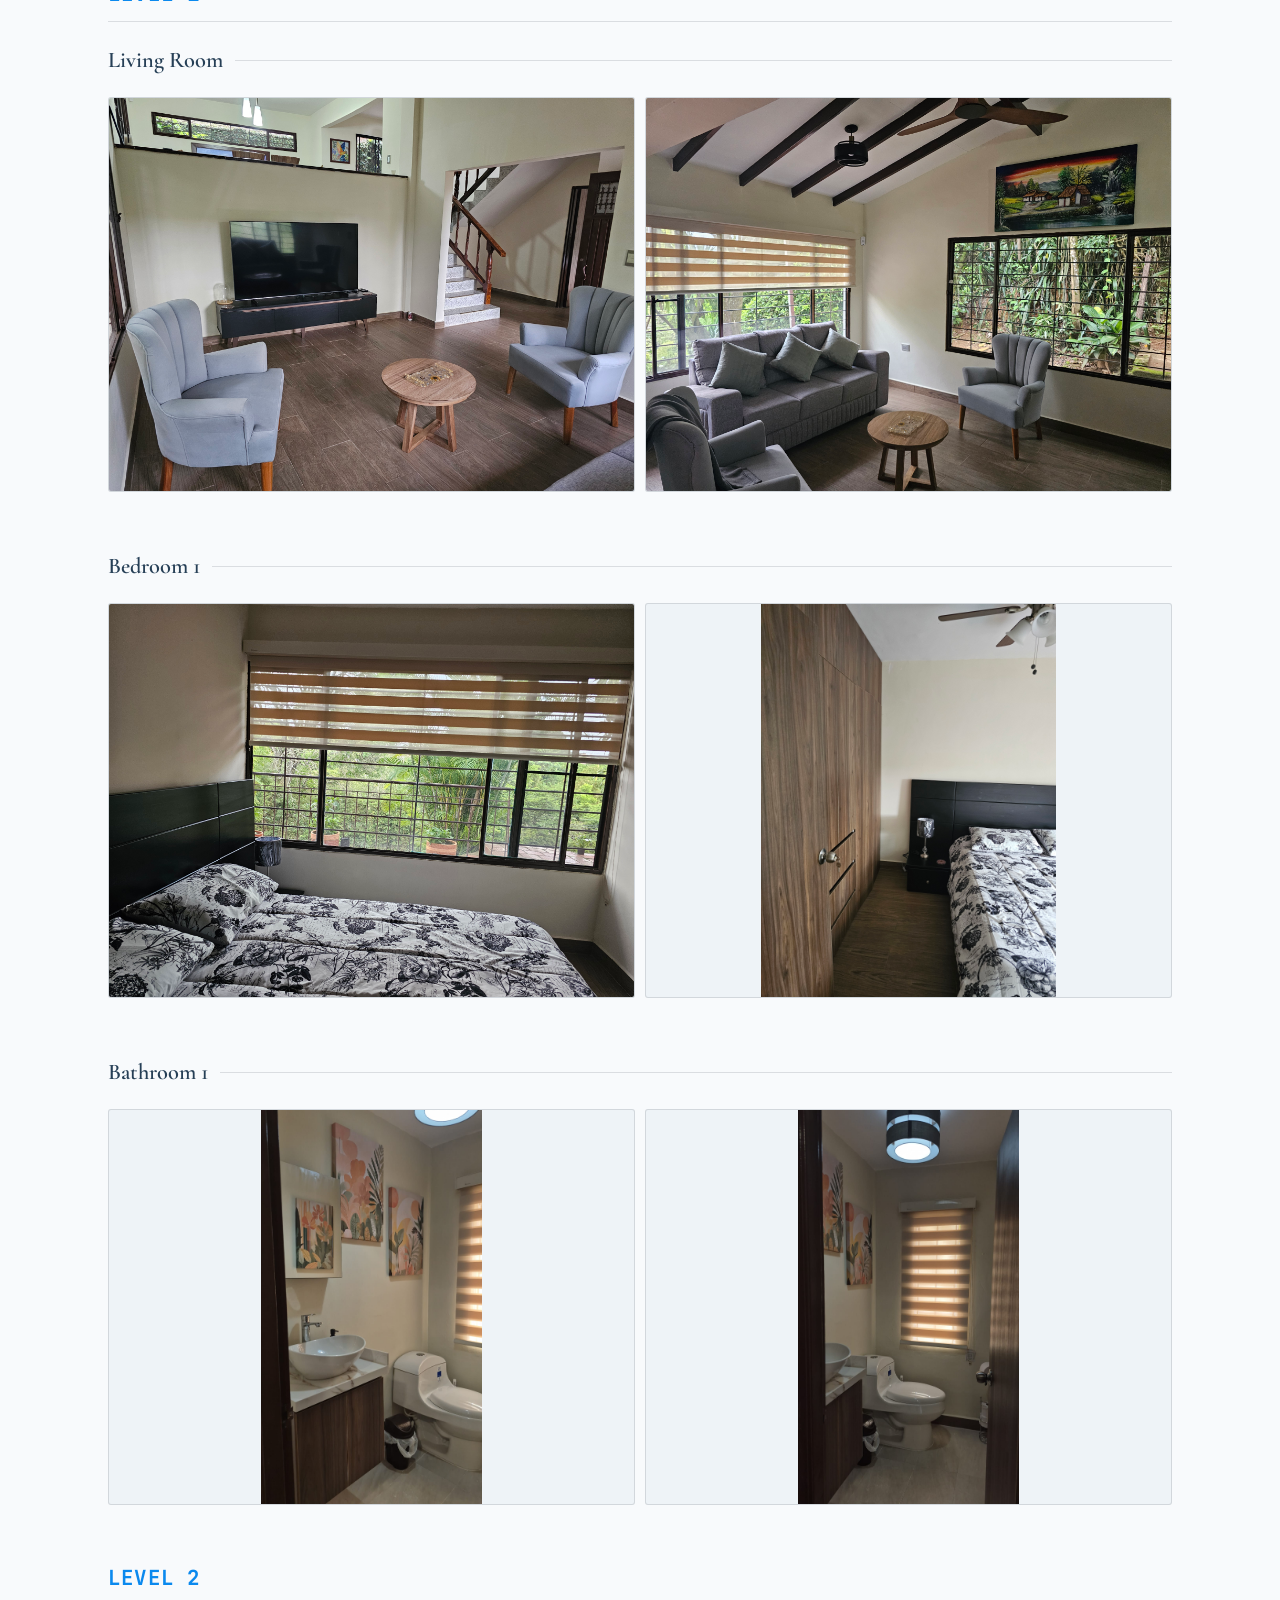
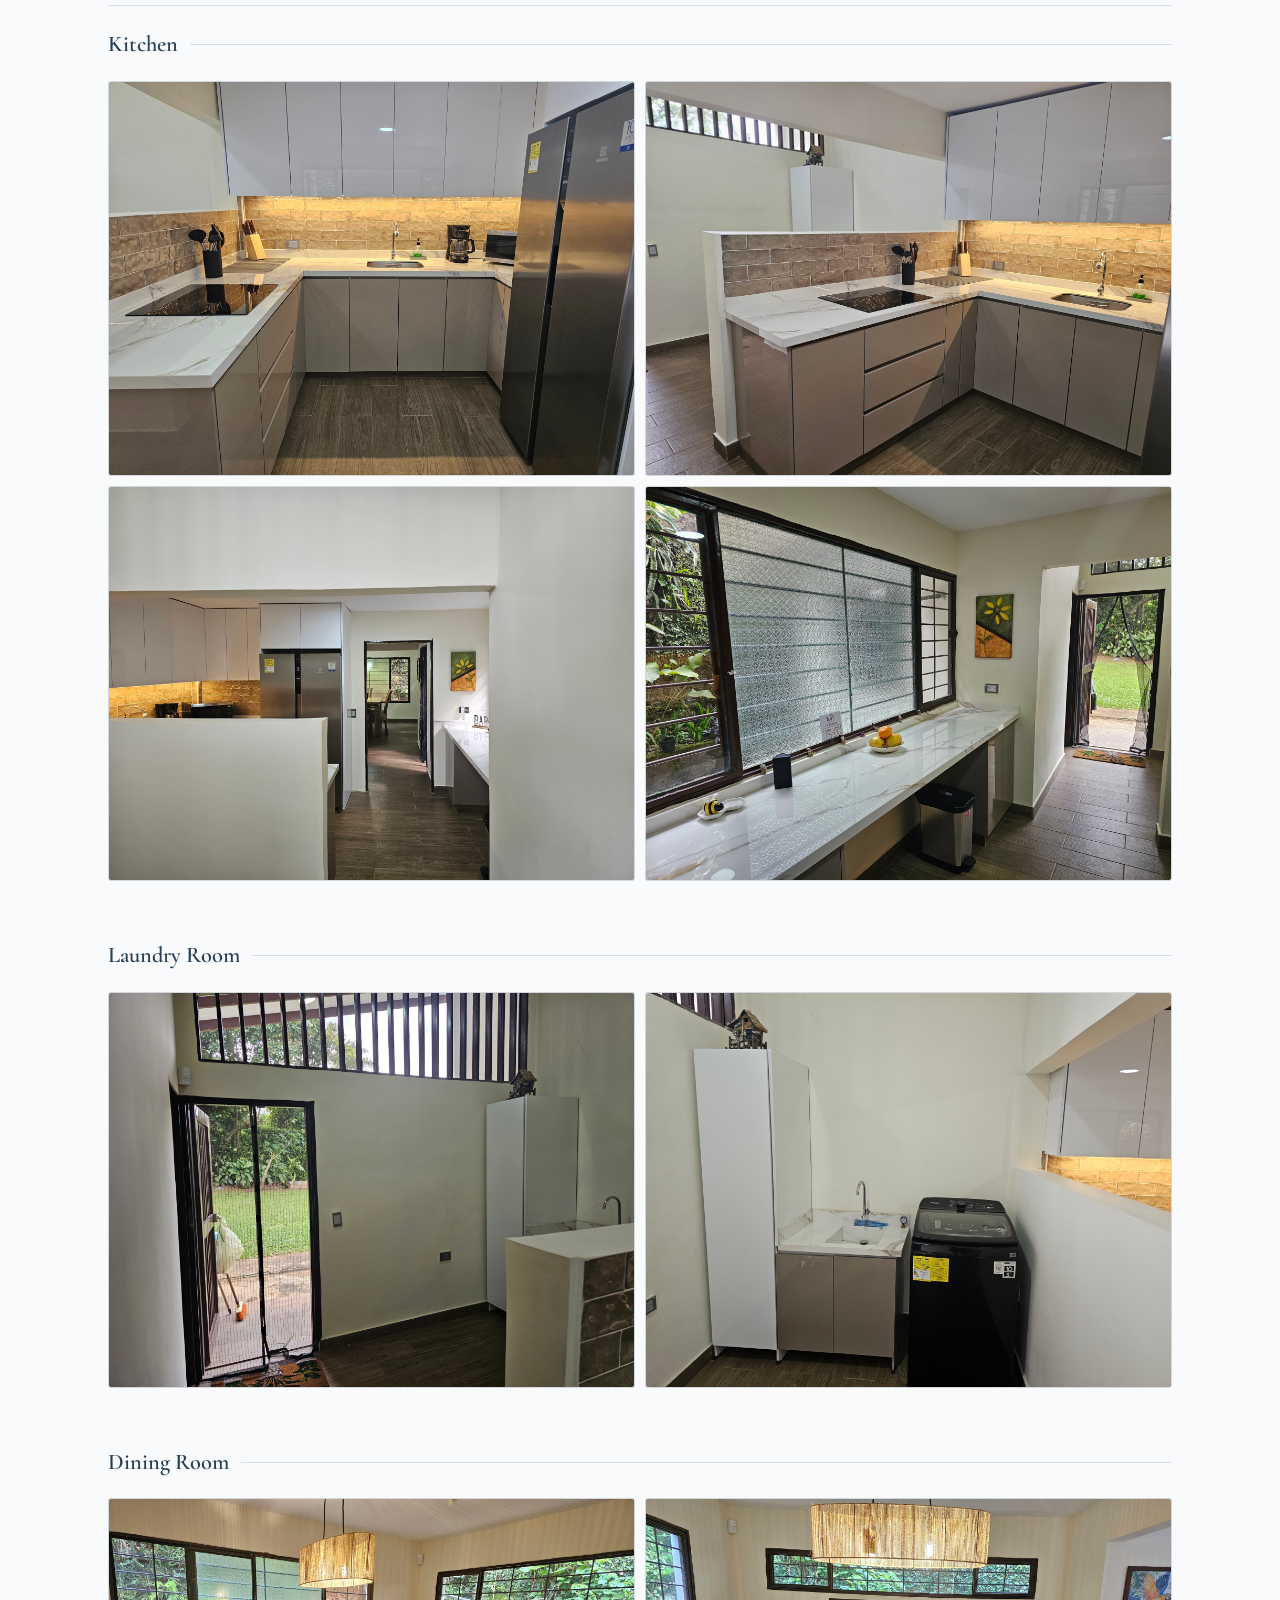
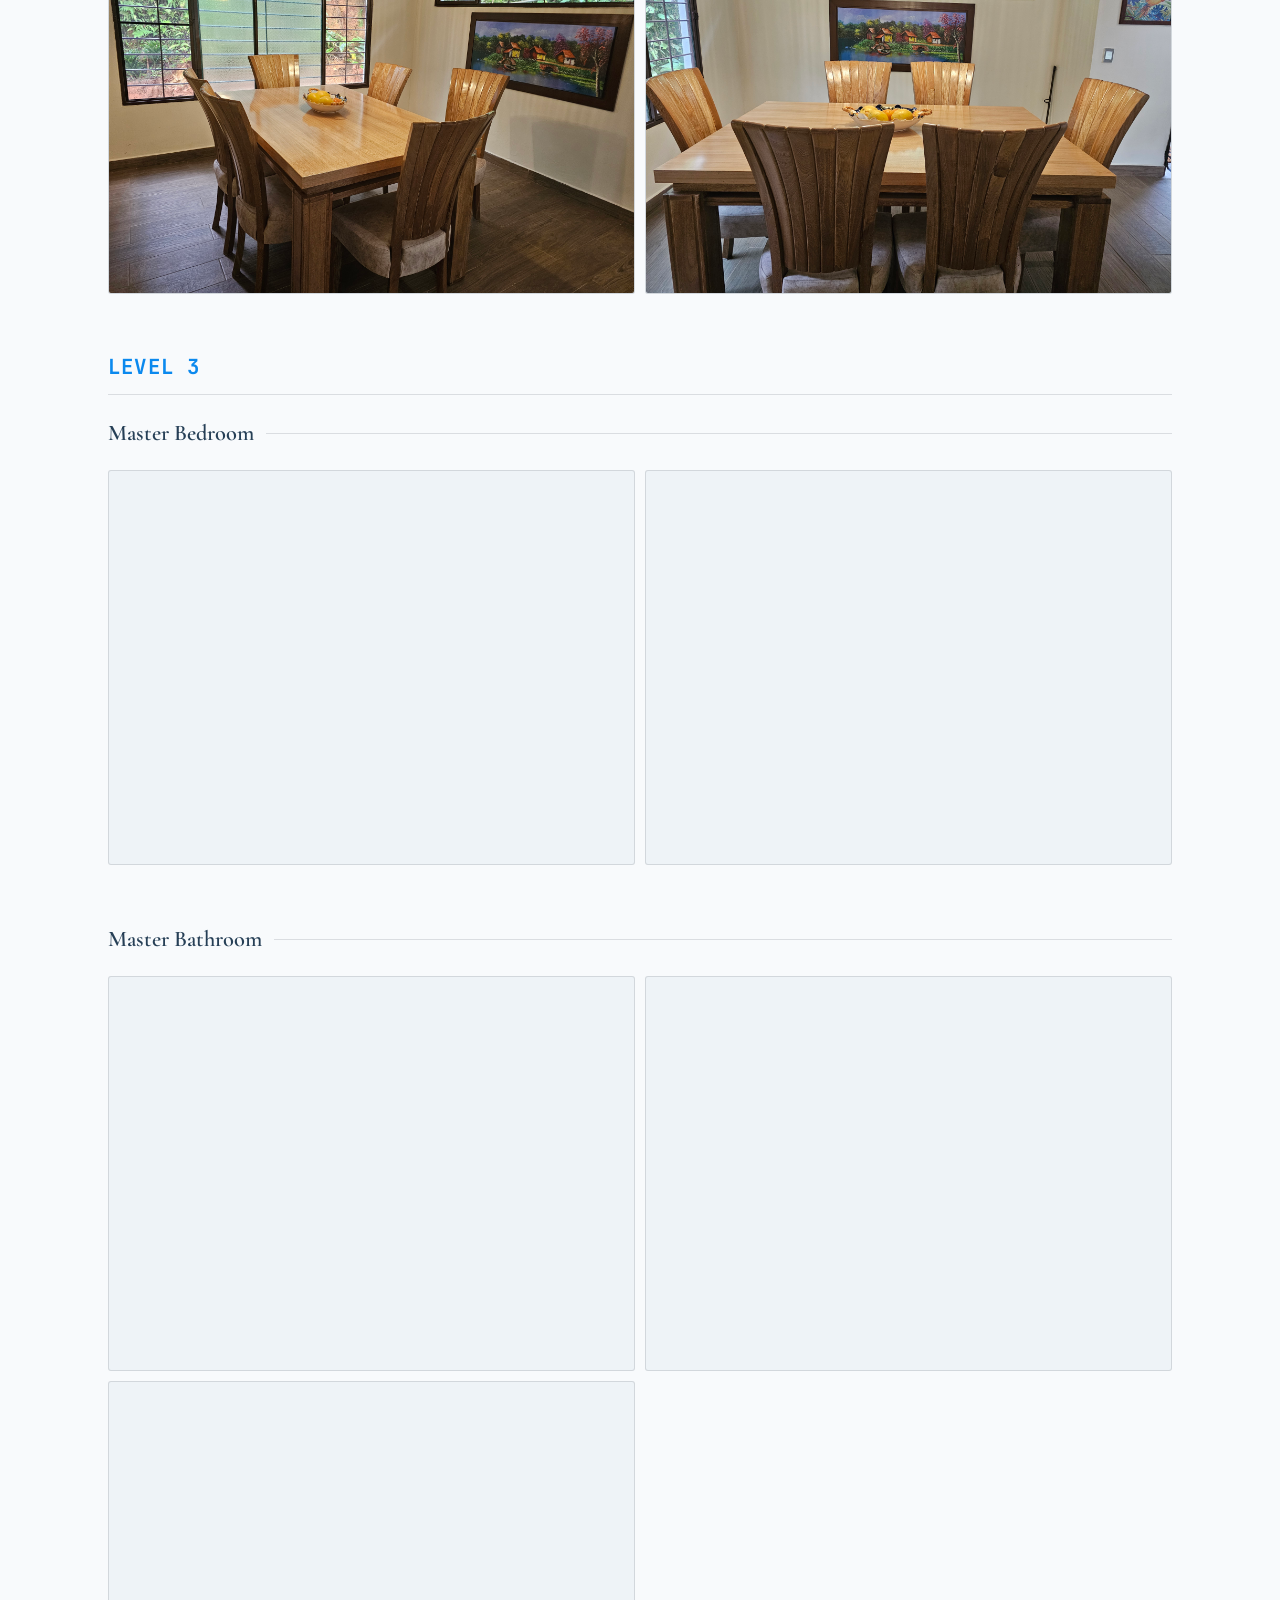
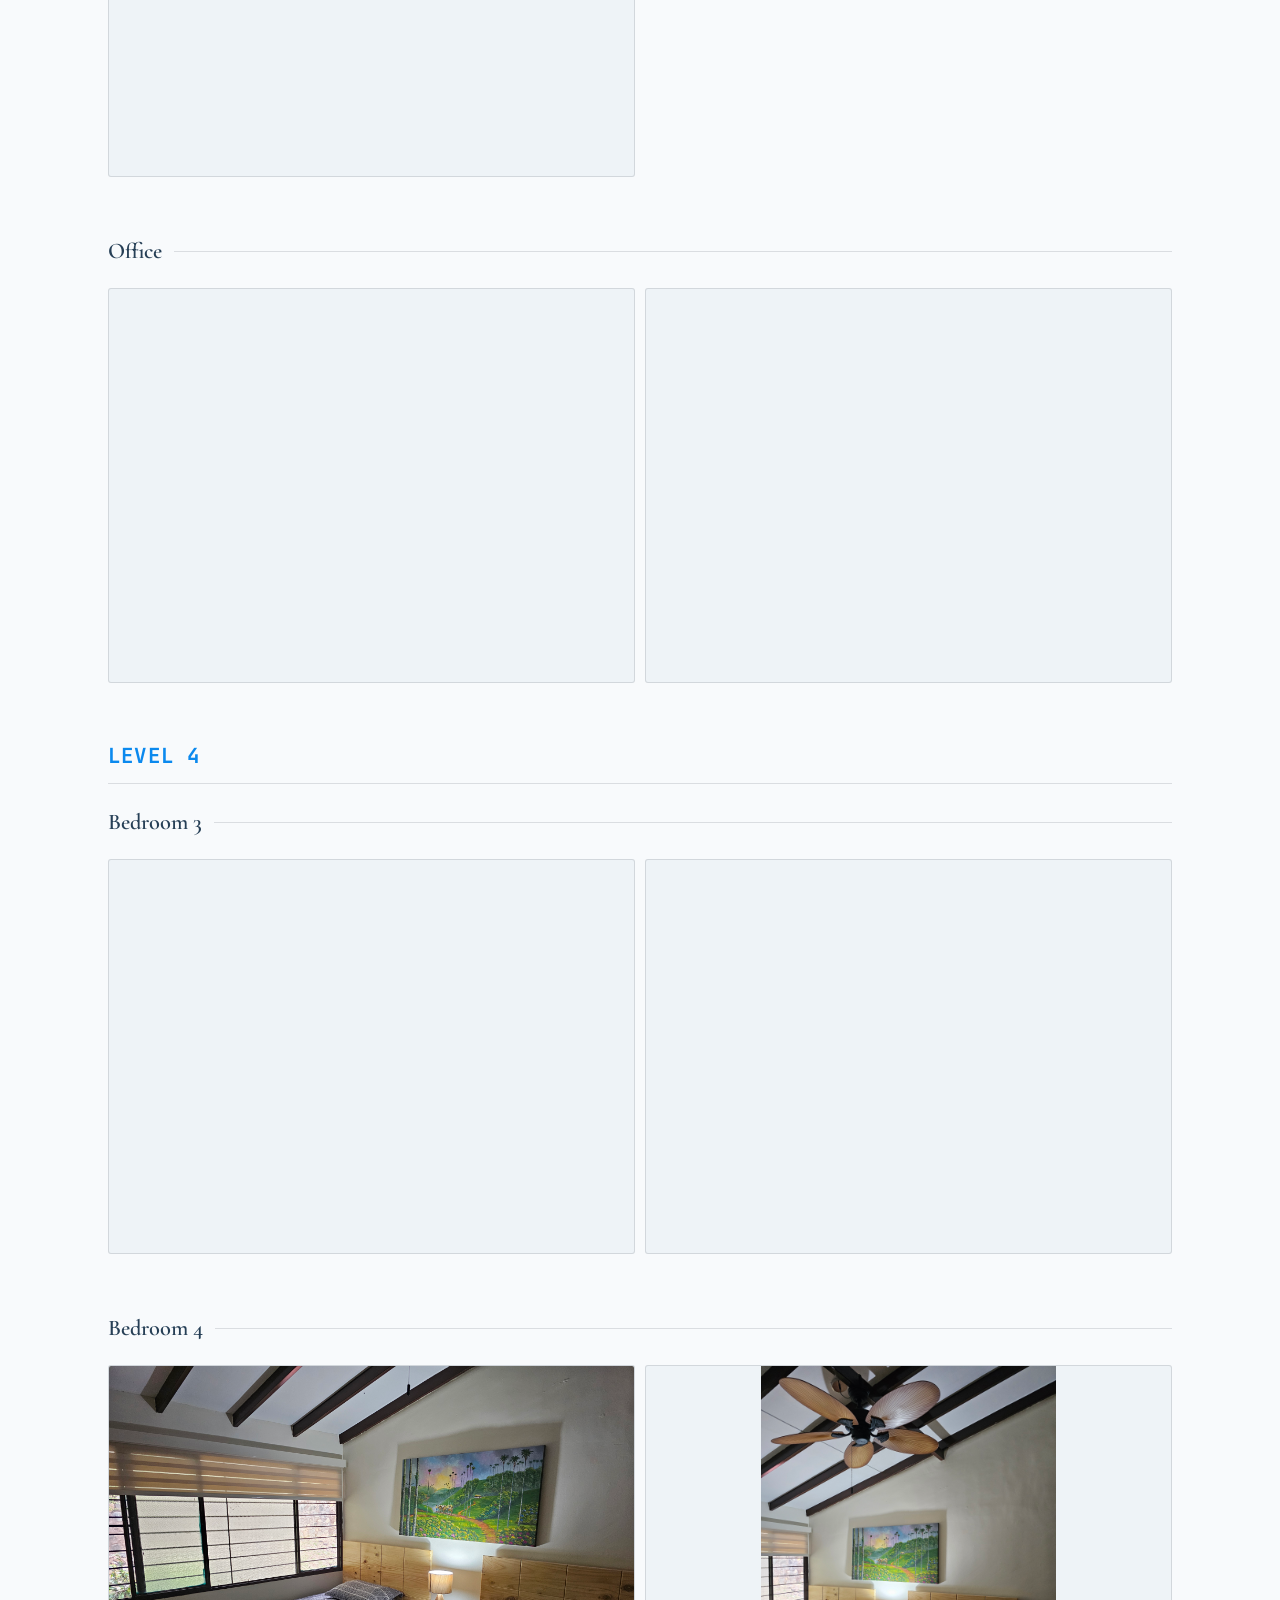
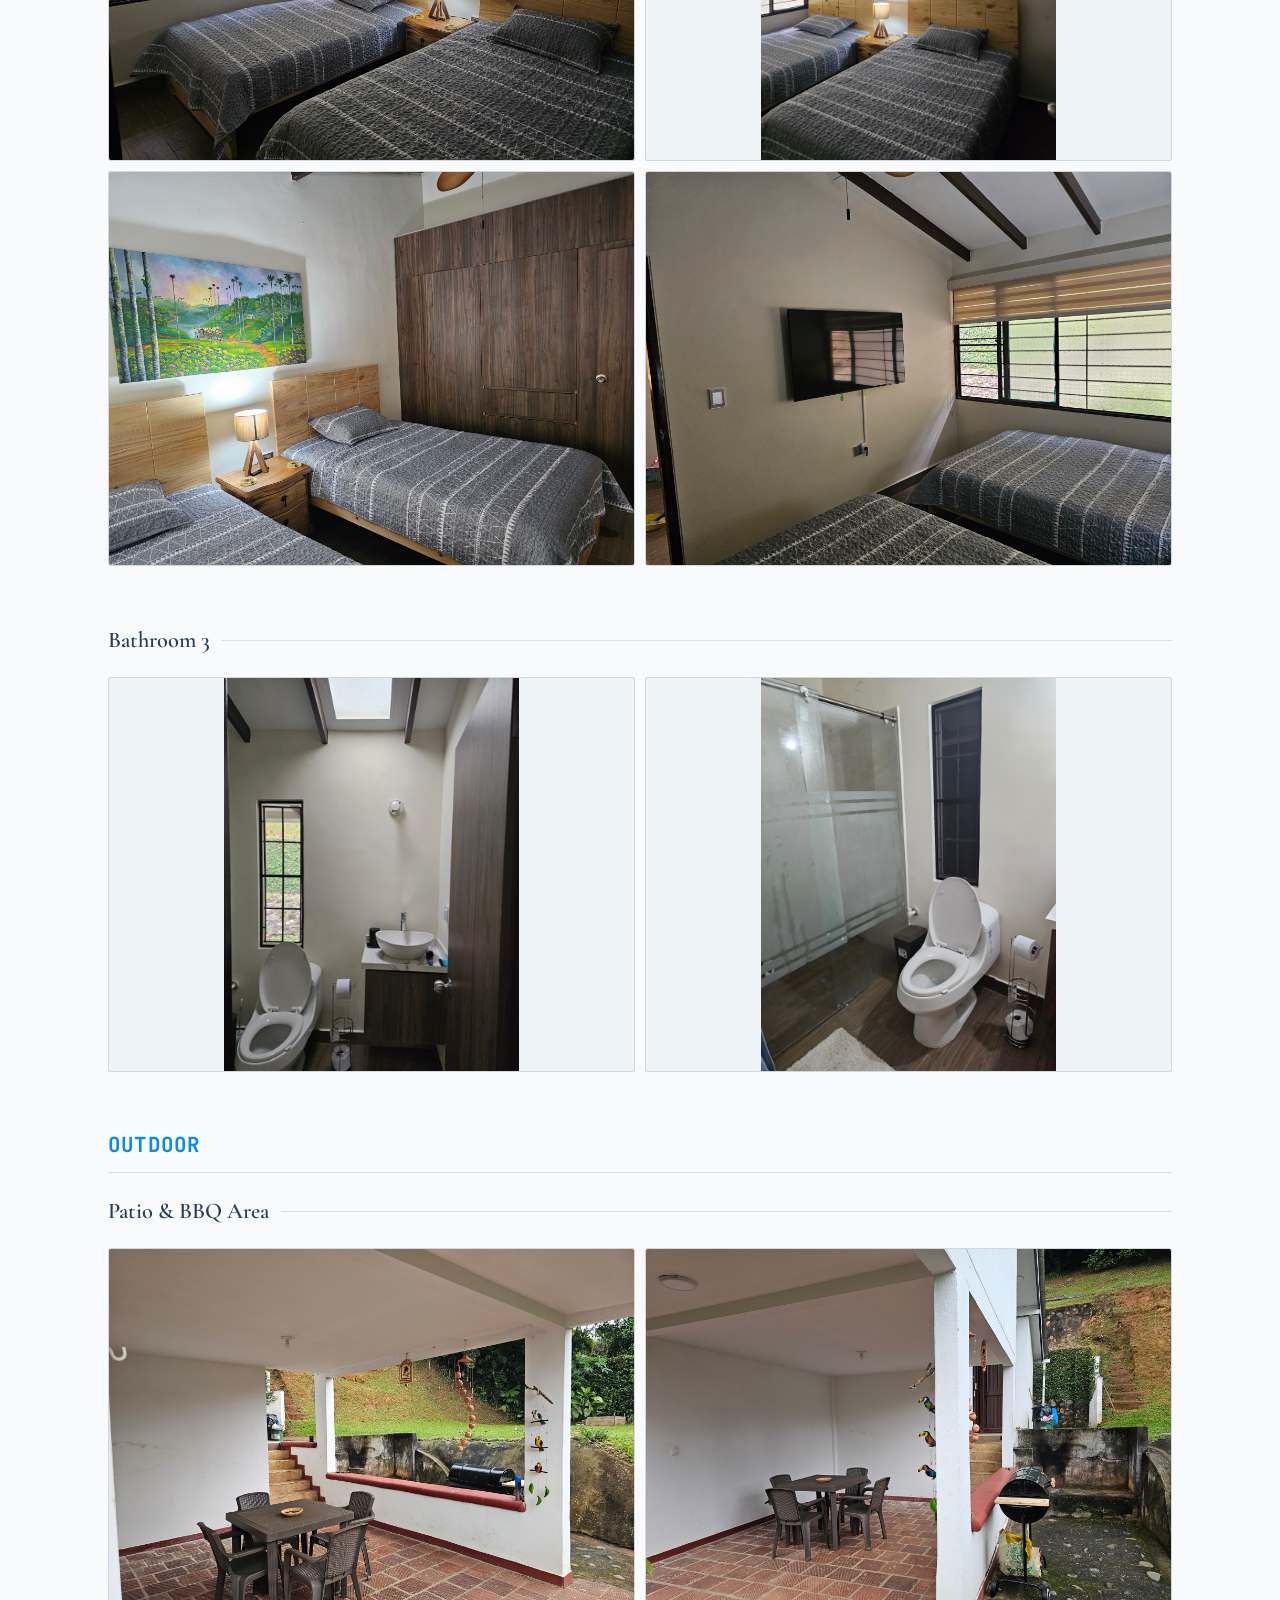
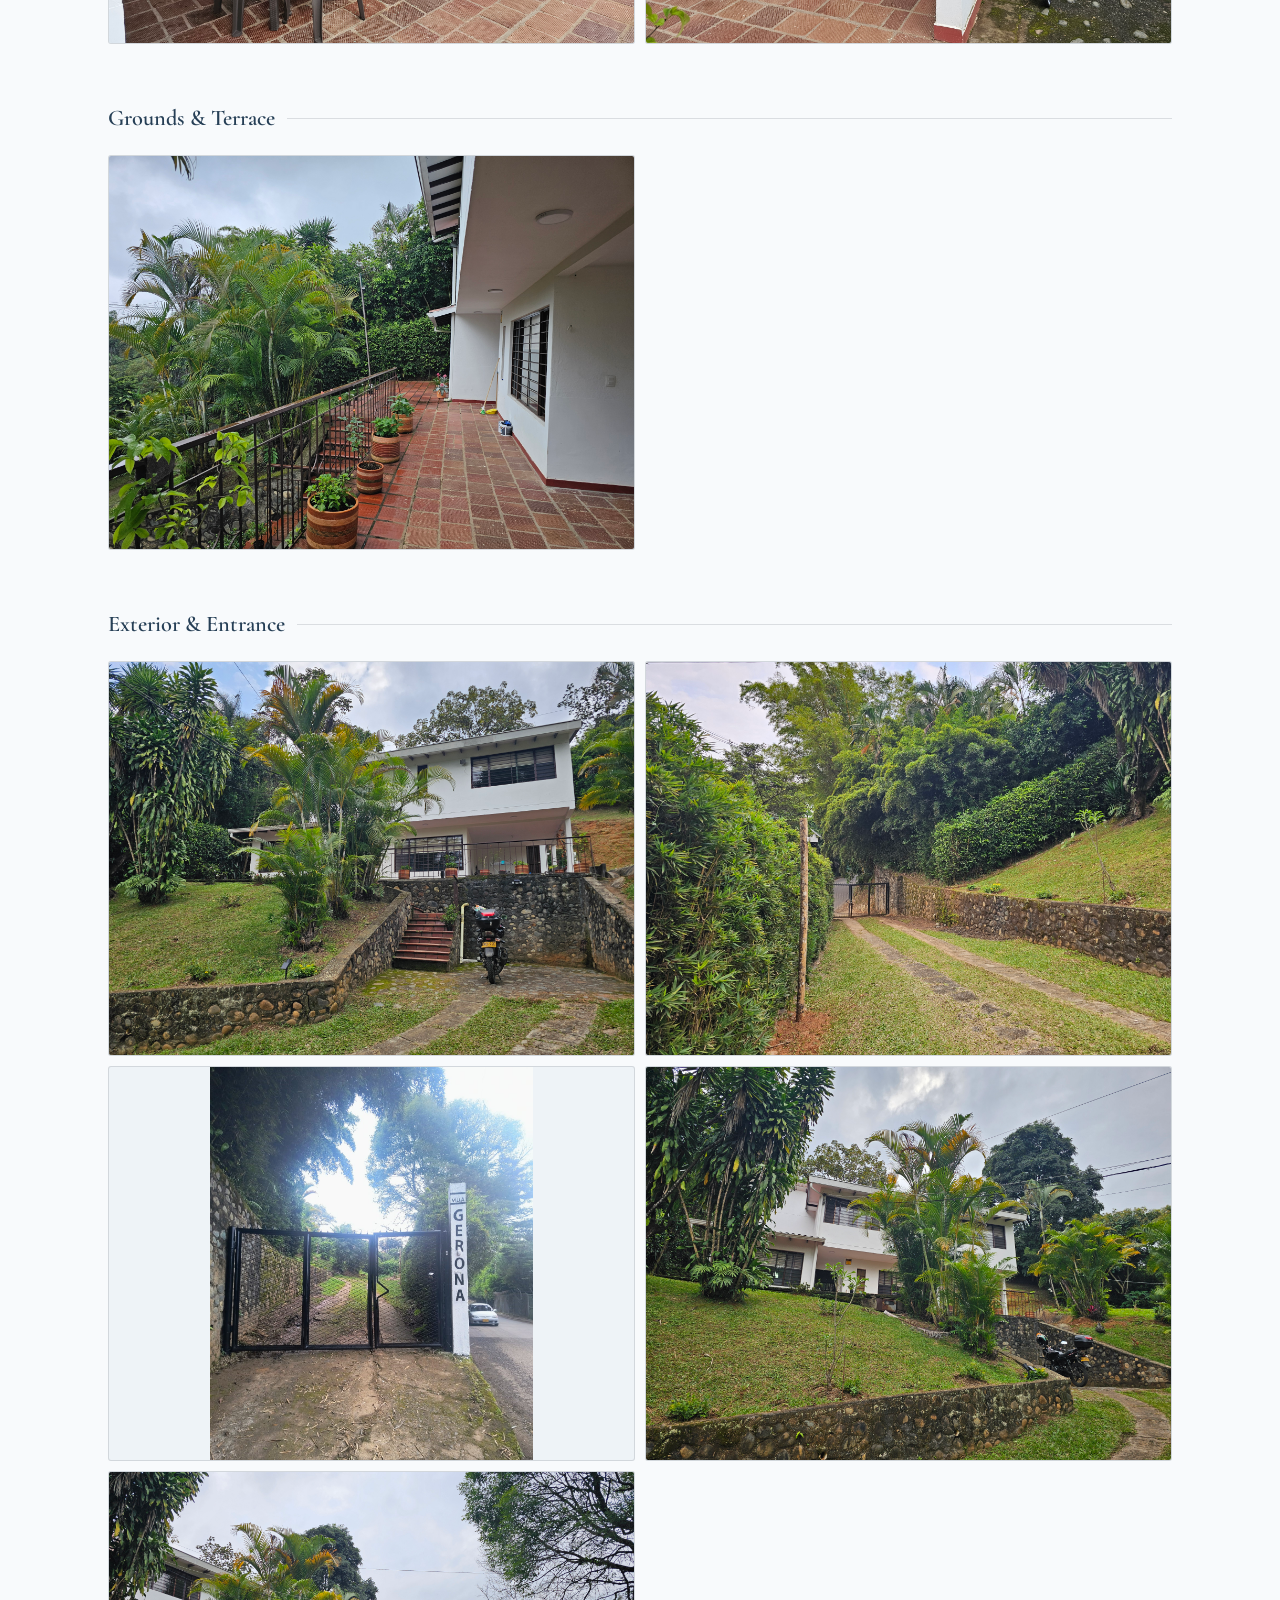
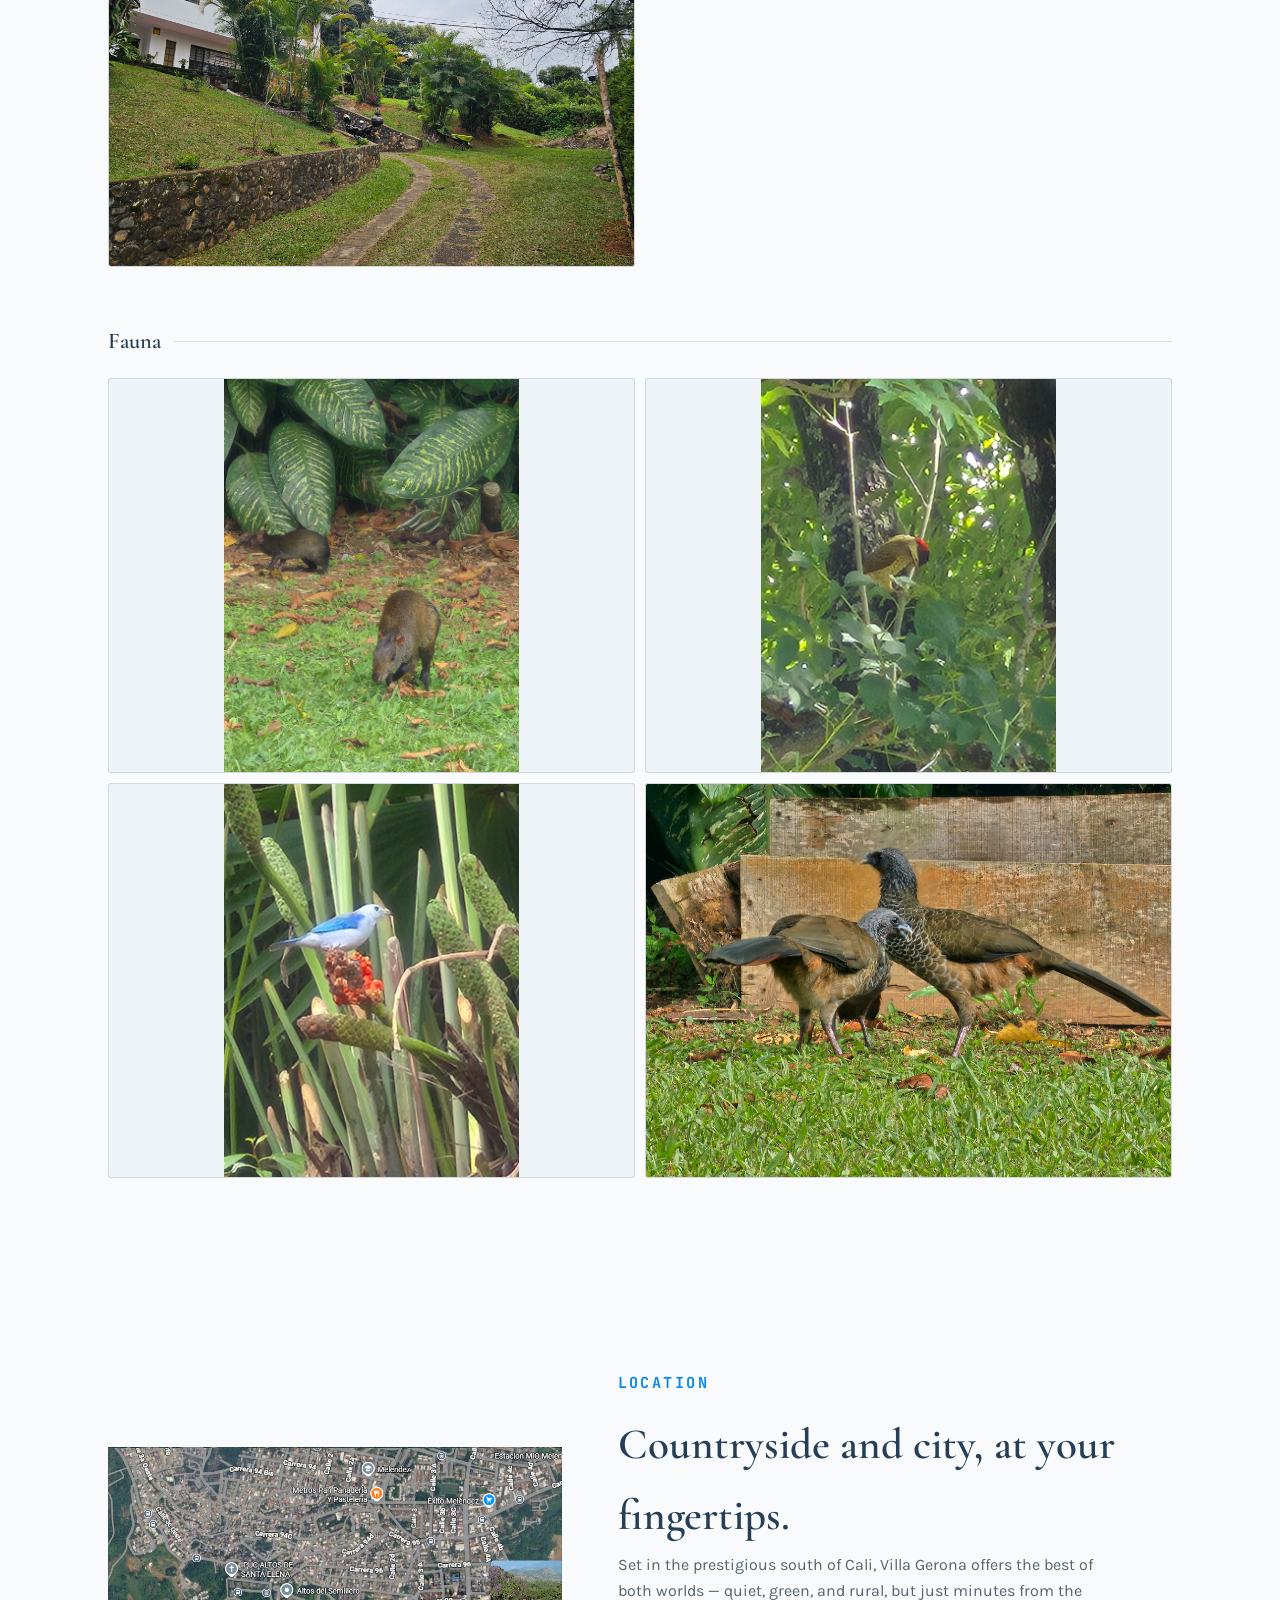
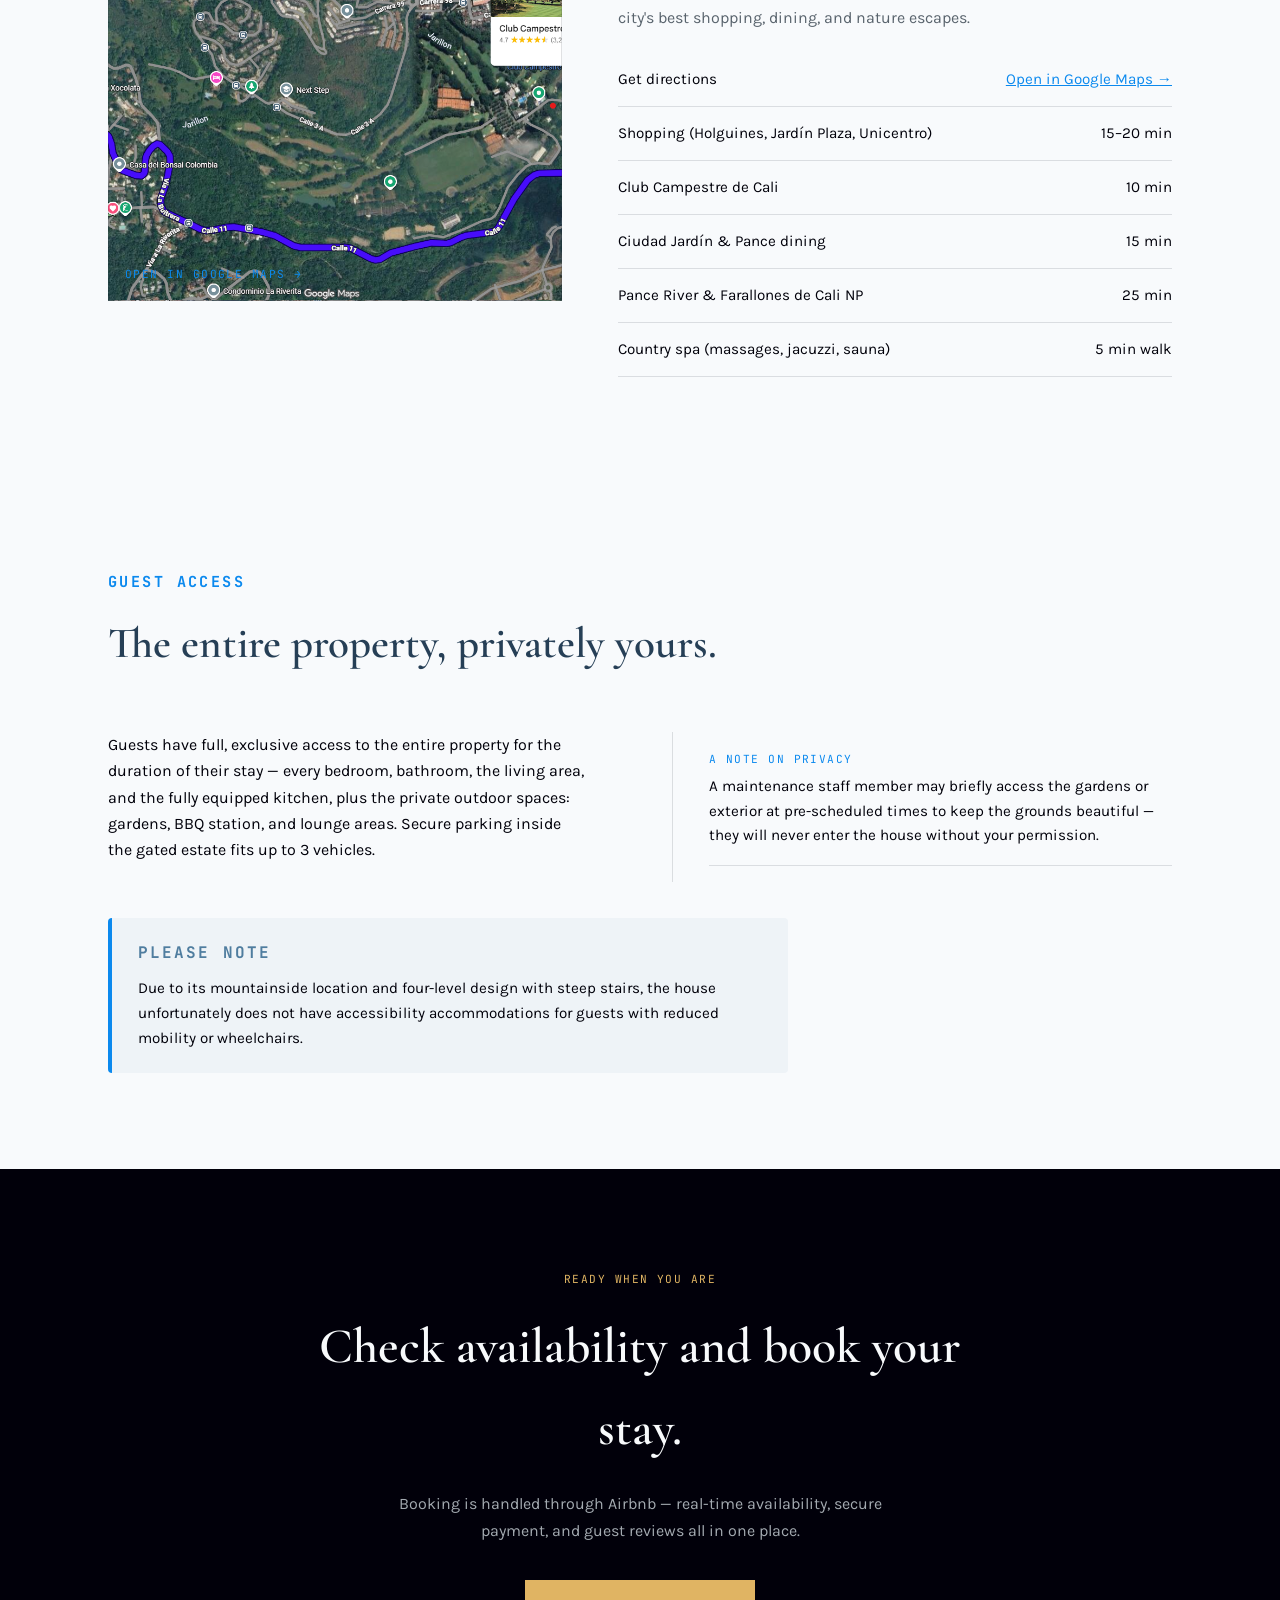
==== commit b088431f: "Adde SEO Keword phrasing and enable website" ====
--- a/index.html
+++ b/index.html
@@ -150,9 +150,9 @@
 <section class="hero">
   <div class="hero-flex">
     <div class="hero-text-col">
-      <div class="eyebrow mono">Rural Country House · Vía a La Buitrera, Cali</div>
+      <div class="eyebrow mono">Rural Country House &amp; Vacation Rental · La Buitrera, Cali, Valle del Cauca</div>
       <h1><em>Villa Gerona</em><br><span class="sub">Beautiful Country House<br>with Strategic Location</span></h1>
-      <p class="lead">A peaceful retreat where the tranquility of the countryside meets the convenience of being close to everything the vibrant south of Cali offers. Perfect for families, groups of friends, or business travelers — with the warm climate, lush greenery, and easy access to the "Sucursal del Cielo" right outside the door.</p>
+      <p class="lead">Villa Gerona is a private vacation rental country house — a casa campestre — in La Buitrera, just south of Cali, Valle del Cauca, Colombia. It's a peaceful retreat where the tranquility of the countryside meets the convenience of being close to everything the vibrant south of Cali offers. Perfect for families, groups of friends, or business travelers looking for a finca-style getaway — with the warm climate, lush greenery, and easy access to the "Sucursal del Cielo" right outside the door.</p>
       <div class="hero-quickstats">
         <span>4 Bedrooms</span><span class="sep">·</span><span>Sleeps 8</span><span class="sep">·</span><span>RNT Registered</span><span class="sep">·</span><span>24/7 Monitored</span>
       </div>
@@ -174,7 +174,7 @@
     </div>
     <div class="story-grid">
       <div>
-        <p>Villa Gerona is a rural tourist country house set in the green hills along Vía a La Buitrera, just outside Cali. Enjoy four levels of comfort, Samsung tech in every room, and top-tier security — a rustic, cozy design with wide open spaces, plenty of natural light, and a decor that invites relaxation.</p>
+        <p>Villa Gerona is a rural vacation rental country house — sometimes searched for as a "casa de campo" or "finca" for rent — set in the green hills along Vía a La Buitrera, just outside Cali, Valle del Cauca, Colombia. Whether you're planning a family getaway or a weekend with friends, enjoy four levels of comfort, Samsung tech in every room, and top-tier security — a rustic, cozy design with wide open spaces, plenty of natural light, and a decor that invites relaxation.</p>
         <p>Every bedroom and open space features large windows fitted with screens (anjeos), letting a gentle breeze move through the house all day. They close fully on cooler nights, keeping things warm and quiet. Inside, every detail was custom-built: paneled interior doors, moisture-resistant carpentry, and quartz countertops chosen for both quality and durability.</p>
         <div class="badge-row">
           <div class="badge"><span class="dot"></span><span class="mono">RNT Registered</span></div>
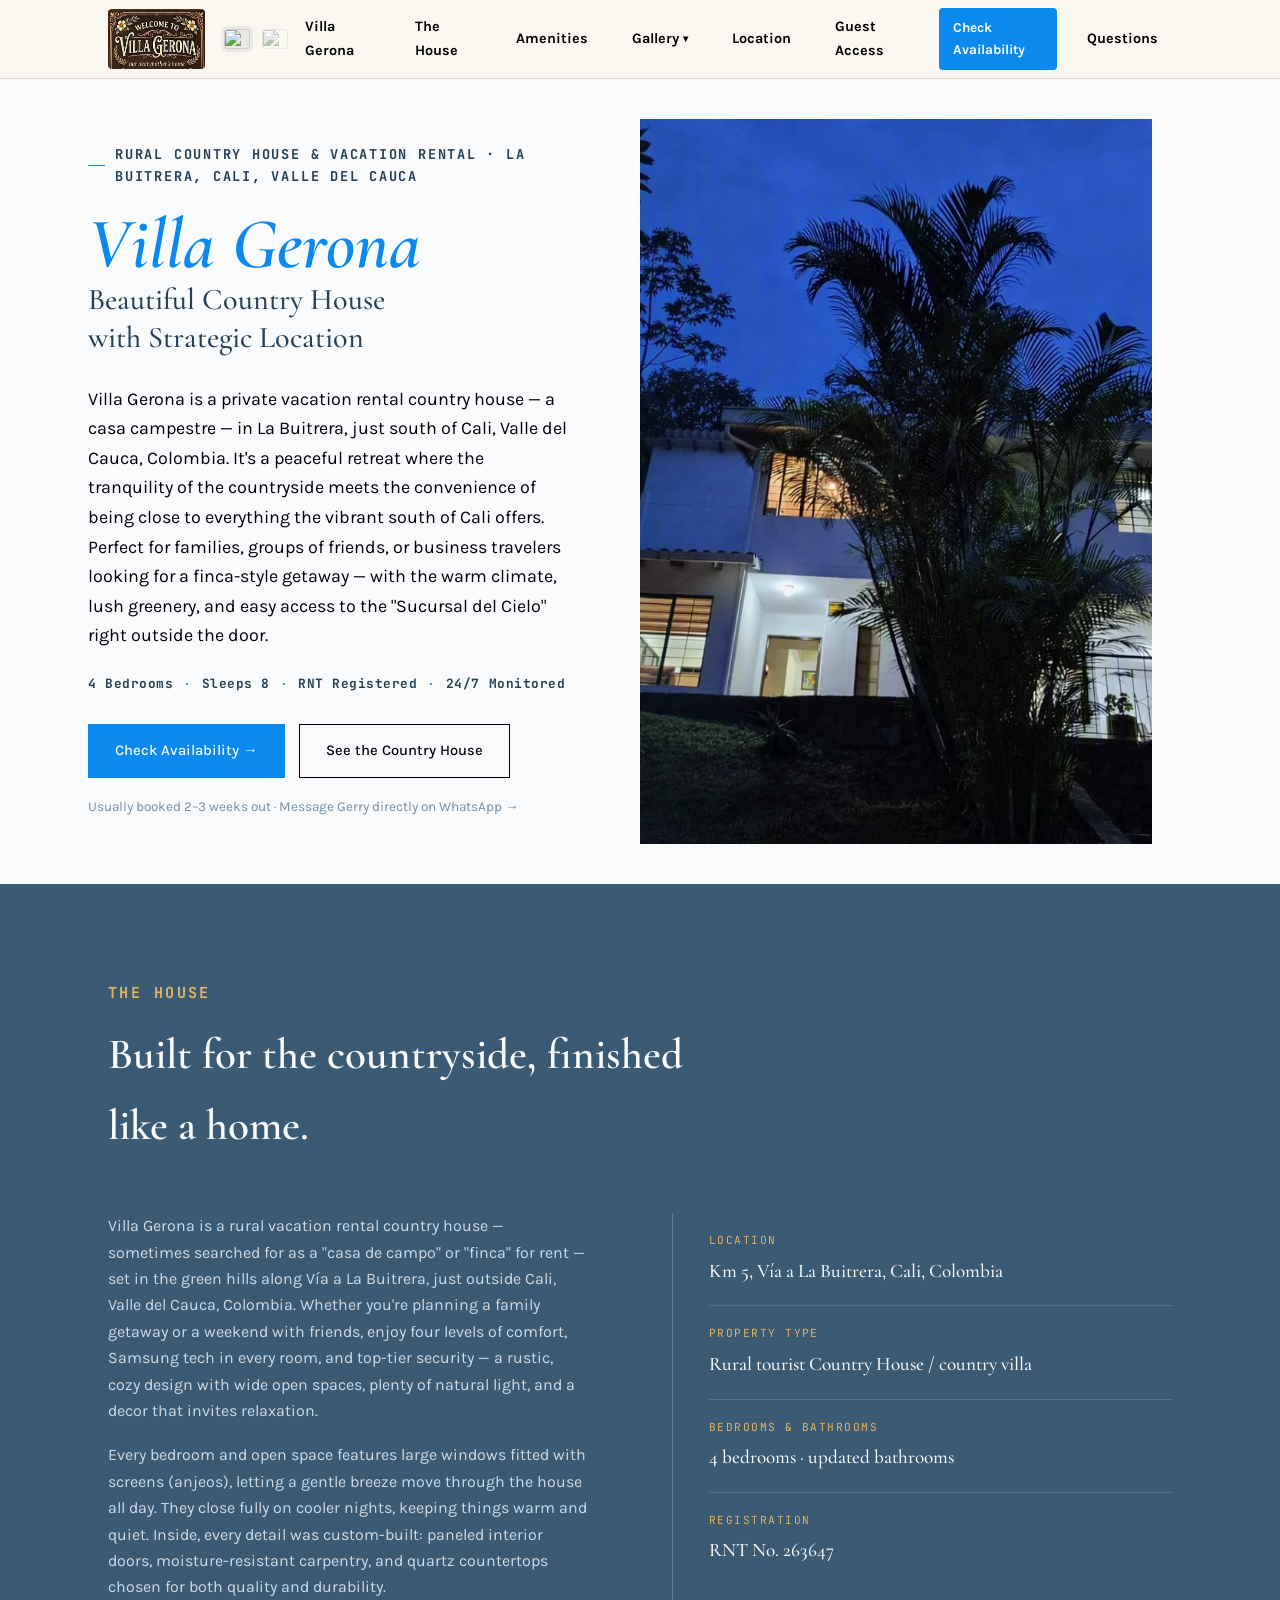
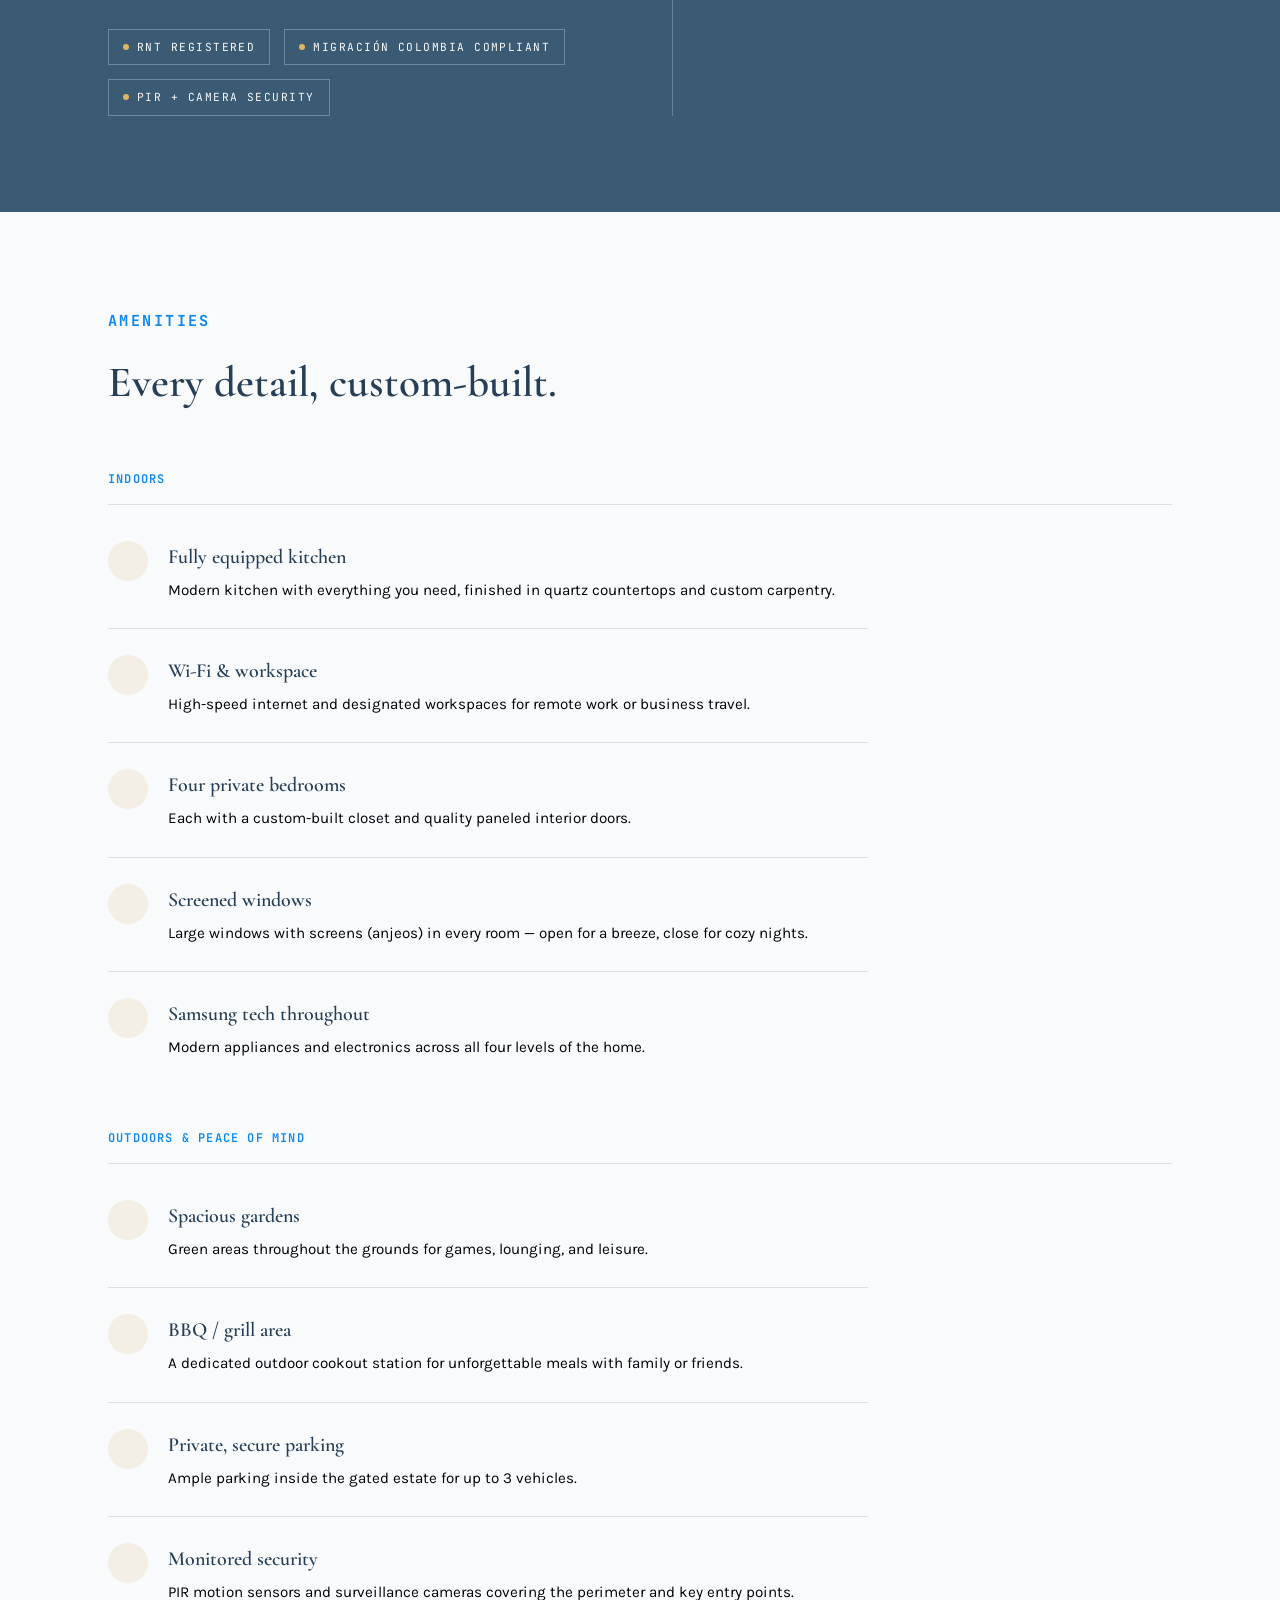
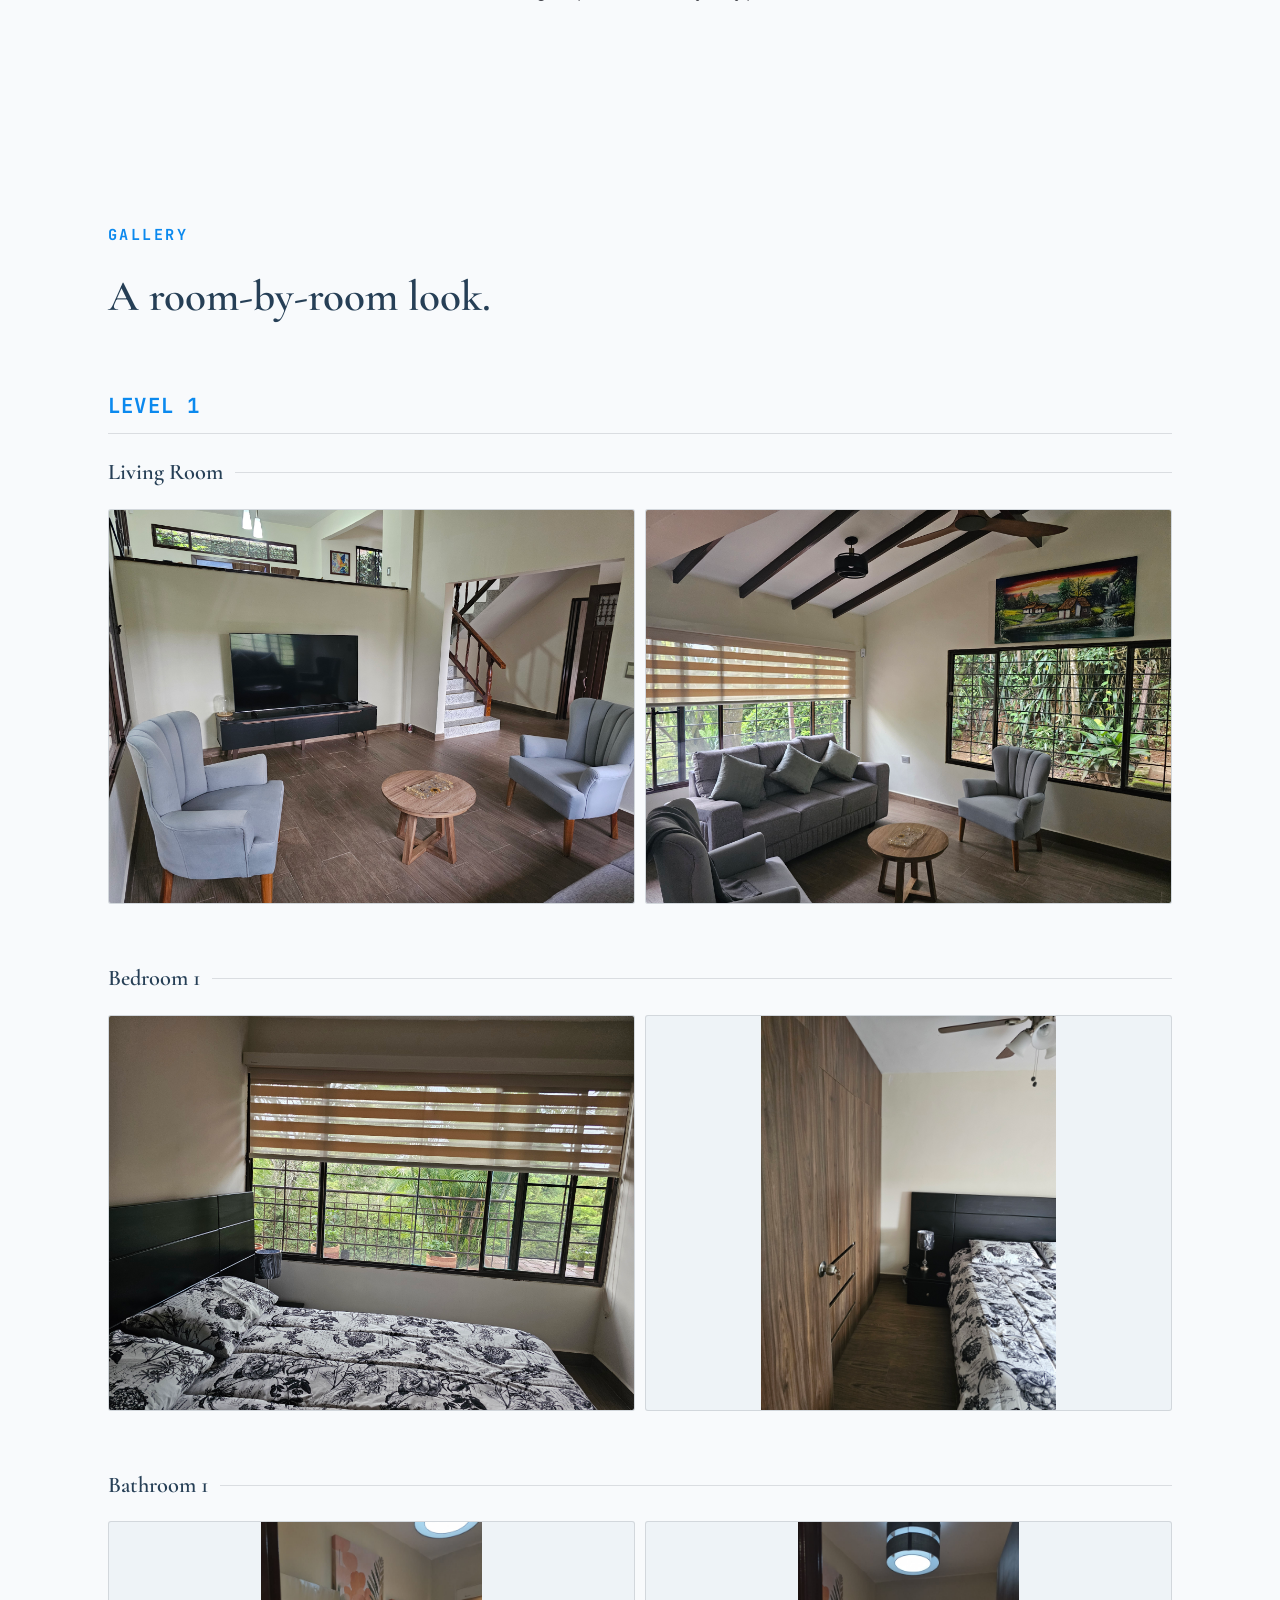
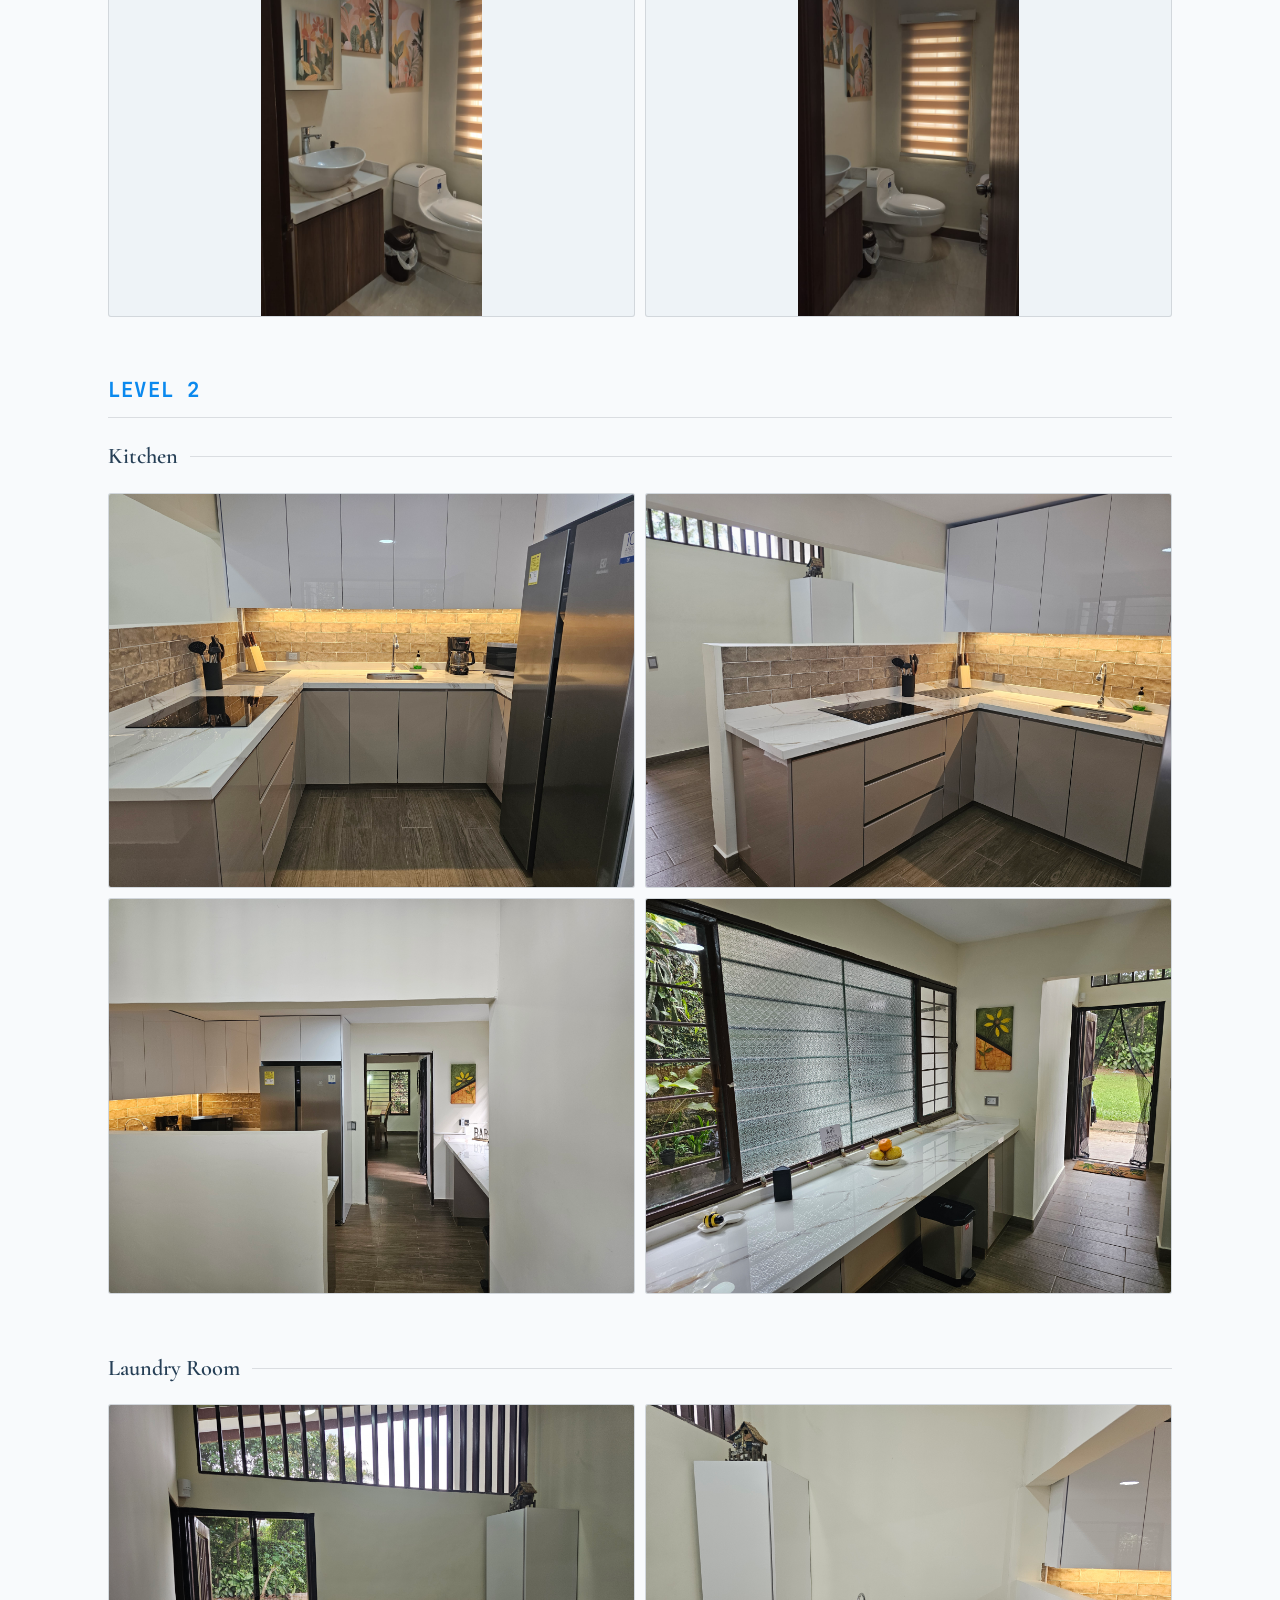
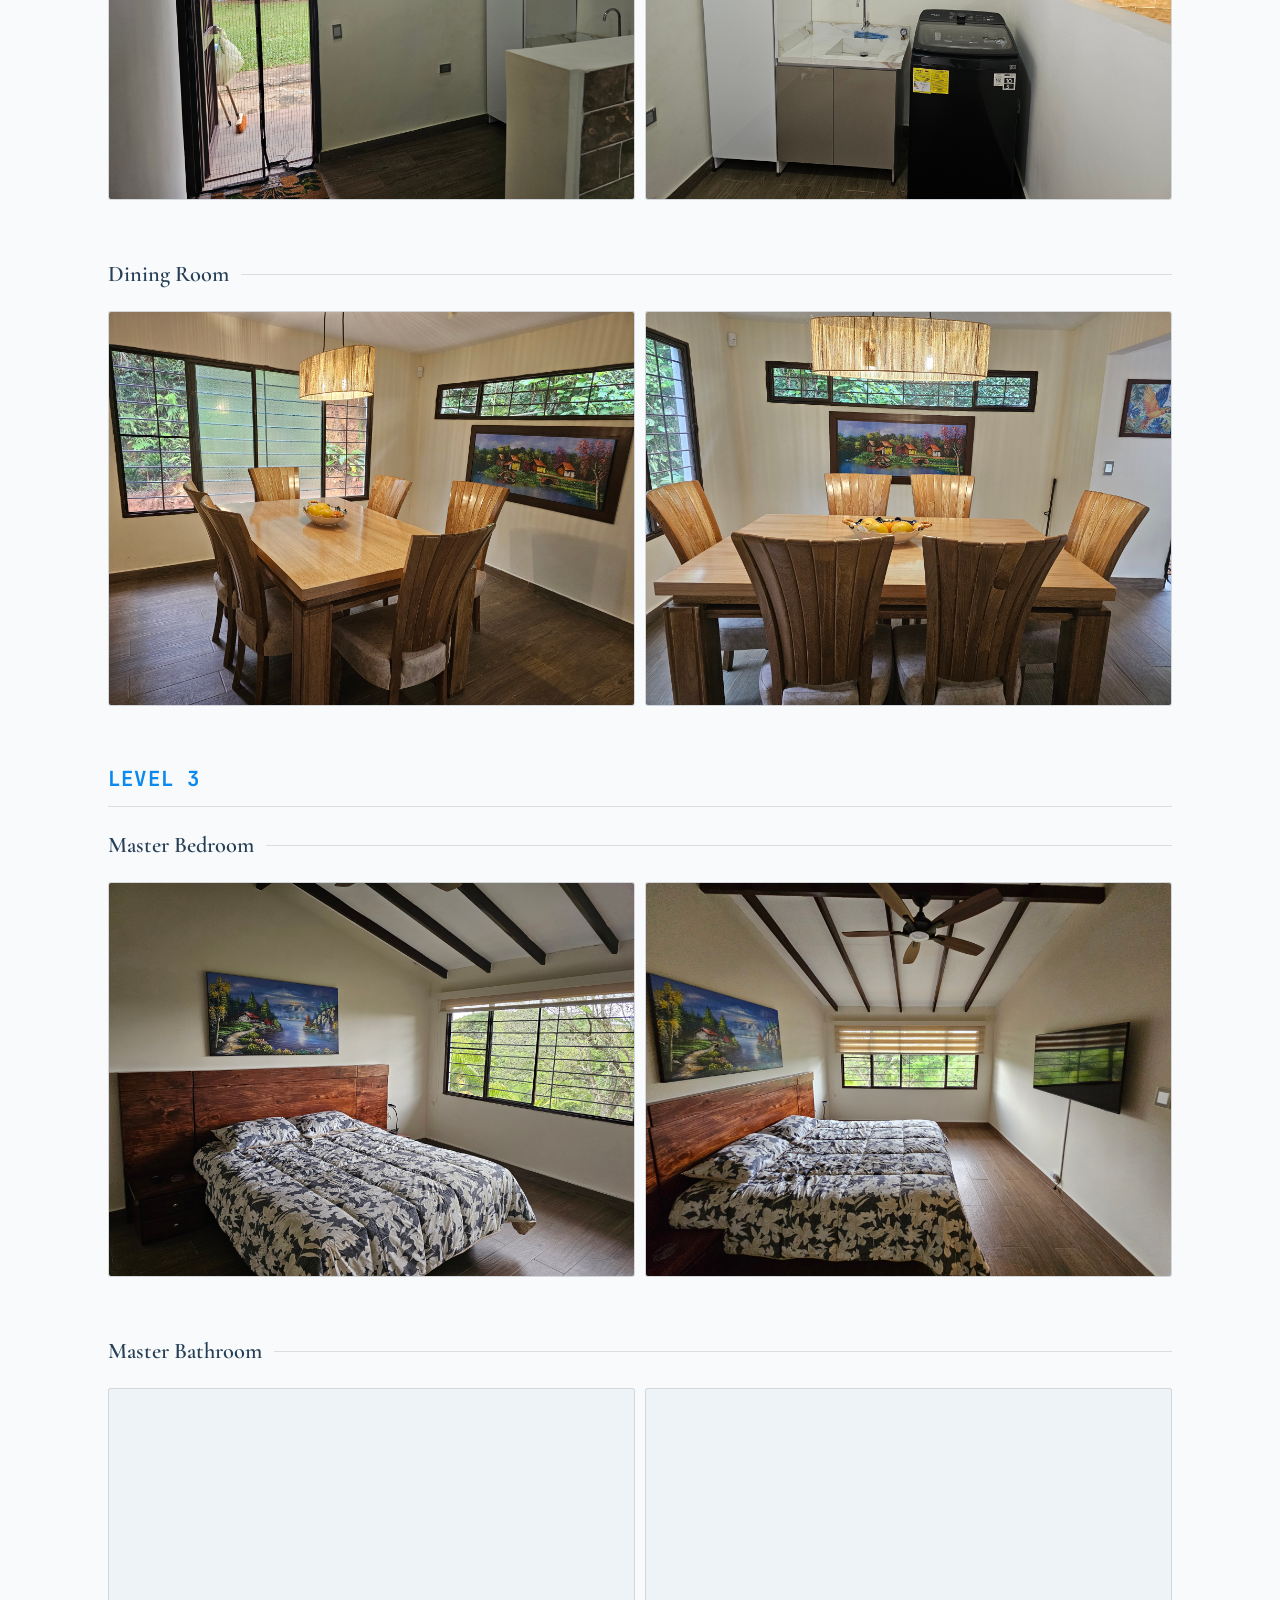
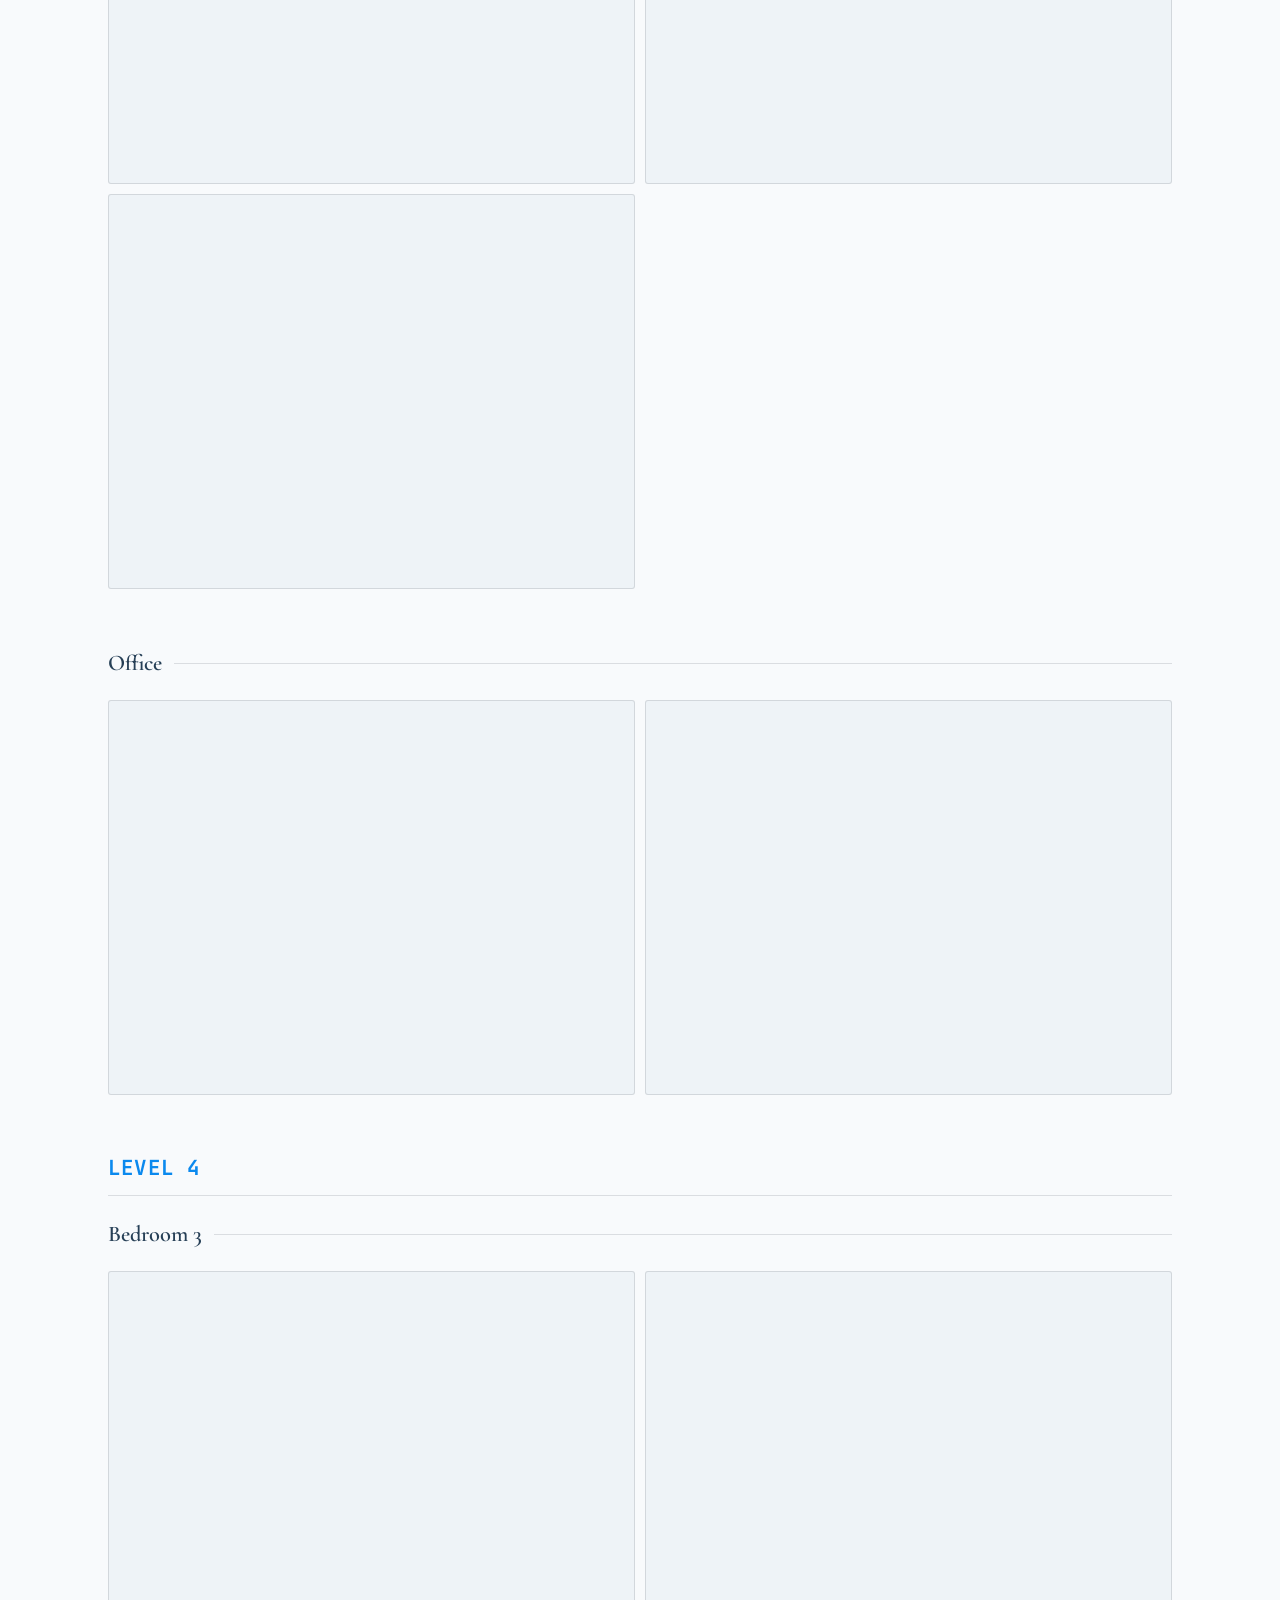
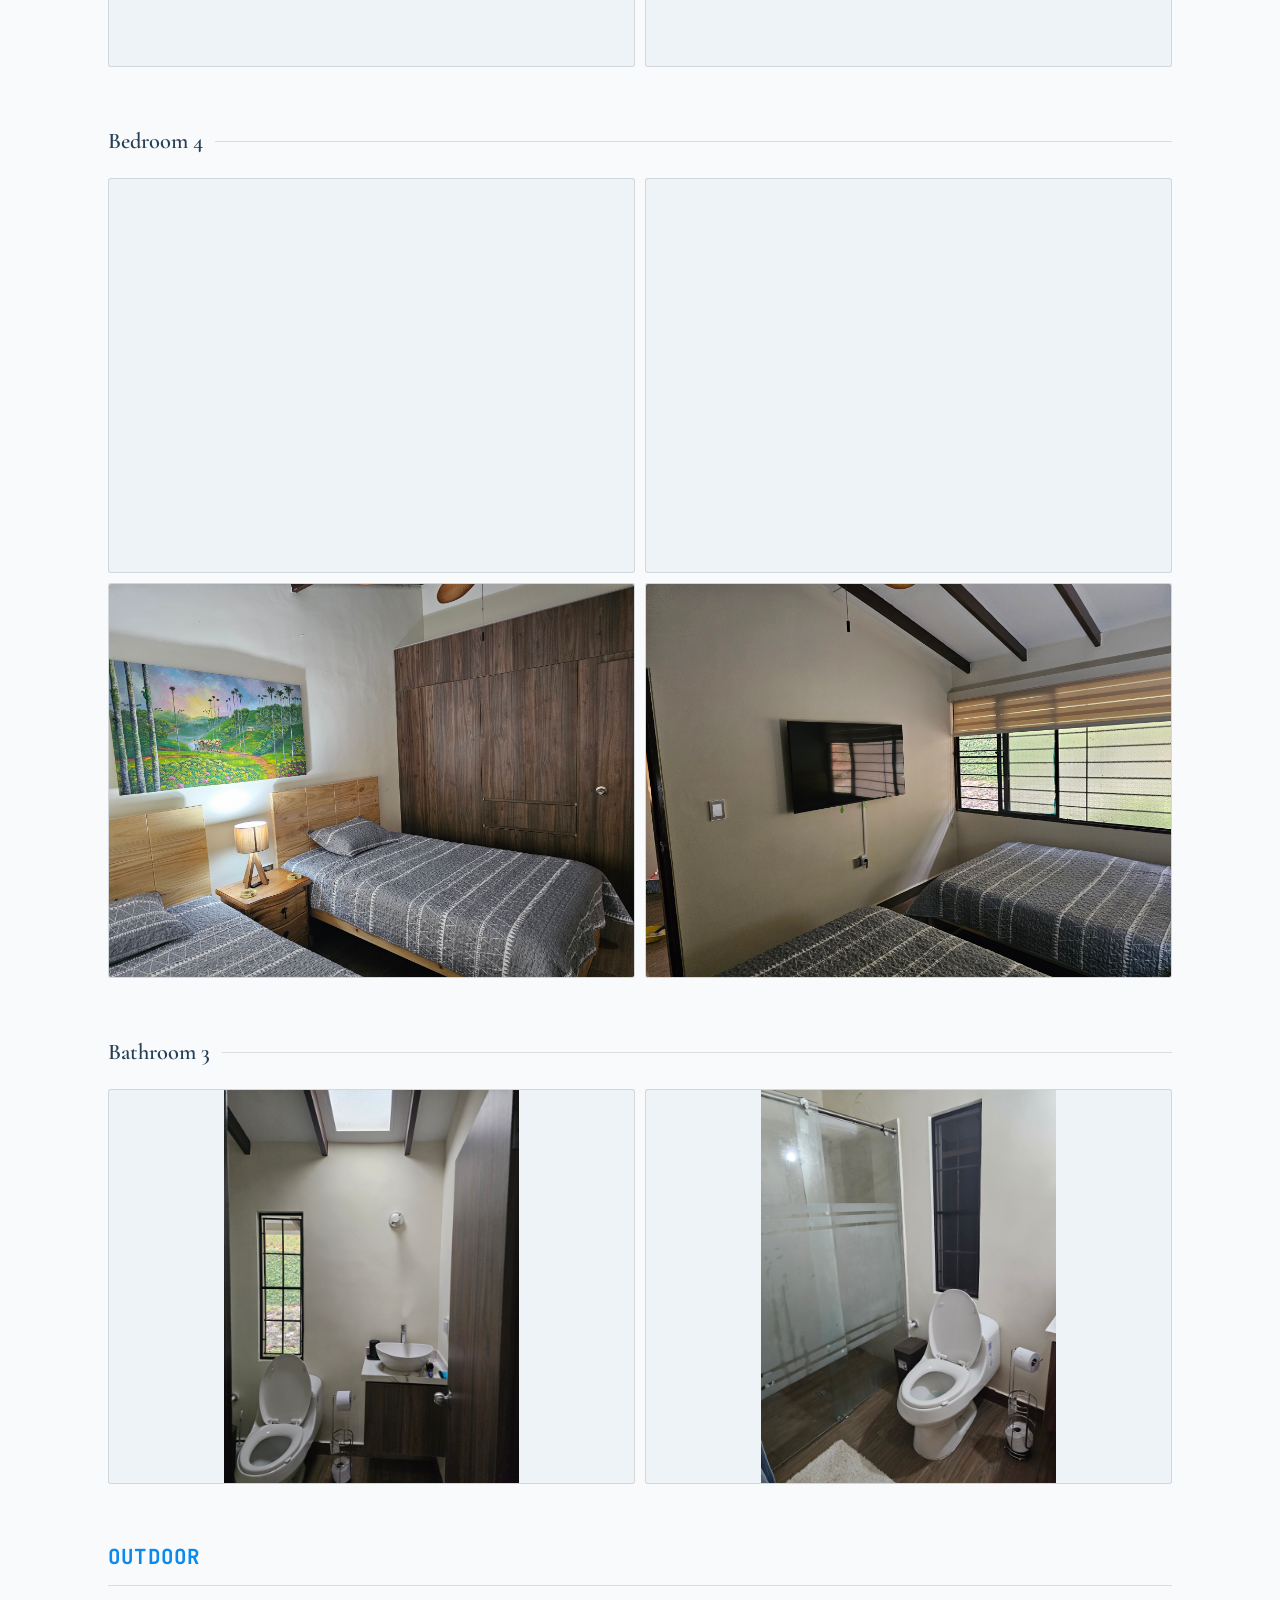
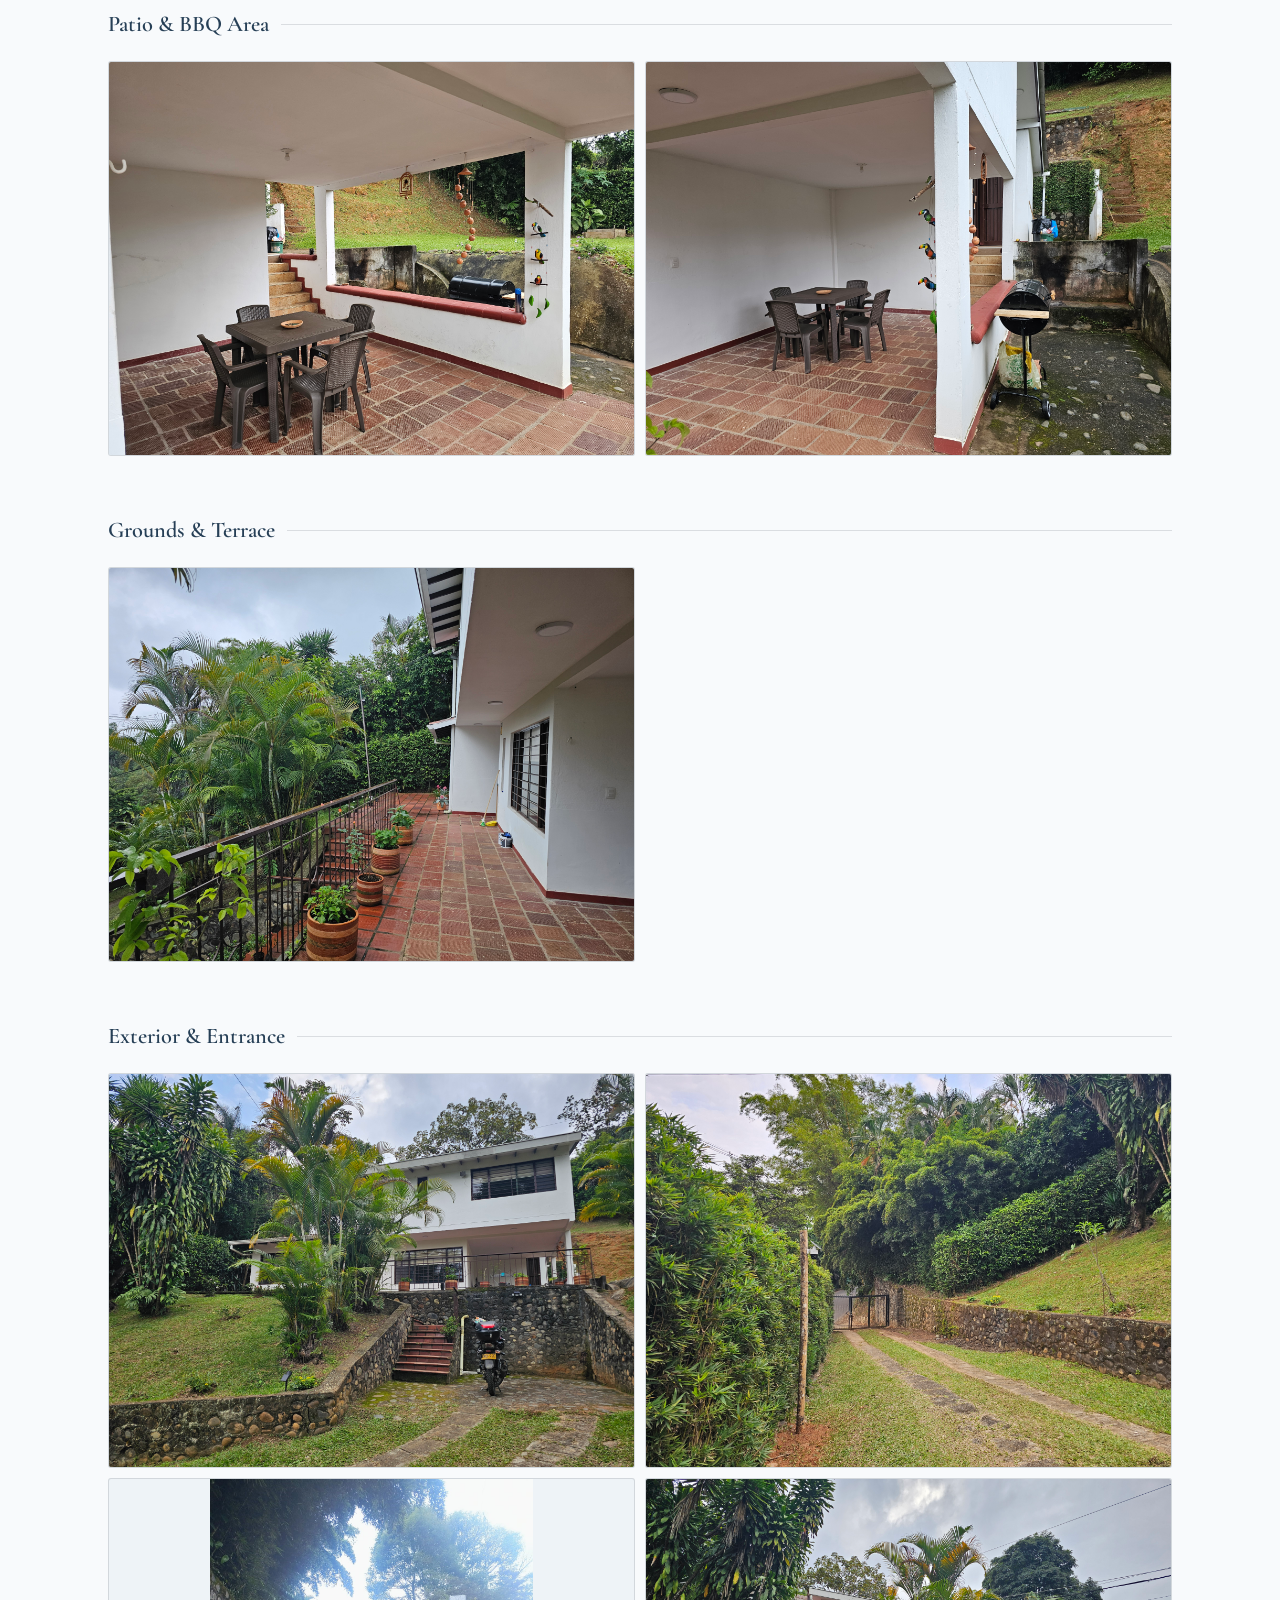
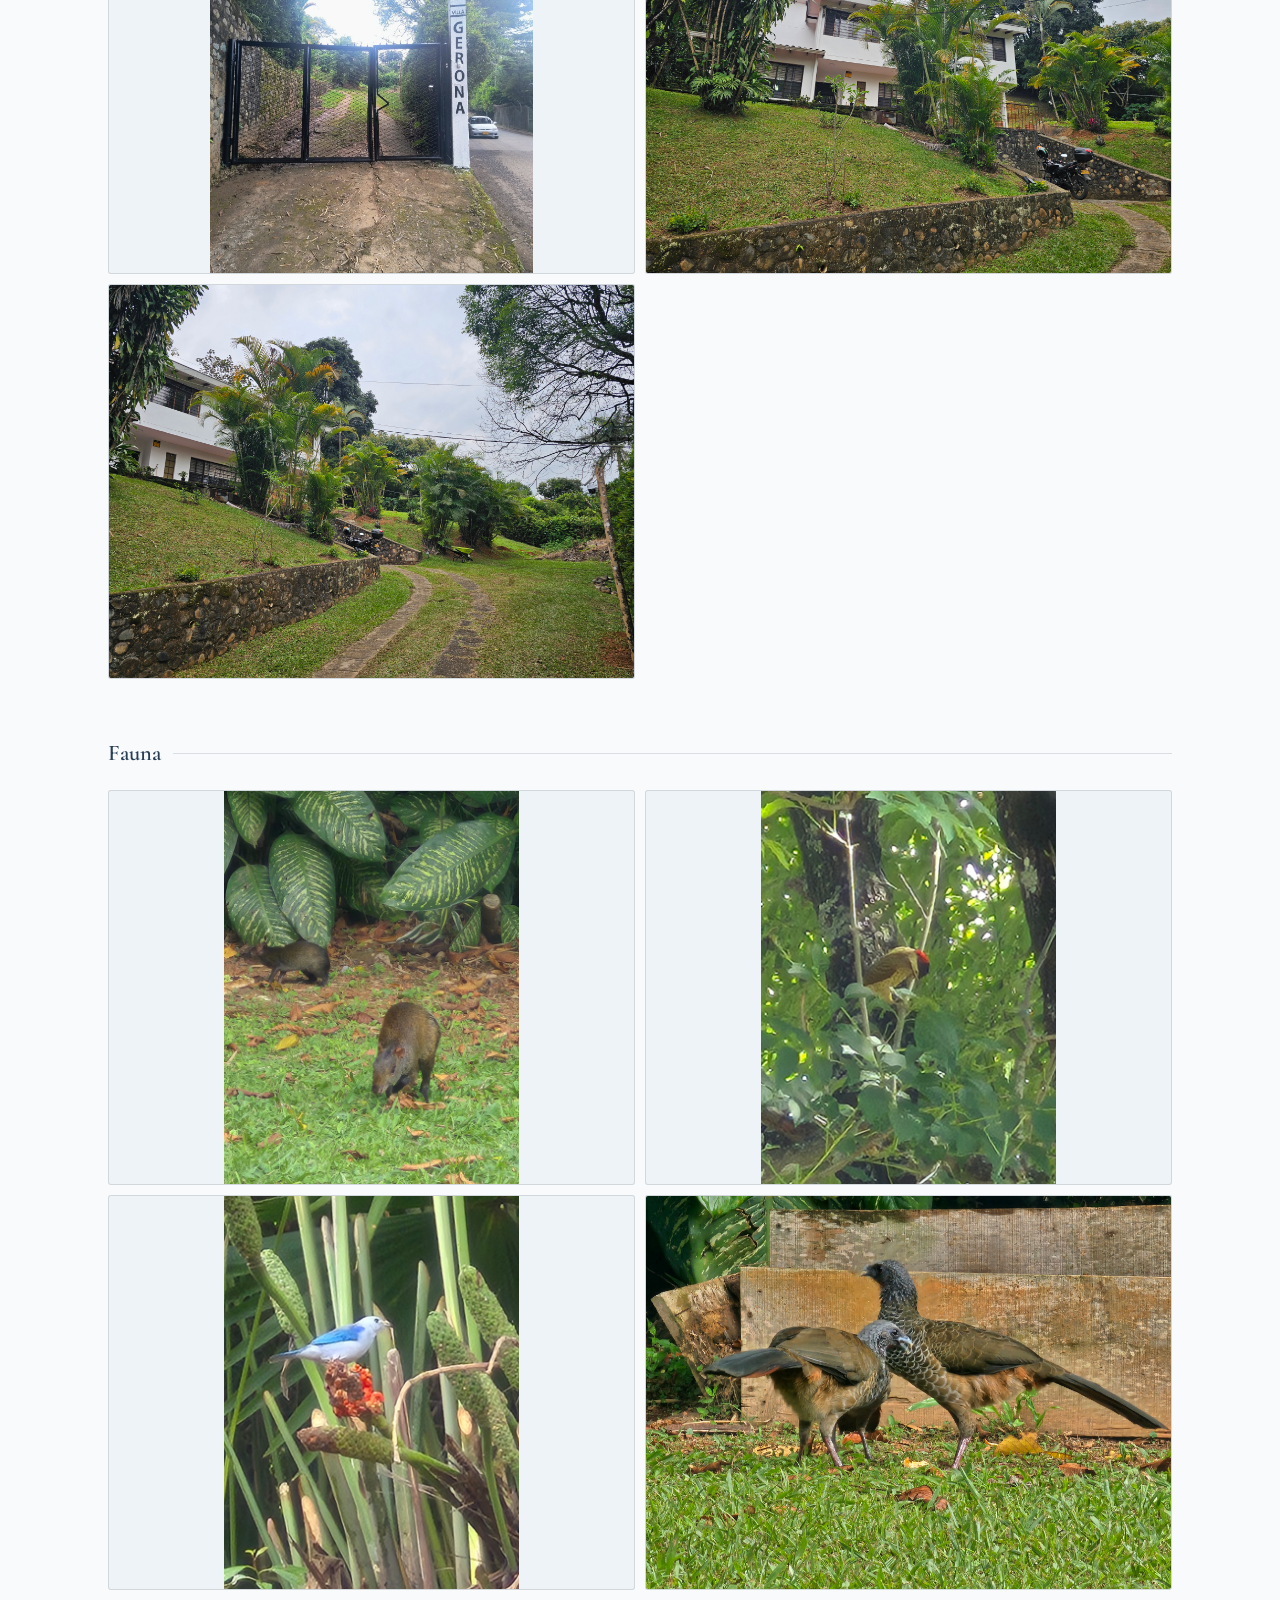
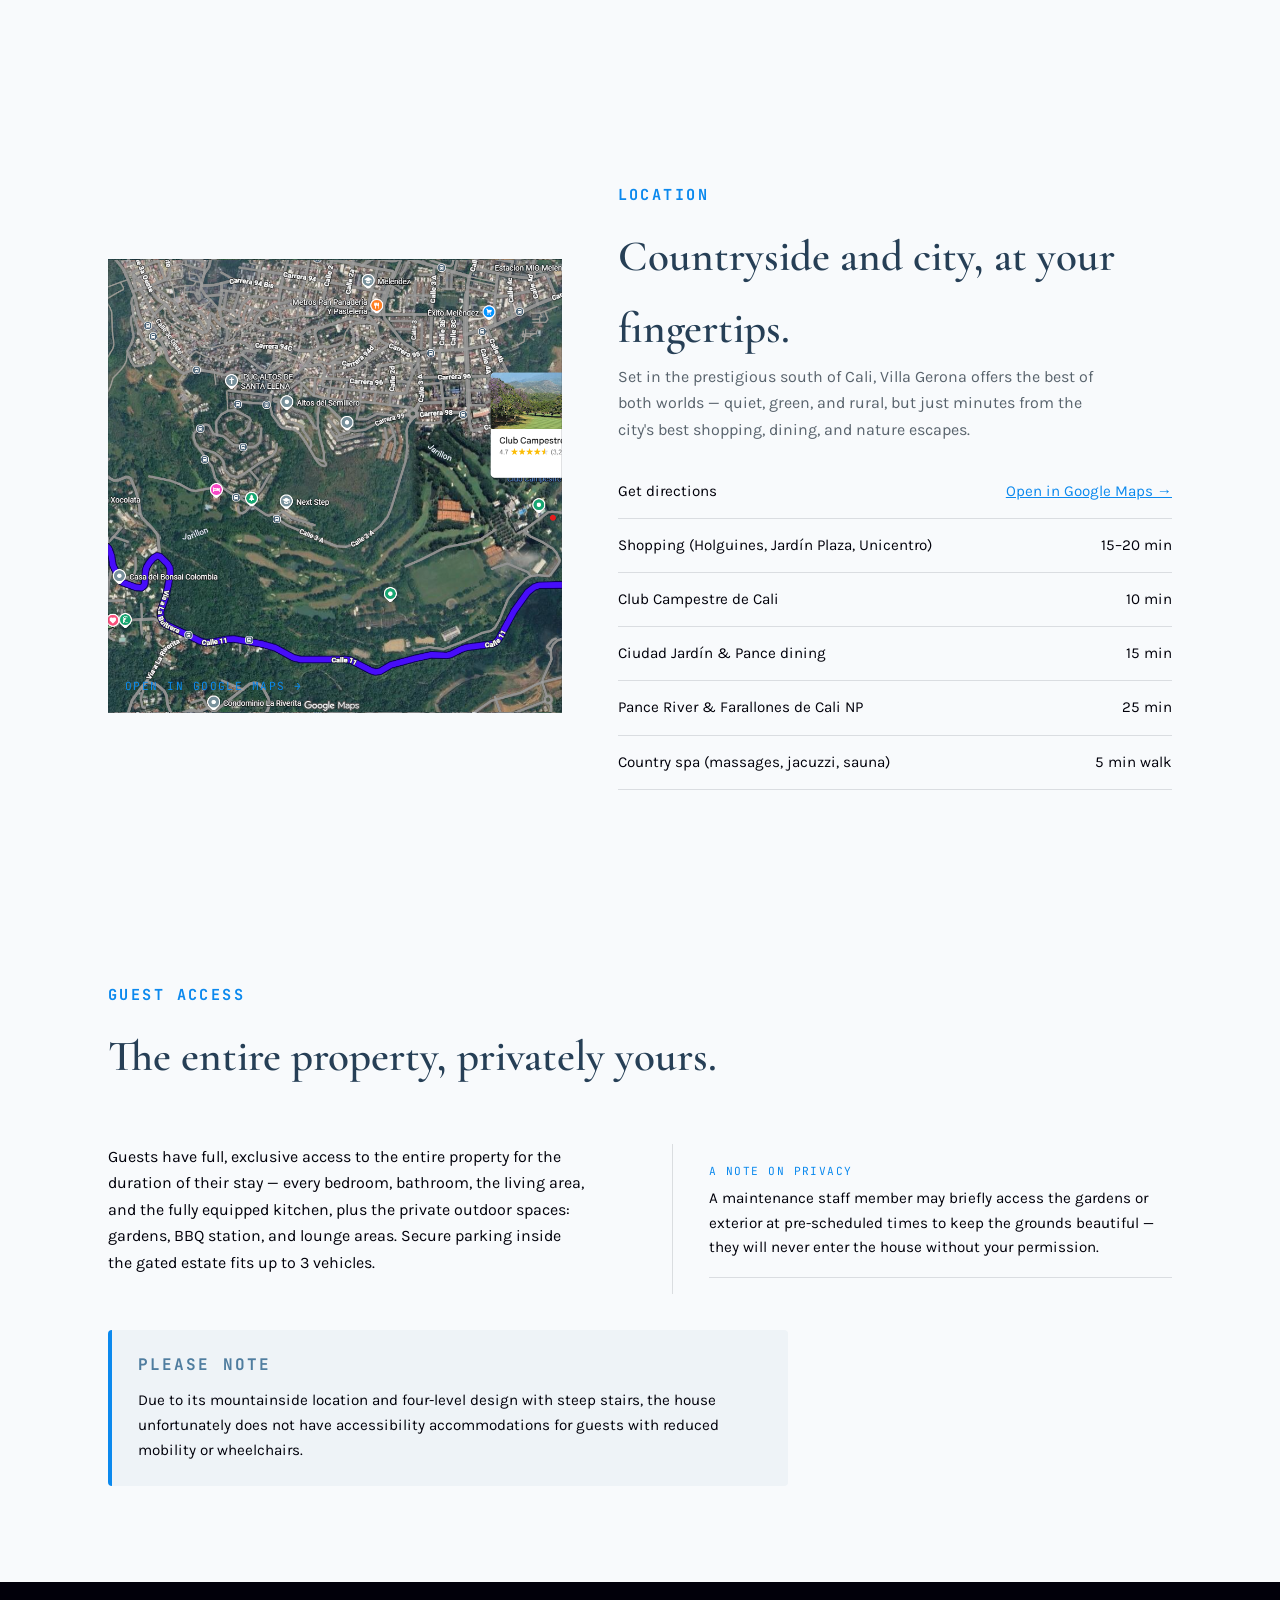
==== commit 45416c16: "Redesign the ammeneties section" ====
--- a/index.html
+++ b/index.html
@@ -200,16 +200,24 @@
     </div>
   </div>
   <div class="wrap">
-    <div class="amen-grid">
-      <div class="amen"><div class="amen-icon"><i class="ti ti-leaf"></i></div><h3>Spacious gardens</h3><p>Green areas throughout the grounds for games, lounging, and leisure.</p></div>
-      <div class="amen"><div class="amen-icon"><i class="ti ti-flame"></i></div><h3>BBQ / grill area</h3><p>A dedicated outdoor cookout station for unforgettable meals with family or friends.</p></div>
-      <div class="amen"><div class="amen-icon"><i class="ti ti-tools-kitchen-2"></i></div><h3>Fully equipped kitchen</h3><p>Modern kitchen with everything you need, finished in quartz countertops and custom carpentry.</p></div>
-      <div class="amen"><div class="amen-icon"><i class="ti ti-wifi"></i></div><h3>Wi-Fi &amp; workspace</h3><p>High-speed internet and designated workspaces for remote work or business travel.</p></div>
-      <div class="amen"><div class="amen-icon"><i class="ti ti-parking"></i></div><h3>Private, secure parking</h3><p>Ample parking inside the gated estate for up to 3 vehicles.</p></div>
-      <div class="amen"><div class="amen-icon"><i class="ti ti-window"></i></div><h3>Screened windows</h3><p>Large windows with screens (anjeos) in every room — open for a breeze, close for cozy nights.</p></div>
-      <div class="amen"><div class="amen-icon"><i class="ti ti-bed"></i></div><h3>Four private bedrooms</h3><p>Each with a custom-built closet and quality paneled interior doors.</p></div>
-      <div class="amen"><div class="amen-icon"><i class="ti ti-shield-check"></i></div><h3>Monitored security</h3><p>PIR motion sensors and surveillance cameras covering the perimeter and key entry points.</p></div>
-      <div class="amen"><div class="amen-icon"><i class="ti ti-device-tv"></i></div><h3>Samsung tech throughout</h3><p>Modern appliances and electronics across all four levels of the home.</p></div>
+    <div class="amen-category">
+      <div class="amen-category-label">Indoors</div>
+      <div class="amen-list">
+        <div class="amen-row"><div class="amen-icon"><i class="ti ti-tools-kitchen-2"></i></div><div><h3>Fully equipped kitchen</h3><p>Modern kitchen with everything you need, finished in quartz countertops and custom carpentry.</p></div></div>
+        <div class="amen-row"><div class="amen-icon"><i class="ti ti-wifi"></i></div><div><h3>Wi-Fi &amp; workspace</h3><p>High-speed internet and designated workspaces for remote work or business travel.</p></div></div>
+        <div class="amen-row"><div class="amen-icon"><i class="ti ti-bed"></i></div><div><h3>Four private bedrooms</h3><p>Each with a custom-built closet and quality paneled interior doors.</p></div></div>
+        <div class="amen-row"><div class="amen-icon"><i class="ti ti-window"></i></div><div><h3>Screened windows</h3><p>Large windows with screens (anjeos) in every room — open for a breeze, close for cozy nights.</p></div></div>
+        <div class="amen-row"><div class="amen-icon"><i class="ti ti-device-tv"></i></div><div><h3>Samsung tech throughout</h3><p>Modern appliances and electronics across all four levels of the home.</p></div></div>
+      </div>
+    </div>
+    <div class="amen-category">
+      <div class="amen-category-label">Outdoors &amp; peace of mind</div>
+      <div class="amen-list">
+        <div class="amen-row"><div class="amen-icon"><i class="ti ti-leaf"></i></div><div><h3>Spacious gardens</h3><p>Green areas throughout the grounds for games, lounging, and leisure.</p></div></div>
+        <div class="amen-row"><div class="amen-icon"><i class="ti ti-flame"></i></div><div><h3>BBQ / grill area</h3><p>A dedicated outdoor cookout station for unforgettable meals with family or friends.</p></div></div>
+        <div class="amen-row"><div class="amen-icon"><i class="ti ti-parking"></i></div><div><h3>Private, secure parking</h3><p>Ample parking inside the gated estate for up to 3 vehicles.</p></div></div>
+        <div class="amen-row"><div class="amen-icon"><i class="ti ti-shield-check"></i></div><div><h3>Monitored security</h3><p>PIR motion sensors and surveillance cameras covering the perimeter and key entry points.</p></div></div>
+      </div>
     </div>
   </div>
 </section>
@@ -364,9 +372,20 @@
   <div class="wrap">
     <span class="mono" style="color:var(--gold);">Ready when you are</span>
     <h2 style="margin-top:14px;">Check availability and book your stay.</h2>
+
+    <!-- TEMPORARY NOTICE: Airbnb listing paused post-earthquake (Aug 10, 2026). Delete this block and uncomment the Airbnb block below once relisted. -->
+    <div style="background:rgba(234,242,248,0.08); border-left:4px solid var(--gold); border-radius:4px; padding:22px 26px; max-width:600px; margin:0 auto 28px; text-align:left;">
+      <p class="mono" style="color:var(--gold); font-size:0.85rem; font-weight:700; margin-bottom:10px;">Temporary Notice</p>
+      <p style="color:rgba(234,242,248,0.85); font-size:0.95rem;">Following the August 2026 earthquake in Cali, Villa Gerona is temporarily paused for new reservations while we complete safety inspections. Message Gerry directly on WhatsApp for the latest updates and expected reopening date.</p>
+    </div>
+    <a href="https://wa.me/19545575575" target="_blank" rel="noopener" class="btn btn-primary">Message on WhatsApp →</a>
+    <div class="rate-note">We'll share the Airbnb listing again once bookings reopen</div>
+
+    <!-- RESTORE ONCE RELISTED ON AIRBNB:
     <p>Booking is handled through Airbnb — real-time availability, secure payment, and guest reviews all in one place.</p>
     <a href="https://www.airbnb.com/rooms/1532652906867277070" target="_blank" rel="noopener" class="btn btn-primary">View Listing on Airbnb →</a>
     <div class="rate-note">Rates and availability shown on the Airbnb listing</div>
+    -->
   </div>
 </section>
 
--- a/styles.css
+++ b/styles.css
@@ -197,24 +197,23 @@
   }
   .badge .dot{width:6px; height:6px; border-radius:50%; background:var(--gold);}
 
-  .amen-grid{display:grid; grid-template-columns:repeat(3,1fr); gap:1px; background:var(--line); border:1px solid var(--line);}
-  .amen{background:var(--stone-light); padding:34px 28px;}
-  .amen:nth-child(9n+1){background:#f4f7fa;}
-  .amen:nth-child(9n+2){background:#eef4f8;}
-  .amen:nth-child(9n+3){background:#f6f8f5;}
-  .amen:nth-child(9n+4){background:#f2f6f9;}
-  .amen:nth-child(9n+5){background:#f7f6f3;}
-  .amen:nth-child(9n+6){background:#eff3f7;}
-  .amen:nth-child(9n+7){background:#f5f7fa;}
-  .amen:nth-child(9n+8){background:#f1f5f4;}
-  .amen:nth-child(9n+9){background:#f6f7fb;}
-  .amen h3{font-size:1.35rem; margin-bottom:8px; color:var(--palm-dark); font-weight:700;}
+  .amen-category{margin-bottom:44px;}
+  .amen-category:last-child{margin-bottom:0;}
+  .amen-category-label{
+    font-family:'JetBrains Mono', monospace; font-size:0.75rem; font-weight:600;
+    text-transform:uppercase; letter-spacing:0.1em; color:var(--clay);
+    margin-bottom:10px; padding-bottom:14px; border-bottom:1px solid var(--line);
+  }
+  .amen-list{max-width:760px;}
+  .amen-row{display:flex; gap:20px; padding:26px 0; border-bottom:1px solid var(--line);}
+  .amen-row:last-child{border-bottom:none;}
   .amen-icon{
-    width:44px; height:44px; border-radius:10px; background:var(--stone);
-    display:flex; align-items:center; justify-content:center; margin-bottom:18px;
-  }
-  .amen-icon i{font-size:20px; color:var(--palm-dark);}
-  .amen p{color:var(--ink); font-size:0.94rem;}
+    width:40px; height:40px; border-radius:50%; background:rgba(224,180,99,0.16);
+    display:flex; align-items:center; justify-content:center; flex-shrink:0;
+  }
+  .amen-icon i{font-size:18px; color:var(--palm-dark);}
+  .amen-row h3{font-family:'Cormorant Garamond', serif; font-weight:600; font-size:1.25rem; color:var(--palm-dark); margin-bottom:4px;}
+  .amen-row p{color:var(--ink); font-size:0.95rem; line-height:1.6;}
 
   /* Categorized gallery */
   .gallery-category{margin-bottom:56px; scroll-margin-top:100px;}
@@ -286,7 +285,7 @@
     .hero-img-col.gate{min-height:320px; order:1; width:100%;}
     .story-grid, .loc-grid, .contact-grid{grid-template-columns:1fr; gap:40px;}
     .stats .wrap{grid-template-columns:repeat(2,1fr);}
-    .amen-grid{grid-template-columns:1fr;}
+    .amen-row{gap:14px;}
     .nav-toggle{display:flex;}
     .navlinks{
       display:none; position:absolute; top:100%; left:0; right:0;
